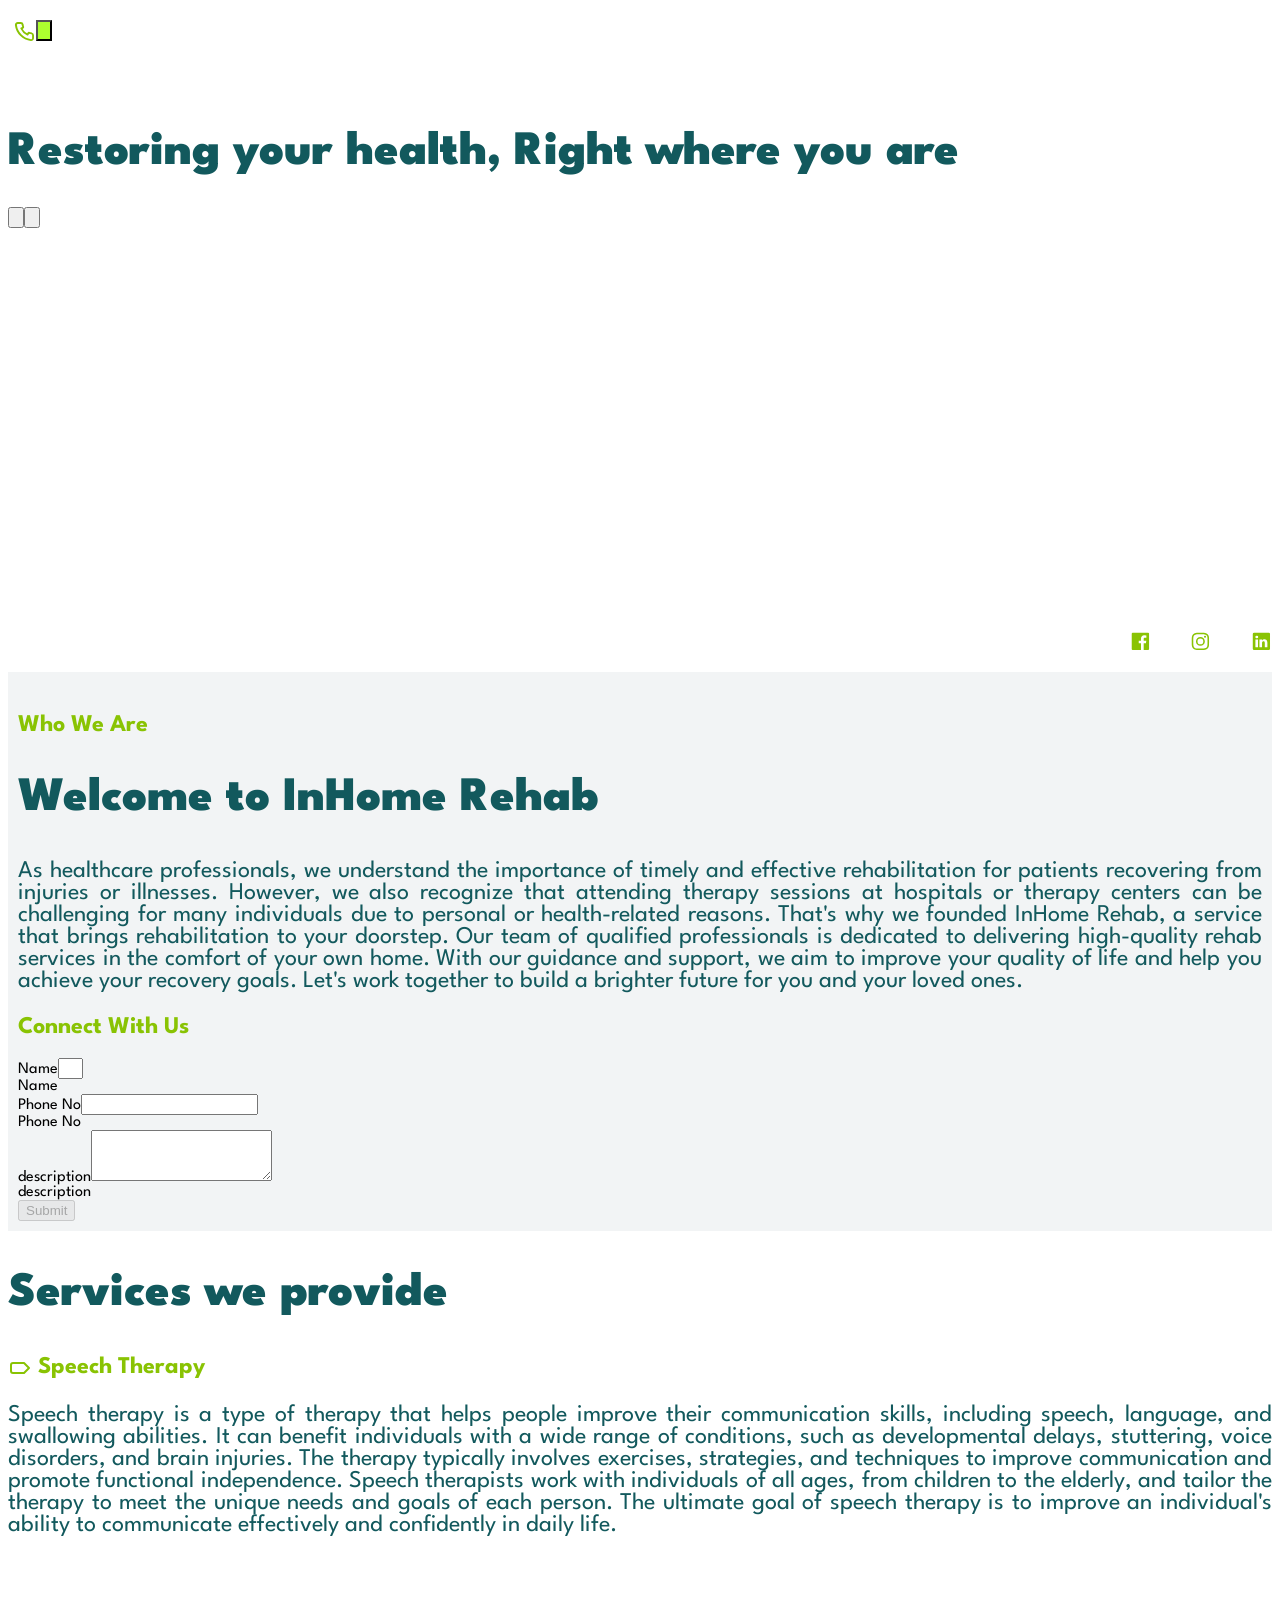
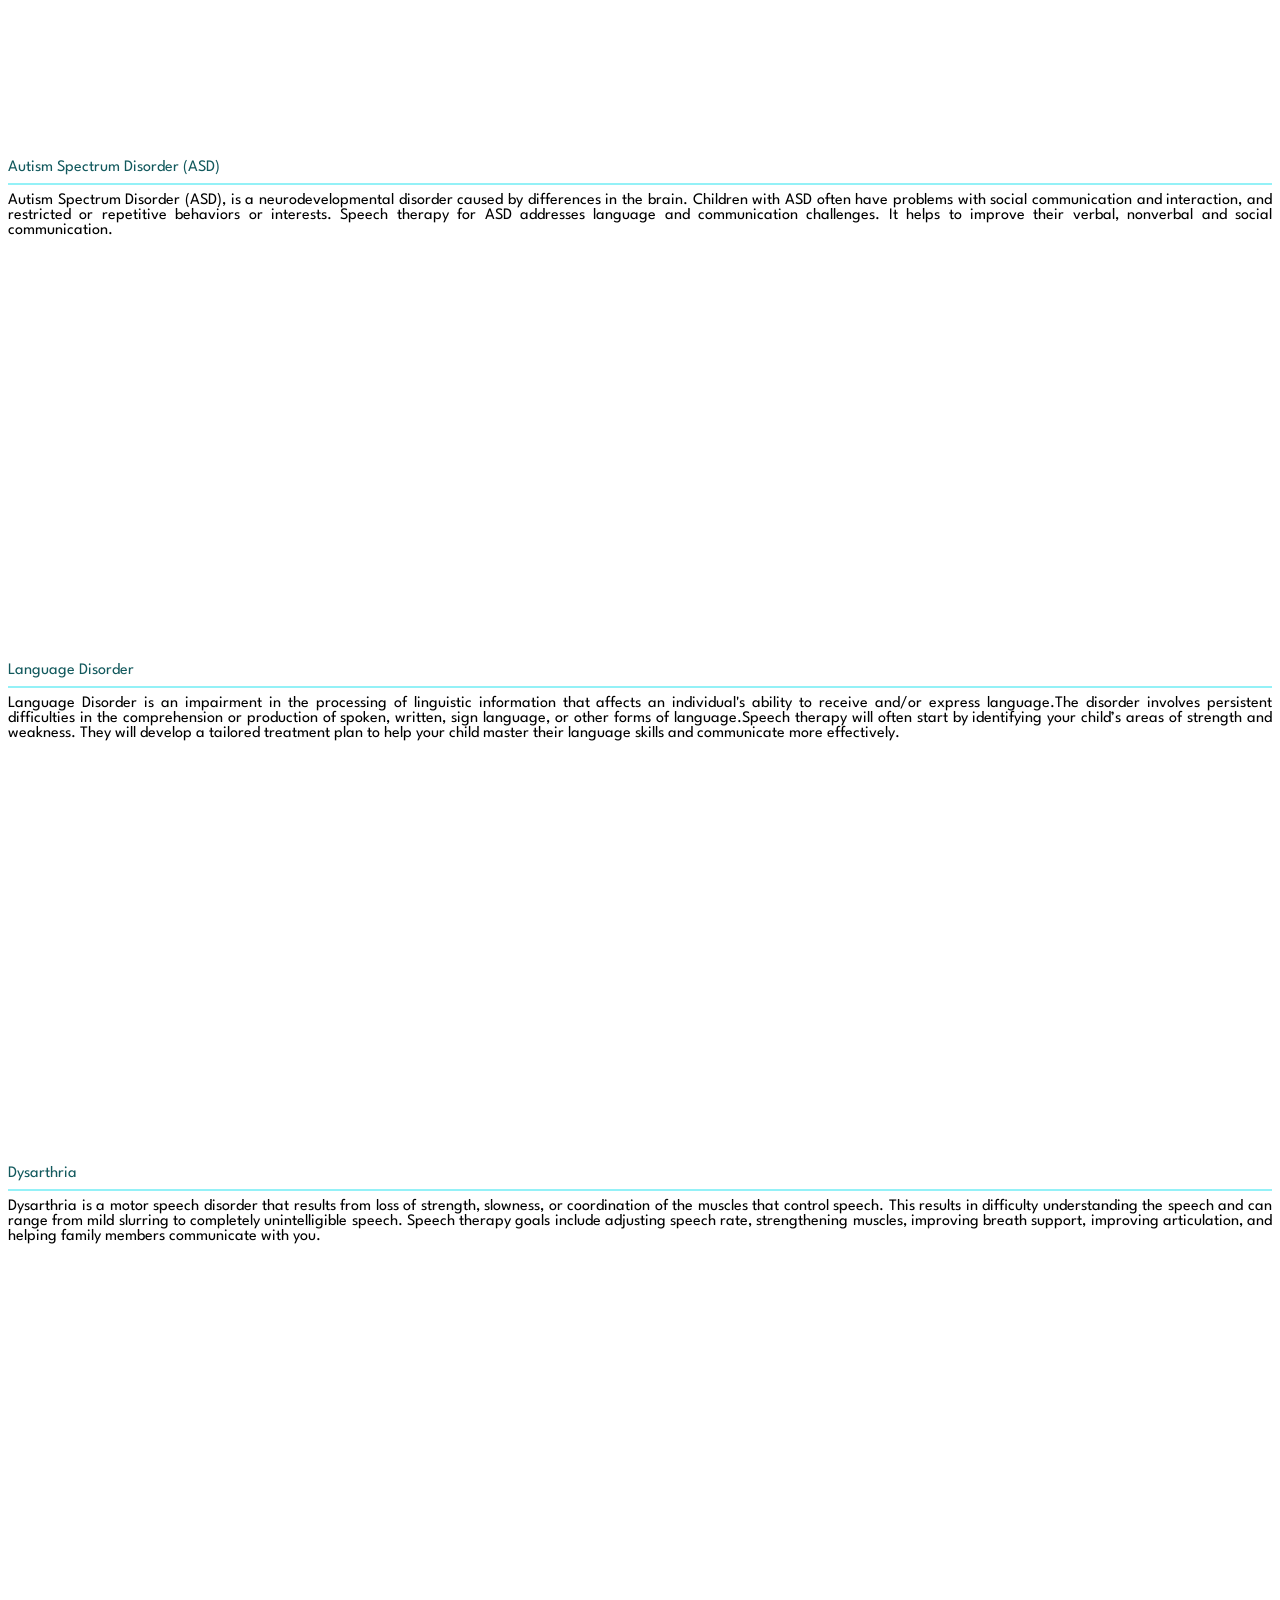
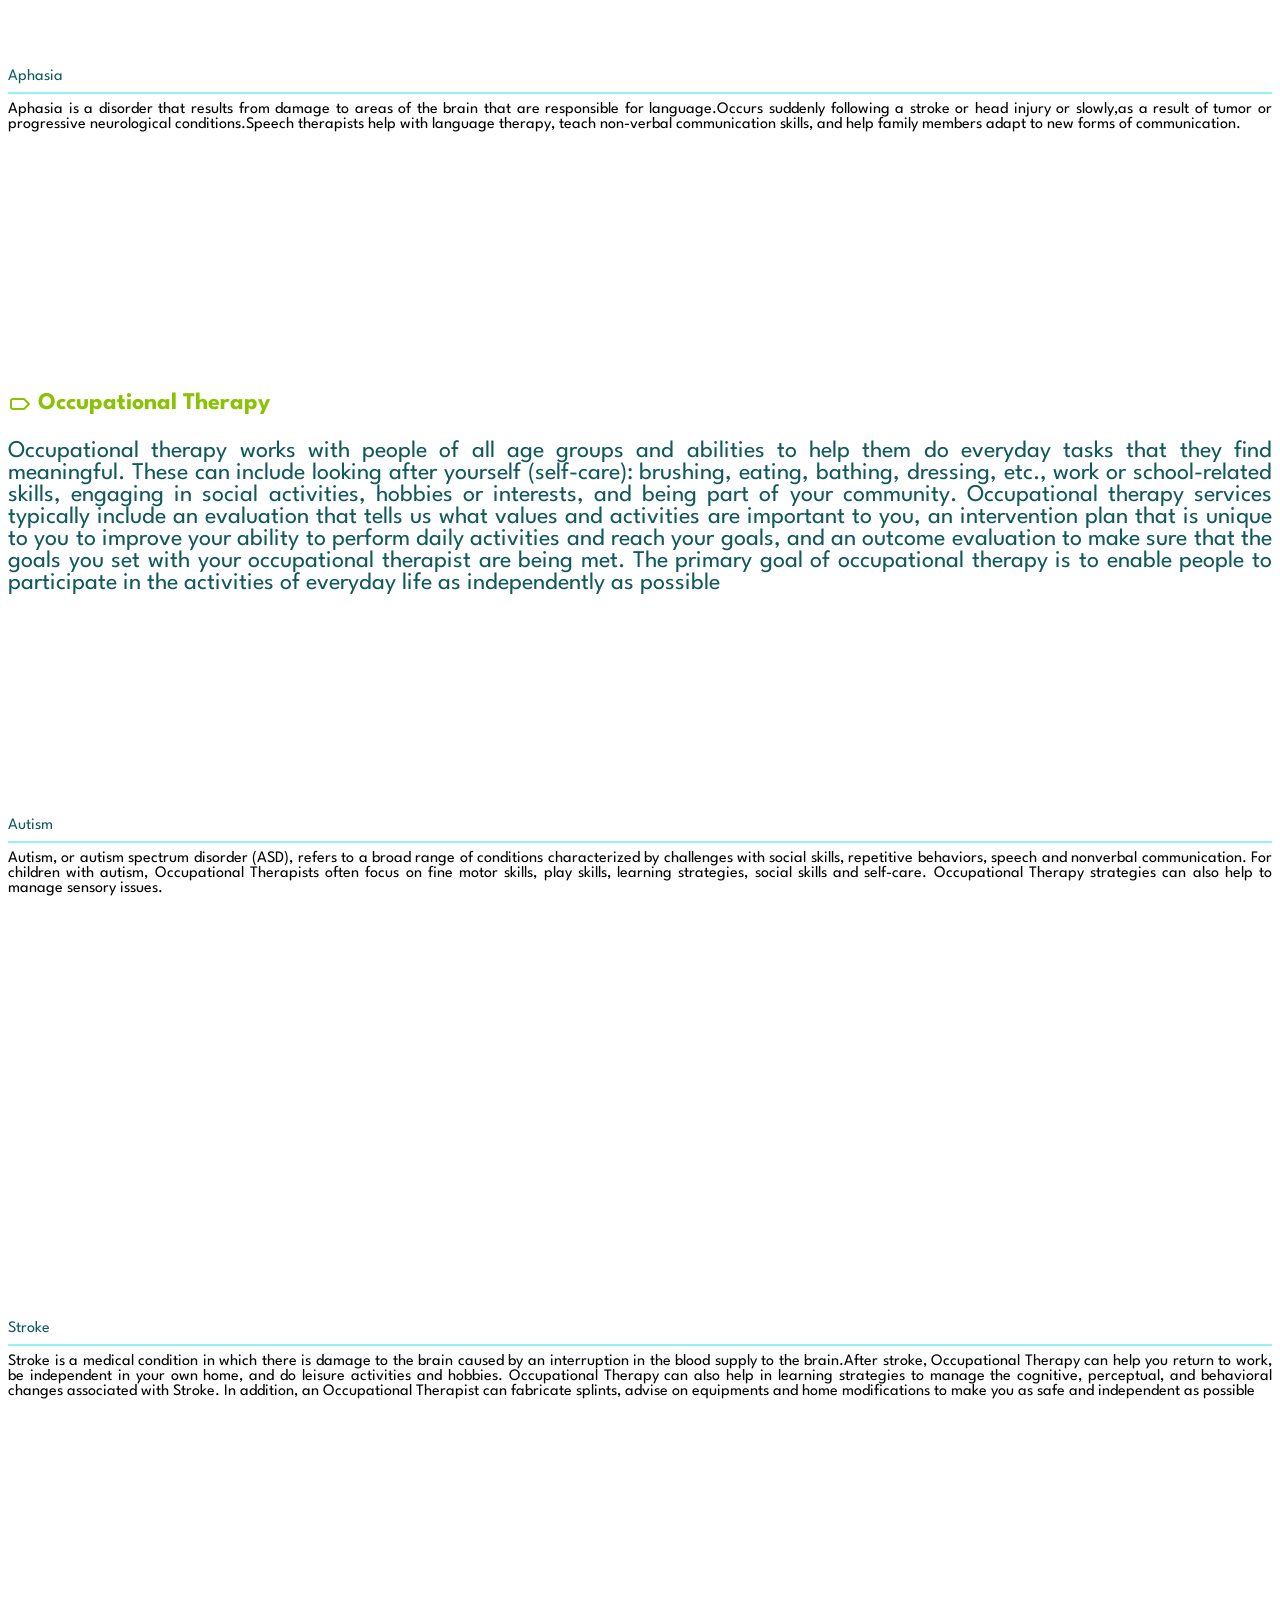
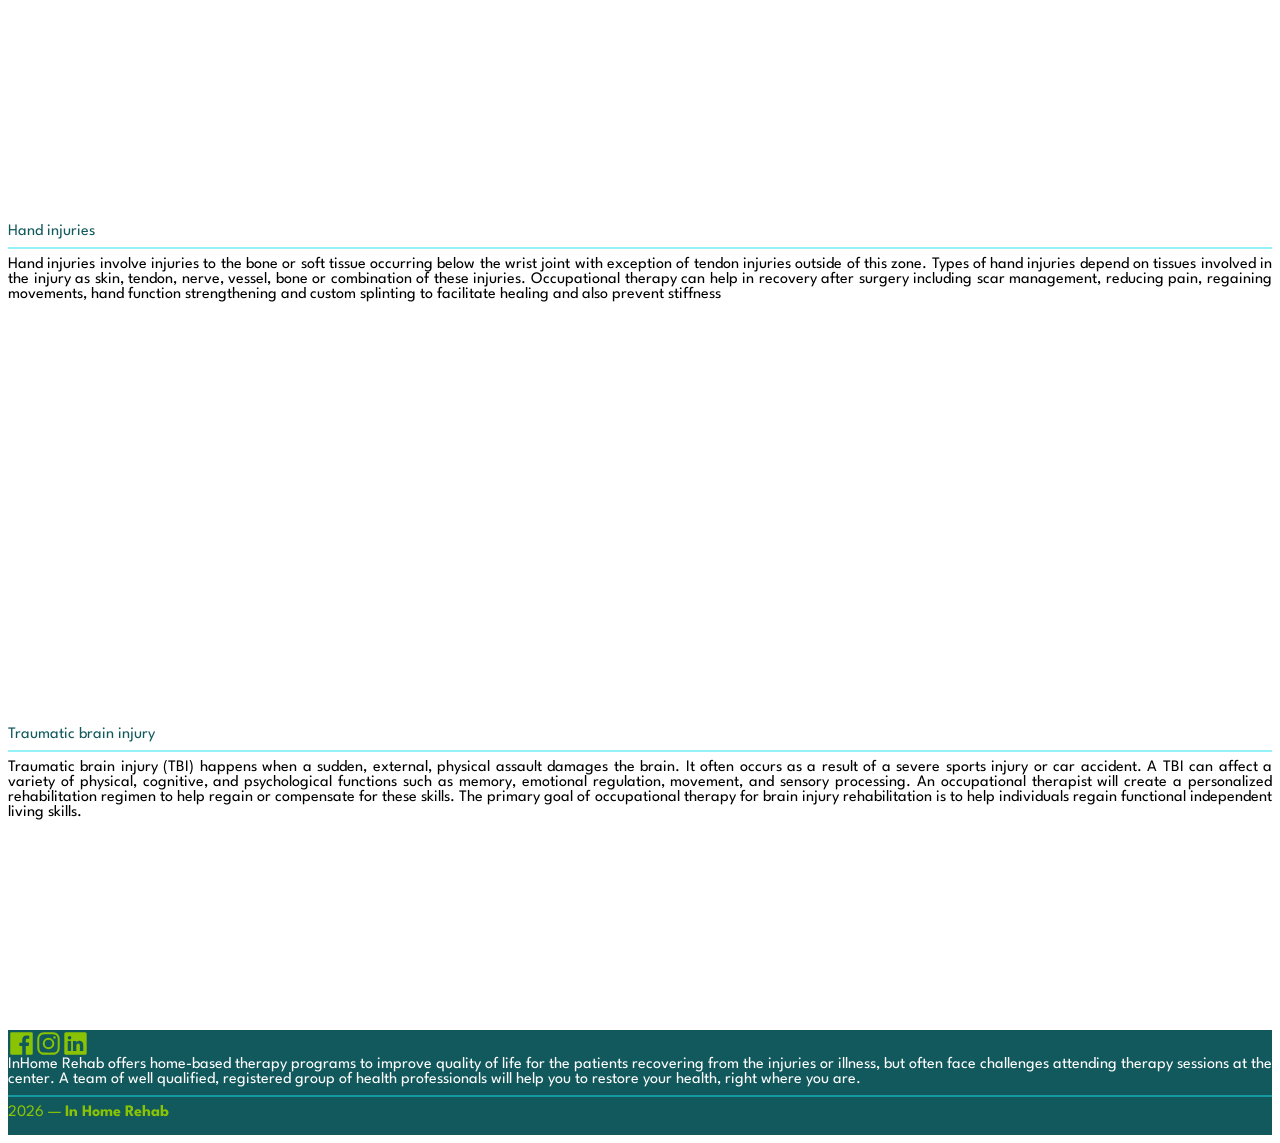
==== index.html @ a9e7e830 "Add files via upload" ====
<!DOCTYPE html>
<html >
<head><meta charset="utf-8">
<title>In Home Rehab</title>
<meta name="viewport" content="width=device-width, initial-scale=1">
<meta name="description" content="">
<link href="https://fonts.googleapis.com/css2?family=League+Spartan:wght@400&display=swap" rel="stylesheet">
<link href="https://fonts.googleapis.com/icon?family=Material+Icons" rel="stylesheet">
<style id="vuetify-theme-stylesheet">:root {
      --v-theme-background: 255,255,255;
      --v-theme-background-overlay-multiplier: 1;
      --v-theme-surface: 255,255,255;
      --v-theme-surface-overlay-multiplier: 1;
      --v-theme-surface-variant: 66,66,66;
      --v-theme-surface-variant-overlay-multiplier: 2;
      --v-theme-on-surface-variant: 238,238,238;
      --v-theme-primary: 137,195,3;
      --v-theme-primary-overlay-multiplier: 1;
      --v-theme-primary-darken-1: 55,0,179;
      --v-theme-primary-darken-1-overlay-multiplier: 2;
      --v-theme-secondary: 18,89,93;
      --v-theme-secondary-overlay-multiplier: 2;
      --v-theme-secondary-darken-1: 1,135,134;
      --v-theme-secondary-darken-1-overlay-multiplier: 1;
      --v-theme-error: 176,0,32;
      --v-theme-error-overlay-multiplier: 2;
      --v-theme-info: 33,150,243;
      --v-theme-info-overlay-multiplier: 1;
      --v-theme-success: 76,175,80;
      --v-theme-success-overlay-multiplier: 1;
      --v-theme-warning: 251,140,0;
      --v-theme-warning-overlay-multiplier: 1;
      --v-theme-primary-background: 242,244,245;
      --v-theme-primary-background-overlay-multiplier: 1;
      --v-theme-on-background: 0,0,0;
      --v-theme-on-surface: 0,0,0;
      --v-theme-on-primary: 0,0,0;
      --v-theme-on-primary-darken-1: 255,255,255;
      --v-theme-on-secondary: 255,255,255;
      --v-theme-on-secondary-darken-1: 255,255,255;
      --v-theme-on-error: 255,255,255;
      --v-theme-on-info: 255,255,255;
      --v-theme-on-success: 255,255,255;
      --v-theme-on-warning: 255,255,255;
      --v-theme-on-primary-background: 0,0,0;
      --v-border-color: 0, 0, 0;
      --v-border-opacity: 0.12;
      --v-high-emphasis-opacity: 0.87;
      --v-medium-emphasis-opacity: 0.6;
      --v-disabled-opacity: 0.38;
      --v-idle-opacity: 0.04;
      --v-hover-opacity: 0.04;
      --v-focus-opacity: 0.12;
      --v-selected-opacity: 0.08;
      --v-activated-opacity: 0.12;
      --v-pressed-opacity: 0.12;
      --v-dragged-opacity: 0.08;
      --v-theme-kbd: 33, 37, 41;
      --v-theme-on-kbd: 255, 255, 255;
      --v-theme-code: 245, 245, 245;
      --v-theme-on-code: 0, 0, 0;
    }
    .v-theme--light {
      color-scheme: normal;
      --v-theme-background: 255,255,255;
      --v-theme-background-overlay-multiplier: 1;
      --v-theme-surface: 255,255,255;
      --v-theme-surface-overlay-multiplier: 1;
      --v-theme-surface-variant: 66,66,66;
      --v-theme-surface-variant-overlay-multiplier: 2;
      --v-theme-on-surface-variant: 238,238,238;
      --v-theme-primary: 98,0,238;
      --v-theme-primary-overlay-multiplier: 2;
      --v-theme-primary-darken-1: 55,0,179;
      --v-theme-primary-darken-1-overlay-multiplier: 2;
      --v-theme-secondary: 3,218,198;
      --v-theme-secondary-overlay-multiplier: 1;
      --v-theme-secondary-darken-1: 1,135,134;
      --v-theme-secondary-darken-1-overlay-multiplier: 1;
      --v-theme-error: 176,0,32;
      --v-theme-error-overlay-multiplier: 2;
      --v-theme-info: 33,150,243;
      --v-theme-info-overlay-multiplier: 1;
      --v-theme-success: 76,175,80;
      --v-theme-success-overlay-multiplier: 1;
      --v-theme-warning: 251,140,0;
      --v-theme-warning-overlay-multiplier: 1;
      --v-theme-on-background: 0,0,0;
      --v-theme-on-surface: 0,0,0;
      --v-theme-on-primary: 255,255,255;
      --v-theme-on-primary-darken-1: 255,255,255;
      --v-theme-on-secondary: 0,0,0;
      --v-theme-on-secondary-darken-1: 255,255,255;
      --v-theme-on-error: 255,255,255;
      --v-theme-on-info: 255,255,255;
      --v-theme-on-success: 255,255,255;
      --v-theme-on-warning: 255,255,255;
      --v-border-color: 0, 0, 0;
      --v-border-opacity: 0.12;
      --v-high-emphasis-opacity: 0.87;
      --v-medium-emphasis-opacity: 0.6;
      --v-disabled-opacity: 0.38;
      --v-idle-opacity: 0.04;
      --v-hover-opacity: 0.04;
      --v-focus-opacity: 0.12;
      --v-selected-opacity: 0.08;
      --v-activated-opacity: 0.12;
      --v-pressed-opacity: 0.12;
      --v-dragged-opacity: 0.08;
      --v-theme-kbd: 33, 37, 41;
      --v-theme-on-kbd: 255, 255, 255;
      --v-theme-code: 245, 245, 245;
      --v-theme-on-code: 0, 0, 0;
    }
    .v-theme--dark {
      color-scheme: dark;
      --v-theme-background: 18,18,18;
      --v-theme-background-overlay-multiplier: 1;
      --v-theme-surface: 33,33,33;
      --v-theme-surface-overlay-multiplier: 1;
      --v-theme-surface-variant: 189,189,189;
      --v-theme-surface-variant-overlay-multiplier: 2;
      --v-theme-on-surface-variant: 66,66,66;
      --v-theme-primary: 187,134,252;
      --v-theme-primary-overlay-multiplier: 2;
      --v-theme-primary-darken-1: 55,0,179;
      --v-theme-primary-darken-1-overlay-multiplier: 1;
      --v-theme-secondary: 3,218,197;
      --v-theme-secondary-overlay-multiplier: 2;
      --v-theme-secondary-darken-1: 3,218,197;
      --v-theme-secondary-darken-1-overlay-multiplier: 2;
      --v-theme-error: 207,102,121;
      --v-theme-error-overlay-multiplier: 2;
      --v-theme-info: 33,150,243;
      --v-theme-info-overlay-multiplier: 2;
      --v-theme-success: 76,175,80;
      --v-theme-success-overlay-multiplier: 2;
      --v-theme-warning: 251,140,0;
      --v-theme-warning-overlay-multiplier: 2;
      --v-theme-on-background: 255,255,255;
      --v-theme-on-surface: 255,255,255;
      --v-theme-on-primary: 255,255,255;
      --v-theme-on-primary-darken-1: 255,255,255;
      --v-theme-on-secondary: 0,0,0;
      --v-theme-on-secondary-darken-1: 0,0,0;
      --v-theme-on-error: 255,255,255;
      --v-theme-on-info: 255,255,255;
      --v-theme-on-success: 255,255,255;
      --v-theme-on-warning: 255,255,255;
      --v-border-color: 255, 255, 255;
      --v-border-opacity: 0.12;
      --v-high-emphasis-opacity: 0.87;
      --v-medium-emphasis-opacity: 0.6;
      --v-disabled-opacity: 0.38;
      --v-idle-opacity: 0.1;
      --v-hover-opacity: 0.04;
      --v-focus-opacity: 0.12;
      --v-selected-opacity: 0.08;
      --v-activated-opacity: 0.12;
      --v-pressed-opacity: 0.16;
      --v-dragged-opacity: 0.08;
      --v-theme-kbd: 33, 37, 41;
      --v-theme-on-kbd: 255, 255, 255;
      --v-theme-code: 52, 52, 52;
      --v-theme-on-code: 204, 204, 204;
    }
    .v-theme--myTheme {
      color-scheme: normal;
      --v-theme-background: 255,255,255;
      --v-theme-background-overlay-multiplier: 1;
      --v-theme-surface: 255,255,255;
      --v-theme-surface-overlay-multiplier: 1;
      --v-theme-surface-variant: 66,66,66;
      --v-theme-surface-variant-overlay-multiplier: 2;
      --v-theme-on-surface-variant: 238,238,238;
      --v-theme-primary: 137,195,3;
      --v-theme-primary-overlay-multiplier: 1;
      --v-theme-primary-darken-1: 55,0,179;
      --v-theme-primary-darken-1-overlay-multiplier: 2;
      --v-theme-secondary: 18,89,93;
      --v-theme-secondary-overlay-multiplier: 2;
      --v-theme-secondary-darken-1: 1,135,134;
      --v-theme-secondary-darken-1-overlay-multiplier: 1;
      --v-theme-error: 176,0,32;
      --v-theme-error-overlay-multiplier: 2;
      --v-theme-info: 33,150,243;
      --v-theme-info-overlay-multiplier: 1;
      --v-theme-success: 76,175,80;
      --v-theme-success-overlay-multiplier: 1;
      --v-theme-warning: 251,140,0;
      --v-theme-warning-overlay-multiplier: 1;
      --v-theme-primary-background: 242,244,245;
      --v-theme-primary-background-overlay-multiplier: 1;
      --v-theme-on-background: 0,0,0;
      --v-theme-on-surface: 0,0,0;
      --v-theme-on-primary: 0,0,0;
      --v-theme-on-primary-darken-1: 255,255,255;
      --v-theme-on-secondary: 255,255,255;
      --v-theme-on-secondary-darken-1: 255,255,255;
      --v-theme-on-error: 255,255,255;
      --v-theme-on-info: 255,255,255;
      --v-theme-on-success: 255,255,255;
      --v-theme-on-warning: 255,255,255;
      --v-theme-on-primary-background: 0,0,0;
      --v-border-color: 0, 0, 0;
      --v-border-opacity: 0.12;
      --v-high-emphasis-opacity: 0.87;
      --v-medium-emphasis-opacity: 0.6;
      --v-disabled-opacity: 0.38;
      --v-idle-opacity: 0.04;
      --v-hover-opacity: 0.04;
      --v-focus-opacity: 0.12;
      --v-selected-opacity: 0.08;
      --v-activated-opacity: 0.12;
      --v-pressed-opacity: 0.12;
      --v-dragged-opacity: 0.08;
      --v-theme-kbd: 33, 37, 41;
      --v-theme-on-kbd: 255, 255, 255;
      --v-theme-code: 245, 245, 245;
      --v-theme-on-code: 0, 0, 0;
    }
    .bg-background {
      --v-theme-overlay-multiplier: var(--v-theme-background-overlay-multiplier);
      background: rgb(var(--v-theme-background)) !important;
      color: rgb(var(--v-theme-on-background)) !important;
    }
    .bg-surface {
      --v-theme-overlay-multiplier: var(--v-theme-surface-overlay-multiplier);
      background: rgb(var(--v-theme-surface)) !important;
      color: rgb(var(--v-theme-on-surface)) !important;
    }
    .bg-surface-variant {
      --v-theme-overlay-multiplier: var(--v-theme-surface-variant-overlay-multiplier);
      background: rgb(var(--v-theme-surface-variant)) !important;
      color: rgb(var(--v-theme-on-surface-variant)) !important;
    }
    .bg-primary {
      --v-theme-overlay-multiplier: var(--v-theme-primary-overlay-multiplier);
      background: rgb(var(--v-theme-primary)) !important;
      color: rgb(var(--v-theme-on-primary)) !important;
    }
    .bg-primary-darken-1 {
      --v-theme-overlay-multiplier: var(--v-theme-primary-darken-1-overlay-multiplier);
      background: rgb(var(--v-theme-primary-darken-1)) !important;
      color: rgb(var(--v-theme-on-primary-darken-1)) !important;
    }
    .bg-secondary {
      --v-theme-overlay-multiplier: var(--v-theme-secondary-overlay-multiplier);
      background: rgb(var(--v-theme-secondary)) !important;
      color: rgb(var(--v-theme-on-secondary)) !important;
    }
    .bg-secondary-darken-1 {
      --v-theme-overlay-multiplier: var(--v-theme-secondary-darken-1-overlay-multiplier);
      background: rgb(var(--v-theme-secondary-darken-1)) !important;
      color: rgb(var(--v-theme-on-secondary-darken-1)) !important;
    }
    .bg-error {
      --v-theme-overlay-multiplier: var(--v-theme-error-overlay-multiplier);
      background: rgb(var(--v-theme-error)) !important;
      color: rgb(var(--v-theme-on-error)) !important;
    }
    .bg-info {
      --v-theme-overlay-multiplier: var(--v-theme-info-overlay-multiplier);
      background: rgb(var(--v-theme-info)) !important;
      color: rgb(var(--v-theme-on-info)) !important;
    }
    .bg-success {
      --v-theme-overlay-multiplier: var(--v-theme-success-overlay-multiplier);
      background: rgb(var(--v-theme-success)) !important;
      color: rgb(var(--v-theme-on-success)) !important;
    }
    .bg-warning {
      --v-theme-overlay-multiplier: var(--v-theme-warning-overlay-multiplier);
      background: rgb(var(--v-theme-warning)) !important;
      color: rgb(var(--v-theme-on-warning)) !important;
    }
    .bg-primary-background {
      --v-theme-overlay-multiplier: var(--v-theme-primary-background-overlay-multiplier);
      background: rgb(var(--v-theme-primary-background)) !important;
      color: rgb(var(--v-theme-on-primary-background)) !important;
    }
    .text-background {
      color: rgb(var(--v-theme-background)) !important;
    }
    .border-background {
      --v-border-color: var(--v-theme-background);
    }
    .text-surface {
      color: rgb(var(--v-theme-surface)) !important;
    }
    .border-surface {
      --v-border-color: var(--v-theme-surface);
    }
    .text-surface-variant {
      color: rgb(var(--v-theme-surface-variant)) !important;
    }
    .border-surface-variant {
      --v-border-color: var(--v-theme-surface-variant);
    }
    .on-surface-variant {
      color: rgb(var(--v-theme-on-surface-variant)) !important;
    }
    .text-primary {
      color: rgb(var(--v-theme-primary)) !important;
    }
    .border-primary {
      --v-border-color: var(--v-theme-primary);
    }
    .text-primary-darken-1 {
      color: rgb(var(--v-theme-primary-darken-1)) !important;
    }
    .border-primary-darken-1 {
      --v-border-color: var(--v-theme-primary-darken-1);
    }
    .text-secondary {
      color: rgb(var(--v-theme-secondary)) !important;
    }
    .border-secondary {
      --v-border-color: var(--v-theme-secondary);
    }
    .text-secondary-darken-1 {
      color: rgb(var(--v-theme-secondary-darken-1)) !important;
    }
    .border-secondary-darken-1 {
      --v-border-color: var(--v-theme-secondary-darken-1);
    }
    .text-error {
      color: rgb(var(--v-theme-error)) !important;
    }
    .border-error {
      --v-border-color: var(--v-theme-error);
    }
    .text-info {
      color: rgb(var(--v-theme-info)) !important;
    }
    .border-info {
      --v-border-color: var(--v-theme-info);
    }
    .text-success {
      color: rgb(var(--v-theme-success)) !important;
    }
    .border-success {
      --v-border-color: var(--v-theme-success);
    }
    .text-warning {
      color: rgb(var(--v-theme-warning)) !important;
    }
    .border-warning {
      --v-border-color: var(--v-theme-warning);
    }
    .on-background {
      color: rgb(var(--v-theme-on-background)) !important;
    }
    .on-surface {
      color: rgb(var(--v-theme-on-surface)) !important;
    }
    .on-primary {
      color: rgb(var(--v-theme-on-primary)) !important;
    }
    .on-primary-darken-1 {
      color: rgb(var(--v-theme-on-primary-darken-1)) !important;
    }
    .on-secondary {
      color: rgb(var(--v-theme-on-secondary)) !important;
    }
    .on-secondary-darken-1 {
      color: rgb(var(--v-theme-on-secondary-darken-1)) !important;
    }
    .on-error {
      color: rgb(var(--v-theme-on-error)) !important;
    }
    .on-info {
      color: rgb(var(--v-theme-on-info)) !important;
    }
    .on-success {
      color: rgb(var(--v-theme-on-success)) !important;
    }
    .on-warning {
      color: rgb(var(--v-theme-on-warning)) !important;
    }
    .text-primary-background {
      color: rgb(var(--v-theme-primary-background)) !important;
    }
    .border-primary-background {
      --v-border-color: var(--v-theme-primary-background);
    }
    .on-primary-background {
      color: rgb(var(--v-theme-on-primary-background)) !important;
    }
</style><link rel="modulepreload" href="/in-home-rehab/_payload.js"><link rel="modulepreload" as="script" crossorigin href="/in-home-rehab/_nuxt/entry.9eba175a.js"><link rel="preload" as="style" href="/in-home-rehab/_nuxt/entry.f0d45263.css"><link rel="modulepreload" as="script" crossorigin href="/in-home-rehab/_nuxt/index.bea83f43.js"><link rel="modulepreload" as="script" crossorigin href="/in-home-rehab/_nuxt/HeaderComponent.049687e4.js"><link rel="modulepreload" as="script" crossorigin href="/in-home-rehab/_nuxt/Icon.5a89dbdd.js"><link rel="modulepreload" as="script" crossorigin href="/in-home-rehab/_nuxt/config.1484998d.js"><link rel="modulepreload" as="script" crossorigin href="/in-home-rehab/_nuxt/CarriersForm.e155253e.js"><link rel="modulepreload" as="script" crossorigin href="/in-home-rehab/_nuxt/Thankyou.4bfee80b.js"><link rel="modulepreload" as="script" crossorigin href="/in-home-rehab/_nuxt/logo.f4a21025.js"><link rel="modulepreload" as="script" crossorigin href="/in-home-rehab/_nuxt/FooterComponent.355ec40e.js"><link rel="modulepreload" as="script" crossorigin href="/in-home-rehab/_nuxt/Carousel.d4780391.js"><link rel="modulepreload" as="script" crossorigin href="/in-home-rehab/_nuxt/WelcomeForm.1b7027cf.js"><link rel="modulepreload" as="script" crossorigin href="/in-home-rehab/_nuxt/Welcome.5285be82.js"><link rel="modulepreload" as="script" crossorigin href="/in-home-rehab/_nuxt/BreadComponent.95cd7e0c.js"><link rel="modulepreload" as="script" crossorigin href="/in-home-rehab/_nuxt/ServiceProvided.877854ac.js"><link rel="modulepreload" as="script" crossorigin href="/in-home-rehab/_nuxt/ServiceCard.6d1c1ba8.js"><link rel="prefetch" as="script" crossorigin href="/in-home-rehab/_nuxt/error-component.c6486b50.js"><link rel="stylesheet" href="/in-home-rehab/_nuxt/entry.f0d45263.css"><style>:root{--primary-text-color:#89c303;--secondary-text-color:#12595d;--primary-background:#f2f4f5}html{font-family:League Spartan,sans-serif;scroll-behavior:smooth}.welcome-test{opacity:0}.heading-text{font-size:clamp(2em,4vw,3em);font-weight:900}.heading-text,.paragraph-text{color:var(--secondary-text-color)}.paragraph-text{font-size:clamp(1em,4vw,1.5em);text-align:justify}.welcome-div{background-color:var(--primary-background);padding:10px}.welcome-component{padding:100px 0}</style><style>.drawer-btn{align-items:center;display:flex;flex-direction:column;justify-content:center;margin-top:50px}.drawer-btn .header-btn{width:140px}.app-bar{height:90px!important;justify-content:center;padding:5px!important}.list-item{cursor:pointer}.bar-icon{background-color:#adff2f}.header-icon{font-size:26px}.header-icon,.header-icon-1{color:var(--primary-text-color)}.header-icon-1{cursor:pointer;font-size:23px}.phone-text{color:var(--secondary-text-color);font-size:17px;text-decoration:none}.mail-text{font-size:18px}.carrier-text{color:var(--primary-text-color);cursor:pointer;font-size:22px;text-decoration:underline}.header-btn{text-transform:capitalize}</style><style>.icon[data-v-cf1ec82f]{display:inline-block;vertical-align:middle}</style><style>.form-user-btn{display:flex}.form-title{background-color:var(--primary-background);color:#fff}.icon-close{cursor:pointer;font-size:30px}</style><style>.social-icon{text-decoration:none}.margin-height{margin-top:130px}.social-media{display:flex;gap:40px;list-style:none}.social-media li{color:var(--primary-text-color);cursor:pointer;font-size:1.3em;font-weight:500;letter-spacing:.1rem;line-height:1.333}.social-media li:hover{color:var(--secondary-text-color)}.social-media-small{justify-content:end}.icon-color{color:var(--primary-text-color)}.main-conntent{display:flex;flex-direction:column;height:100%;justify-content:center}.main-carousel{min-height:95vh}.carousel-item{border-radius:20px}.banner-header{color:var(--primary-text-color);font-size:clamp(3.5em,4vw,4.5em);font-weight:900;line-height:1.333;margin-top:0}.banner-subtitle{color:var(--secondary-text-color);font-size:clamp(.5em,4vw,1.5em);font-weight:500;line-height:1.333;text-align:justify}.banner-btn{background-color:var(--secondary-text-color);color:#fff;font-size:1.2em;padding:25px 30px 45px;text-transform:capitalize}</style><style>.welcome-li-div[data-v-6d1e6ece]{display:flex}.welcome-ul[data-v-6d1e6ece]{list-style:none}.welcome-li-div h4[data-v-6d1e6ece]{font-size:clamp(1em,4vw,1.5em);font-weight:900;line-height:1.333}.welcome-li-div h6[data-v-6d1e6ece]{font-size:clamp(.5em,4vw,1em);font-weight:900;line-height:1.333}.welcome-ul li[data-v-6d1e6ece]{margin-bottom:30px}.icon-welcome[data-v-6d1e6ece]{color:var(--primary-text-color);font-size:60px;font-weight:900}.welcome-img[data-v-6d1e6ece]{border-radius:20px;height:100%}.welcome-who[data-v-6d1e6ece]{color:var(--primary-text-color);font-size:clamp(.8em,4vw,1.5em)}</style><style>.form-user-btn{display:flex}.form-title{background-color:var(--primary-background);color:#fff}</style><style>.icon-thankyou{color:var(--primary-text-color);font-size:100px!important;text-align:center}</style><style>.service-btn{color:var(--primary-text-color)}.service-title{color:var(--secondary-text-color)}.service-text{min-height:270px;text-align:justify}</style><style>.footer-main{background-color:var(--secondary-text-color);color:#fff}.date-footer,.footer-icon{color:var(--primary-text-color)}.footer-icon{cursor:pointer;font-size:27px}.footer-icon :hover{color:#fff}.footer-img{background-blend-mode:lighten}hr{background-color:rgba(26,224,238,.466);border:none;height:2px}</style></head>
<body ><div id="__nuxt"><!--[--><!--[--><!--[--><div><div class="header-content"><div class="v-layout" style="z-index:1000;"><!--[--><!--[--><nav class="v-navigation-drawer v-navigation-drawer--right v-navigation-drawer--temporary v-theme--myTheme" style="right:0;z-index:1004;transform:translateX(110%);position:fixed;transition:none !important;"><!----><!----><div class="v-navigation-drawer__content"><!--[--><div><svg xmlns="http://www.w3.org/2000/svg" xmlns:xlink="http://www.w3.org/1999/xlink" aria-hidden="true" role="img" class="icon icon-close text-primary-text float-right mr-5 mt-5" style="" width="1em" height="1em" viewBox="0 0 24 24" data-v-cf1ec82f><path fill="currentColor" d="M19 6.41L17.59 5L12 10.59L6.41 5L5 6.41L10.59 12L5 17.59L6.41 19L12 13.41L17.59 19L19 17.59L13.41 12z"/></svg></div><h2 class="text-primary ml-5 mt-5">In Home Rehab</h2><div class="mt-5"><!--[--><div class="v-list-item v-theme--myTheme v-list-item--density-default v-list-item--variant-text" style=""><!--[--><!----><span class="v-list-item__underlay"></span><!--]--><!----><div class="v-list-item__content" data-no-activator><!----><!----><!--[--><a href="#in-home-rehab" class="text-primary" style="text-decoration:none;"><div class="v-list-item-title ml-5 list-item"><svg xmlns="http://www.w3.org/2000/svg" xmlns:xlink="http://www.w3.org/1999/xlink" aria-hidden="true" role="img" class="icon mr-2 text-primary" style="" width="1em" height="1em" viewBox="0 0 24 24" data-v-cf1ec82f><path fill="currentColor" d="m5.5 4.14l-1 1.72L15 12L4.5 18.14l1 1.72L19 12z"/></svg>InHome Rehab</div></a><!--]--></div><!----></div><div class="v-list-item v-theme--myTheme v-list-item--density-default v-list-item--variant-text" style=""><!--[--><!----><span class="v-list-item__underlay"></span><!--]--><!----><div class="v-list-item__content" data-no-activator><!----><!----><!--[--><a href="#service-we-provide" class="text-primary" style="text-decoration:none;"><div class="v-list-item-title ml-5 list-item"><svg xmlns="http://www.w3.org/2000/svg" xmlns:xlink="http://www.w3.org/1999/xlink" aria-hidden="true" role="img" class="icon mr-2 text-primary" style="" width="1em" height="1em" viewBox="0 0 24 24" data-v-cf1ec82f><path fill="currentColor" d="m5.5 4.14l-1 1.72L15 12L4.5 18.14l1 1.72L19 12z"/></svg>Service We Provide</div></a><!--]--></div><!----></div><div class="v-list-item v-theme--myTheme v-list-item--density-default v-list-item--variant-text" style=""><!--[--><!----><span class="v-list-item__underlay"></span><!--]--><!----><div class="v-list-item__content" data-no-activator><!----><!----><!--[--><a href="#why-home-therapy" class="text-primary" style="text-decoration:none;"><div class="v-list-item-title ml-5 list-item"><svg xmlns="http://www.w3.org/2000/svg" xmlns:xlink="http://www.w3.org/1999/xlink" aria-hidden="true" role="img" class="icon mr-2 text-primary" style="" width="1em" height="1em" viewBox="0 0 24 24" data-v-cf1ec82f><path fill="currentColor" d="m5.5 4.14l-1 1.72L15 12L4.5 18.14l1 1.72L19 12z"/></svg>Why Home Therapy</div></a><!--]--></div><!----></div><!--]--></div><div class="drawer-btn"><div><a href="#welcom-form-id" style="text-decoration:none;"><button type="button" class="v-btn v-btn--elevated v-theme--myTheme v-btn--density-default v-btn--size-default v-btn--variant-elevated header-btn bg-secondary" style=""><!--[--><span class="v-btn__overlay"></span><span class="v-btn__underlay"></span><!--]--><!----><span class="v-btn__content" data-no-activator><!--[--> Connect with Us<!--]--></span><!----><!----></button></a></div><div class="mt-5"><button type="button" class="v-btn v-btn--elevated v-theme--myTheme v-btn--density-default v-btn--size-default v-btn--variant-elevated header-btn bg-secondary" style=""><!--[--><span class="v-btn__overlay"></span><span class="v-btn__underlay"></span><!--]--><!----><span class="v-btn__content" data-no-activator><!--[--> careers<!--]--></span><!----><!----></button></div></div><!--]--></div><!----></nav><!----><!--]--><header class="v-toolbar v-toolbar--density-default v-theme--myTheme v-app-bar app-bar" style="top:0;z-index:1006;transform:translateY(0%);position:fixed;transition:none !important;" scroll-target="#scrolling-techniques-6"><!----><!--[--><div class="v-toolbar__content" style="height:64px;"><!----><!----><!--[--><div class="v-row px-10 py-5 app-bar-row align-center" style="display:none;"><div class="v-col"><img src="/in-home-rehab/images/logo.png" class="mt-2" width="160px" alt></div><div class="v-col" justify-center><p class="text-center carrier-text"> Careers </p><!--[--><!----><!----><!--]--></div><div class="v-col"><div><div class="text-end"><svg xmlns="http://www.w3.org/2000/svg" xmlns:xlink="http://www.w3.org/1999/xlink" aria-hidden="true" role="img" class="icon header-icon-1" style="" width="1em" height="1em" viewBox="0 0 24 24" data-v-cf1ec82f><path fill="currentColor" d="M19.44 13c-.22 0-.45-.07-.67-.12a9.4 9.4 0 0 1-1.31-.39a2 2 0 0 0-2.48 1l-.22.45a12.2 12.2 0 0 1-2.66-2a12.2 12.2 0 0 1-2-2.66l.42-.28a2 2 0 0 0 1-2.48a10 10 0 0 1-.39-1.31c-.05-.22-.09-.45-.12-.68a3 3 0 0 0-3-2.49h-3a3 3 0 0 0-3 3.41a19 19 0 0 0 16.52 16.46h.38a3 3 0 0 0 2-.76a3 3 0 0 0 1-2.25v-3a3 3 0 0 0-2.47-2.9m.5 6a1 1 0 0 1-.34.75a1.05 1.05 0 0 1-.82.25A17 17 0 0 1 4.07 5.22a1.1 1.1 0 0 1 .25-.82a1 1 0 0 1 .75-.34h3a1 1 0 0 1 1 .79q.06.41.15.81a11 11 0 0 0 .46 1.55l-1.4.65a1 1 0 0 0-.49 1.33a14.5 14.5 0 0 0 7 7a1 1 0 0 0 .76 0a1 1 0 0 0 .57-.52l.62-1.4a14 14 0 0 0 1.58.46q.4.09.81.15a1 1 0 0 1 .79 1Z"/></svg><span class="ml-2 phone-text">8891575227 / 9961132071</span></div><div class="text-end mt-2"><svg xmlns="http://www.w3.org/2000/svg" xmlns:xlink="http://www.w3.org/1999/xlink" aria-hidden="true" role="img" class="icon header-icon" style="" width="1em" height="1em" viewBox="0 0 24 24" data-v-cf1ec82f><path fill="currentColor" d="m20 8l-8 5l-8-5V6l8 5l8-5m0-2H4c-1.11 0-2 .89-2 2v12a2 2 0 0 0 2 2h16a2 2 0 0 0 2-2V6a2 2 0 0 0-2-2"/></svg><a class="ml-2 mail-text" href="mailto: inhomerehab01@gmail.com">inhomerehab01@gmail.com</a></div></div></div></div><div class="v-row px-10 py-5 app-bar-row align-center"><div class="v-col"><img src="/in-home-rehab/images/logo.png" class="mt-n2 ml-n7" width="160px" alt></div><div class="v-col"><div class="float-right mt-n5 mr-n10"><!--[--><!--[--><svg xmlns="http://www.w3.org/2000/svg" xmlns:xlink="http://www.w3.org/1999/xlink" aria-hidden="true" role="img" class="icon header-icon-1" aria-haspopup="menu" aria-expanded="false" aria-owns="v-menu-7" style="" width="1em" height="1em" viewBox="0 0 24 24" data-v-cf1ec82f><path fill="currentColor" d="M19.44 13c-.22 0-.45-.07-.67-.12a9.4 9.4 0 0 1-1.31-.39a2 2 0 0 0-2.48 1l-.22.45a12.2 12.2 0 0 1-2.66-2a12.2 12.2 0 0 1-2-2.66l.42-.28a2 2 0 0 0 1-2.48a10 10 0 0 1-.39-1.31c-.05-.22-.09-.45-.12-.68a3 3 0 0 0-3-2.49h-3a3 3 0 0 0-3 3.41a19 19 0 0 0 16.52 16.46h.38a3 3 0 0 0 2-.76a3 3 0 0 0 1-2.25v-3a3 3 0 0 0-2.47-2.9m.5 6a1 1 0 0 1-.34.75a1.05 1.05 0 0 1-.82.25A17 17 0 0 1 4.07 5.22a1.1 1.1 0 0 1 .25-.82a1 1 0 0 1 .75-.34h3a1 1 0 0 1 1 .79q.06.41.15.81a11 11 0 0 0 .46 1.55l-1.4.65a1 1 0 0 0-.49 1.33a14.5 14.5 0 0 0 7 7a1 1 0 0 0 .76 0a1 1 0 0 0 .57-.52l.62-1.4a14 14 0 0 0 1.58.46q.4.09.81.15a1 1 0 0 1 .79 1Z"/></svg><!--]--><!----><!--]--><button type="button" class="v-btn v-btn--icon v-theme--myTheme v-btn--density-default v-btn--size-default v-btn--variant-text v-app-bar-nav-icon ml-4 bar-icon" style=""><!--[--><span class="v-btn__overlay"></span><span class="v-btn__underlay"></span><!--]--><!----><span class="v-btn__content" data-no-activator><i class="v-icon notranslate v-theme--myTheme v-icon--size-default" style="" aria-hidden="true"><svg class="v-icon__svg" xmlns="http://www.w3.org/2000/svg" viewBox="0 0 24 24" role="img" aria-hidden="true"><path d="M3,6H21V8H3V6M3,11H21V13H3V11M3,16H21V18H3V16Z"></path></svg></i></span><!----><!----></button></div></div></div><!--]--><!----></div><!--]--><!--[--><!----><!--]--></header><!--]--></div></div><div class="mt-n10 mt-md-10 px-5 px-md-10"><div id="why-home-therapy"><div class="v-row margin-height"><div class="v-col-md-6 v-col-12"><div class=""><h1 class="heading-text"> Restoring your health, Right where you are </h1></div></div><div class="v-col-md-6 v-col-12"><div class="v-window v-window--show-arrows-on-hover v-theme--myTheme v-carousel v-carousel--hide-delimiter-background carousel" style="height:45vh;"><div class="v-window__container" style=""><!--[--><!--[--><div class="v-window-item v-carousel-item" style="display:none;"><!----></div><div class="v-window-item v-carousel-item" style="display:none;"><!----></div><div class="v-window-item v-carousel-item" style="display:none;"><!----></div><div class="v-window-item v-carousel-item" style="display:none;"><!----></div><div class="v-window-item v-carousel-item" style="display:none;"><!----></div><!--]--><!--]--><div class="v-window__controls"><!--[--><button type="button" class="v-btn v-btn--elevated v-btn--icon v-theme--myTheme v-btn--density-default v-btn--size-default v-btn--variant-elevated v-window__left" style="" arialabel="Previous visual"><!--[--><span class="v-btn__overlay"></span><span class="v-btn__underlay"></span><!--]--><!----><span class="v-btn__content" data-no-activator><i class="v-icon notranslate v-theme--myTheme v-icon--size-default" style="" aria-hidden="true"><svg class="v-icon__svg" xmlns="http://www.w3.org/2000/svg" viewBox="0 0 24 24" role="img" aria-hidden="true"><path d="M15.41,16.58L10.83,12L15.41,7.41L14,6L8,12L14,18L15.41,16.58Z"></path></svg></i></span><!----><!----></button><button type="button" class="v-btn v-btn--elevated v-btn--icon v-theme--myTheme v-btn--density-default v-btn--size-default v-btn--variant-elevated v-window__right" style="" arialabel="Next visual"><!--[--><span class="v-btn__overlay"></span><span class="v-btn__underlay"></span><!--]--><!----><span class="v-btn__content" data-no-activator><i class="v-icon notranslate v-theme--myTheme v-icon--size-default" style="" aria-hidden="true"><svg class="v-icon__svg" xmlns="http://www.w3.org/2000/svg" viewBox="0 0 24 24" role="img" aria-hidden="true"><path d="M8.59,16.58L13.17,12L8.59,7.41L10,6L16,12L10,18L8.59,16.58Z"></path></svg></i></span><!----><!----></button><!--]--></div></div><!--[--><!--[--><div class="v-carousel__controls" style="left:auto;right:auto;"><!----></div><!----><!--]--><!--]--></div><div><ul class="social-media mt-3 social-media-small"><!--[--><li><a class="social-icon text-primary" href="https://www.facebook.com/profile.php?id=100092701407162"><svg xmlns="http://www.w3.org/2000/svg" xmlns:xlink="http://www.w3.org/1999/xlink" aria-hidden="true" role="img" class="icon" style="" width="1em" height="1em" viewBox="0 0 24 24" data-v-cf1ec82f><path fill="currentColor" d="M20.9 2H3.1A1.1 1.1 0 0 0 2 3.1v17.8A1.1 1.1 0 0 0 3.1 22h9.58v-7.75h-2.6v-3h2.6V9a3.64 3.64 0 0 1 3.88-4a20 20 0 0 1 2.33.12v2.7H17.3c-1.26 0-1.5.6-1.5 1.47v1.93h3l-.39 3H15.8V22h5.1a1.1 1.1 0 0 0 1.1-1.1V3.1A1.1 1.1 0 0 0 20.9 2"/></svg></a></li><li><a class="social-icon text-primary" href="https://www.instagram.com/inhomerehab01/"><svg xmlns="http://www.w3.org/2000/svg" xmlns:xlink="http://www.w3.org/1999/xlink" aria-hidden="true" role="img" class="icon" style="" width="1em" height="1em" viewBox="0 0 24 24" data-v-cf1ec82f><path fill="currentColor" d="M17.34 5.46a1.2 1.2 0 1 0 1.2 1.2a1.2 1.2 0 0 0-1.2-1.2m4.6 2.42a7.6 7.6 0 0 0-.46-2.43a4.9 4.9 0 0 0-1.16-1.77a4.7 4.7 0 0 0-1.77-1.15a7.3 7.3 0 0 0-2.43-.47C15.06 2 14.72 2 12 2s-3.06 0-4.12.06a7.3 7.3 0 0 0-2.43.47a4.8 4.8 0 0 0-1.77 1.15a4.7 4.7 0 0 0-1.15 1.77a7.3 7.3 0 0 0-.47 2.43C2 8.94 2 9.28 2 12s0 3.06.06 4.12a7.3 7.3 0 0 0 .47 2.43a4.7 4.7 0 0 0 1.15 1.77a4.8 4.8 0 0 0 1.77 1.15a7.3 7.3 0 0 0 2.43.47C8.94 22 9.28 22 12 22s3.06 0 4.12-.06a7.3 7.3 0 0 0 2.43-.47a4.7 4.7 0 0 0 1.77-1.15a4.85 4.85 0 0 0 1.16-1.77a7.6 7.6 0 0 0 .46-2.43c0-1.06.06-1.4.06-4.12s0-3.06-.06-4.12M20.14 16a5.6 5.6 0 0 1-.34 1.86a3.06 3.06 0 0 1-.75 1.15a3.2 3.2 0 0 1-1.15.75a5.6 5.6 0 0 1-1.86.34c-1 .05-1.37.06-4 .06s-3 0-4-.06a5.7 5.7 0 0 1-1.94-.3a3.3 3.3 0 0 1-1.1-.75a3 3 0 0 1-.74-1.15a5.5 5.5 0 0 1-.4-1.9c0-1-.06-1.37-.06-4s0-3 .06-4a5.5 5.5 0 0 1 .35-1.9A3 3 0 0 1 5 5a3.1 3.1 0 0 1 1.1-.8A5.7 5.7 0 0 1 8 3.86c1 0 1.37-.06 4-.06s3 0 4 .06a5.6 5.6 0 0 1 1.86.34a3.06 3.06 0 0 1 1.19.8a3.1 3.1 0 0 1 .75 1.1a5.6 5.6 0 0 1 .34 1.9c.05 1 .06 1.37.06 4s-.01 3-.06 4M12 6.87A5.13 5.13 0 1 0 17.14 12A5.12 5.12 0 0 0 12 6.87m0 8.46A3.33 3.33 0 1 1 15.33 12A3.33 3.33 0 0 1 12 15.33"/></svg></a></li><li><a class="social-icon text-primary" href="https://www.linkedin.com/company/inhome-rehab/"><svg xmlns="http://www.w3.org/2000/svg" xmlns:xlink="http://www.w3.org/1999/xlink" aria-hidden="true" role="img" class="icon" style="" width="1em" height="1em" viewBox="0 0 24 24" data-v-cf1ec82f><path fill="currentColor" d="M20.47 2H3.53a1.45 1.45 0 0 0-1.47 1.43v17.14A1.45 1.45 0 0 0 3.53 22h16.94a1.45 1.45 0 0 0 1.47-1.43V3.43A1.45 1.45 0 0 0 20.47 2M8.09 18.74h-3v-9h3ZM6.59 8.48a1.56 1.56 0 1 1 0-3.12a1.57 1.57 0 1 1 0 3.12m12.32 10.26h-3v-4.83c0-1.21-.43-2-1.52-2A1.65 1.65 0 0 0 12.85 13a2 2 0 0 0-.1.73v5h-3v-9h3V11a3 3 0 0 1 2.71-1.5c2 0 3.45 1.29 3.45 4.06Z"/></svg></a></li><!--]--></ul></div></div></div><!----></div></div><div class="mt-5"><div class="welcome-div px-10 pb-15"><div class="mt-10 welcome-main" id="in-home-rehab" data-v-6d1e6ece><div class="v-row align-center" data-v-6d1e6ece><div class="v-col-md-12 v-col-12" data-v-6d1e6ece><div class="v-row align-center" data-v-6d1e6ece><div class="v-col-md-7 v-col-12" data-v-6d1e6ece><div data-v-6d1e6ece><h4 class="welcome-who" data-v-6d1e6ece>Who We Are</h4><h2 class="heading-text" data-v-6d1e6ece>Welcome to InHome Rehab</h2><p class="paragraph-text mt-5" data-v-6d1e6ece> As healthcare professionals, we understand the importance of timely and effective rehabilitation for patients recovering from injuries or illnesses. However, we also recognize that attending therapy sessions at hospitals or therapy centers can be challenging for many individuals due to personal or health-related reasons. That&#39;s why we founded InHome Rehab, a service that brings rehabilitation to your doorstep. Our team of qualified professionals is dedicated to delivering high-quality rehab services in the comfort of your own home. With our guidance and support, we aim to improve your quality of life and <span id="welcom-form-id" data-v-6d1e6ece> help you achieve your recovery goals. Let&#39;s work together to build a brighter future for you and your loved ones. </span></p></div></div><div class="v-col-md-5 v-col-12" data-v-6d1e6ece><div class="v-sheet v-theme--myTheme elevation-2 rounded-xl pa-10 bg-primary-background" style="" data-v-6d1e6ece><h2 class="mb-5 text-center text-primary">Connect With Us</h2><form class="v-form" novalidate><!--[--><div class="v-input v-input--horizontal v-input--density-default v-text-field"><!----><div class="v-input__control"><!--[--><div class="v-field v-field--variant-outlined v-theme--myTheme" style="" role="textbox"><div class="v-field__overlay"></div><div class="v-field__loader"><div class="v-progress-linear v-theme--myTheme" style="top:0;height:0;--v-progress-linear-height:2px;left:50%;transform:translateX(-50%);" role="progressbar" aria-hidden="true" aria-valuemin="0" aria-valuemax="100"><!----><div class="v-progress-linear__background" style="width:100%;"></div><div class="v-progress-linear__indeterminate"><!--[--><div class="v-progress-linear__indeterminate long" style=""></div><div class="v-progress-linear__indeterminate short" style=""></div><!--]--></div><!----></div></div><!----><div class="v-field__field" data-no-activator><!----><label class="v-label v-field-label" for="input-16"><!----><!--[-->Name<!--]--></label><!--[--><!--[--><!----><input value name="entry.1686296719" size="1" type="text" id="input-16" aria-describedby="input-16-messages" class="v-field__input"><!----><!--]--><!--]--></div><!----><!----><div class="v-field__outline"><!--[--><div class="v-field__outline__start"></div><div class="v-field__outline__notch"><label class="v-label v-field-label v-field-label--floating" aria-hidden="true" for="input-16"><!----><!--[-->Name<!--]--></label></div><div class="v-field__outline__end"></div><!--]--><!----></div></div><!--]--></div><!----><div class="v-input__details"><div class="v-messages" style="" role="alert" aria-live="polite" id="input-16-messages"></div><!----></div></div><div class="v-input v-input--horizontal v-input--density-default v-text-field"><!----><div class="v-input__control"><!--[--><div class="v-field v-field--variant-outlined v-theme--myTheme" style="" role="textbox"><div class="v-field__overlay"></div><div class="v-field__loader"><div class="v-progress-linear v-theme--myTheme" style="top:0;height:0;--v-progress-linear-height:2px;left:50%;transform:translateX(-50%);" role="progressbar" aria-hidden="true" aria-valuemin="0" aria-valuemax="100"><!----><div class="v-progress-linear__background" style="width:100%;"></div><div class="v-progress-linear__indeterminate"><!--[--><div class="v-progress-linear__indeterminate long" style=""></div><div class="v-progress-linear__indeterminate short" style=""></div><!--]--></div><!----></div></div><!----><div class="v-field__field" data-no-activator><!----><label class="v-label v-field-label" for="input-18"><!----><!--[-->Phone No<!--]--></label><!--[--><!--[--><!----><input value name="entry.1717555786" size="1" type="number" id="input-18" aria-describedby="input-18-messages" class="v-field__input"><!----><!--]--><!--]--></div><!----><!----><div class="v-field__outline"><!--[--><div class="v-field__outline__start"></div><div class="v-field__outline__notch"><label class="v-label v-field-label v-field-label--floating" aria-hidden="true" for="input-18"><!----><!--[-->Phone No<!--]--></label></div><div class="v-field__outline__end"></div><!--]--><!----></div></div><!--]--></div><!----><div class="v-input__details"><div class="v-messages" style="" role="alert" aria-live="polite" id="input-18-messages"></div><!----></div></div><div class="v-input v-input--horizontal v-input--density-default v-textarea v-text-field"><!----><div class="v-input__control"><!--[--><div class="v-field v-field--variant-outlined v-theme--myTheme" style="--v-textarea-control-height:;" role="textbox"><div class="v-field__overlay"></div><div class="v-field__loader"><div class="v-progress-linear v-theme--myTheme" style="top:0;height:0;--v-progress-linear-height:2px;left:50%;transform:translateX(-50%);" role="progressbar" aria-hidden="true" aria-valuemin="0" aria-valuemax="100"><!----><div class="v-progress-linear__background" style="width:100%;"></div><div class="v-progress-linear__indeterminate"><!--[--><div class="v-progress-linear__indeterminate long" style=""></div><div class="v-progress-linear__indeterminate short" style=""></div><!--]--></div><!----></div></div><!----><div class="v-field__field" data-no-activator><!----><label class="v-label v-field-label" for="input-21"><!----><!--[-->description<!--]--></label><!--[--><!--[--><!----><textarea class="v-field__input" rows="3" name="entry.1347844840" id="input-21" aria-describedby="input-21-messages"></textarea><!----><!----><!--]--><!--]--></div><!----><!----><div class="v-field__outline"><!--[--><div class="v-field__outline__start"></div><div class="v-field__outline__notch"><label class="v-label v-field-label v-field-label--floating" aria-hidden="true" for="input-21"><!----><!--[-->description<!--]--></label></div><div class="v-field__outline__end"></div><!--]--><!----></div></div><!--]--></div><!----><div class="v-input__details"><div class="v-messages" style="" role="alert" aria-live="polite" id="input-20-messages"></div><!----></div></div><div class="form-user-btn mt-5"><button type="submit" class="v-btn v-btn--disabled v-theme--myTheme v-btn--density-default v-btn--size-default v-btn--variant-elevated mx-auto" style="" disabled><!--[--><span class="v-btn__overlay"></span><span class="v-btn__underlay"></span><!--]--><!----><span class="v-btn__content" data-no-activator><!--[-->Submit<!--]--></span><!----><!----></button></div><!--]--></form><!--[--><!----><!----><!--]--></div></div></div></div></div></div></div><div class="px-10" id="service-provided"><div class="my-10" id="service-we-provide"><h2 class="heading-text">Services we provide</h2><!--[--><div><div class="mt-8"><h2 class="service-sub text-primary"><svg xmlns="http://www.w3.org/2000/svg" xmlns:xlink="http://www.w3.org/1999/xlink" aria-hidden="true" role="img" class="icon" style="" width="1em" height="1em" viewBox="0 0 24 24" data-v-cf1ec82f><path fill="currentColor" d="m21.71 11.29l-5-5A1 1 0 0 0 16 6H5a3 3 0 0 0-3 3v6a3 3 0 0 0 3 3h11a1 1 0 0 0 .71-.29l5-5a1 1 0 0 0 0-1.42M15.59 16H5a1 1 0 0 1-1-1V9a1 1 0 0 1 1-1h10.59l4 4Z"/></svg> Speech Therapy</h2><p class="mt-3 paragraph-text">Speech therapy is a type of therapy that helps people improve their communication skills, including speech, language, and swallowing abilities. It can benefit individuals with a wide range of conditions, such as developmental delays, stuttering, voice disorders, and brain injuries. The therapy typically involves exercises, strategies, and techniques to improve communication and promote functional independence. Speech therapists work with individuals of all ages, from children to the elderly, and tailor the therapy to meet the unique needs and goals of each person. The ultimate goal of speech therapy is to improve an individual&#39;s ability to communicate effectively and confidently in daily life.</p><div class="mt-3"><div class="v-row"><!--[--><div class="v-col-md-6 v-col-lg-3 v-col-12"><div class="v-card v-theme--myTheme v-card--density-default v-card--variant-elevated" style=""><!----><div class="v-card__loader"><div class="v-progress-linear v-theme--myTheme" style="top:0;height:0;--v-progress-linear-height:2px;left:50%;transform:translateX(-50%);" role="progressbar" aria-hidden="true" aria-valuemin="0" aria-valuemax="100"><!----><div class="v-progress-linear__background" style="width:100%;"></div><div class="v-progress-linear__indeterminate"><!--[--><div class="v-progress-linear__indeterminate long" style=""></div><div class="v-progress-linear__indeterminate short" style=""></div><!--]--></div><!----></div></div><!----><!----><!--[--><div class="v-responsive v-img v-img--booting" style="height:200px;"><div class="v-responsive__sizer" style=""></div><!--[--><!--[--><!----><!----><!----><!----><!----><!--]--><!--]--><!----></div><div class="v-card-title service-title">Autism Spectrum Disorder (ASD)</div><div><hr class="v-divider v-theme--myTheme" style="" aria-orientation="horizontal" role="separator"><div class="v-card-text service-text">Autism Spectrum Disorder (ASD), is a neurodevelopmental disorder caused by differences in the brain. Children with ASD often have problems with social communication and interaction, and restricted or repetitive behaviors or interests. Speech therapy for ASD  addresses language and communication challenges. It helps to improve their verbal, nonverbal and social communication.</div></div><!--]--><!----><!--[--><!----><span class="v-card__underlay"></span><!--]--></div></div><div class="v-col-md-6 v-col-lg-3 v-col-12"><div class="v-card v-theme--myTheme v-card--density-default v-card--variant-elevated" style=""><!----><div class="v-card__loader"><div class="v-progress-linear v-theme--myTheme" style="top:0;height:0;--v-progress-linear-height:2px;left:50%;transform:translateX(-50%);" role="progressbar" aria-hidden="true" aria-valuemin="0" aria-valuemax="100"><!----><div class="v-progress-linear__background" style="width:100%;"></div><div class="v-progress-linear__indeterminate"><!--[--><div class="v-progress-linear__indeterminate long" style=""></div><div class="v-progress-linear__indeterminate short" style=""></div><!--]--></div><!----></div></div><!----><!----><!--[--><div class="v-responsive v-img v-img--booting" style="height:200px;"><div class="v-responsive__sizer" style=""></div><!--[--><!--[--><!----><!----><!----><!----><!----><!--]--><!--]--><!----></div><div class="v-card-title service-title">Language Disorder</div><div><hr class="v-divider v-theme--myTheme" style="" aria-orientation="horizontal" role="separator"><div class="v-card-text service-text">Language Disorder is an impairment in the processing of linguistic information that affects an individual&#39;s ability to receive and/or express language.The disorder involves persistent difficulties in the comprehension or production of spoken, written, sign language, or other forms of language.Speech therapy will often start by identifying your child’s areas of strength and weakness. They will develop a tailored treatment plan to help your child master their language skills and communicate more effectively.</div></div><!--]--><!----><!--[--><!----><span class="v-card__underlay"></span><!--]--></div></div><div class="v-col-md-6 v-col-lg-3 v-col-12"><div class="v-card v-theme--myTheme v-card--density-default v-card--variant-elevated" style=""><!----><div class="v-card__loader"><div class="v-progress-linear v-theme--myTheme" style="top:0;height:0;--v-progress-linear-height:2px;left:50%;transform:translateX(-50%);" role="progressbar" aria-hidden="true" aria-valuemin="0" aria-valuemax="100"><!----><div class="v-progress-linear__background" style="width:100%;"></div><div class="v-progress-linear__indeterminate"><!--[--><div class="v-progress-linear__indeterminate long" style=""></div><div class="v-progress-linear__indeterminate short" style=""></div><!--]--></div><!----></div></div><!----><!----><!--[--><div class="v-responsive v-img v-img--booting" style="height:200px;"><div class="v-responsive__sizer" style=""></div><!--[--><!--[--><!----><!----><!----><!----><!----><!--]--><!--]--><!----></div><div class="v-card-title service-title">Dysarthria</div><div><hr class="v-divider v-theme--myTheme" style="" aria-orientation="horizontal" role="separator"><div class="v-card-text service-text">Dysarthria is a motor speech disorder that results from loss of strength, slowness, or coordination of the muscles that control speech. This results in difficulty understanding the speech and can range from mild slurring to completely unintelligible speech. Speech therapy goals include adjusting speech rate, strengthening muscles, improving breath support, improving articulation, and helping family members communicate with you.</div></div><!--]--><!----><!--[--><!----><span class="v-card__underlay"></span><!--]--></div></div><div class="v-col-md-6 v-col-lg-3 v-col-12"><div class="v-card v-theme--myTheme v-card--density-default v-card--variant-elevated" style=""><!----><div class="v-card__loader"><div class="v-progress-linear v-theme--myTheme" style="top:0;height:0;--v-progress-linear-height:2px;left:50%;transform:translateX(-50%);" role="progressbar" aria-hidden="true" aria-valuemin="0" aria-valuemax="100"><!----><div class="v-progress-linear__background" style="width:100%;"></div><div class="v-progress-linear__indeterminate"><!--[--><div class="v-progress-linear__indeterminate long" style=""></div><div class="v-progress-linear__indeterminate short" style=""></div><!--]--></div><!----></div></div><!----><!----><!--[--><div class="v-responsive v-img v-img--booting" style="height:200px;"><div class="v-responsive__sizer" style=""></div><!--[--><!--[--><!----><!----><!----><!----><!----><!--]--><!--]--><!----></div><div class="v-card-title service-title">Aphasia</div><div><hr class="v-divider v-theme--myTheme" style="" aria-orientation="horizontal" role="separator"><div class="v-card-text service-text">Aphasia is a disorder that results from damage to areas of the brain that are responsible for language.Occurs suddenly following a stroke or head injury or slowly,as a result of tumor or progressive neurological conditions.Speech therapists help with language therapy, teach non-verbal communication skills, and help family members adapt to new forms of communication.</div></div><!--]--><!----><!--[--><!----><span class="v-card__underlay"></span><!--]--></div></div><!--]--></div></div></div></div><div><div class="mt-8"><h2 class="service-sub text-primary"><svg xmlns="http://www.w3.org/2000/svg" xmlns:xlink="http://www.w3.org/1999/xlink" aria-hidden="true" role="img" class="icon" style="" width="1em" height="1em" viewBox="0 0 24 24" data-v-cf1ec82f><path fill="currentColor" d="m21.71 11.29l-5-5A1 1 0 0 0 16 6H5a3 3 0 0 0-3 3v6a3 3 0 0 0 3 3h11a1 1 0 0 0 .71-.29l5-5a1 1 0 0 0 0-1.42M15.59 16H5a1 1 0 0 1-1-1V9a1 1 0 0 1 1-1h10.59l4 4Z"/></svg> Occupational Therapy</h2><p class="mt-3 paragraph-text">Occupational therapy works with people of all age groups and abilities to help them do everyday tasks that they find meaningful. These can include looking after yourself (self-care): brushing, eating, bathing, dressing, etc., work or school-related skills, engaging in social activities, hobbies or interests, and being part of your community. Occupational therapy services typically include an evaluation that tells us what values and activities are important to you, an intervention plan that is unique to you to improve your ability to perform daily activities and reach your goals, and an outcome evaluation to make sure that the goals you set with your occupational therapist are being met. The primary goal of occupational therapy is to enable people to participate in the activities of everyday life as independently as possible</p><div class="mt-3"><div class="v-row"><!--[--><div class="v-col-md-6 v-col-lg-3 v-col-12"><div class="v-card v-theme--myTheme v-card--density-default v-card--variant-elevated" style=""><!----><div class="v-card__loader"><div class="v-progress-linear v-theme--myTheme" style="top:0;height:0;--v-progress-linear-height:2px;left:50%;transform:translateX(-50%);" role="progressbar" aria-hidden="true" aria-valuemin="0" aria-valuemax="100"><!----><div class="v-progress-linear__background" style="width:100%;"></div><div class="v-progress-linear__indeterminate"><!--[--><div class="v-progress-linear__indeterminate long" style=""></div><div class="v-progress-linear__indeterminate short" style=""></div><!--]--></div><!----></div></div><!----><!----><!--[--><div class="v-responsive v-img v-img--booting" style="height:200px;"><div class="v-responsive__sizer" style=""></div><!--[--><!--[--><!----><!----><!----><!----><!----><!--]--><!--]--><!----></div><div class="v-card-title service-title">Autism</div><div><hr class="v-divider v-theme--myTheme" style="" aria-orientation="horizontal" role="separator"><div class="v-card-text service-text">Autism, or autism spectrum disorder (ASD), refers to a broad range of conditions characterized by challenges with social skills, repetitive behaviors, speech and nonverbal communication. For children with autism, Occupational Therapists often focus on fine motor skills, play skills, learning strategies, social skills and self-care. Occupational Therapy strategies can also help to manage sensory issues.</div></div><!--]--><!----><!--[--><!----><span class="v-card__underlay"></span><!--]--></div></div><div class="v-col-md-6 v-col-lg-3 v-col-12"><div class="v-card v-theme--myTheme v-card--density-default v-card--variant-elevated" style=""><!----><div class="v-card__loader"><div class="v-progress-linear v-theme--myTheme" style="top:0;height:0;--v-progress-linear-height:2px;left:50%;transform:translateX(-50%);" role="progressbar" aria-hidden="true" aria-valuemin="0" aria-valuemax="100"><!----><div class="v-progress-linear__background" style="width:100%;"></div><div class="v-progress-linear__indeterminate"><!--[--><div class="v-progress-linear__indeterminate long" style=""></div><div class="v-progress-linear__indeterminate short" style=""></div><!--]--></div><!----></div></div><!----><!----><!--[--><div class="v-responsive v-img v-img--booting" style="height:200px;"><div class="v-responsive__sizer" style=""></div><!--[--><!--[--><!----><!----><!----><!----><!----><!--]--><!--]--><!----></div><div class="v-card-title service-title">Stroke</div><div><hr class="v-divider v-theme--myTheme" style="" aria-orientation="horizontal" role="separator"><div class="v-card-text service-text">Stroke is a medical condition in which there is damage to the brain caused by an interruption in the blood supply to the brain.After stroke, Occupational Therapy can help you return to work, be independent in your own home, and do leisure activities and hobbies. Occupational Therapy can also help in learning strategies to manage the cognitive, perceptual, and behavioral changes associated with Stroke. In addition, an Occupational Therapist can fabricate splints, advise on  equipments and home modifications to make you as safe and independent as possible</div></div><!--]--><!----><!--[--><!----><span class="v-card__underlay"></span><!--]--></div></div><div class="v-col-md-6 v-col-lg-3 v-col-12"><div class="v-card v-theme--myTheme v-card--density-default v-card--variant-elevated" style=""><!----><div class="v-card__loader"><div class="v-progress-linear v-theme--myTheme" style="top:0;height:0;--v-progress-linear-height:2px;left:50%;transform:translateX(-50%);" role="progressbar" aria-hidden="true" aria-valuemin="0" aria-valuemax="100"><!----><div class="v-progress-linear__background" style="width:100%;"></div><div class="v-progress-linear__indeterminate"><!--[--><div class="v-progress-linear__indeterminate long" style=""></div><div class="v-progress-linear__indeterminate short" style=""></div><!--]--></div><!----></div></div><!----><!----><!--[--><div class="v-responsive v-img v-img--booting" style="height:200px;"><div class="v-responsive__sizer" style=""></div><!--[--><!--[--><!----><!----><!----><!----><!----><!--]--><!--]--><!----></div><div class="v-card-title service-title">Hand injuries</div><div><hr class="v-divider v-theme--myTheme" style="" aria-orientation="horizontal" role="separator"><div class="v-card-text service-text">Hand injuries involve injuries to the bone or soft tissue occurring below the wrist joint with exception of tendon injuries outside of this zone. Types of hand injuries depend on tissues involved in the injury as skin, tendon, nerve, vessel, bone or combination of these injuries. Occupational therapy can help in recovery after surgery including scar management, reducing pain, regaining movements, hand function strengthening and custom splinting to facilitate healing and also prevent stiffness</div></div><!--]--><!----><!--[--><!----><span class="v-card__underlay"></span><!--]--></div></div><div class="v-col-md-6 v-col-lg-3 v-col-12"><div class="v-card v-theme--myTheme v-card--density-default v-card--variant-elevated" style=""><!----><div class="v-card__loader"><div class="v-progress-linear v-theme--myTheme" style="top:0;height:0;--v-progress-linear-height:2px;left:50%;transform:translateX(-50%);" role="progressbar" aria-hidden="true" aria-valuemin="0" aria-valuemax="100"><!----><div class="v-progress-linear__background" style="width:100%;"></div><div class="v-progress-linear__indeterminate"><!--[--><div class="v-progress-linear__indeterminate long" style=""></div><div class="v-progress-linear__indeterminate short" style=""></div><!--]--></div><!----></div></div><!----><!----><!--[--><div class="v-responsive v-img v-img--booting" style="height:200px;"><div class="v-responsive__sizer" style=""></div><!--[--><!--[--><!----><!----><!----><!----><!----><!--]--><!--]--><!----></div><div class="v-card-title service-title">Traumatic brain injury</div><div><hr class="v-divider v-theme--myTheme" style="" aria-orientation="horizontal" role="separator"><div class="v-card-text service-text">Traumatic brain injury (TBI) happens when a sudden, external, physical assault damages the brain. It often occurs as a result of a severe sports injury or car accident. A TBI can affect a variety of physical, cognitive, and psychological functions such as memory, emotional regulation, movement, and sensory processing. An occupational therapist will create a personalized rehabilitation regimen to help regain or compensate for these skills. The primary goal of occupational therapy for brain injury rehabilitation is to help individuals regain functional independent living skills.</div></div><!--]--><!----><!--[--><!----><span class="v-card__underlay"></span><!--]--></div></div><!--]--></div></div></div></div><!--]--></div></div></div><div class="v-layout" style="z-index:1000;"><!--[--><footer class="v-footer v-theme--myTheme footer-main text-center d-flex flex-column" style=""><div class="mt-5"><!--[--><span class="mx-5 footer-icon"><a class="social-icon text-primary" href="https://www.facebook.com/profile.php?id=100092701407162"><svg xmlns="http://www.w3.org/2000/svg" xmlns:xlink="http://www.w3.org/1999/xlink" aria-hidden="true" role="img" class="icon" style="" width="1em" height="1em" viewBox="0 0 24 24" data-v-cf1ec82f><path fill="currentColor" d="M20.9 2H3.1A1.1 1.1 0 0 0 2 3.1v17.8A1.1 1.1 0 0 0 3.1 22h9.58v-7.75h-2.6v-3h2.6V9a3.64 3.64 0 0 1 3.88-4a20 20 0 0 1 2.33.12v2.7H17.3c-1.26 0-1.5.6-1.5 1.47v1.93h3l-.39 3H15.8V22h5.1a1.1 1.1 0 0 0 1.1-1.1V3.1A1.1 1.1 0 0 0 20.9 2"/></svg></a></span><span class="mx-5 footer-icon"><a class="social-icon text-primary" href="https://www.instagram.com/inhomerehab01/"><svg xmlns="http://www.w3.org/2000/svg" xmlns:xlink="http://www.w3.org/1999/xlink" aria-hidden="true" role="img" class="icon" style="" width="1em" height="1em" viewBox="0 0 24 24" data-v-cf1ec82f><path fill="currentColor" d="M17.34 5.46a1.2 1.2 0 1 0 1.2 1.2a1.2 1.2 0 0 0-1.2-1.2m4.6 2.42a7.6 7.6 0 0 0-.46-2.43a4.9 4.9 0 0 0-1.16-1.77a4.7 4.7 0 0 0-1.77-1.15a7.3 7.3 0 0 0-2.43-.47C15.06 2 14.72 2 12 2s-3.06 0-4.12.06a7.3 7.3 0 0 0-2.43.47a4.8 4.8 0 0 0-1.77 1.15a4.7 4.7 0 0 0-1.15 1.77a7.3 7.3 0 0 0-.47 2.43C2 8.94 2 9.28 2 12s0 3.06.06 4.12a7.3 7.3 0 0 0 .47 2.43a4.7 4.7 0 0 0 1.15 1.77a4.8 4.8 0 0 0 1.77 1.15a7.3 7.3 0 0 0 2.43.47C8.94 22 9.28 22 12 22s3.06 0 4.12-.06a7.3 7.3 0 0 0 2.43-.47a4.7 4.7 0 0 0 1.77-1.15a4.85 4.85 0 0 0 1.16-1.77a7.6 7.6 0 0 0 .46-2.43c0-1.06.06-1.4.06-4.12s0-3.06-.06-4.12M20.14 16a5.6 5.6 0 0 1-.34 1.86a3.06 3.06 0 0 1-.75 1.15a3.2 3.2 0 0 1-1.15.75a5.6 5.6 0 0 1-1.86.34c-1 .05-1.37.06-4 .06s-3 0-4-.06a5.7 5.7 0 0 1-1.94-.3a3.3 3.3 0 0 1-1.1-.75a3 3 0 0 1-.74-1.15a5.5 5.5 0 0 1-.4-1.9c0-1-.06-1.37-.06-4s0-3 .06-4a5.5 5.5 0 0 1 .35-1.9A3 3 0 0 1 5 5a3.1 3.1 0 0 1 1.1-.8A5.7 5.7 0 0 1 8 3.86c1 0 1.37-.06 4-.06s3 0 4 .06a5.6 5.6 0 0 1 1.86.34a3.06 3.06 0 0 1 1.19.8a3.1 3.1 0 0 1 .75 1.1a5.6 5.6 0 0 1 .34 1.9c.05 1 .06 1.37.06 4s-.01 3-.06 4M12 6.87A5.13 5.13 0 1 0 17.14 12A5.12 5.12 0 0 0 12 6.87m0 8.46A3.33 3.33 0 1 1 15.33 12A3.33 3.33 0 0 1 12 15.33"/></svg></a></span><span class="mx-5 footer-icon"><a class="social-icon text-primary" href="https://www.linkedin.com/company/inhome-rehab/"><svg xmlns="http://www.w3.org/2000/svg" xmlns:xlink="http://www.w3.org/1999/xlink" aria-hidden="true" role="img" class="icon" style="" width="1em" height="1em" viewBox="0 0 24 24" data-v-cf1ec82f><path fill="currentColor" d="M20.47 2H3.53a1.45 1.45 0 0 0-1.47 1.43v17.14A1.45 1.45 0 0 0 3.53 22h16.94a1.45 1.45 0 0 0 1.47-1.43V3.43A1.45 1.45 0 0 0 20.47 2M8.09 18.74h-3v-9h3ZM6.59 8.48a1.56 1.56 0 1 1 0-3.12a1.57 1.57 0 1 1 0 3.12m12.32 10.26h-3v-4.83c0-1.21-.43-2-1.52-2A1.65 1.65 0 0 0 12.85 13a2 2 0 0 0-.1.73v5h-3v-9h3V11a3 3 0 0 1 2.71-1.5c2 0 3.45 1.29 3.45 4.06Z"/></svg></a></span><!--]--></div><div class="v-row"><div class="v-col v-col-12"><div class="mt-5"> InHome Rehab offers home-based therapy programs to improve quality of life for the patients recovering from the injuries or illness, but often face challenges attending therapy sessions at the center. A team of well qualified, registered group of health professionals will help you to restore your health, right where you are. </div></div><div class="v-col v-col-12"><div></div></div></div><hr class="v-divider v-theme--myTheme" style="" aria-orientation="horizontal" role="separator"><div class="my-2 date-footer">2026 — <strong>In Home Rehab</strong></div><div class="bg-white"><img src="/in-home-rehab/images/logo.png" class="my-2 mt-4 mx-4 footer-img" width="70px" alt></div></footer><!--]--></div></div><!--]--><!--]--><!--]--></div><script type="module">import p from "/in-home-rehab/_payload.js";window.__NUXT__={...p,...((function(a,b,c){return {state:{$sicons:{"uil:phone":{left:a,top:a,width:b,height:b,rotate:a,vFlip:c,hFlip:c,body:"\u003Cpath fill=\"currentColor\" d=\"M19.44 13c-.22 0-.45-.07-.67-.12a9.4 9.4 0 0 1-1.31-.39a2 2 0 0 0-2.48 1l-.22.45a12.2 12.2 0 0 1-2.66-2a12.2 12.2 0 0 1-2-2.66l.42-.28a2 2 0 0 0 1-2.48a10 10 0 0 1-.39-1.31c-.05-.22-.09-.45-.12-.68a3 3 0 0 0-3-2.49h-3a3 3 0 0 0-3 3.41a19 19 0 0 0 16.52 16.46h.38a3 3 0 0 0 2-.76a3 3 0 0 0 1-2.25v-3a3 3 0 0 0-2.47-2.9m.5 6a1 1 0 0 1-.34.75a1.05 1.05 0 0 1-.82.25A17 17 0 0 1 4.07 5.22a1.1 1.1 0 0 1 .25-.82a1 1 0 0 1 .75-.34h3a1 1 0 0 1 1 .79q.06.41.15.81a11 11 0 0 0 .46 1.55l-1.4.65a1 1 0 0 0-.49 1.33a14.5 14.5 0 0 0 7 7a1 1 0 0 0 .76 0a1 1 0 0 0 .57-.52l.62-1.4a14 14 0 0 0 1.58.46q.4.09.81.15a1 1 0 0 1 .79 1Z\"\u002F\u003E"},"uil:facebook":{left:a,top:a,width:b,height:b,rotate:a,vFlip:c,hFlip:c,body:"\u003Cpath fill=\"currentColor\" d=\"M20.9 2H3.1A1.1 1.1 0 0 0 2 3.1v17.8A1.1 1.1 0 0 0 3.1 22h9.58v-7.75h-2.6v-3h2.6V9a3.64 3.64 0 0 1 3.88-4a20 20 0 0 1 2.33.12v2.7H17.3c-1.26 0-1.5.6-1.5 1.47v1.93h3l-.39 3H15.8V22h5.1a1.1 1.1 0 0 0 1.1-1.1V3.1A1.1 1.1 0 0 0 20.9 2\"\u002F\u003E"},"uil:instagram":{left:a,top:a,width:b,height:b,rotate:a,vFlip:c,hFlip:c,body:"\u003Cpath fill=\"currentColor\" d=\"M17.34 5.46a1.2 1.2 0 1 0 1.2 1.2a1.2 1.2 0 0 0-1.2-1.2m4.6 2.42a7.6 7.6 0 0 0-.46-2.43a4.9 4.9 0 0 0-1.16-1.77a4.7 4.7 0 0 0-1.77-1.15a7.3 7.3 0 0 0-2.43-.47C15.06 2 14.72 2 12 2s-3.06 0-4.12.06a7.3 7.3 0 0 0-2.43.47a4.8 4.8 0 0 0-1.77 1.15a4.7 4.7 0 0 0-1.15 1.77a7.3 7.3 0 0 0-.47 2.43C2 8.94 2 9.28 2 12s0 3.06.06 4.12a7.3 7.3 0 0 0 .47 2.43a4.7 4.7 0 0 0 1.15 1.77a4.8 4.8 0 0 0 1.77 1.15a7.3 7.3 0 0 0 2.43.47C8.94 22 9.28 22 12 22s3.06 0 4.12-.06a7.3 7.3 0 0 0 2.43-.47a4.7 4.7 0 0 0 1.77-1.15a4.85 4.85 0 0 0 1.16-1.77a7.6 7.6 0 0 0 .46-2.43c0-1.06.06-1.4.06-4.12s0-3.06-.06-4.12M20.14 16a5.6 5.6 0 0 1-.34 1.86a3.06 3.06 0 0 1-.75 1.15a3.2 3.2 0 0 1-1.15.75a5.6 5.6 0 0 1-1.86.34c-1 .05-1.37.06-4 .06s-3 0-4-.06a5.7 5.7 0 0 1-1.94-.3a3.3 3.3 0 0 1-1.1-.75a3 3 0 0 1-.74-1.15a5.5 5.5 0 0 1-.4-1.9c0-1-.06-1.37-.06-4s0-3 .06-4a5.5 5.5 0 0 1 .35-1.9A3 3 0 0 1 5 5a3.1 3.1 0 0 1 1.1-.8A5.7 5.7 0 0 1 8 3.86c1 0 1.37-.06 4-.06s3 0 4 .06a5.6 5.6 0 0 1 1.86.34a3.06 3.06 0 0 1 1.19.8a3.1 3.1 0 0 1 .75 1.1a5.6 5.6 0 0 1 .34 1.9c.05 1 .06 1.37.06 4s-.01 3-.06 4M12 6.87A5.13 5.13 0 1 0 17.14 12A5.12 5.12 0 0 0 12 6.87m0 8.46A3.33 3.33 0 1 1 15.33 12A3.33 3.33 0 0 1 12 15.33\"\u002F\u003E"},"uil:linkedin":{left:a,top:a,width:b,height:b,rotate:a,vFlip:c,hFlip:c,body:"\u003Cpath fill=\"currentColor\" d=\"M20.47 2H3.53a1.45 1.45 0 0 0-1.47 1.43v17.14A1.45 1.45 0 0 0 3.53 22h16.94a1.45 1.45 0 0 0 1.47-1.43V3.43A1.45 1.45 0 0 0 20.47 2M8.09 18.74h-3v-9h3ZM6.59 8.48a1.56 1.56 0 1 1 0-3.12a1.57 1.57 0 1 1 0 3.12m12.32 10.26h-3v-4.83c0-1.21-.43-2-1.52-2A1.65 1.65 0 0 0 12.85 13a2 2 0 0 0-.1.73v5h-3v-9h3V11a3 3 0 0 1 2.71-1.5c2 0 3.45 1.29 3.45 4.06Z\"\u002F\u003E"},"uil:label":{left:a,top:a,width:b,height:b,rotate:a,vFlip:c,hFlip:c,body:"\u003Cpath fill=\"currentColor\" d=\"m21.71 11.29l-5-5A1 1 0 0 0 16 6H5a3 3 0 0 0-3 3v6a3 3 0 0 0 3 3h11a1 1 0 0 0 .71-.29l5-5a1 1 0 0 0 0-1.42M15.59 16H5a1 1 0 0 1-1-1V9a1 1 0 0 1 1-1h10.59l4 4Z\"\u002F\u003E"},"mdi-close":{left:a,top:a,width:b,height:b,rotate:a,vFlip:c,hFlip:c,body:"\u003Cpath fill=\"currentColor\" d=\"M19 6.41L17.59 5L12 10.59L6.41 5L5 6.41L10.59 12L5 17.59L6.41 19L12 13.41L17.59 19L19 17.59L13.41 12z\"\u002F\u003E"},"mdi-greater-than":{left:a,top:a,width:b,height:b,rotate:a,vFlip:c,hFlip:c,body:"\u003Cpath fill=\"currentColor\" d=\"m5.5 4.14l-1 1.72L15 12L4.5 18.14l1 1.72L19 12z\"\u002F\u003E"},"mdi-email":{left:a,top:a,width:b,height:b,rotate:a,vFlip:c,hFlip:c,body:"\u003Cpath fill=\"currentColor\" d=\"m20 8l-8 5l-8-5V6l8 5l8-5m0-2H4c-1.11 0-2 .89-2 2v12a2 2 0 0 0 2 2h16a2 2 0 0 0 2-2V6a2 2 0 0 0-2-2\"\u002F\u003E"}}},_errors:{},serverRendered:true,prerenderedAt:1783093741466,config:{public:{},app:{baseURL:"\u002Fin-home-rehab\u002F",buildAssetsDir:"\u002F_nuxt\u002F",cdnURL:""}}}}(0,24,false)))}</script><script type="module" src="/in-home-rehab/_nuxt/entry.9eba175a.js" crossorigin></script></body>
</html>
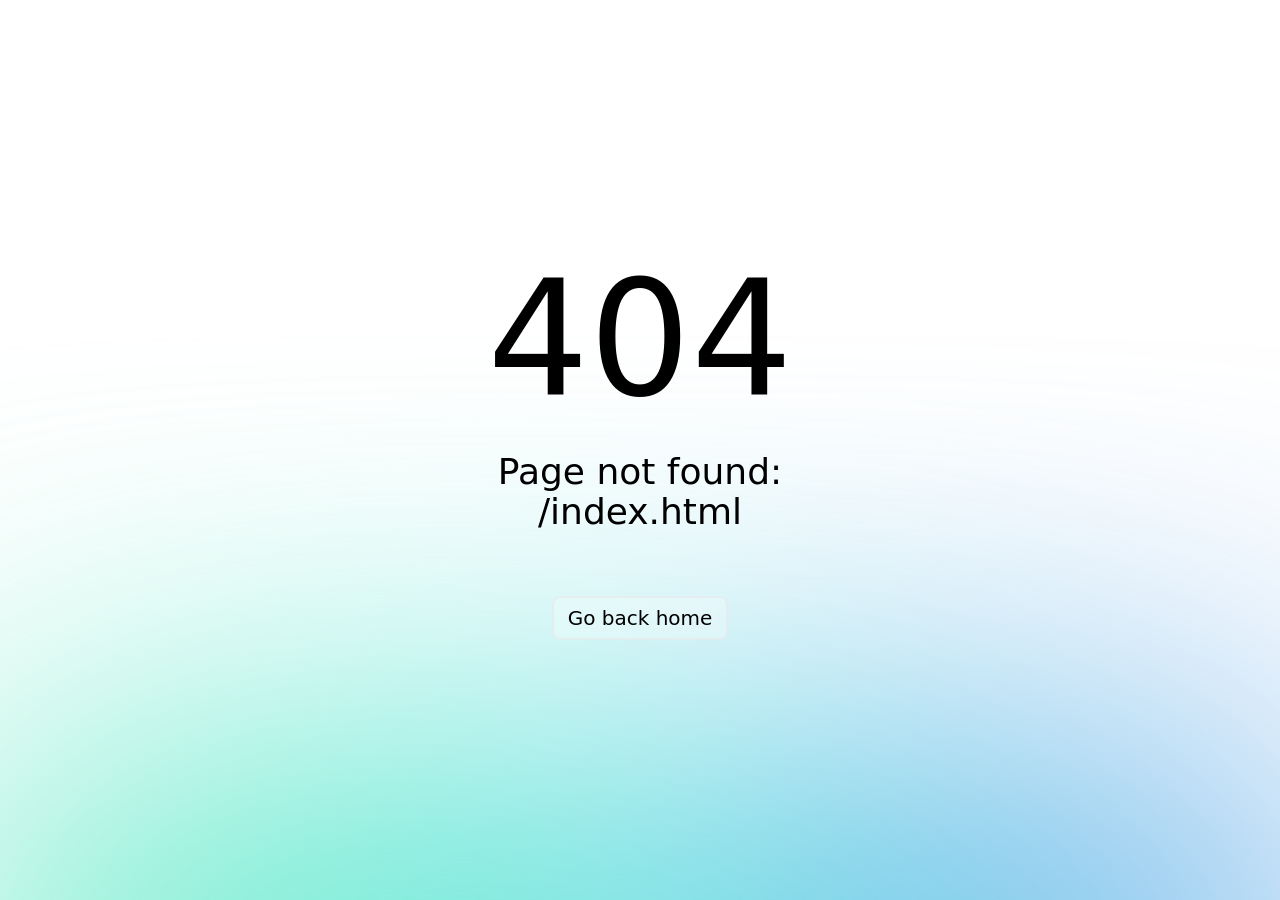
==== commit 17588255: "Add files via upload" ====
--- a/index.html
+++ b/index.html
@@ -387,6 +387,6 @@
     .on-primary-background {
       color: rgb(var(--v-theme-on-primary-background)) !important;
     }
-</style><link rel="modulepreload" href="/in-home-rehab/_payload.js"><link rel="modulepreload" as="script" crossorigin href="/in-home-rehab/_nuxt/entry.9eba175a.js"><link rel="preload" as="style" href="/in-home-rehab/_nuxt/entry.f0d45263.css"><link rel="modulepreload" as="script" crossorigin href="/in-home-rehab/_nuxt/index.bea83f43.js"><link rel="modulepreload" as="script" crossorigin href="/in-home-rehab/_nuxt/HeaderComponent.049687e4.js"><link rel="modulepreload" as="script" crossorigin href="/in-home-rehab/_nuxt/Icon.5a89dbdd.js"><link rel="modulepreload" as="script" crossorigin href="/in-home-rehab/_nuxt/config.1484998d.js"><link rel="modulepreload" as="script" crossorigin href="/in-home-rehab/_nuxt/CarriersForm.e155253e.js"><link rel="modulepreload" as="script" crossorigin href="/in-home-rehab/_nuxt/Thankyou.4bfee80b.js"><link rel="modulepreload" as="script" crossorigin href="/in-home-rehab/_nuxt/logo.f4a21025.js"><link rel="modulepreload" as="script" crossorigin href="/in-home-rehab/_nuxt/FooterComponent.355ec40e.js"><link rel="modulepreload" as="script" crossorigin href="/in-home-rehab/_nuxt/Carousel.d4780391.js"><link rel="modulepreload" as="script" crossorigin href="/in-home-rehab/_nuxt/WelcomeForm.1b7027cf.js"><link rel="modulepreload" as="script" crossorigin href="/in-home-rehab/_nuxt/Welcome.5285be82.js"><link rel="modulepreload" as="script" crossorigin href="/in-home-rehab/_nuxt/BreadComponent.95cd7e0c.js"><link rel="modulepreload" as="script" crossorigin href="/in-home-rehab/_nuxt/ServiceProvided.877854ac.js"><link rel="modulepreload" as="script" crossorigin href="/in-home-rehab/_nuxt/ServiceCard.6d1c1ba8.js"><link rel="prefetch" as="script" crossorigin href="/in-home-rehab/_nuxt/error-component.c6486b50.js"><link rel="stylesheet" href="/in-home-rehab/_nuxt/entry.f0d45263.css"><style>:root{--primary-text-color:#89c303;--secondary-text-color:#12595d;--primary-background:#f2f4f5}html{font-family:League Spartan,sans-serif;scroll-behavior:smooth}.welcome-test{opacity:0}.heading-text{font-size:clamp(2em,4vw,3em);font-weight:900}.heading-text,.paragraph-text{color:var(--secondary-text-color)}.paragraph-text{font-size:clamp(1em,4vw,1.5em);text-align:justify}.welcome-div{background-color:var(--primary-background);padding:10px}.welcome-component{padding:100px 0}</style><style>.drawer-btn{align-items:center;display:flex;flex-direction:column;justify-content:center;margin-top:50px}.drawer-btn .header-btn{width:140px}.app-bar{height:90px!important;justify-content:center;padding:5px!important}.list-item{cursor:pointer}.bar-icon{background-color:#adff2f}.header-icon{font-size:26px}.header-icon,.header-icon-1{color:var(--primary-text-color)}.header-icon-1{cursor:pointer;font-size:23px}.phone-text{color:var(--secondary-text-color);font-size:17px;text-decoration:none}.mail-text{font-size:18px}.carrier-text{color:var(--primary-text-color);cursor:pointer;font-size:22px;text-decoration:underline}.header-btn{text-transform:capitalize}</style><style>.icon[data-v-cf1ec82f]{display:inline-block;vertical-align:middle}</style><style>.form-user-btn{display:flex}.form-title{background-color:var(--primary-background);color:#fff}.icon-close{cursor:pointer;font-size:30px}</style><style>.social-icon{text-decoration:none}.margin-height{margin-top:130px}.social-media{display:flex;gap:40px;list-style:none}.social-media li{color:var(--primary-text-color);cursor:pointer;font-size:1.3em;font-weight:500;letter-spacing:.1rem;line-height:1.333}.social-media li:hover{color:var(--secondary-text-color)}.social-media-small{justify-content:end}.icon-color{color:var(--primary-text-color)}.main-conntent{display:flex;flex-direction:column;height:100%;justify-content:center}.main-carousel{min-height:95vh}.carousel-item{border-radius:20px}.banner-header{color:var(--primary-text-color);font-size:clamp(3.5em,4vw,4.5em);font-weight:900;line-height:1.333;margin-top:0}.banner-subtitle{color:var(--secondary-text-color);font-size:clamp(.5em,4vw,1.5em);font-weight:500;line-height:1.333;text-align:justify}.banner-btn{background-color:var(--secondary-text-color);color:#fff;font-size:1.2em;padding:25px 30px 45px;text-transform:capitalize}</style><style>.welcome-li-div[data-v-6d1e6ece]{display:flex}.welcome-ul[data-v-6d1e6ece]{list-style:none}.welcome-li-div h4[data-v-6d1e6ece]{font-size:clamp(1em,4vw,1.5em);font-weight:900;line-height:1.333}.welcome-li-div h6[data-v-6d1e6ece]{font-size:clamp(.5em,4vw,1em);font-weight:900;line-height:1.333}.welcome-ul li[data-v-6d1e6ece]{margin-bottom:30px}.icon-welcome[data-v-6d1e6ece]{color:var(--primary-text-color);font-size:60px;font-weight:900}.welcome-img[data-v-6d1e6ece]{border-radius:20px;height:100%}.welcome-who[data-v-6d1e6ece]{color:var(--primary-text-color);font-size:clamp(.8em,4vw,1.5em)}</style><style>.form-user-btn{display:flex}.form-title{background-color:var(--primary-background);color:#fff}</style><style>.icon-thankyou{color:var(--primary-text-color);font-size:100px!important;text-align:center}</style><style>.service-btn{color:var(--primary-text-color)}.service-title{color:var(--secondary-text-color)}.service-text{min-height:270px;text-align:justify}</style><style>.footer-main{background-color:var(--secondary-text-color);color:#fff}.date-footer,.footer-icon{color:var(--primary-text-color)}.footer-icon{cursor:pointer;font-size:27px}.footer-icon :hover{color:#fff}.footer-img{background-blend-mode:lighten}hr{background-color:rgba(26,224,238,.466);border:none;height:2px}</style></head>
-<body ><div id="__nuxt"><!--[--><!--[--><!--[--><div><div class="header-content"><div class="v-layout" style="z-index:1000;"><!--[--><!--[--><nav class="v-navigation-drawer v-navigation-drawer--right v-navigation-drawer--temporary v-theme--myTheme" style="right:0;z-index:1004;transform:translateX(110%);position:fixed;transition:none !important;"><!----><!----><div class="v-navigation-drawer__content"><!--[--><div><svg xmlns="http://www.w3.org/2000/svg" xmlns:xlink="http://www.w3.org/1999/xlink" aria-hidden="true" role="img" class="icon icon-close text-primary-text float-right mr-5 mt-5" style="" width="1em" height="1em" viewBox="0 0 24 24" data-v-cf1ec82f><path fill="currentColor" d="M19 6.41L17.59 5L12 10.59L6.41 5L5 6.41L10.59 12L5 17.59L6.41 19L12 13.41L17.59 19L19 17.59L13.41 12z"/></svg></div><h2 class="text-primary ml-5 mt-5">In Home Rehab</h2><div class="mt-5"><!--[--><div class="v-list-item v-theme--myTheme v-list-item--density-default v-list-item--variant-text" style=""><!--[--><!----><span class="v-list-item__underlay"></span><!--]--><!----><div class="v-list-item__content" data-no-activator><!----><!----><!--[--><a href="#in-home-rehab" class="text-primary" style="text-decoration:none;"><div class="v-list-item-title ml-5 list-item"><svg xmlns="http://www.w3.org/2000/svg" xmlns:xlink="http://www.w3.org/1999/xlink" aria-hidden="true" role="img" class="icon mr-2 text-primary" style="" width="1em" height="1em" viewBox="0 0 24 24" data-v-cf1ec82f><path fill="currentColor" d="m5.5 4.14l-1 1.72L15 12L4.5 18.14l1 1.72L19 12z"/></svg>InHome Rehab</div></a><!--]--></div><!----></div><div class="v-list-item v-theme--myTheme v-list-item--density-default v-list-item--variant-text" style=""><!--[--><!----><span class="v-list-item__underlay"></span><!--]--><!----><div class="v-list-item__content" data-no-activator><!----><!----><!--[--><a href="#service-we-provide" class="text-primary" style="text-decoration:none;"><div class="v-list-item-title ml-5 list-item"><svg xmlns="http://www.w3.org/2000/svg" xmlns:xlink="http://www.w3.org/1999/xlink" aria-hidden="true" role="img" class="icon mr-2 text-primary" style="" width="1em" height="1em" viewBox="0 0 24 24" data-v-cf1ec82f><path fill="currentColor" d="m5.5 4.14l-1 1.72L15 12L4.5 18.14l1 1.72L19 12z"/></svg>Service We Provide</div></a><!--]--></div><!----></div><div class="v-list-item v-theme--myTheme v-list-item--density-default v-list-item--variant-text" style=""><!--[--><!----><span class="v-list-item__underlay"></span><!--]--><!----><div class="v-list-item__content" data-no-activator><!----><!----><!--[--><a href="#why-home-therapy" class="text-primary" style="text-decoration:none;"><div class="v-list-item-title ml-5 list-item"><svg xmlns="http://www.w3.org/2000/svg" xmlns:xlink="http://www.w3.org/1999/xlink" aria-hidden="true" role="img" class="icon mr-2 text-primary" style="" width="1em" height="1em" viewBox="0 0 24 24" data-v-cf1ec82f><path fill="currentColor" d="m5.5 4.14l-1 1.72L15 12L4.5 18.14l1 1.72L19 12z"/></svg>Why Home Therapy</div></a><!--]--></div><!----></div><!--]--></div><div class="drawer-btn"><div><a href="#welcom-form-id" style="text-decoration:none;"><button type="button" class="v-btn v-btn--elevated v-theme--myTheme v-btn--density-default v-btn--size-default v-btn--variant-elevated header-btn bg-secondary" style=""><!--[--><span class="v-btn__overlay"></span><span class="v-btn__underlay"></span><!--]--><!----><span class="v-btn__content" data-no-activator><!--[--> Connect with Us<!--]--></span><!----><!----></button></a></div><div class="mt-5"><button type="button" class="v-btn v-btn--elevated v-theme--myTheme v-btn--density-default v-btn--size-default v-btn--variant-elevated header-btn bg-secondary" style=""><!--[--><span class="v-btn__overlay"></span><span class="v-btn__underlay"></span><!--]--><!----><span class="v-btn__content" data-no-activator><!--[--> careers<!--]--></span><!----><!----></button></div></div><!--]--></div><!----></nav><!----><!--]--><header class="v-toolbar v-toolbar--density-default v-theme--myTheme v-app-bar app-bar" style="top:0;z-index:1006;transform:translateY(0%);position:fixed;transition:none !important;" scroll-target="#scrolling-techniques-6"><!----><!--[--><div class="v-toolbar__content" style="height:64px;"><!----><!----><!--[--><div class="v-row px-10 py-5 app-bar-row align-center" style="display:none;"><div class="v-col"><img src="/in-home-rehab/images/logo.png" class="mt-2" width="160px" alt></div><div class="v-col" justify-center><p class="text-center carrier-text"> Careers </p><!--[--><!----><!----><!--]--></div><div class="v-col"><div><div class="text-end"><svg xmlns="http://www.w3.org/2000/svg" xmlns:xlink="http://www.w3.org/1999/xlink" aria-hidden="true" role="img" class="icon header-icon-1" style="" width="1em" height="1em" viewBox="0 0 24 24" data-v-cf1ec82f><path fill="currentColor" d="M19.44 13c-.22 0-.45-.07-.67-.12a9.4 9.4 0 0 1-1.31-.39a2 2 0 0 0-2.48 1l-.22.45a12.2 12.2 0 0 1-2.66-2a12.2 12.2 0 0 1-2-2.66l.42-.28a2 2 0 0 0 1-2.48a10 10 0 0 1-.39-1.31c-.05-.22-.09-.45-.12-.68a3 3 0 0 0-3-2.49h-3a3 3 0 0 0-3 3.41a19 19 0 0 0 16.52 16.46h.38a3 3 0 0 0 2-.76a3 3 0 0 0 1-2.25v-3a3 3 0 0 0-2.47-2.9m.5 6a1 1 0 0 1-.34.75a1.05 1.05 0 0 1-.82.25A17 17 0 0 1 4.07 5.22a1.1 1.1 0 0 1 .25-.82a1 1 0 0 1 .75-.34h3a1 1 0 0 1 1 .79q.06.41.15.81a11 11 0 0 0 .46 1.55l-1.4.65a1 1 0 0 0-.49 1.33a14.5 14.5 0 0 0 7 7a1 1 0 0 0 .76 0a1 1 0 0 0 .57-.52l.62-1.4a14 14 0 0 0 1.58.46q.4.09.81.15a1 1 0 0 1 .79 1Z"/></svg><span class="ml-2 phone-text">8891575227 / 9961132071</span></div><div class="text-end mt-2"><svg xmlns="http://www.w3.org/2000/svg" xmlns:xlink="http://www.w3.org/1999/xlink" aria-hidden="true" role="img" class="icon header-icon" style="" width="1em" height="1em" viewBox="0 0 24 24" data-v-cf1ec82f><path fill="currentColor" d="m20 8l-8 5l-8-5V6l8 5l8-5m0-2H4c-1.11 0-2 .89-2 2v12a2 2 0 0 0 2 2h16a2 2 0 0 0 2-2V6a2 2 0 0 0-2-2"/></svg><a class="ml-2 mail-text" href="mailto: inhomerehab01@gmail.com">inhomerehab01@gmail.com</a></div></div></div></div><div class="v-row px-10 py-5 app-bar-row align-center"><div class="v-col"><img src="/in-home-rehab/images/logo.png" class="mt-n2 ml-n7" width="160px" alt></div><div class="v-col"><div class="float-right mt-n5 mr-n10"><!--[--><!--[--><svg xmlns="http://www.w3.org/2000/svg" xmlns:xlink="http://www.w3.org/1999/xlink" aria-hidden="true" role="img" class="icon header-icon-1" aria-haspopup="menu" aria-expanded="false" aria-owns="v-menu-7" style="" width="1em" height="1em" viewBox="0 0 24 24" data-v-cf1ec82f><path fill="currentColor" d="M19.44 13c-.22 0-.45-.07-.67-.12a9.4 9.4 0 0 1-1.31-.39a2 2 0 0 0-2.48 1l-.22.45a12.2 12.2 0 0 1-2.66-2a12.2 12.2 0 0 1-2-2.66l.42-.28a2 2 0 0 0 1-2.48a10 10 0 0 1-.39-1.31c-.05-.22-.09-.45-.12-.68a3 3 0 0 0-3-2.49h-3a3 3 0 0 0-3 3.41a19 19 0 0 0 16.52 16.46h.38a3 3 0 0 0 2-.76a3 3 0 0 0 1-2.25v-3a3 3 0 0 0-2.47-2.9m.5 6a1 1 0 0 1-.34.75a1.05 1.05 0 0 1-.82.25A17 17 0 0 1 4.07 5.22a1.1 1.1 0 0 1 .25-.82a1 1 0 0 1 .75-.34h3a1 1 0 0 1 1 .79q.06.41.15.81a11 11 0 0 0 .46 1.55l-1.4.65a1 1 0 0 0-.49 1.33a14.5 14.5 0 0 0 7 7a1 1 0 0 0 .76 0a1 1 0 0 0 .57-.52l.62-1.4a14 14 0 0 0 1.58.46q.4.09.81.15a1 1 0 0 1 .79 1Z"/></svg><!--]--><!----><!--]--><button type="button" class="v-btn v-btn--icon v-theme--myTheme v-btn--density-default v-btn--size-default v-btn--variant-text v-app-bar-nav-icon ml-4 bar-icon" style=""><!--[--><span class="v-btn__overlay"></span><span class="v-btn__underlay"></span><!--]--><!----><span class="v-btn__content" data-no-activator><i class="v-icon notranslate v-theme--myTheme v-icon--size-default" style="" aria-hidden="true"><svg class="v-icon__svg" xmlns="http://www.w3.org/2000/svg" viewBox="0 0 24 24" role="img" aria-hidden="true"><path d="M3,6H21V8H3V6M3,11H21V13H3V11M3,16H21V18H3V16Z"></path></svg></i></span><!----><!----></button></div></div></div><!--]--><!----></div><!--]--><!--[--><!----><!--]--></header><!--]--></div></div><div class="mt-n10 mt-md-10 px-5 px-md-10"><div id="why-home-therapy"><div class="v-row margin-height"><div class="v-col-md-6 v-col-12"><div class=""><h1 class="heading-text"> Restoring your health, Right where you are </h1></div></div><div class="v-col-md-6 v-col-12"><div class="v-window v-window--show-arrows-on-hover v-theme--myTheme v-carousel v-carousel--hide-delimiter-background carousel" style="height:45vh;"><div class="v-window__container" style=""><!--[--><!--[--><div class="v-window-item v-carousel-item" style="display:none;"><!----></div><div class="v-window-item v-carousel-item" style="display:none;"><!----></div><div class="v-window-item v-carousel-item" style="display:none;"><!----></div><div class="v-window-item v-carousel-item" style="display:none;"><!----></div><div class="v-window-item v-carousel-item" style="display:none;"><!----></div><!--]--><!--]--><div class="v-window__controls"><!--[--><button type="button" class="v-btn v-btn--elevated v-btn--icon v-theme--myTheme v-btn--density-default v-btn--size-default v-btn--variant-elevated v-window__left" style="" arialabel="Previous visual"><!--[--><span class="v-btn__overlay"></span><span class="v-btn__underlay"></span><!--]--><!----><span class="v-btn__content" data-no-activator><i class="v-icon notranslate v-theme--myTheme v-icon--size-default" style="" aria-hidden="true"><svg class="v-icon__svg" xmlns="http://www.w3.org/2000/svg" viewBox="0 0 24 24" role="img" aria-hidden="true"><path d="M15.41,16.58L10.83,12L15.41,7.41L14,6L8,12L14,18L15.41,16.58Z"></path></svg></i></span><!----><!----></button><button type="button" class="v-btn v-btn--elevated v-btn--icon v-theme--myTheme v-btn--density-default v-btn--size-default v-btn--variant-elevated v-window__right" style="" arialabel="Next visual"><!--[--><span class="v-btn__overlay"></span><span class="v-btn__underlay"></span><!--]--><!----><span class="v-btn__content" data-no-activator><i class="v-icon notranslate v-theme--myTheme v-icon--size-default" style="" aria-hidden="true"><svg class="v-icon__svg" xmlns="http://www.w3.org/2000/svg" viewBox="0 0 24 24" role="img" aria-hidden="true"><path d="M8.59,16.58L13.17,12L8.59,7.41L10,6L16,12L10,18L8.59,16.58Z"></path></svg></i></span><!----><!----></button><!--]--></div></div><!--[--><!--[--><div class="v-carousel__controls" style="left:auto;right:auto;"><!----></div><!----><!--]--><!--]--></div><div><ul class="social-media mt-3 social-media-small"><!--[--><li><a class="social-icon text-primary" href="https://www.facebook.com/profile.php?id=100092701407162"><svg xmlns="http://www.w3.org/2000/svg" xmlns:xlink="http://www.w3.org/1999/xlink" aria-hidden="true" role="img" class="icon" style="" width="1em" height="1em" viewBox="0 0 24 24" data-v-cf1ec82f><path fill="currentColor" d="M20.9 2H3.1A1.1 1.1 0 0 0 2 3.1v17.8A1.1 1.1 0 0 0 3.1 22h9.58v-7.75h-2.6v-3h2.6V9a3.64 3.64 0 0 1 3.88-4a20 20 0 0 1 2.33.12v2.7H17.3c-1.26 0-1.5.6-1.5 1.47v1.93h3l-.39 3H15.8V22h5.1a1.1 1.1 0 0 0 1.1-1.1V3.1A1.1 1.1 0 0 0 20.9 2"/></svg></a></li><li><a class="social-icon text-primary" href="https://www.instagram.com/inhomerehab01/"><svg xmlns="http://www.w3.org/2000/svg" xmlns:xlink="http://www.w3.org/1999/xlink" aria-hidden="true" role="img" class="icon" style="" width="1em" height="1em" viewBox="0 0 24 24" data-v-cf1ec82f><path fill="currentColor" d="M17.34 5.46a1.2 1.2 0 1 0 1.2 1.2a1.2 1.2 0 0 0-1.2-1.2m4.6 2.42a7.6 7.6 0 0 0-.46-2.43a4.9 4.9 0 0 0-1.16-1.77a4.7 4.7 0 0 0-1.77-1.15a7.3 7.3 0 0 0-2.43-.47C15.06 2 14.72 2 12 2s-3.06 0-4.12.06a7.3 7.3 0 0 0-2.43.47a4.8 4.8 0 0 0-1.77 1.15a4.7 4.7 0 0 0-1.15 1.77a7.3 7.3 0 0 0-.47 2.43C2 8.94 2 9.28 2 12s0 3.06.06 4.12a7.3 7.3 0 0 0 .47 2.43a4.7 4.7 0 0 0 1.15 1.77a4.8 4.8 0 0 0 1.77 1.15a7.3 7.3 0 0 0 2.43.47C8.94 22 9.28 22 12 22s3.06 0 4.12-.06a7.3 7.3 0 0 0 2.43-.47a4.7 4.7 0 0 0 1.77-1.15a4.85 4.85 0 0 0 1.16-1.77a7.6 7.6 0 0 0 .46-2.43c0-1.06.06-1.4.06-4.12s0-3.06-.06-4.12M20.14 16a5.6 5.6 0 0 1-.34 1.86a3.06 3.06 0 0 1-.75 1.15a3.2 3.2 0 0 1-1.15.75a5.6 5.6 0 0 1-1.86.34c-1 .05-1.37.06-4 .06s-3 0-4-.06a5.7 5.7 0 0 1-1.94-.3a3.3 3.3 0 0 1-1.1-.75a3 3 0 0 1-.74-1.15a5.5 5.5 0 0 1-.4-1.9c0-1-.06-1.37-.06-4s0-3 .06-4a5.5 5.5 0 0 1 .35-1.9A3 3 0 0 1 5 5a3.1 3.1 0 0 1 1.1-.8A5.7 5.7 0 0 1 8 3.86c1 0 1.37-.06 4-.06s3 0 4 .06a5.6 5.6 0 0 1 1.86.34a3.06 3.06 0 0 1 1.19.8a3.1 3.1 0 0 1 .75 1.1a5.6 5.6 0 0 1 .34 1.9c.05 1 .06 1.37.06 4s-.01 3-.06 4M12 6.87A5.13 5.13 0 1 0 17.14 12A5.12 5.12 0 0 0 12 6.87m0 8.46A3.33 3.33 0 1 1 15.33 12A3.33 3.33 0 0 1 12 15.33"/></svg></a></li><li><a class="social-icon text-primary" href="https://www.linkedin.com/company/inhome-rehab/"><svg xmlns="http://www.w3.org/2000/svg" xmlns:xlink="http://www.w3.org/1999/xlink" aria-hidden="true" role="img" class="icon" style="" width="1em" height="1em" viewBox="0 0 24 24" data-v-cf1ec82f><path fill="currentColor" d="M20.47 2H3.53a1.45 1.45 0 0 0-1.47 1.43v17.14A1.45 1.45 0 0 0 3.53 22h16.94a1.45 1.45 0 0 0 1.47-1.43V3.43A1.45 1.45 0 0 0 20.47 2M8.09 18.74h-3v-9h3ZM6.59 8.48a1.56 1.56 0 1 1 0-3.12a1.57 1.57 0 1 1 0 3.12m12.32 10.26h-3v-4.83c0-1.21-.43-2-1.52-2A1.65 1.65 0 0 0 12.85 13a2 2 0 0 0-.1.73v5h-3v-9h3V11a3 3 0 0 1 2.71-1.5c2 0 3.45 1.29 3.45 4.06Z"/></svg></a></li><!--]--></ul></div></div></div><!----></div></div><div class="mt-5"><div class="welcome-div px-10 pb-15"><div class="mt-10 welcome-main" id="in-home-rehab" data-v-6d1e6ece><div class="v-row align-center" data-v-6d1e6ece><div class="v-col-md-12 v-col-12" data-v-6d1e6ece><div class="v-row align-center" data-v-6d1e6ece><div class="v-col-md-7 v-col-12" data-v-6d1e6ece><div data-v-6d1e6ece><h4 class="welcome-who" data-v-6d1e6ece>Who We Are</h4><h2 class="heading-text" data-v-6d1e6ece>Welcome to InHome Rehab</h2><p class="paragraph-text mt-5" data-v-6d1e6ece> As healthcare professionals, we understand the importance of timely and effective rehabilitation for patients recovering from injuries or illnesses. However, we also recognize that attending therapy sessions at hospitals or therapy centers can be challenging for many individuals due to personal or health-related reasons. That&#39;s why we founded InHome Rehab, a service that brings rehabilitation to your doorstep. Our team of qualified professionals is dedicated to delivering high-quality rehab services in the comfort of your own home. With our guidance and support, we aim to improve your quality of life and <span id="welcom-form-id" data-v-6d1e6ece> help you achieve your recovery goals. Let&#39;s work together to build a brighter future for you and your loved ones. </span></p></div></div><div class="v-col-md-5 v-col-12" data-v-6d1e6ece><div class="v-sheet v-theme--myTheme elevation-2 rounded-xl pa-10 bg-primary-background" style="" data-v-6d1e6ece><h2 class="mb-5 text-center text-primary">Connect With Us</h2><form class="v-form" novalidate><!--[--><div class="v-input v-input--horizontal v-input--density-default v-text-field"><!----><div class="v-input__control"><!--[--><div class="v-field v-field--variant-outlined v-theme--myTheme" style="" role="textbox"><div class="v-field__overlay"></div><div class="v-field__loader"><div class="v-progress-linear v-theme--myTheme" style="top:0;height:0;--v-progress-linear-height:2px;left:50%;transform:translateX(-50%);" role="progressbar" aria-hidden="true" aria-valuemin="0" aria-valuemax="100"><!----><div class="v-progress-linear__background" style="width:100%;"></div><div class="v-progress-linear__indeterminate"><!--[--><div class="v-progress-linear__indeterminate long" style=""></div><div class="v-progress-linear__indeterminate short" style=""></div><!--]--></div><!----></div></div><!----><div class="v-field__field" data-no-activator><!----><label class="v-label v-field-label" for="input-16"><!----><!--[-->Name<!--]--></label><!--[--><!--[--><!----><input value name="entry.1686296719" size="1" type="text" id="input-16" aria-describedby="input-16-messages" class="v-field__input"><!----><!--]--><!--]--></div><!----><!----><div class="v-field__outline"><!--[--><div class="v-field__outline__start"></div><div class="v-field__outline__notch"><label class="v-label v-field-label v-field-label--floating" aria-hidden="true" for="input-16"><!----><!--[-->Name<!--]--></label></div><div class="v-field__outline__end"></div><!--]--><!----></div></div><!--]--></div><!----><div class="v-input__details"><div class="v-messages" style="" role="alert" aria-live="polite" id="input-16-messages"></div><!----></div></div><div class="v-input v-input--horizontal v-input--density-default v-text-field"><!----><div class="v-input__control"><!--[--><div class="v-field v-field--variant-outlined v-theme--myTheme" style="" role="textbox"><div class="v-field__overlay"></div><div class="v-field__loader"><div class="v-progress-linear v-theme--myTheme" style="top:0;height:0;--v-progress-linear-height:2px;left:50%;transform:translateX(-50%);" role="progressbar" aria-hidden="true" aria-valuemin="0" aria-valuemax="100"><!----><div class="v-progress-linear__background" style="width:100%;"></div><div class="v-progress-linear__indeterminate"><!--[--><div class="v-progress-linear__indeterminate long" style=""></div><div class="v-progress-linear__indeterminate short" style=""></div><!--]--></div><!----></div></div><!----><div class="v-field__field" data-no-activator><!----><label class="v-label v-field-label" for="input-18"><!----><!--[-->Phone No<!--]--></label><!--[--><!--[--><!----><input value name="entry.1717555786" size="1" type="number" id="input-18" aria-describedby="input-18-messages" class="v-field__input"><!----><!--]--><!--]--></div><!----><!----><div class="v-field__outline"><!--[--><div class="v-field__outline__start"></div><div class="v-field__outline__notch"><label class="v-label v-field-label v-field-label--floating" aria-hidden="true" for="input-18"><!----><!--[-->Phone No<!--]--></label></div><div class="v-field__outline__end"></div><!--]--><!----></div></div><!--]--></div><!----><div class="v-input__details"><div class="v-messages" style="" role="alert" aria-live="polite" id="input-18-messages"></div><!----></div></div><div class="v-input v-input--horizontal v-input--density-default v-textarea v-text-field"><!----><div class="v-input__control"><!--[--><div class="v-field v-field--variant-outlined v-theme--myTheme" style="--v-textarea-control-height:;" role="textbox"><div class="v-field__overlay"></div><div class="v-field__loader"><div class="v-progress-linear v-theme--myTheme" style="top:0;height:0;--v-progress-linear-height:2px;left:50%;transform:translateX(-50%);" role="progressbar" aria-hidden="true" aria-valuemin="0" aria-valuemax="100"><!----><div class="v-progress-linear__background" style="width:100%;"></div><div class="v-progress-linear__indeterminate"><!--[--><div class="v-progress-linear__indeterminate long" style=""></div><div class="v-progress-linear__indeterminate short" style=""></div><!--]--></div><!----></div></div><!----><div class="v-field__field" data-no-activator><!----><label class="v-label v-field-label" for="input-21"><!----><!--[-->description<!--]--></label><!--[--><!--[--><!----><textarea class="v-field__input" rows="3" name="entry.1347844840" id="input-21" aria-describedby="input-21-messages"></textarea><!----><!----><!--]--><!--]--></div><!----><!----><div class="v-field__outline"><!--[--><div class="v-field__outline__start"></div><div class="v-field__outline__notch"><label class="v-label v-field-label v-field-label--floating" aria-hidden="true" for="input-21"><!----><!--[-->description<!--]--></label></div><div class="v-field__outline__end"></div><!--]--><!----></div></div><!--]--></div><!----><div class="v-input__details"><div class="v-messages" style="" role="alert" aria-live="polite" id="input-20-messages"></div><!----></div></div><div class="form-user-btn mt-5"><button type="submit" class="v-btn v-btn--disabled v-theme--myTheme v-btn--density-default v-btn--size-default v-btn--variant-elevated mx-auto" style="" disabled><!--[--><span class="v-btn__overlay"></span><span class="v-btn__underlay"></span><!--]--><!----><span class="v-btn__content" data-no-activator><!--[-->Submit<!--]--></span><!----><!----></button></div><!--]--></form><!--[--><!----><!----><!--]--></div></div></div></div></div></div></div><div class="px-10" id="service-provided"><div class="my-10" id="service-we-provide"><h2 class="heading-text">Services we provide</h2><!--[--><div><div class="mt-8"><h2 class="service-sub text-primary"><svg xmlns="http://www.w3.org/2000/svg" xmlns:xlink="http://www.w3.org/1999/xlink" aria-hidden="true" role="img" class="icon" style="" width="1em" height="1em" viewBox="0 0 24 24" data-v-cf1ec82f><path fill="currentColor" d="m21.71 11.29l-5-5A1 1 0 0 0 16 6H5a3 3 0 0 0-3 3v6a3 3 0 0 0 3 3h11a1 1 0 0 0 .71-.29l5-5a1 1 0 0 0 0-1.42M15.59 16H5a1 1 0 0 1-1-1V9a1 1 0 0 1 1-1h10.59l4 4Z"/></svg> Speech Therapy</h2><p class="mt-3 paragraph-text">Speech therapy is a type of therapy that helps people improve their communication skills, including speech, language, and swallowing abilities. It can benefit individuals with a wide range of conditions, such as developmental delays, stuttering, voice disorders, and brain injuries. The therapy typically involves exercises, strategies, and techniques to improve communication and promote functional independence. Speech therapists work with individuals of all ages, from children to the elderly, and tailor the therapy to meet the unique needs and goals of each person. The ultimate goal of speech therapy is to improve an individual&#39;s ability to communicate effectively and confidently in daily life.</p><div class="mt-3"><div class="v-row"><!--[--><div class="v-col-md-6 v-col-lg-3 v-col-12"><div class="v-card v-theme--myTheme v-card--density-default v-card--variant-elevated" style=""><!----><div class="v-card__loader"><div class="v-progress-linear v-theme--myTheme" style="top:0;height:0;--v-progress-linear-height:2px;left:50%;transform:translateX(-50%);" role="progressbar" aria-hidden="true" aria-valuemin="0" aria-valuemax="100"><!----><div class="v-progress-linear__background" style="width:100%;"></div><div class="v-progress-linear__indeterminate"><!--[--><div class="v-progress-linear__indeterminate long" style=""></div><div class="v-progress-linear__indeterminate short" style=""></div><!--]--></div><!----></div></div><!----><!----><!--[--><div class="v-responsive v-img v-img--booting" style="height:200px;"><div class="v-responsive__sizer" style=""></div><!--[--><!--[--><!----><!----><!----><!----><!----><!--]--><!--]--><!----></div><div class="v-card-title service-title">Autism Spectrum Disorder (ASD)</div><div><hr class="v-divider v-theme--myTheme" style="" aria-orientation="horizontal" role="separator"><div class="v-card-text service-text">Autism Spectrum Disorder (ASD), is a neurodevelopmental disorder caused by differences in the brain. Children with ASD often have problems with social communication and interaction, and restricted or repetitive behaviors or interests. Speech therapy for ASD  addresses language and communication challenges. It helps to improve their verbal, nonverbal and social communication.</div></div><!--]--><!----><!--[--><!----><span class="v-card__underlay"></span><!--]--></div></div><div class="v-col-md-6 v-col-lg-3 v-col-12"><div class="v-card v-theme--myTheme v-card--density-default v-card--variant-elevated" style=""><!----><div class="v-card__loader"><div class="v-progress-linear v-theme--myTheme" style="top:0;height:0;--v-progress-linear-height:2px;left:50%;transform:translateX(-50%);" role="progressbar" aria-hidden="true" aria-valuemin="0" aria-valuemax="100"><!----><div class="v-progress-linear__background" style="width:100%;"></div><div class="v-progress-linear__indeterminate"><!--[--><div class="v-progress-linear__indeterminate long" style=""></div><div class="v-progress-linear__indeterminate short" style=""></div><!--]--></div><!----></div></div><!----><!----><!--[--><div class="v-responsive v-img v-img--booting" style="height:200px;"><div class="v-responsive__sizer" style=""></div><!--[--><!--[--><!----><!----><!----><!----><!----><!--]--><!--]--><!----></div><div class="v-card-title service-title">Language Disorder</div><div><hr class="v-divider v-theme--myTheme" style="" aria-orientation="horizontal" role="separator"><div class="v-card-text service-text">Language Disorder is an impairment in the processing of linguistic information that affects an individual&#39;s ability to receive and/or express language.The disorder involves persistent difficulties in the comprehension or production of spoken, written, sign language, or other forms of language.Speech therapy will often start by identifying your child’s areas of strength and weakness. They will develop a tailored treatment plan to help your child master their language skills and communicate more effectively.</div></div><!--]--><!----><!--[--><!----><span class="v-card__underlay"></span><!--]--></div></div><div class="v-col-md-6 v-col-lg-3 v-col-12"><div class="v-card v-theme--myTheme v-card--density-default v-card--variant-elevated" style=""><!----><div class="v-card__loader"><div class="v-progress-linear v-theme--myTheme" style="top:0;height:0;--v-progress-linear-height:2px;left:50%;transform:translateX(-50%);" role="progressbar" aria-hidden="true" aria-valuemin="0" aria-valuemax="100"><!----><div class="v-progress-linear__background" style="width:100%;"></div><div class="v-progress-linear__indeterminate"><!--[--><div class="v-progress-linear__indeterminate long" style=""></div><div class="v-progress-linear__indeterminate short" style=""></div><!--]--></div><!----></div></div><!----><!----><!--[--><div class="v-responsive v-img v-img--booting" style="height:200px;"><div class="v-responsive__sizer" style=""></div><!--[--><!--[--><!----><!----><!----><!----><!----><!--]--><!--]--><!----></div><div class="v-card-title service-title">Dysarthria</div><div><hr class="v-divider v-theme--myTheme" style="" aria-orientation="horizontal" role="separator"><div class="v-card-text service-text">Dysarthria is a motor speech disorder that results from loss of strength, slowness, or coordination of the muscles that control speech. This results in difficulty understanding the speech and can range from mild slurring to completely unintelligible speech. Speech therapy goals include adjusting speech rate, strengthening muscles, improving breath support, improving articulation, and helping family members communicate with you.</div></div><!--]--><!----><!--[--><!----><span class="v-card__underlay"></span><!--]--></div></div><div class="v-col-md-6 v-col-lg-3 v-col-12"><div class="v-card v-theme--myTheme v-card--density-default v-card--variant-elevated" style=""><!----><div class="v-card__loader"><div class="v-progress-linear v-theme--myTheme" style="top:0;height:0;--v-progress-linear-height:2px;left:50%;transform:translateX(-50%);" role="progressbar" aria-hidden="true" aria-valuemin="0" aria-valuemax="100"><!----><div class="v-progress-linear__background" style="width:100%;"></div><div class="v-progress-linear__indeterminate"><!--[--><div class="v-progress-linear__indeterminate long" style=""></div><div class="v-progress-linear__indeterminate short" style=""></div><!--]--></div><!----></div></div><!----><!----><!--[--><div class="v-responsive v-img v-img--booting" style="height:200px;"><div class="v-responsive__sizer" style=""></div><!--[--><!--[--><!----><!----><!----><!----><!----><!--]--><!--]--><!----></div><div class="v-card-title service-title">Aphasia</div><div><hr class="v-divider v-theme--myTheme" style="" aria-orientation="horizontal" role="separator"><div class="v-card-text service-text">Aphasia is a disorder that results from damage to areas of the brain that are responsible for language.Occurs suddenly following a stroke or head injury or slowly,as a result of tumor or progressive neurological conditions.Speech therapists help with language therapy, teach non-verbal communication skills, and help family members adapt to new forms of communication.</div></div><!--]--><!----><!--[--><!----><span class="v-card__underlay"></span><!--]--></div></div><!--]--></div></div></div></div><div><div class="mt-8"><h2 class="service-sub text-primary"><svg xmlns="http://www.w3.org/2000/svg" xmlns:xlink="http://www.w3.org/1999/xlink" aria-hidden="true" role="img" class="icon" style="" width="1em" height="1em" viewBox="0 0 24 24" data-v-cf1ec82f><path fill="currentColor" d="m21.71 11.29l-5-5A1 1 0 0 0 16 6H5a3 3 0 0 0-3 3v6a3 3 0 0 0 3 3h11a1 1 0 0 0 .71-.29l5-5a1 1 0 0 0 0-1.42M15.59 16H5a1 1 0 0 1-1-1V9a1 1 0 0 1 1-1h10.59l4 4Z"/></svg> Occupational Therapy</h2><p class="mt-3 paragraph-text">Occupational therapy works with people of all age groups and abilities to help them do everyday tasks that they find meaningful. These can include looking after yourself (self-care): brushing, eating, bathing, dressing, etc., work or school-related skills, engaging in social activities, hobbies or interests, and being part of your community. Occupational therapy services typically include an evaluation that tells us what values and activities are important to you, an intervention plan that is unique to you to improve your ability to perform daily activities and reach your goals, and an outcome evaluation to make sure that the goals you set with your occupational therapist are being met. The primary goal of occupational therapy is to enable people to participate in the activities of everyday life as independently as possible</p><div class="mt-3"><div class="v-row"><!--[--><div class="v-col-md-6 v-col-lg-3 v-col-12"><div class="v-card v-theme--myTheme v-card--density-default v-card--variant-elevated" style=""><!----><div class="v-card__loader"><div class="v-progress-linear v-theme--myTheme" style="top:0;height:0;--v-progress-linear-height:2px;left:50%;transform:translateX(-50%);" role="progressbar" aria-hidden="true" aria-valuemin="0" aria-valuemax="100"><!----><div class="v-progress-linear__background" style="width:100%;"></div><div class="v-progress-linear__indeterminate"><!--[--><div class="v-progress-linear__indeterminate long" style=""></div><div class="v-progress-linear__indeterminate short" style=""></div><!--]--></div><!----></div></div><!----><!----><!--[--><div class="v-responsive v-img v-img--booting" style="height:200px;"><div class="v-responsive__sizer" style=""></div><!--[--><!--[--><!----><!----><!----><!----><!----><!--]--><!--]--><!----></div><div class="v-card-title service-title">Autism</div><div><hr class="v-divider v-theme--myTheme" style="" aria-orientation="horizontal" role="separator"><div class="v-card-text service-text">Autism, or autism spectrum disorder (ASD), refers to a broad range of conditions characterized by challenges with social skills, repetitive behaviors, speech and nonverbal communication. For children with autism, Occupational Therapists often focus on fine motor skills, play skills, learning strategies, social skills and self-care. Occupational Therapy strategies can also help to manage sensory issues.</div></div><!--]--><!----><!--[--><!----><span class="v-card__underlay"></span><!--]--></div></div><div class="v-col-md-6 v-col-lg-3 v-col-12"><div class="v-card v-theme--myTheme v-card--density-default v-card--variant-elevated" style=""><!----><div class="v-card__loader"><div class="v-progress-linear v-theme--myTheme" style="top:0;height:0;--v-progress-linear-height:2px;left:50%;transform:translateX(-50%);" role="progressbar" aria-hidden="true" aria-valuemin="0" aria-valuemax="100"><!----><div class="v-progress-linear__background" style="width:100%;"></div><div class="v-progress-linear__indeterminate"><!--[--><div class="v-progress-linear__indeterminate long" style=""></div><div class="v-progress-linear__indeterminate short" style=""></div><!--]--></div><!----></div></div><!----><!----><!--[--><div class="v-responsive v-img v-img--booting" style="height:200px;"><div class="v-responsive__sizer" style=""></div><!--[--><!--[--><!----><!----><!----><!----><!----><!--]--><!--]--><!----></div><div class="v-card-title service-title">Stroke</div><div><hr class="v-divider v-theme--myTheme" style="" aria-orientation="horizontal" role="separator"><div class="v-card-text service-text">Stroke is a medical condition in which there is damage to the brain caused by an interruption in the blood supply to the brain.After stroke, Occupational Therapy can help you return to work, be independent in your own home, and do leisure activities and hobbies. Occupational Therapy can also help in learning strategies to manage the cognitive, perceptual, and behavioral changes associated with Stroke. In addition, an Occupational Therapist can fabricate splints, advise on  equipments and home modifications to make you as safe and independent as possible</div></div><!--]--><!----><!--[--><!----><span class="v-card__underlay"></span><!--]--></div></div><div class="v-col-md-6 v-col-lg-3 v-col-12"><div class="v-card v-theme--myTheme v-card--density-default v-card--variant-elevated" style=""><!----><div class="v-card__loader"><div class="v-progress-linear v-theme--myTheme" style="top:0;height:0;--v-progress-linear-height:2px;left:50%;transform:translateX(-50%);" role="progressbar" aria-hidden="true" aria-valuemin="0" aria-valuemax="100"><!----><div class="v-progress-linear__background" style="width:100%;"></div><div class="v-progress-linear__indeterminate"><!--[--><div class="v-progress-linear__indeterminate long" style=""></div><div class="v-progress-linear__indeterminate short" style=""></div><!--]--></div><!----></div></div><!----><!----><!--[--><div class="v-responsive v-img v-img--booting" style="height:200px;"><div class="v-responsive__sizer" style=""></div><!--[--><!--[--><!----><!----><!----><!----><!----><!--]--><!--]--><!----></div><div class="v-card-title service-title">Hand injuries</div><div><hr class="v-divider v-theme--myTheme" style="" aria-orientation="horizontal" role="separator"><div class="v-card-text service-text">Hand injuries involve injuries to the bone or soft tissue occurring below the wrist joint with exception of tendon injuries outside of this zone. Types of hand injuries depend on tissues involved in the injury as skin, tendon, nerve, vessel, bone or combination of these injuries. Occupational therapy can help in recovery after surgery including scar management, reducing pain, regaining movements, hand function strengthening and custom splinting to facilitate healing and also prevent stiffness</div></div><!--]--><!----><!--[--><!----><span class="v-card__underlay"></span><!--]--></div></div><div class="v-col-md-6 v-col-lg-3 v-col-12"><div class="v-card v-theme--myTheme v-card--density-default v-card--variant-elevated" style=""><!----><div class="v-card__loader"><div class="v-progress-linear v-theme--myTheme" style="top:0;height:0;--v-progress-linear-height:2px;left:50%;transform:translateX(-50%);" role="progressbar" aria-hidden="true" aria-valuemin="0" aria-valuemax="100"><!----><div class="v-progress-linear__background" style="width:100%;"></div><div class="v-progress-linear__indeterminate"><!--[--><div class="v-progress-linear__indeterminate long" style=""></div><div class="v-progress-linear__indeterminate short" style=""></div><!--]--></div><!----></div></div><!----><!----><!--[--><div class="v-responsive v-img v-img--booting" style="height:200px;"><div class="v-responsive__sizer" style=""></div><!--[--><!--[--><!----><!----><!----><!----><!----><!--]--><!--]--><!----></div><div class="v-card-title service-title">Traumatic brain injury</div><div><hr class="v-divider v-theme--myTheme" style="" aria-orientation="horizontal" role="separator"><div class="v-card-text service-text">Traumatic brain injury (TBI) happens when a sudden, external, physical assault damages the brain. It often occurs as a result of a severe sports injury or car accident. A TBI can affect a variety of physical, cognitive, and psychological functions such as memory, emotional regulation, movement, and sensory processing. An occupational therapist will create a personalized rehabilitation regimen to help regain or compensate for these skills. The primary goal of occupational therapy for brain injury rehabilitation is to help individuals regain functional independent living skills.</div></div><!--]--><!----><!--[--><!----><span class="v-card__underlay"></span><!--]--></div></div><!--]--></div></div></div></div><!--]--></div></div></div><div class="v-layout" style="z-index:1000;"><!--[--><footer class="v-footer v-theme--myTheme footer-main text-center d-flex flex-column" style=""><div class="mt-5"><!--[--><span class="mx-5 footer-icon"><a class="social-icon text-primary" href="https://www.facebook.com/profile.php?id=100092701407162"><svg xmlns="http://www.w3.org/2000/svg" xmlns:xlink="http://www.w3.org/1999/xlink" aria-hidden="true" role="img" class="icon" style="" width="1em" height="1em" viewBox="0 0 24 24" data-v-cf1ec82f><path fill="currentColor" d="M20.9 2H3.1A1.1 1.1 0 0 0 2 3.1v17.8A1.1 1.1 0 0 0 3.1 22h9.58v-7.75h-2.6v-3h2.6V9a3.64 3.64 0 0 1 3.88-4a20 20 0 0 1 2.33.12v2.7H17.3c-1.26 0-1.5.6-1.5 1.47v1.93h3l-.39 3H15.8V22h5.1a1.1 1.1 0 0 0 1.1-1.1V3.1A1.1 1.1 0 0 0 20.9 2"/></svg></a></span><span class="mx-5 footer-icon"><a class="social-icon text-primary" href="https://www.instagram.com/inhomerehab01/"><svg xmlns="http://www.w3.org/2000/svg" xmlns:xlink="http://www.w3.org/1999/xlink" aria-hidden="true" role="img" class="icon" style="" width="1em" height="1em" viewBox="0 0 24 24" data-v-cf1ec82f><path fill="currentColor" d="M17.34 5.46a1.2 1.2 0 1 0 1.2 1.2a1.2 1.2 0 0 0-1.2-1.2m4.6 2.42a7.6 7.6 0 0 0-.46-2.43a4.9 4.9 0 0 0-1.16-1.77a4.7 4.7 0 0 0-1.77-1.15a7.3 7.3 0 0 0-2.43-.47C15.06 2 14.72 2 12 2s-3.06 0-4.12.06a7.3 7.3 0 0 0-2.43.47a4.8 4.8 0 0 0-1.77 1.15a4.7 4.7 0 0 0-1.15 1.77a7.3 7.3 0 0 0-.47 2.43C2 8.94 2 9.28 2 12s0 3.06.06 4.12a7.3 7.3 0 0 0 .47 2.43a4.7 4.7 0 0 0 1.15 1.77a4.8 4.8 0 0 0 1.77 1.15a7.3 7.3 0 0 0 2.43.47C8.94 22 9.28 22 12 22s3.06 0 4.12-.06a7.3 7.3 0 0 0 2.43-.47a4.7 4.7 0 0 0 1.77-1.15a4.85 4.85 0 0 0 1.16-1.77a7.6 7.6 0 0 0 .46-2.43c0-1.06.06-1.4.06-4.12s0-3.06-.06-4.12M20.14 16a5.6 5.6 0 0 1-.34 1.86a3.06 3.06 0 0 1-.75 1.15a3.2 3.2 0 0 1-1.15.75a5.6 5.6 0 0 1-1.86.34c-1 .05-1.37.06-4 .06s-3 0-4-.06a5.7 5.7 0 0 1-1.94-.3a3.3 3.3 0 0 1-1.1-.75a3 3 0 0 1-.74-1.15a5.5 5.5 0 0 1-.4-1.9c0-1-.06-1.37-.06-4s0-3 .06-4a5.5 5.5 0 0 1 .35-1.9A3 3 0 0 1 5 5a3.1 3.1 0 0 1 1.1-.8A5.7 5.7 0 0 1 8 3.86c1 0 1.37-.06 4-.06s3 0 4 .06a5.6 5.6 0 0 1 1.86.34a3.06 3.06 0 0 1 1.19.8a3.1 3.1 0 0 1 .75 1.1a5.6 5.6 0 0 1 .34 1.9c.05 1 .06 1.37.06 4s-.01 3-.06 4M12 6.87A5.13 5.13 0 1 0 17.14 12A5.12 5.12 0 0 0 12 6.87m0 8.46A3.33 3.33 0 1 1 15.33 12A3.33 3.33 0 0 1 12 15.33"/></svg></a></span><span class="mx-5 footer-icon"><a class="social-icon text-primary" href="https://www.linkedin.com/company/inhome-rehab/"><svg xmlns="http://www.w3.org/2000/svg" xmlns:xlink="http://www.w3.org/1999/xlink" aria-hidden="true" role="img" class="icon" style="" width="1em" height="1em" viewBox="0 0 24 24" data-v-cf1ec82f><path fill="currentColor" d="M20.47 2H3.53a1.45 1.45 0 0 0-1.47 1.43v17.14A1.45 1.45 0 0 0 3.53 22h16.94a1.45 1.45 0 0 0 1.47-1.43V3.43A1.45 1.45 0 0 0 20.47 2M8.09 18.74h-3v-9h3ZM6.59 8.48a1.56 1.56 0 1 1 0-3.12a1.57 1.57 0 1 1 0 3.12m12.32 10.26h-3v-4.83c0-1.21-.43-2-1.52-2A1.65 1.65 0 0 0 12.85 13a2 2 0 0 0-.1.73v5h-3v-9h3V11a3 3 0 0 1 2.71-1.5c2 0 3.45 1.29 3.45 4.06Z"/></svg></a></span><!--]--></div><div class="v-row"><div class="v-col v-col-12"><div class="mt-5"> InHome Rehab offers home-based therapy programs to improve quality of life for the patients recovering from the injuries or illness, but often face challenges attending therapy sessions at the center. A team of well qualified, registered group of health professionals will help you to restore your health, right where you are. </div></div><div class="v-col v-col-12"><div></div></div></div><hr class="v-divider v-theme--myTheme" style="" aria-orientation="horizontal" role="separator"><div class="my-2 date-footer">2026 — <strong>In Home Rehab</strong></div><div class="bg-white"><img src="/in-home-rehab/images/logo.png" class="my-2 mt-4 mx-4 footer-img" width="70px" alt></div></footer><!--]--></div></div><!--]--><!--]--><!--]--></div><script type="module">import p from "/in-home-rehab/_payload.js";window.__NUXT__={...p,...((function(a,b,c){return {state:{$sicons:{"uil:phone":{left:a,top:a,width:b,height:b,rotate:a,vFlip:c,hFlip:c,body:"\u003Cpath fill=\"currentColor\" d=\"M19.44 13c-.22 0-.45-.07-.67-.12a9.4 9.4 0 0 1-1.31-.39a2 2 0 0 0-2.48 1l-.22.45a12.2 12.2 0 0 1-2.66-2a12.2 12.2 0 0 1-2-2.66l.42-.28a2 2 0 0 0 1-2.48a10 10 0 0 1-.39-1.31c-.05-.22-.09-.45-.12-.68a3 3 0 0 0-3-2.49h-3a3 3 0 0 0-3 3.41a19 19 0 0 0 16.52 16.46h.38a3 3 0 0 0 2-.76a3 3 0 0 0 1-2.25v-3a3 3 0 0 0-2.47-2.9m.5 6a1 1 0 0 1-.34.75a1.05 1.05 0 0 1-.82.25A17 17 0 0 1 4.07 5.22a1.1 1.1 0 0 1 .25-.82a1 1 0 0 1 .75-.34h3a1 1 0 0 1 1 .79q.06.41.15.81a11 11 0 0 0 .46 1.55l-1.4.65a1 1 0 0 0-.49 1.33a14.5 14.5 0 0 0 7 7a1 1 0 0 0 .76 0a1 1 0 0 0 .57-.52l.62-1.4a14 14 0 0 0 1.58.46q.4.09.81.15a1 1 0 0 1 .79 1Z\"\u002F\u003E"},"uil:facebook":{left:a,top:a,width:b,height:b,rotate:a,vFlip:c,hFlip:c,body:"\u003Cpath fill=\"currentColor\" d=\"M20.9 2H3.1A1.1 1.1 0 0 0 2 3.1v17.8A1.1 1.1 0 0 0 3.1 22h9.58v-7.75h-2.6v-3h2.6V9a3.64 3.64 0 0 1 3.88-4a20 20 0 0 1 2.33.12v2.7H17.3c-1.26 0-1.5.6-1.5 1.47v1.93h3l-.39 3H15.8V22h5.1a1.1 1.1 0 0 0 1.1-1.1V3.1A1.1 1.1 0 0 0 20.9 2\"\u002F\u003E"},"uil:instagram":{left:a,top:a,width:b,height:b,rotate:a,vFlip:c,hFlip:c,body:"\u003Cpath fill=\"currentColor\" d=\"M17.34 5.46a1.2 1.2 0 1 0 1.2 1.2a1.2 1.2 0 0 0-1.2-1.2m4.6 2.42a7.6 7.6 0 0 0-.46-2.43a4.9 4.9 0 0 0-1.16-1.77a4.7 4.7 0 0 0-1.77-1.15a7.3 7.3 0 0 0-2.43-.47C15.06 2 14.72 2 12 2s-3.06 0-4.12.06a7.3 7.3 0 0 0-2.43.47a4.8 4.8 0 0 0-1.77 1.15a4.7 4.7 0 0 0-1.15 1.77a7.3 7.3 0 0 0-.47 2.43C2 8.94 2 9.28 2 12s0 3.06.06 4.12a7.3 7.3 0 0 0 .47 2.43a4.7 4.7 0 0 0 1.15 1.77a4.8 4.8 0 0 0 1.77 1.15a7.3 7.3 0 0 0 2.43.47C8.94 22 9.28 22 12 22s3.06 0 4.12-.06a7.3 7.3 0 0 0 2.43-.47a4.7 4.7 0 0 0 1.77-1.15a4.85 4.85 0 0 0 1.16-1.77a7.6 7.6 0 0 0 .46-2.43c0-1.06.06-1.4.06-4.12s0-3.06-.06-4.12M20.14 16a5.6 5.6 0 0 1-.34 1.86a3.06 3.06 0 0 1-.75 1.15a3.2 3.2 0 0 1-1.15.75a5.6 5.6 0 0 1-1.86.34c-1 .05-1.37.06-4 .06s-3 0-4-.06a5.7 5.7 0 0 1-1.94-.3a3.3 3.3 0 0 1-1.1-.75a3 3 0 0 1-.74-1.15a5.5 5.5 0 0 1-.4-1.9c0-1-.06-1.37-.06-4s0-3 .06-4a5.5 5.5 0 0 1 .35-1.9A3 3 0 0 1 5 5a3.1 3.1 0 0 1 1.1-.8A5.7 5.7 0 0 1 8 3.86c1 0 1.37-.06 4-.06s3 0 4 .06a5.6 5.6 0 0 1 1.86.34a3.06 3.06 0 0 1 1.19.8a3.1 3.1 0 0 1 .75 1.1a5.6 5.6 0 0 1 .34 1.9c.05 1 .06 1.37.06 4s-.01 3-.06 4M12 6.87A5.13 5.13 0 1 0 17.14 12A5.12 5.12 0 0 0 12 6.87m0 8.46A3.33 3.33 0 1 1 15.33 12A3.33 3.33 0 0 1 12 15.33\"\u002F\u003E"},"uil:linkedin":{left:a,top:a,width:b,height:b,rotate:a,vFlip:c,hFlip:c,body:"\u003Cpath fill=\"currentColor\" d=\"M20.47 2H3.53a1.45 1.45 0 0 0-1.47 1.43v17.14A1.45 1.45 0 0 0 3.53 22h16.94a1.45 1.45 0 0 0 1.47-1.43V3.43A1.45 1.45 0 0 0 20.47 2M8.09 18.74h-3v-9h3ZM6.59 8.48a1.56 1.56 0 1 1 0-3.12a1.57 1.57 0 1 1 0 3.12m12.32 10.26h-3v-4.83c0-1.21-.43-2-1.52-2A1.65 1.65 0 0 0 12.85 13a2 2 0 0 0-.1.73v5h-3v-9h3V11a3 3 0 0 1 2.71-1.5c2 0 3.45 1.29 3.45 4.06Z\"\u002F\u003E"},"uil:label":{left:a,top:a,width:b,height:b,rotate:a,vFlip:c,hFlip:c,body:"\u003Cpath fill=\"currentColor\" d=\"m21.71 11.29l-5-5A1 1 0 0 0 16 6H5a3 3 0 0 0-3 3v6a3 3 0 0 0 3 3h11a1 1 0 0 0 .71-.29l5-5a1 1 0 0 0 0-1.42M15.59 16H5a1 1 0 0 1-1-1V9a1 1 0 0 1 1-1h10.59l4 4Z\"\u002F\u003E"},"mdi-close":{left:a,top:a,width:b,height:b,rotate:a,vFlip:c,hFlip:c,body:"\u003Cpath fill=\"currentColor\" d=\"M19 6.41L17.59 5L12 10.59L6.41 5L5 6.41L10.59 12L5 17.59L6.41 19L12 13.41L17.59 19L19 17.59L13.41 12z\"\u002F\u003E"},"mdi-greater-than":{left:a,top:a,width:b,height:b,rotate:a,vFlip:c,hFlip:c,body:"\u003Cpath fill=\"currentColor\" d=\"m5.5 4.14l-1 1.72L15 12L4.5 18.14l1 1.72L19 12z\"\u002F\u003E"},"mdi-email":{left:a,top:a,width:b,height:b,rotate:a,vFlip:c,hFlip:c,body:"\u003Cpath fill=\"currentColor\" d=\"m20 8l-8 5l-8-5V6l8 5l8-5m0-2H4c-1.11 0-2 .89-2 2v12a2 2 0 0 0 2 2h16a2 2 0 0 0 2-2V6a2 2 0 0 0-2-2\"\u002F\u003E"}}},_errors:{},serverRendered:true,prerenderedAt:1783093741466,config:{public:{},app:{baseURL:"\u002Fin-home-rehab\u002F",buildAssetsDir:"\u002F_nuxt\u002F",cdnURL:""}}}}(0,24,false)))}</script><script type="module" src="/in-home-rehab/_nuxt/entry.9eba175a.js" crossorigin></script></body>
+</style><link rel="modulepreload" href="/_payload.js"><link rel="modulepreload" as="script" crossorigin href="/_nuxt/entry.9eba175a.js"><link rel="preload" as="style" href="/_nuxt/entry.f0d45263.css"><link rel="modulepreload" as="script" crossorigin href="/_nuxt/index.bea83f43.js"><link rel="modulepreload" as="script" crossorigin href="/_nuxt/HeaderComponent.049687e4.js"><link rel="modulepreload" as="script" crossorigin href="/_nuxt/Icon.5a89dbdd.js"><link rel="modulepreload" as="script" crossorigin href="/_nuxt/config.1484998d.js"><link rel="modulepreload" as="script" crossorigin href="/_nuxt/CarriersForm.e155253e.js"><link rel="modulepreload" as="script" crossorigin href="/_nuxt/Thankyou.4bfee80b.js"><link rel="modulepreload" as="script" crossorigin href="/_nuxt/logo.f4a21025.js"><link rel="modulepreload" as="script" crossorigin href="/_nuxt/FooterComponent.355ec40e.js"><link rel="modulepreload" as="script" crossorigin href="/_nuxt/Carousel.d4780391.js"><link rel="modulepreload" as="script" crossorigin href="/_nuxt/WelcomeForm.1b7027cf.js"><link rel="modulepreload" as="script" crossorigin href="/_nuxt/Welcome.5285be82.js"><link rel="modulepreload" as="script" crossorigin href="/_nuxt/BreadComponent.95cd7e0c.js"><link rel="modulepreload" as="script" crossorigin href="/_nuxt/ServiceProvided.877854ac.js"><link rel="modulepreload" as="script" crossorigin href="/_nuxt/ServiceCard.6d1c1ba8.js"><link rel="prefetch" as="script" crossorigin href="/_nuxt/error-component.c6486b50.js"><link rel="stylesheet" href="/_nuxt/entry.f0d45263.css"><style>:root{--primary-text-color:#89c303;--secondary-text-color:#12595d;--primary-background:#f2f4f5}html{font-family:League Spartan,sans-serif;scroll-behavior:smooth}.welcome-test{opacity:0}.heading-text{font-size:clamp(2em,4vw,3em);font-weight:900}.heading-text,.paragraph-text{color:var(--secondary-text-color)}.paragraph-text{font-size:clamp(1em,4vw,1.5em);text-align:justify}.welcome-div{background-color:var(--primary-background);padding:10px}.welcome-component{padding:100px 0}</style><style>.drawer-btn{align-items:center;display:flex;flex-direction:column;justify-content:center;margin-top:50px}.drawer-btn .header-btn{width:140px}.app-bar{height:90px!important;justify-content:center;padding:5px!important}.list-item{cursor:pointer}.bar-icon{background-color:#adff2f}.header-icon{font-size:26px}.header-icon,.header-icon-1{color:var(--primary-text-color)}.header-icon-1{cursor:pointer;font-size:23px}.phone-text{color:var(--secondary-text-color);font-size:17px;text-decoration:none}.mail-text{font-size:18px}.carrier-text{color:var(--primary-text-color);cursor:pointer;font-size:22px;text-decoration:underline}.header-btn{text-transform:capitalize}</style><style>.icon[data-v-cf1ec82f]{display:inline-block;vertical-align:middle}</style><style>.form-user-btn{display:flex}.form-title{background-color:var(--primary-background);color:#fff}.icon-close{cursor:pointer;font-size:30px}</style><style>.social-icon{text-decoration:none}.margin-height{margin-top:130px}.social-media{display:flex;gap:40px;list-style:none}.social-media li{color:var(--primary-text-color);cursor:pointer;font-size:1.3em;font-weight:500;letter-spacing:.1rem;line-height:1.333}.social-media li:hover{color:var(--secondary-text-color)}.social-media-small{justify-content:end}.icon-color{color:var(--primary-text-color)}.main-conntent{display:flex;flex-direction:column;height:100%;justify-content:center}.main-carousel{min-height:95vh}.carousel-item{border-radius:20px}.banner-header{color:var(--primary-text-color);font-size:clamp(3.5em,4vw,4.5em);font-weight:900;line-height:1.333;margin-top:0}.banner-subtitle{color:var(--secondary-text-color);font-size:clamp(.5em,4vw,1.5em);font-weight:500;line-height:1.333;text-align:justify}.banner-btn{background-color:var(--secondary-text-color);color:#fff;font-size:1.2em;padding:25px 30px 45px;text-transform:capitalize}</style><style>.welcome-li-div[data-v-6d1e6ece]{display:flex}.welcome-ul[data-v-6d1e6ece]{list-style:none}.welcome-li-div h4[data-v-6d1e6ece]{font-size:clamp(1em,4vw,1.5em);font-weight:900;line-height:1.333}.welcome-li-div h6[data-v-6d1e6ece]{font-size:clamp(.5em,4vw,1em);font-weight:900;line-height:1.333}.welcome-ul li[data-v-6d1e6ece]{margin-bottom:30px}.icon-welcome[data-v-6d1e6ece]{color:var(--primary-text-color);font-size:60px;font-weight:900}.welcome-img[data-v-6d1e6ece]{border-radius:20px;height:100%}.welcome-who[data-v-6d1e6ece]{color:var(--primary-text-color);font-size:clamp(.8em,4vw,1.5em)}</style><style>.form-user-btn{display:flex}.form-title{background-color:var(--primary-background);color:#fff}</style><style>.icon-thankyou{color:var(--primary-text-color);font-size:100px!important;text-align:center}</style><style>.service-btn{color:var(--primary-text-color)}.service-title{color:var(--secondary-text-color)}.service-text{min-height:270px;text-align:justify}</style><style>.footer-main{background-color:var(--secondary-text-color);color:#fff}.date-footer,.footer-icon{color:var(--primary-text-color)}.footer-icon{cursor:pointer;font-size:27px}.footer-icon :hover{color:#fff}.footer-img{background-blend-mode:lighten}hr{background-color:rgba(26,224,238,.466);border:none;height:2px}</style></head>
+<body ><div id="__nuxt"><!--[--><!--[--><!--[--><div><div class="header-content"><div class="v-layout" style="z-index:1000;"><!--[--><!--[--><nav class="v-navigation-drawer v-navigation-drawer--right v-navigation-drawer--temporary v-theme--myTheme" style="right:0;z-index:1004;transform:translateX(110%);position:fixed;transition:none !important;"><!----><!----><div class="v-navigation-drawer__content"><!--[--><div><svg xmlns="http://www.w3.org/2000/svg" xmlns:xlink="http://www.w3.org/1999/xlink" aria-hidden="true" role="img" class="icon icon-close text-primary-text float-right mr-5 mt-5" style="" width="1em" height="1em" viewBox="0 0 24 24" data-v-cf1ec82f><path fill="currentColor" d="M19 6.41L17.59 5L12 10.59L6.41 5L5 6.41L10.59 12L5 17.59L6.41 19L12 13.41L17.59 19L19 17.59L13.41 12z"/></svg></div><h2 class="text-primary ml-5 mt-5">In Home Rehab</h2><div class="mt-5"><!--[--><div class="v-list-item v-theme--myTheme v-list-item--density-default v-list-item--variant-text" style=""><!--[--><!----><span class="v-list-item__underlay"></span><!--]--><!----><div class="v-list-item__content" data-no-activator><!----><!----><!--[--><a href="#in-home-rehab" class="text-primary" style="text-decoration:none;"><div class="v-list-item-title ml-5 list-item"><svg xmlns="http://www.w3.org/2000/svg" xmlns:xlink="http://www.w3.org/1999/xlink" aria-hidden="true" role="img" class="icon mr-2 text-primary" style="" width="1em" height="1em" viewBox="0 0 24 24" data-v-cf1ec82f><path fill="currentColor" d="m5.5 4.14l-1 1.72L15 12L4.5 18.14l1 1.72L19 12z"/></svg>InHome Rehab</div></a><!--]--></div><!----></div><div class="v-list-item v-theme--myTheme v-list-item--density-default v-list-item--variant-text" style=""><!--[--><!----><span class="v-list-item__underlay"></span><!--]--><!----><div class="v-list-item__content" data-no-activator><!----><!----><!--[--><a href="#service-we-provide" class="text-primary" style="text-decoration:none;"><div class="v-list-item-title ml-5 list-item"><svg xmlns="http://www.w3.org/2000/svg" xmlns:xlink="http://www.w3.org/1999/xlink" aria-hidden="true" role="img" class="icon mr-2 text-primary" style="" width="1em" height="1em" viewBox="0 0 24 24" data-v-cf1ec82f><path fill="currentColor" d="m5.5 4.14l-1 1.72L15 12L4.5 18.14l1 1.72L19 12z"/></svg>Service We Provide</div></a><!--]--></div><!----></div><div class="v-list-item v-theme--myTheme v-list-item--density-default v-list-item--variant-text" style=""><!--[--><!----><span class="v-list-item__underlay"></span><!--]--><!----><div class="v-list-item__content" data-no-activator><!----><!----><!--[--><a href="#why-home-therapy" class="text-primary" style="text-decoration:none;"><div class="v-list-item-title ml-5 list-item"><svg xmlns="http://www.w3.org/2000/svg" xmlns:xlink="http://www.w3.org/1999/xlink" aria-hidden="true" role="img" class="icon mr-2 text-primary" style="" width="1em" height="1em" viewBox="0 0 24 24" data-v-cf1ec82f><path fill="currentColor" d="m5.5 4.14l-1 1.72L15 12L4.5 18.14l1 1.72L19 12z"/></svg>Why Home Therapy</div></a><!--]--></div><!----></div><!--]--></div><div class="drawer-btn"><div><a href="#welcom-form-id" style="text-decoration:none;"><button type="button" class="v-btn v-btn--elevated v-theme--myTheme v-btn--density-default v-btn--size-default v-btn--variant-elevated header-btn bg-secondary" style=""><!--[--><span class="v-btn__overlay"></span><span class="v-btn__underlay"></span><!--]--><!----><span class="v-btn__content" data-no-activator><!--[--> Connect with Us<!--]--></span><!----><!----></button></a></div><div class="mt-5"><button type="button" class="v-btn v-btn--elevated v-theme--myTheme v-btn--density-default v-btn--size-default v-btn--variant-elevated header-btn bg-secondary" style=""><!--[--><span class="v-btn__overlay"></span><span class="v-btn__underlay"></span><!--]--><!----><span class="v-btn__content" data-no-activator><!--[--> careers<!--]--></span><!----><!----></button></div></div><!--]--></div><!----></nav><!----><!--]--><header class="v-toolbar v-toolbar--density-default v-theme--myTheme v-app-bar app-bar" style="top:0;z-index:1006;transform:translateY(0%);position:fixed;transition:none !important;" scroll-target="#scrolling-techniques-6"><!----><!--[--><div class="v-toolbar__content" style="height:64px;"><!----><!----><!--[--><div class="v-row px-10 py-5 app-bar-row align-center" style="display:none;"><div class="v-col"><img src="/images/logo.png" class="mt-2" width="160px" alt></div><div class="v-col" justify-center><p class="text-center carrier-text"> Careers </p><!--[--><!----><!----><!--]--></div><div class="v-col"><div><div class="text-end"><svg xmlns="http://www.w3.org/2000/svg" xmlns:xlink="http://www.w3.org/1999/xlink" aria-hidden="true" role="img" class="icon header-icon-1" style="" width="1em" height="1em" viewBox="0 0 24 24" data-v-cf1ec82f><path fill="currentColor" d="M19.44 13c-.22 0-.45-.07-.67-.12a9.4 9.4 0 0 1-1.31-.39a2 2 0 0 0-2.48 1l-.22.45a12.2 12.2 0 0 1-2.66-2a12.2 12.2 0 0 1-2-2.66l.42-.28a2 2 0 0 0 1-2.48a10 10 0 0 1-.39-1.31c-.05-.22-.09-.45-.12-.68a3 3 0 0 0-3-2.49h-3a3 3 0 0 0-3 3.41a19 19 0 0 0 16.52 16.46h.38a3 3 0 0 0 2-.76a3 3 0 0 0 1-2.25v-3a3 3 0 0 0-2.47-2.9m.5 6a1 1 0 0 1-.34.75a1.05 1.05 0 0 1-.82.25A17 17 0 0 1 4.07 5.22a1.1 1.1 0 0 1 .25-.82a1 1 0 0 1 .75-.34h3a1 1 0 0 1 1 .79q.06.41.15.81a11 11 0 0 0 .46 1.55l-1.4.65a1 1 0 0 0-.49 1.33a14.5 14.5 0 0 0 7 7a1 1 0 0 0 .76 0a1 1 0 0 0 .57-.52l.62-1.4a14 14 0 0 0 1.58.46q.4.09.81.15a1 1 0 0 1 .79 1Z"/></svg><span class="ml-2 phone-text">8891575227 / 9961132071</span></div><div class="text-end mt-2"><svg xmlns="http://www.w3.org/2000/svg" xmlns:xlink="http://www.w3.org/1999/xlink" aria-hidden="true" role="img" class="icon header-icon" style="" width="1em" height="1em" viewBox="0 0 24 24" data-v-cf1ec82f><path fill="currentColor" d="m20 8l-8 5l-8-5V6l8 5l8-5m0-2H4c-1.11 0-2 .89-2 2v12a2 2 0 0 0 2 2h16a2 2 0 0 0 2-2V6a2 2 0 0 0-2-2"/></svg><a class="ml-2 mail-text" href="mailto: inhomerehab01@gmail.com">inhomerehab01@gmail.com</a></div></div></div></div><div class="v-row px-10 py-5 app-bar-row align-center"><div class="v-col"><img src="/images/logo.png" class="mt-n2 ml-n7" width="160px" alt></div><div class="v-col"><div class="float-right mt-n5 mr-n10"><!--[--><!--[--><svg xmlns="http://www.w3.org/2000/svg" xmlns:xlink="http://www.w3.org/1999/xlink" aria-hidden="true" role="img" class="icon header-icon-1" aria-haspopup="menu" aria-expanded="false" aria-owns="v-menu-7" style="" width="1em" height="1em" viewBox="0 0 24 24" data-v-cf1ec82f><path fill="currentColor" d="M19.44 13c-.22 0-.45-.07-.67-.12a9.4 9.4 0 0 1-1.31-.39a2 2 0 0 0-2.48 1l-.22.45a12.2 12.2 0 0 1-2.66-2a12.2 12.2 0 0 1-2-2.66l.42-.28a2 2 0 0 0 1-2.48a10 10 0 0 1-.39-1.31c-.05-.22-.09-.45-.12-.68a3 3 0 0 0-3-2.49h-3a3 3 0 0 0-3 3.41a19 19 0 0 0 16.52 16.46h.38a3 3 0 0 0 2-.76a3 3 0 0 0 1-2.25v-3a3 3 0 0 0-2.47-2.9m.5 6a1 1 0 0 1-.34.75a1.05 1.05 0 0 1-.82.25A17 17 0 0 1 4.07 5.22a1.1 1.1 0 0 1 .25-.82a1 1 0 0 1 .75-.34h3a1 1 0 0 1 1 .79q.06.41.15.81a11 11 0 0 0 .46 1.55l-1.4.65a1 1 0 0 0-.49 1.33a14.5 14.5 0 0 0 7 7a1 1 0 0 0 .76 0a1 1 0 0 0 .57-.52l.62-1.4a14 14 0 0 0 1.58.46q.4.09.81.15a1 1 0 0 1 .79 1Z"/></svg><!--]--><!----><!--]--><button type="button" class="v-btn v-btn--icon v-theme--myTheme v-btn--density-default v-btn--size-default v-btn--variant-text v-app-bar-nav-icon ml-4 bar-icon" style=""><!--[--><span class="v-btn__overlay"></span><span class="v-btn__underlay"></span><!--]--><!----><span class="v-btn__content" data-no-activator><i class="v-icon notranslate v-theme--myTheme v-icon--size-default" style="" aria-hidden="true"><svg class="v-icon__svg" xmlns="http://www.w3.org/2000/svg" viewBox="0 0 24 24" role="img" aria-hidden="true"><path d="M3,6H21V8H3V6M3,11H21V13H3V11M3,16H21V18H3V16Z"></path></svg></i></span><!----><!----></button></div></div></div><!--]--><!----></div><!--]--><!--[--><!----><!--]--></header><!--]--></div></div><div class="mt-n10 mt-md-10 px-5 px-md-10"><div id="why-home-therapy"><div class="v-row margin-height"><div class="v-col-md-6 v-col-12"><div class=""><h1 class="heading-text"> Restoring your health, Right where you are </h1></div></div><div class="v-col-md-6 v-col-12"><div class="v-window v-window--show-arrows-on-hover v-theme--myTheme v-carousel v-carousel--hide-delimiter-background carousel" style="height:45vh;"><div class="v-window__container" style=""><!--[--><!--[--><div class="v-window-item v-carousel-item" style="display:none;"><!----></div><div class="v-window-item v-carousel-item" style="display:none;"><!----></div><div class="v-window-item v-carousel-item" style="display:none;"><!----></div><div class="v-window-item v-carousel-item" style="display:none;"><!----></div><div class="v-window-item v-carousel-item" style="display:none;"><!----></div><!--]--><!--]--><div class="v-window__controls"><!--[--><button type="button" class="v-btn v-btn--elevated v-btn--icon v-theme--myTheme v-btn--density-default v-btn--size-default v-btn--variant-elevated v-window__left" style="" arialabel="Previous visual"><!--[--><span class="v-btn__overlay"></span><span class="v-btn__underlay"></span><!--]--><!----><span class="v-btn__content" data-no-activator><i class="v-icon notranslate v-theme--myTheme v-icon--size-default" style="" aria-hidden="true"><svg class="v-icon__svg" xmlns="http://www.w3.org/2000/svg" viewBox="0 0 24 24" role="img" aria-hidden="true"><path d="M15.41,16.58L10.83,12L15.41,7.41L14,6L8,12L14,18L15.41,16.58Z"></path></svg></i></span><!----><!----></button><button type="button" class="v-btn v-btn--elevated v-btn--icon v-theme--myTheme v-btn--density-default v-btn--size-default v-btn--variant-elevated v-window__right" style="" arialabel="Next visual"><!--[--><span class="v-btn__overlay"></span><span class="v-btn__underlay"></span><!--]--><!----><span class="v-btn__content" data-no-activator><i class="v-icon notranslate v-theme--myTheme v-icon--size-default" style="" aria-hidden="true"><svg class="v-icon__svg" xmlns="http://www.w3.org/2000/svg" viewBox="0 0 24 24" role="img" aria-hidden="true"><path d="M8.59,16.58L13.17,12L8.59,7.41L10,6L16,12L10,18L8.59,16.58Z"></path></svg></i></span><!----><!----></button><!--]--></div></div><!--[--><!--[--><div class="v-carousel__controls" style="left:auto;right:auto;"><!----></div><!----><!--]--><!--]--></div><div><ul class="social-media mt-3 social-media-small"><!--[--><li><a class="social-icon text-primary" href="https://www.facebook.com/profile.php?id=100092701407162"><svg xmlns="http://www.w3.org/2000/svg" xmlns:xlink="http://www.w3.org/1999/xlink" aria-hidden="true" role="img" class="icon" style="" width="1em" height="1em" viewBox="0 0 24 24" data-v-cf1ec82f><path fill="currentColor" d="M20.9 2H3.1A1.1 1.1 0 0 0 2 3.1v17.8A1.1 1.1 0 0 0 3.1 22h9.58v-7.75h-2.6v-3h2.6V9a3.64 3.64 0 0 1 3.88-4a20 20 0 0 1 2.33.12v2.7H17.3c-1.26 0-1.5.6-1.5 1.47v1.93h3l-.39 3H15.8V22h5.1a1.1 1.1 0 0 0 1.1-1.1V3.1A1.1 1.1 0 0 0 20.9 2"/></svg></a></li><li><a class="social-icon text-primary" href="https://www.instagram.com/inhomerehab01/"><svg xmlns="http://www.w3.org/2000/svg" xmlns:xlink="http://www.w3.org/1999/xlink" aria-hidden="true" role="img" class="icon" style="" width="1em" height="1em" viewBox="0 0 24 24" data-v-cf1ec82f><path fill="currentColor" d="M17.34 5.46a1.2 1.2 0 1 0 1.2 1.2a1.2 1.2 0 0 0-1.2-1.2m4.6 2.42a7.6 7.6 0 0 0-.46-2.43a4.9 4.9 0 0 0-1.16-1.77a4.7 4.7 0 0 0-1.77-1.15a7.3 7.3 0 0 0-2.43-.47C15.06 2 14.72 2 12 2s-3.06 0-4.12.06a7.3 7.3 0 0 0-2.43.47a4.8 4.8 0 0 0-1.77 1.15a4.7 4.7 0 0 0-1.15 1.77a7.3 7.3 0 0 0-.47 2.43C2 8.94 2 9.28 2 12s0 3.06.06 4.12a7.3 7.3 0 0 0 .47 2.43a4.7 4.7 0 0 0 1.15 1.77a4.8 4.8 0 0 0 1.77 1.15a7.3 7.3 0 0 0 2.43.47C8.94 22 9.28 22 12 22s3.06 0 4.12-.06a7.3 7.3 0 0 0 2.43-.47a4.7 4.7 0 0 0 1.77-1.15a4.85 4.85 0 0 0 1.16-1.77a7.6 7.6 0 0 0 .46-2.43c0-1.06.06-1.4.06-4.12s0-3.06-.06-4.12M20.14 16a5.6 5.6 0 0 1-.34 1.86a3.06 3.06 0 0 1-.75 1.15a3.2 3.2 0 0 1-1.15.75a5.6 5.6 0 0 1-1.86.34c-1 .05-1.37.06-4 .06s-3 0-4-.06a5.7 5.7 0 0 1-1.94-.3a3.3 3.3 0 0 1-1.1-.75a3 3 0 0 1-.74-1.15a5.5 5.5 0 0 1-.4-1.9c0-1-.06-1.37-.06-4s0-3 .06-4a5.5 5.5 0 0 1 .35-1.9A3 3 0 0 1 5 5a3.1 3.1 0 0 1 1.1-.8A5.7 5.7 0 0 1 8 3.86c1 0 1.37-.06 4-.06s3 0 4 .06a5.6 5.6 0 0 1 1.86.34a3.06 3.06 0 0 1 1.19.8a3.1 3.1 0 0 1 .75 1.1a5.6 5.6 0 0 1 .34 1.9c.05 1 .06 1.37.06 4s-.01 3-.06 4M12 6.87A5.13 5.13 0 1 0 17.14 12A5.12 5.12 0 0 0 12 6.87m0 8.46A3.33 3.33 0 1 1 15.33 12A3.33 3.33 0 0 1 12 15.33"/></svg></a></li><li><a class="social-icon text-primary" href="https://www.linkedin.com/company/inhome-rehab/"><svg xmlns="http://www.w3.org/2000/svg" xmlns:xlink="http://www.w3.org/1999/xlink" aria-hidden="true" role="img" class="icon" style="" width="1em" height="1em" viewBox="0 0 24 24" data-v-cf1ec82f><path fill="currentColor" d="M20.47 2H3.53a1.45 1.45 0 0 0-1.47 1.43v17.14A1.45 1.45 0 0 0 3.53 22h16.94a1.45 1.45 0 0 0 1.47-1.43V3.43A1.45 1.45 0 0 0 20.47 2M8.09 18.74h-3v-9h3ZM6.59 8.48a1.56 1.56 0 1 1 0-3.12a1.57 1.57 0 1 1 0 3.12m12.32 10.26h-3v-4.83c0-1.21-.43-2-1.52-2A1.65 1.65 0 0 0 12.85 13a2 2 0 0 0-.1.73v5h-3v-9h3V11a3 3 0 0 1 2.71-1.5c2 0 3.45 1.29 3.45 4.06Z"/></svg></a></li><!--]--></ul></div></div></div><!----></div></div><div class="mt-5"><div class="welcome-div px-10 pb-15"><div class="mt-10 welcome-main" id="in-home-rehab" data-v-6d1e6ece><div class="v-row align-center" data-v-6d1e6ece><div class="v-col-md-12 v-col-12" data-v-6d1e6ece><div class="v-row align-center" data-v-6d1e6ece><div class="v-col-md-7 v-col-12" data-v-6d1e6ece><div data-v-6d1e6ece><h4 class="welcome-who" data-v-6d1e6ece>Who We Are</h4><h2 class="heading-text" data-v-6d1e6ece>Welcome to InHome Rehab</h2><p class="paragraph-text mt-5" data-v-6d1e6ece> As healthcare professionals, we understand the importance of timely and effective rehabilitation for patients recovering from injuries or illnesses. However, we also recognize that attending therapy sessions at hospitals or therapy centers can be challenging for many individuals due to personal or health-related reasons. That&#39;s why we founded InHome Rehab, a service that brings rehabilitation to your doorstep. Our team of qualified professionals is dedicated to delivering high-quality rehab services in the comfort of your own home. With our guidance and support, we aim to improve your quality of life and <span id="welcom-form-id" data-v-6d1e6ece> help you achieve your recovery goals. Let&#39;s work together to build a brighter future for you and your loved ones. </span></p></div></div><div class="v-col-md-5 v-col-12" data-v-6d1e6ece><div class="v-sheet v-theme--myTheme elevation-2 rounded-xl pa-10 bg-primary-background" style="" data-v-6d1e6ece><h2 class="mb-5 text-center text-primary">Connect With Us</h2><form class="v-form" novalidate><!--[--><div class="v-input v-input--horizontal v-input--density-default v-text-field"><!----><div class="v-input__control"><!--[--><div class="v-field v-field--variant-outlined v-theme--myTheme" style="" role="textbox"><div class="v-field__overlay"></div><div class="v-field__loader"><div class="v-progress-linear v-theme--myTheme" style="top:0;height:0;--v-progress-linear-height:2px;left:50%;transform:translateX(-50%);" role="progressbar" aria-hidden="true" aria-valuemin="0" aria-valuemax="100"><!----><div class="v-progress-linear__background" style="width:100%;"></div><div class="v-progress-linear__indeterminate"><!--[--><div class="v-progress-linear__indeterminate long" style=""></div><div class="v-progress-linear__indeterminate short" style=""></div><!--]--></div><!----></div></div><!----><div class="v-field__field" data-no-activator><!----><label class="v-label v-field-label" for="input-16"><!----><!--[-->Name<!--]--></label><!--[--><!--[--><!----><input value name="entry.1686296719" size="1" type="text" id="input-16" aria-describedby="input-16-messages" class="v-field__input"><!----><!--]--><!--]--></div><!----><!----><div class="v-field__outline"><!--[--><div class="v-field__outline__start"></div><div class="v-field__outline__notch"><label class="v-label v-field-label v-field-label--floating" aria-hidden="true" for="input-16"><!----><!--[-->Name<!--]--></label></div><div class="v-field__outline__end"></div><!--]--><!----></div></div><!--]--></div><!----><div class="v-input__details"><div class="v-messages" style="" role="alert" aria-live="polite" id="input-16-messages"></div><!----></div></div><div class="v-input v-input--horizontal v-input--density-default v-text-field"><!----><div class="v-input__control"><!--[--><div class="v-field v-field--variant-outlined v-theme--myTheme" style="" role="textbox"><div class="v-field__overlay"></div><div class="v-field__loader"><div class="v-progress-linear v-theme--myTheme" style="top:0;height:0;--v-progress-linear-height:2px;left:50%;transform:translateX(-50%);" role="progressbar" aria-hidden="true" aria-valuemin="0" aria-valuemax="100"><!----><div class="v-progress-linear__background" style="width:100%;"></div><div class="v-progress-linear__indeterminate"><!--[--><div class="v-progress-linear__indeterminate long" style=""></div><div class="v-progress-linear__indeterminate short" style=""></div><!--]--></div><!----></div></div><!----><div class="v-field__field" data-no-activator><!----><label class="v-label v-field-label" for="input-18"><!----><!--[-->Phone No<!--]--></label><!--[--><!--[--><!----><input value name="entry.1717555786" size="1" type="number" id="input-18" aria-describedby="input-18-messages" class="v-field__input"><!----><!--]--><!--]--></div><!----><!----><div class="v-field__outline"><!--[--><div class="v-field__outline__start"></div><div class="v-field__outline__notch"><label class="v-label v-field-label v-field-label--floating" aria-hidden="true" for="input-18"><!----><!--[-->Phone No<!--]--></label></div><div class="v-field__outline__end"></div><!--]--><!----></div></div><!--]--></div><!----><div class="v-input__details"><div class="v-messages" style="" role="alert" aria-live="polite" id="input-18-messages"></div><!----></div></div><div class="v-input v-input--horizontal v-input--density-default v-textarea v-text-field"><!----><div class="v-input__control"><!--[--><div class="v-field v-field--variant-outlined v-theme--myTheme" style="--v-textarea-control-height:;" role="textbox"><div class="v-field__overlay"></div><div class="v-field__loader"><div class="v-progress-linear v-theme--myTheme" style="top:0;height:0;--v-progress-linear-height:2px;left:50%;transform:translateX(-50%);" role="progressbar" aria-hidden="true" aria-valuemin="0" aria-valuemax="100"><!----><div class="v-progress-linear__background" style="width:100%;"></div><div class="v-progress-linear__indeterminate"><!--[--><div class="v-progress-linear__indeterminate long" style=""></div><div class="v-progress-linear__indeterminate short" style=""></div><!--]--></div><!----></div></div><!----><div class="v-field__field" data-no-activator><!----><label class="v-label v-field-label" for="input-21"><!----><!--[-->description<!--]--></label><!--[--><!--[--><!----><textarea class="v-field__input" rows="3" name="entry.1347844840" id="input-21" aria-describedby="input-21-messages"></textarea><!----><!----><!--]--><!--]--></div><!----><!----><div class="v-field__outline"><!--[--><div class="v-field__outline__start"></div><div class="v-field__outline__notch"><label class="v-label v-field-label v-field-label--floating" aria-hidden="true" for="input-21"><!----><!--[-->description<!--]--></label></div><div class="v-field__outline__end"></div><!--]--><!----></div></div><!--]--></div><!----><div class="v-input__details"><div class="v-messages" style="" role="alert" aria-live="polite" id="input-20-messages"></div><!----></div></div><div class="form-user-btn mt-5"><button type="submit" class="v-btn v-btn--disabled v-theme--myTheme v-btn--density-default v-btn--size-default v-btn--variant-elevated mx-auto" style="" disabled><!--[--><span class="v-btn__overlay"></span><span class="v-btn__underlay"></span><!--]--><!----><span class="v-btn__content" data-no-activator><!--[-->Submit<!--]--></span><!----><!----></button></div><!--]--></form><!--[--><!----><!----><!--]--></div></div></div></div></div></div></div><div class="px-10" id="service-provided"><div class="my-10" id="service-we-provide"><h2 class="heading-text">Services we provide</h2><!--[--><div><div class="mt-8"><h2 class="service-sub text-primary"><svg xmlns="http://www.w3.org/2000/svg" xmlns:xlink="http://www.w3.org/1999/xlink" aria-hidden="true" role="img" class="icon" style="" width="1em" height="1em" viewBox="0 0 24 24" data-v-cf1ec82f><path fill="currentColor" d="m21.71 11.29l-5-5A1 1 0 0 0 16 6H5a3 3 0 0 0-3 3v6a3 3 0 0 0 3 3h11a1 1 0 0 0 .71-.29l5-5a1 1 0 0 0 0-1.42M15.59 16H5a1 1 0 0 1-1-1V9a1 1 0 0 1 1-1h10.59l4 4Z"/></svg> Speech Therapy</h2><p class="mt-3 paragraph-text">Speech therapy is a type of therapy that helps people improve their communication skills, including speech, language, and swallowing abilities. It can benefit individuals with a wide range of conditions, such as developmental delays, stuttering, voice disorders, and brain injuries. The therapy typically involves exercises, strategies, and techniques to improve communication and promote functional independence. Speech therapists work with individuals of all ages, from children to the elderly, and tailor the therapy to meet the unique needs and goals of each person. The ultimate goal of speech therapy is to improve an individual&#39;s ability to communicate effectively and confidently in daily life.</p><div class="mt-3"><div class="v-row"><!--[--><div class="v-col-md-6 v-col-lg-3 v-col-12"><div class="v-card v-theme--myTheme v-card--density-default v-card--variant-elevated" style=""><!----><div class="v-card__loader"><div class="v-progress-linear v-theme--myTheme" style="top:0;height:0;--v-progress-linear-height:2px;left:50%;transform:translateX(-50%);" role="progressbar" aria-hidden="true" aria-valuemin="0" aria-valuemax="100"><!----><div class="v-progress-linear__background" style="width:100%;"></div><div class="v-progress-linear__indeterminate"><!--[--><div class="v-progress-linear__indeterminate long" style=""></div><div class="v-progress-linear__indeterminate short" style=""></div><!--]--></div><!----></div></div><!----><!----><!--[--><div class="v-responsive v-img v-img--booting" style="height:200px;"><div class="v-responsive__sizer" style=""></div><!--[--><!--[--><!----><!----><!----><!----><!----><!--]--><!--]--><!----></div><div class="v-card-title service-title">Autism Spectrum Disorder (ASD)</div><div><hr class="v-divider v-theme--myTheme" style="" aria-orientation="horizontal" role="separator"><div class="v-card-text service-text">Autism Spectrum Disorder (ASD), is a neurodevelopmental disorder caused by differences in the brain. Children with ASD often have problems with social communication and interaction, and restricted or repetitive behaviors or interests. Speech therapy for ASD  addresses language and communication challenges. It helps to improve their verbal, nonverbal and social communication.</div></div><!--]--><!----><!--[--><!----><span class="v-card__underlay"></span><!--]--></div></div><div class="v-col-md-6 v-col-lg-3 v-col-12"><div class="v-card v-theme--myTheme v-card--density-default v-card--variant-elevated" style=""><!----><div class="v-card__loader"><div class="v-progress-linear v-theme--myTheme" style="top:0;height:0;--v-progress-linear-height:2px;left:50%;transform:translateX(-50%);" role="progressbar" aria-hidden="true" aria-valuemin="0" aria-valuemax="100"><!----><div class="v-progress-linear__background" style="width:100%;"></div><div class="v-progress-linear__indeterminate"><!--[--><div class="v-progress-linear__indeterminate long" style=""></div><div class="v-progress-linear__indeterminate short" style=""></div><!--]--></div><!----></div></div><!----><!----><!--[--><div class="v-responsive v-img v-img--booting" style="height:200px;"><div class="v-responsive__sizer" style=""></div><!--[--><!--[--><!----><!----><!----><!----><!----><!--]--><!--]--><!----></div><div class="v-card-title service-title">Language Disorder</div><div><hr class="v-divider v-theme--myTheme" style="" aria-orientation="horizontal" role="separator"><div class="v-card-text service-text">Language Disorder is an impairment in the processing of linguistic information that affects an individual&#39;s ability to receive and/or express language.The disorder involves persistent difficulties in the comprehension or production of spoken, written, sign language, or other forms of language.Speech therapy will often start by identifying your child’s areas of strength and weakness. They will develop a tailored treatment plan to help your child master their language skills and communicate more effectively.</div></div><!--]--><!----><!--[--><!----><span class="v-card__underlay"></span><!--]--></div></div><div class="v-col-md-6 v-col-lg-3 v-col-12"><div class="v-card v-theme--myTheme v-card--density-default v-card--variant-elevated" style=""><!----><div class="v-card__loader"><div class="v-progress-linear v-theme--myTheme" style="top:0;height:0;--v-progress-linear-height:2px;left:50%;transform:translateX(-50%);" role="progressbar" aria-hidden="true" aria-valuemin="0" aria-valuemax="100"><!----><div class="v-progress-linear__background" style="width:100%;"></div><div class="v-progress-linear__indeterminate"><!--[--><div class="v-progress-linear__indeterminate long" style=""></div><div class="v-progress-linear__indeterminate short" style=""></div><!--]--></div><!----></div></div><!----><!----><!--[--><div class="v-responsive v-img v-img--booting" style="height:200px;"><div class="v-responsive__sizer" style=""></div><!--[--><!--[--><!----><!----><!----><!----><!----><!--]--><!--]--><!----></div><div class="v-card-title service-title">Dysarthria</div><div><hr class="v-divider v-theme--myTheme" style="" aria-orientation="horizontal" role="separator"><div class="v-card-text service-text">Dysarthria is a motor speech disorder that results from loss of strength, slowness, or coordination of the muscles that control speech. This results in difficulty understanding the speech and can range from mild slurring to completely unintelligible speech. Speech therapy goals include adjusting speech rate, strengthening muscles, improving breath support, improving articulation, and helping family members communicate with you.</div></div><!--]--><!----><!--[--><!----><span class="v-card__underlay"></span><!--]--></div></div><div class="v-col-md-6 v-col-lg-3 v-col-12"><div class="v-card v-theme--myTheme v-card--density-default v-card--variant-elevated" style=""><!----><div class="v-card__loader"><div class="v-progress-linear v-theme--myTheme" style="top:0;height:0;--v-progress-linear-height:2px;left:50%;transform:translateX(-50%);" role="progressbar" aria-hidden="true" aria-valuemin="0" aria-valuemax="100"><!----><div class="v-progress-linear__background" style="width:100%;"></div><div class="v-progress-linear__indeterminate"><!--[--><div class="v-progress-linear__indeterminate long" style=""></div><div class="v-progress-linear__indeterminate short" style=""></div><!--]--></div><!----></div></div><!----><!----><!--[--><div class="v-responsive v-img v-img--booting" style="height:200px;"><div class="v-responsive__sizer" style=""></div><!--[--><!--[--><!----><!----><!----><!----><!----><!--]--><!--]--><!----></div><div class="v-card-title service-title">Aphasia</div><div><hr class="v-divider v-theme--myTheme" style="" aria-orientation="horizontal" role="separator"><div class="v-card-text service-text">Aphasia is a disorder that results from damage to areas of the brain that are responsible for language.Occurs suddenly following a stroke or head injury or slowly,as a result of tumor or progressive neurological conditions.Speech therapists help with language therapy, teach non-verbal communication skills, and help family members adapt to new forms of communication.</div></div><!--]--><!----><!--[--><!----><span class="v-card__underlay"></span><!--]--></div></div><!--]--></div></div></div></div><div><div class="mt-8"><h2 class="service-sub text-primary"><svg xmlns="http://www.w3.org/2000/svg" xmlns:xlink="http://www.w3.org/1999/xlink" aria-hidden="true" role="img" class="icon" style="" width="1em" height="1em" viewBox="0 0 24 24" data-v-cf1ec82f><path fill="currentColor" d="m21.71 11.29l-5-5A1 1 0 0 0 16 6H5a3 3 0 0 0-3 3v6a3 3 0 0 0 3 3h11a1 1 0 0 0 .71-.29l5-5a1 1 0 0 0 0-1.42M15.59 16H5a1 1 0 0 1-1-1V9a1 1 0 0 1 1-1h10.59l4 4Z"/></svg> Occupational Therapy</h2><p class="mt-3 paragraph-text">Occupational therapy works with people of all age groups and abilities to help them do everyday tasks that they find meaningful. These can include looking after yourself (self-care): brushing, eating, bathing, dressing, etc., work or school-related skills, engaging in social activities, hobbies or interests, and being part of your community. Occupational therapy services typically include an evaluation that tells us what values and activities are important to you, an intervention plan that is unique to you to improve your ability to perform daily activities and reach your goals, and an outcome evaluation to make sure that the goals you set with your occupational therapist are being met. The primary goal of occupational therapy is to enable people to participate in the activities of everyday life as independently as possible</p><div class="mt-3"><div class="v-row"><!--[--><div class="v-col-md-6 v-col-lg-3 v-col-12"><div class="v-card v-theme--myTheme v-card--density-default v-card--variant-elevated" style=""><!----><div class="v-card__loader"><div class="v-progress-linear v-theme--myTheme" style="top:0;height:0;--v-progress-linear-height:2px;left:50%;transform:translateX(-50%);" role="progressbar" aria-hidden="true" aria-valuemin="0" aria-valuemax="100"><!----><div class="v-progress-linear__background" style="width:100%;"></div><div class="v-progress-linear__indeterminate"><!--[--><div class="v-progress-linear__indeterminate long" style=""></div><div class="v-progress-linear__indeterminate short" style=""></div><!--]--></div><!----></div></div><!----><!----><!--[--><div class="v-responsive v-img v-img--booting" style="height:200px;"><div class="v-responsive__sizer" style=""></div><!--[--><!--[--><!----><!----><!----><!----><!----><!--]--><!--]--><!----></div><div class="v-card-title service-title">Autism</div><div><hr class="v-divider v-theme--myTheme" style="" aria-orientation="horizontal" role="separator"><div class="v-card-text service-text">Autism, or autism spectrum disorder (ASD), refers to a broad range of conditions characterized by challenges with social skills, repetitive behaviors, speech and nonverbal communication. For children with autism, Occupational Therapists often focus on fine motor skills, play skills, learning strategies, social skills and self-care. Occupational Therapy strategies can also help to manage sensory issues.</div></div><!--]--><!----><!--[--><!----><span class="v-card__underlay"></span><!--]--></div></div><div class="v-col-md-6 v-col-lg-3 v-col-12"><div class="v-card v-theme--myTheme v-card--density-default v-card--variant-elevated" style=""><!----><div class="v-card__loader"><div class="v-progress-linear v-theme--myTheme" style="top:0;height:0;--v-progress-linear-height:2px;left:50%;transform:translateX(-50%);" role="progressbar" aria-hidden="true" aria-valuemin="0" aria-valuemax="100"><!----><div class="v-progress-linear__background" style="width:100%;"></div><div class="v-progress-linear__indeterminate"><!--[--><div class="v-progress-linear__indeterminate long" style=""></div><div class="v-progress-linear__indeterminate short" style=""></div><!--]--></div><!----></div></div><!----><!----><!--[--><div class="v-responsive v-img v-img--booting" style="height:200px;"><div class="v-responsive__sizer" style=""></div><!--[--><!--[--><!----><!----><!----><!----><!----><!--]--><!--]--><!----></div><div class="v-card-title service-title">Stroke</div><div><hr class="v-divider v-theme--myTheme" style="" aria-orientation="horizontal" role="separator"><div class="v-card-text service-text">Stroke is a medical condition in which there is damage to the brain caused by an interruption in the blood supply to the brain.After stroke, Occupational Therapy can help you return to work, be independent in your own home, and do leisure activities and hobbies. Occupational Therapy can also help in learning strategies to manage the cognitive, perceptual, and behavioral changes associated with Stroke. In addition, an Occupational Therapist can fabricate splints, advise on  equipments and home modifications to make you as safe and independent as possible</div></div><!--]--><!----><!--[--><!----><span class="v-card__underlay"></span><!--]--></div></div><div class="v-col-md-6 v-col-lg-3 v-col-12"><div class="v-card v-theme--myTheme v-card--density-default v-card--variant-elevated" style=""><!----><div class="v-card__loader"><div class="v-progress-linear v-theme--myTheme" style="top:0;height:0;--v-progress-linear-height:2px;left:50%;transform:translateX(-50%);" role="progressbar" aria-hidden="true" aria-valuemin="0" aria-valuemax="100"><!----><div class="v-progress-linear__background" style="width:100%;"></div><div class="v-progress-linear__indeterminate"><!--[--><div class="v-progress-linear__indeterminate long" style=""></div><div class="v-progress-linear__indeterminate short" style=""></div><!--]--></div><!----></div></div><!----><!----><!--[--><div class="v-responsive v-img v-img--booting" style="height:200px;"><div class="v-responsive__sizer" style=""></div><!--[--><!--[--><!----><!----><!----><!----><!----><!--]--><!--]--><!----></div><div class="v-card-title service-title">Hand injuries</div><div><hr class="v-divider v-theme--myTheme" style="" aria-orientation="horizontal" role="separator"><div class="v-card-text service-text">Hand injuries involve injuries to the bone or soft tissue occurring below the wrist joint with exception of tendon injuries outside of this zone. Types of hand injuries depend on tissues involved in the injury as skin, tendon, nerve, vessel, bone or combination of these injuries. Occupational therapy can help in recovery after surgery including scar management, reducing pain, regaining movements, hand function strengthening and custom splinting to facilitate healing and also prevent stiffness</div></div><!--]--><!----><!--[--><!----><span class="v-card__underlay"></span><!--]--></div></div><div class="v-col-md-6 v-col-lg-3 v-col-12"><div class="v-card v-theme--myTheme v-card--density-default v-card--variant-elevated" style=""><!----><div class="v-card__loader"><div class="v-progress-linear v-theme--myTheme" style="top:0;height:0;--v-progress-linear-height:2px;left:50%;transform:translateX(-50%);" role="progressbar" aria-hidden="true" aria-valuemin="0" aria-valuemax="100"><!----><div class="v-progress-linear__background" style="width:100%;"></div><div class="v-progress-linear__indeterminate"><!--[--><div class="v-progress-linear__indeterminate long" style=""></div><div class="v-progress-linear__indeterminate short" style=""></div><!--]--></div><!----></div></div><!----><!----><!--[--><div class="v-responsive v-img v-img--booting" style="height:200px;"><div class="v-responsive__sizer" style=""></div><!--[--><!--[--><!----><!----><!----><!----><!----><!--]--><!--]--><!----></div><div class="v-card-title service-title">Traumatic brain injury</div><div><hr class="v-divider v-theme--myTheme" style="" aria-orientation="horizontal" role="separator"><div class="v-card-text service-text">Traumatic brain injury (TBI) happens when a sudden, external, physical assault damages the brain. It often occurs as a result of a severe sports injury or car accident. A TBI can affect a variety of physical, cognitive, and psychological functions such as memory, emotional regulation, movement, and sensory processing. An occupational therapist will create a personalized rehabilitation regimen to help regain or compensate for these skills. The primary goal of occupational therapy for brain injury rehabilitation is to help individuals regain functional independent living skills.</div></div><!--]--><!----><!--[--><!----><span class="v-card__underlay"></span><!--]--></div></div><!--]--></div></div></div></div><!--]--></div></div></div><div class="v-layout" style="z-index:1000;"><!--[--><footer class="v-footer v-theme--myTheme footer-main text-center d-flex flex-column" style=""><div class="mt-5"><!--[--><span class="mx-5 footer-icon"><a class="social-icon text-primary" href="https://www.facebook.com/profile.php?id=100092701407162"><svg xmlns="http://www.w3.org/2000/svg" xmlns:xlink="http://www.w3.org/1999/xlink" aria-hidden="true" role="img" class="icon" style="" width="1em" height="1em" viewBox="0 0 24 24" data-v-cf1ec82f><path fill="currentColor" d="M20.9 2H3.1A1.1 1.1 0 0 0 2 3.1v17.8A1.1 1.1 0 0 0 3.1 22h9.58v-7.75h-2.6v-3h2.6V9a3.64 3.64 0 0 1 3.88-4a20 20 0 0 1 2.33.12v2.7H17.3c-1.26 0-1.5.6-1.5 1.47v1.93h3l-.39 3H15.8V22h5.1a1.1 1.1 0 0 0 1.1-1.1V3.1A1.1 1.1 0 0 0 20.9 2"/></svg></a></span><span class="mx-5 footer-icon"><a class="social-icon text-primary" href="https://www.instagram.com/inhomerehab01/"><svg xmlns="http://www.w3.org/2000/svg" xmlns:xlink="http://www.w3.org/1999/xlink" aria-hidden="true" role="img" class="icon" style="" width="1em" height="1em" viewBox="0 0 24 24" data-v-cf1ec82f><path fill="currentColor" d="M17.34 5.46a1.2 1.2 0 1 0 1.2 1.2a1.2 1.2 0 0 0-1.2-1.2m4.6 2.42a7.6 7.6 0 0 0-.46-2.43a4.9 4.9 0 0 0-1.16-1.77a4.7 4.7 0 0 0-1.77-1.15a7.3 7.3 0 0 0-2.43-.47C15.06 2 14.72 2 12 2s-3.06 0-4.12.06a7.3 7.3 0 0 0-2.43.47a4.8 4.8 0 0 0-1.77 1.15a4.7 4.7 0 0 0-1.15 1.77a7.3 7.3 0 0 0-.47 2.43C2 8.94 2 9.28 2 12s0 3.06.06 4.12a7.3 7.3 0 0 0 .47 2.43a4.7 4.7 0 0 0 1.15 1.77a4.8 4.8 0 0 0 1.77 1.15a7.3 7.3 0 0 0 2.43.47C8.94 22 9.28 22 12 22s3.06 0 4.12-.06a7.3 7.3 0 0 0 2.43-.47a4.7 4.7 0 0 0 1.77-1.15a4.85 4.85 0 0 0 1.16-1.77a7.6 7.6 0 0 0 .46-2.43c0-1.06.06-1.4.06-4.12s0-3.06-.06-4.12M20.14 16a5.6 5.6 0 0 1-.34 1.86a3.06 3.06 0 0 1-.75 1.15a3.2 3.2 0 0 1-1.15.75a5.6 5.6 0 0 1-1.86.34c-1 .05-1.37.06-4 .06s-3 0-4-.06a5.7 5.7 0 0 1-1.94-.3a3.3 3.3 0 0 1-1.1-.75a3 3 0 0 1-.74-1.15a5.5 5.5 0 0 1-.4-1.9c0-1-.06-1.37-.06-4s0-3 .06-4a5.5 5.5 0 0 1 .35-1.9A3 3 0 0 1 5 5a3.1 3.1 0 0 1 1.1-.8A5.7 5.7 0 0 1 8 3.86c1 0 1.37-.06 4-.06s3 0 4 .06a5.6 5.6 0 0 1 1.86.34a3.06 3.06 0 0 1 1.19.8a3.1 3.1 0 0 1 .75 1.1a5.6 5.6 0 0 1 .34 1.9c.05 1 .06 1.37.06 4s-.01 3-.06 4M12 6.87A5.13 5.13 0 1 0 17.14 12A5.12 5.12 0 0 0 12 6.87m0 8.46A3.33 3.33 0 1 1 15.33 12A3.33 3.33 0 0 1 12 15.33"/></svg></a></span><span class="mx-5 footer-icon"><a class="social-icon text-primary" href="https://www.linkedin.com/company/inhome-rehab/"><svg xmlns="http://www.w3.org/2000/svg" xmlns:xlink="http://www.w3.org/1999/xlink" aria-hidden="true" role="img" class="icon" style="" width="1em" height="1em" viewBox="0 0 24 24" data-v-cf1ec82f><path fill="currentColor" d="M20.47 2H3.53a1.45 1.45 0 0 0-1.47 1.43v17.14A1.45 1.45 0 0 0 3.53 22h16.94a1.45 1.45 0 0 0 1.47-1.43V3.43A1.45 1.45 0 0 0 20.47 2M8.09 18.74h-3v-9h3ZM6.59 8.48a1.56 1.56 0 1 1 0-3.12a1.57 1.57 0 1 1 0 3.12m12.32 10.26h-3v-4.83c0-1.21-.43-2-1.52-2A1.65 1.65 0 0 0 12.85 13a2 2 0 0 0-.1.73v5h-3v-9h3V11a3 3 0 0 1 2.71-1.5c2 0 3.45 1.29 3.45 4.06Z"/></svg></a></span><!--]--></div><div class="v-row"><div class="v-col v-col-12"><div class="mt-5"> InHome Rehab offers home-based therapy programs to improve quality of life for the patients recovering from the injuries or illness, but often face challenges attending therapy sessions at the center. A team of well qualified, registered group of health professionals will help you to restore your health, right where you are. </div></div><div class="v-col v-col-12"><div></div></div></div><hr class="v-divider v-theme--myTheme" style="" aria-orientation="horizontal" role="separator"><div class="my-2 date-footer">2026 — <strong>In Home Rehab</strong></div><div class="bg-white"><img src="/images/logo.png" class="my-2 mt-4 mx-4 footer-img" width="70px" alt></div></footer><!--]--></div></div><!--]--><!--]--><!--]--></div><script type="module">import p from "/_payload.js";window.__NUXT__={...p,...((function(a,b,c){return {state:{$sicons:{"uil:phone":{left:a,top:a,width:b,height:b,rotate:a,vFlip:c,hFlip:c,body:"\u003Cpath fill=\"currentColor\" d=\"M19.44 13c-.22 0-.45-.07-.67-.12a9.4 9.4 0 0 1-1.31-.39a2 2 0 0 0-2.48 1l-.22.45a12.2 12.2 0 0 1-2.66-2a12.2 12.2 0 0 1-2-2.66l.42-.28a2 2 0 0 0 1-2.48a10 10 0 0 1-.39-1.31c-.05-.22-.09-.45-.12-.68a3 3 0 0 0-3-2.49h-3a3 3 0 0 0-3 3.41a19 19 0 0 0 16.52 16.46h.38a3 3 0 0 0 2-.76a3 3 0 0 0 1-2.25v-3a3 3 0 0 0-2.47-2.9m.5 6a1 1 0 0 1-.34.75a1.05 1.05 0 0 1-.82.25A17 17 0 0 1 4.07 5.22a1.1 1.1 0 0 1 .25-.82a1 1 0 0 1 .75-.34h3a1 1 0 0 1 1 .79q.06.41.15.81a11 11 0 0 0 .46 1.55l-1.4.65a1 1 0 0 0-.49 1.33a14.5 14.5 0 0 0 7 7a1 1 0 0 0 .76 0a1 1 0 0 0 .57-.52l.62-1.4a14 14 0 0 0 1.58.46q.4.09.81.15a1 1 0 0 1 .79 1Z\"\u002F\u003E"},"uil:facebook":{left:a,top:a,width:b,height:b,rotate:a,vFlip:c,hFlip:c,body:"\u003Cpath fill=\"currentColor\" d=\"M20.9 2H3.1A1.1 1.1 0 0 0 2 3.1v17.8A1.1 1.1 0 0 0 3.1 22h9.58v-7.75h-2.6v-3h2.6V9a3.64 3.64 0 0 1 3.88-4a20 20 0 0 1 2.33.12v2.7H17.3c-1.26 0-1.5.6-1.5 1.47v1.93h3l-.39 3H15.8V22h5.1a1.1 1.1 0 0 0 1.1-1.1V3.1A1.1 1.1 0 0 0 20.9 2\"\u002F\u003E"},"uil:instagram":{left:a,top:a,width:b,height:b,rotate:a,vFlip:c,hFlip:c,body:"\u003Cpath fill=\"currentColor\" d=\"M17.34 5.46a1.2 1.2 0 1 0 1.2 1.2a1.2 1.2 0 0 0-1.2-1.2m4.6 2.42a7.6 7.6 0 0 0-.46-2.43a4.9 4.9 0 0 0-1.16-1.77a4.7 4.7 0 0 0-1.77-1.15a7.3 7.3 0 0 0-2.43-.47C15.06 2 14.72 2 12 2s-3.06 0-4.12.06a7.3 7.3 0 0 0-2.43.47a4.8 4.8 0 0 0-1.77 1.15a4.7 4.7 0 0 0-1.15 1.77a7.3 7.3 0 0 0-.47 2.43C2 8.94 2 9.28 2 12s0 3.06.06 4.12a7.3 7.3 0 0 0 .47 2.43a4.7 4.7 0 0 0 1.15 1.77a4.8 4.8 0 0 0 1.77 1.15a7.3 7.3 0 0 0 2.43.47C8.94 22 9.28 22 12 22s3.06 0 4.12-.06a7.3 7.3 0 0 0 2.43-.47a4.7 4.7 0 0 0 1.77-1.15a4.85 4.85 0 0 0 1.16-1.77a7.6 7.6 0 0 0 .46-2.43c0-1.06.06-1.4.06-4.12s0-3.06-.06-4.12M20.14 16a5.6 5.6 0 0 1-.34 1.86a3.06 3.06 0 0 1-.75 1.15a3.2 3.2 0 0 1-1.15.75a5.6 5.6 0 0 1-1.86.34c-1 .05-1.37.06-4 .06s-3 0-4-.06a5.7 5.7 0 0 1-1.94-.3a3.3 3.3 0 0 1-1.1-.75a3 3 0 0 1-.74-1.15a5.5 5.5 0 0 1-.4-1.9c0-1-.06-1.37-.06-4s0-3 .06-4a5.5 5.5 0 0 1 .35-1.9A3 3 0 0 1 5 5a3.1 3.1 0 0 1 1.1-.8A5.7 5.7 0 0 1 8 3.86c1 0 1.37-.06 4-.06s3 0 4 .06a5.6 5.6 0 0 1 1.86.34a3.06 3.06 0 0 1 1.19.8a3.1 3.1 0 0 1 .75 1.1a5.6 5.6 0 0 1 .34 1.9c.05 1 .06 1.37.06 4s-.01 3-.06 4M12 6.87A5.13 5.13 0 1 0 17.14 12A5.12 5.12 0 0 0 12 6.87m0 8.46A3.33 3.33 0 1 1 15.33 12A3.33 3.33 0 0 1 12 15.33\"\u002F\u003E"},"uil:linkedin":{left:a,top:a,width:b,height:b,rotate:a,vFlip:c,hFlip:c,body:"\u003Cpath fill=\"currentColor\" d=\"M20.47 2H3.53a1.45 1.45 0 0 0-1.47 1.43v17.14A1.45 1.45 0 0 0 3.53 22h16.94a1.45 1.45 0 0 0 1.47-1.43V3.43A1.45 1.45 0 0 0 20.47 2M8.09 18.74h-3v-9h3ZM6.59 8.48a1.56 1.56 0 1 1 0-3.12a1.57 1.57 0 1 1 0 3.12m12.32 10.26h-3v-4.83c0-1.21-.43-2-1.52-2A1.65 1.65 0 0 0 12.85 13a2 2 0 0 0-.1.73v5h-3v-9h3V11a3 3 0 0 1 2.71-1.5c2 0 3.45 1.29 3.45 4.06Z\"\u002F\u003E"},"uil:label":{left:a,top:a,width:b,height:b,rotate:a,vFlip:c,hFlip:c,body:"\u003Cpath fill=\"currentColor\" d=\"m21.71 11.29l-5-5A1 1 0 0 0 16 6H5a3 3 0 0 0-3 3v6a3 3 0 0 0 3 3h11a1 1 0 0 0 .71-.29l5-5a1 1 0 0 0 0-1.42M15.59 16H5a1 1 0 0 1-1-1V9a1 1 0 0 1 1-1h10.59l4 4Z\"\u002F\u003E"},"mdi-close":{left:a,top:a,width:b,height:b,rotate:a,vFlip:c,hFlip:c,body:"\u003Cpath fill=\"currentColor\" d=\"M19 6.41L17.59 5L12 10.59L6.41 5L5 6.41L10.59 12L5 17.59L6.41 19L12 13.41L17.59 19L19 17.59L13.41 12z\"\u002F\u003E"},"mdi-greater-than":{left:a,top:a,width:b,height:b,rotate:a,vFlip:c,hFlip:c,body:"\u003Cpath fill=\"currentColor\" d=\"m5.5 4.14l-1 1.72L15 12L4.5 18.14l1 1.72L19 12z\"\u002F\u003E"},"mdi-email":{left:a,top:a,width:b,height:b,rotate:a,vFlip:c,hFlip:c,body:"\u003Cpath fill=\"currentColor\" d=\"m20 8l-8 5l-8-5V6l8 5l8-5m0-2H4c-1.11 0-2 .89-2 2v12a2 2 0 0 0 2 2h16a2 2 0 0 0 2-2V6a2 2 0 0 0-2-2\"\u002F\u003E"}}},_errors:{},serverRendered:true,prerenderedAt:1783093741466,config:{public:{},app:{baseURL:"\u002F",buildAssetsDir:"\u002F_nuxt\u002F",cdnURL:""}}}}(0,24,false)))}</script><script type="module" src="/_nuxt/entry.9eba175a.js" crossorigin></script></body>
 </html>
--- a/_nuxt/entry.f0d45263.css
+++ b/_nuxt/entry.f0d45263.css
@@ -0,0 +1,6 @@
+@charset "UTF-8";@keyframes v-shake{59%{margin-left:0}60%,80%{margin-left:2px}70%,90%{margin-left:-2px}}.bg-black{background-color:#000!important;color:#fff!important}.bg-white{background-color:#fff!important;color:#000!important}.bg-transparent{background-color:transparent!important;color:currentColor!important}.bg-red{background-color:#f44336!important;color:#fff!important}.bg-red-lighten-5{background-color:#ffebee!important;color:#000!important}.bg-red-lighten-4{background-color:#ffcdd2!important;color:#000!important}.bg-red-lighten-3{background-color:#ef9a9a!important;color:#000!important}.bg-red-lighten-2{background-color:#e57373!important;color:#fff!important}.bg-red-lighten-1{background-color:#ef5350!important;color:#fff!important}.bg-red-darken-1{background-color:#e53935!important;color:#fff!important}.bg-red-darken-2{background-color:#d32f2f!important;color:#fff!important}.bg-red-darken-3{background-color:#c62828!important;color:#fff!important}.bg-red-darken-4{background-color:#b71c1c!important;color:#fff!important}.bg-red-accent-1{background-color:#ff8a80!important;color:#000!important}.bg-red-accent-2{background-color:#ff5252!important;color:#fff!important}.bg-red-accent-3{background-color:#ff1744!important;color:#fff!important}.bg-red-accent-4{background-color:#d50000!important;color:#fff!important}.bg-pink{background-color:#e91e63!important;color:#fff!important}.bg-pink-lighten-5{background-color:#fce4ec!important;color:#000!important}.bg-pink-lighten-4{background-color:#f8bbd0!important;color:#000!important}.bg-pink-lighten-3{background-color:#f48fb1!important;color:#000!important}.bg-pink-lighten-2{background-color:#f06292!important;color:#fff!important}.bg-pink-lighten-1{background-color:#ec407a!important;color:#fff!important}.bg-pink-darken-1{background-color:#d81b60!important;color:#fff!important}.bg-pink-darken-2{background-color:#c2185b!important;color:#fff!important}.bg-pink-darken-3{background-color:#ad1457!important;color:#fff!important}.bg-pink-darken-4{background-color:#880e4f!important;color:#fff!important}.bg-pink-accent-1{background-color:#ff80ab!important;color:#fff!important}.bg-pink-accent-2{background-color:#ff4081!important;color:#fff!important}.bg-pink-accent-3{background-color:#f50057!important;color:#fff!important}.bg-pink-accent-4{background-color:#c51162!important;color:#fff!important}.bg-purple{background-color:#9c27b0!important;color:#fff!important}.bg-purple-lighten-5{background-color:#f3e5f5!important;color:#000!important}.bg-purple-lighten-4{background-color:#e1bee7!important;color:#000!important}.bg-purple-lighten-3{background-color:#ce93d8!important;color:#fff!important}.bg-purple-lighten-2{background-color:#ba68c8!important;color:#fff!important}.bg-purple-lighten-1{background-color:#ab47bc!important;color:#fff!important}.bg-purple-darken-1{background-color:#8e24aa!important;color:#fff!important}.bg-purple-darken-2{background-color:#7b1fa2!important;color:#fff!important}.bg-purple-darken-3{background-color:#6a1b9a!important;color:#fff!important}.bg-purple-darken-4{background-color:#4a148c!important;color:#fff!important}.bg-purple-accent-1{background-color:#ea80fc!important;color:#fff!important}.bg-purple-accent-2{background-color:#e040fb!important;color:#fff!important}.bg-purple-accent-3{background-color:#d500f9!important;color:#fff!important}.bg-purple-accent-4{background-color:#a0f!important;color:#fff!important}.bg-deep-purple{background-color:#673ab7!important;color:#fff!important}.bg-deep-purple-lighten-5{background-color:#ede7f6!important;color:#000!important}.bg-deep-purple-lighten-4{background-color:#d1c4e9!important;color:#000!important}.bg-deep-purple-lighten-3{background-color:#b39ddb!important;color:#fff!important}.bg-deep-purple-lighten-2{background-color:#9575cd!important;color:#fff!important}.bg-deep-purple-lighten-1{background-color:#7e57c2!important;color:#fff!important}.bg-deep-purple-darken-1{background-color:#5e35b1!important;color:#fff!important}.bg-deep-purple-darken-2{background-color:#512da8!important;color:#fff!important}.bg-deep-purple-darken-3{background-color:#4527a0!important;color:#fff!important}.bg-deep-purple-darken-4{background-color:#311b92!important;color:#fff!important}.bg-deep-purple-accent-1{background-color:#b388ff!important;color:#fff!important}.bg-deep-purple-accent-2{background-color:#7c4dff!important;color:#fff!important}.bg-deep-purple-accent-3{background-color:#651fff!important;color:#fff!important}.bg-deep-purple-accent-4{background-color:#6200ea!important;color:#fff!important}.bg-indigo{background-color:#3f51b5!important;color:#fff!important}.bg-indigo-lighten-5{background-color:#e8eaf6!important;color:#000!important}.bg-indigo-lighten-4{background-color:#c5cae9!important;color:#000!important}.bg-indigo-lighten-3{background-color:#9fa8da!important;color:#fff!important}.bg-indigo-lighten-2{background-color:#7986cb!important;color:#fff!important}.bg-indigo-lighten-1{background-color:#5c6bc0!important;color:#fff!important}.bg-indigo-darken-1{background-color:#3949ab!important;color:#fff!important}.bg-indigo-darken-2{background-color:#303f9f!important;color:#fff!important}.bg-indigo-darken-3{background-color:#283593!important;color:#fff!important}.bg-indigo-darken-4{background-color:#1a237e!important;color:#fff!important}.bg-indigo-accent-1{background-color:#8c9eff!important;color:#fff!important}.bg-indigo-accent-2{background-color:#536dfe!important;color:#fff!important}.bg-indigo-accent-3{background-color:#3d5afe!important;color:#fff!important}.bg-indigo-accent-4{background-color:#304ffe!important;color:#fff!important}.bg-blue{background-color:#2196f3!important;color:#fff!important}.bg-blue-lighten-5{background-color:#e3f2fd!important;color:#000!important}.bg-blue-lighten-4{background-color:#bbdefb!important;color:#000!important}.bg-blue-lighten-3{background-color:#90caf9!important;color:#000!important}.bg-blue-lighten-2{background-color:#64b5f6!important;color:#000!important}.bg-blue-lighten-1{background-color:#42a5f5!important;color:#fff!important}.bg-blue-darken-1{background-color:#1e88e5!important;color:#fff!important}.bg-blue-darken-2{background-color:#1976d2!important;color:#fff!important}.bg-blue-darken-3{background-color:#1565c0!important;color:#fff!important}.bg-blue-darken-4{background-color:#0d47a1!important;color:#fff!important}.bg-blue-accent-1{background-color:#82b1ff!important;color:#000!important}.bg-blue-accent-2{background-color:#448aff!important;color:#fff!important}.bg-blue-accent-3{background-color:#2979ff!important;color:#fff!important}.bg-blue-accent-4{background-color:#2962ff!important;color:#fff!important}.bg-light-blue{background-color:#03a9f4!important;color:#fff!important}.bg-light-blue-lighten-5{background-color:#e1f5fe!important;color:#000!important}.bg-light-blue-lighten-4{background-color:#b3e5fc!important;color:#000!important}.bg-light-blue-lighten-3{background-color:#81d4fa!important;color:#000!important}.bg-light-blue-lighten-2{background-color:#4fc3f7!important;color:#000!important}.bg-light-blue-lighten-1{background-color:#29b6f6!important;color:#000!important}.bg-light-blue-darken-1{background-color:#039be5!important;color:#fff!important}.bg-light-blue-darken-2{background-color:#0288d1!important;color:#fff!important}.bg-light-blue-darken-3{background-color:#0277bd!important;color:#fff!important}.bg-light-blue-darken-4{background-color:#01579b!important;color:#fff!important}.bg-light-blue-accent-1{background-color:#80d8ff!important;color:#000!important}.bg-light-blue-accent-2{background-color:#40c4ff!important;color:#000!important}.bg-light-blue-accent-3{background-color:#00b0ff!important;color:#fff!important}.bg-light-blue-accent-4{background-color:#0091ea!important;color:#fff!important}.bg-cyan{background-color:#00bcd4!important;color:#000!important}.bg-cyan-lighten-5{background-color:#e0f7fa!important;color:#000!important}.bg-cyan-lighten-4{background-color:#b2ebf2!important;color:#000!important}.bg-cyan-lighten-3{background-color:#80deea!important;color:#000!important}.bg-cyan-lighten-2{background-color:#4dd0e1!important;color:#000!important}.bg-cyan-lighten-1{background-color:#26c6da!important;color:#000!important}.bg-cyan-darken-1{background-color:#00acc1!important;color:#fff!important}.bg-cyan-darken-2{background-color:#0097a7!important;color:#fff!important}.bg-cyan-darken-3{background-color:#00838f!important;color:#fff!important}.bg-cyan-darken-4{background-color:#006064!important;color:#fff!important}.bg-cyan-accent-1{background-color:#84ffff!important;color:#000!important}.bg-cyan-accent-2{background-color:#18ffff!important;color:#000!important}.bg-cyan-accent-3{background-color:#00e5ff!important;color:#000!important}.bg-cyan-accent-4{background-color:#00b8d4!important;color:#fff!important}.bg-teal{background-color:#009688!important;color:#fff!important}.bg-teal-lighten-5{background-color:#e0f2f1!important;color:#000!important}.bg-teal-lighten-4{background-color:#b2dfdb!important;color:#000!important}.bg-teal-lighten-3{background-color:#80cbc4!important;color:#000!important}.bg-teal-lighten-2{background-color:#4db6ac!important;color:#fff!important}.bg-teal-lighten-1{background-color:#26a69a!important;color:#fff!important}.bg-teal-darken-1{background-color:#00897b!important;color:#fff!important}.bg-teal-darken-2{background-color:#00796b!important;color:#fff!important}.bg-teal-darken-3{background-color:#00695c!important;color:#fff!important}.bg-teal-darken-4{background-color:#004d40!important;color:#fff!important}.bg-teal-accent-1{background-color:#a7ffeb!important;color:#000!important}.bg-teal-accent-2{background-color:#64ffda!important;color:#000!important}.bg-teal-accent-3{background-color:#1de9b6!important;color:#000!important}.bg-teal-accent-4{background-color:#00bfa5!important;color:#fff!important}.bg-green{background-color:#4caf50!important;color:#fff!important}.bg-green-lighten-5{background-color:#e8f5e9!important;color:#000!important}.bg-green-lighten-4{background-color:#c8e6c9!important;color:#000!important}.bg-green-lighten-3{background-color:#a5d6a7!important;color:#000!important}.bg-green-lighten-2{background-color:#81c784!important;color:#000!important}.bg-green-lighten-1{background-color:#66bb6a!important;color:#fff!important}.bg-green-darken-1{background-color:#43a047!important;color:#fff!important}.bg-green-darken-2{background-color:#388e3c!important;color:#fff!important}.bg-green-darken-3{background-color:#2e7d32!important;color:#fff!important}.bg-green-darken-4{background-color:#1b5e20!important;color:#fff!important}.bg-green-accent-1{background-color:#b9f6ca!important;color:#000!important}.bg-green-accent-2{background-color:#69f0ae!important;color:#000!important}.bg-green-accent-3{background-color:#00e676!important;color:#000!important}.bg-green-accent-4{background-color:#00c853!important;color:#000!important}.bg-light-green{background-color:#8bc34a!important;color:#000!important}.bg-light-green-lighten-5{background-color:#f1f8e9!important;color:#000!important}.bg-light-green-lighten-4{background-color:#dcedc8!important;color:#000!important}.bg-light-green-lighten-3{background-color:#c5e1a5!important;color:#000!important}.bg-light-green-lighten-2{background-color:#aed581!important;color:#000!important}.bg-light-green-lighten-1{background-color:#9ccc65!important;color:#000!important}.bg-light-green-darken-1{background-color:#7cb342!important;color:#fff!important}.bg-light-green-darken-2{background-color:#689f38!important;color:#fff!important}.bg-light-green-darken-3{background-color:#558b2f!important;color:#fff!important}.bg-light-green-darken-4{background-color:#33691e!important;color:#fff!important}.bg-light-green-accent-1{background-color:#ccff90!important;color:#000!important}.bg-light-green-accent-2{background-color:#b2ff59!important;color:#000!important}.bg-light-green-accent-3{background-color:#76ff03!important;color:#000!important}.bg-light-green-accent-4{background-color:#64dd17!important;color:#000!important}.bg-lime{background-color:#cddc39!important;color:#000!important}.bg-lime-lighten-5{background-color:#f9fbe7!important;color:#000!important}.bg-lime-lighten-4{background-color:#f0f4c3!important;color:#000!important}.bg-lime-lighten-3{background-color:#e6ee9c!important;color:#000!important}.bg-lime-lighten-2{background-color:#dce775!important;color:#000!important}.bg-lime-lighten-1{background-color:#d4e157!important;color:#000!important}.bg-lime-darken-1{background-color:#c0ca33!important;color:#000!important}.bg-lime-darken-2{background-color:#afb42b!important;color:#000!important}.bg-lime-darken-3{background-color:#9e9d24!important;color:#fff!important}.bg-lime-darken-4{background-color:#827717!important;color:#fff!important}.bg-lime-accent-1{background-color:#f4ff81!important;color:#000!important}.bg-lime-accent-2{background-color:#eeff41!important;color:#000!important}.bg-lime-accent-3{background-color:#c6ff00!important;color:#000!important}.bg-lime-accent-4{background-color:#aeea00!important;color:#000!important}.bg-yellow{background-color:#ffeb3b!important;color:#000!important}.bg-yellow-lighten-5{background-color:#fffde7!important;color:#000!important}.bg-yellow-lighten-4{background-color:#fff9c4!important;color:#000!important}.bg-yellow-lighten-3{background-color:#fff59d!important;color:#000!important}.bg-yellow-lighten-2{background-color:#fff176!important;color:#000!important}.bg-yellow-lighten-1{background-color:#ffee58!important;color:#000!important}.bg-yellow-darken-1{background-color:#fdd835!important;color:#000!important}.bg-yellow-darken-2{background-color:#fbc02d!important;color:#000!important}.bg-yellow-darken-3{background-color:#f9a825!important;color:#000!important}.bg-yellow-darken-4{background-color:#f57f17!important;color:#fff!important}.bg-yellow-accent-1{background-color:#ffff8d!important;color:#000!important}.bg-yellow-accent-2{background-color:#ff0!important;color:#000!important}.bg-yellow-accent-3{background-color:#ffea00!important;color:#000!important}.bg-yellow-accent-4{background-color:#ffd600!important;color:#000!important}.bg-amber{background-color:#ffc107!important;color:#000!important}.bg-amber-lighten-5{background-color:#fff8e1!important;color:#000!important}.bg-amber-lighten-4{background-color:#ffecb3!important;color:#000!important}.bg-amber-lighten-3{background-color:#ffe082!important;color:#000!important}.bg-amber-lighten-2{background-color:#ffd54f!important;color:#000!important}.bg-amber-lighten-1{background-color:#ffca28!important;color:#000!important}.bg-amber-darken-1{background-color:#ffb300!important;color:#000!important}.bg-amber-darken-2{background-color:#ffa000!important;color:#000!important}.bg-amber-darken-3{background-color:#ff8f00!important;color:#000!important}.bg-amber-darken-4{background-color:#ff6f00!important;color:#fff!important}.bg-amber-accent-1{background-color:#ffe57f!important;color:#000!important}.bg-amber-accent-2{background-color:#ffd740!important;color:#000!important}.bg-amber-accent-3{background-color:#ffc400!important;color:#000!important}.bg-amber-accent-4{background-color:#ffab00!important;color:#000!important}.bg-orange{background-color:#ff9800!important;color:#000!important}.bg-orange-lighten-5{background-color:#fff3e0!important;color:#000!important}.bg-orange-lighten-4{background-color:#ffe0b2!important;color:#000!important}.bg-orange-lighten-3{background-color:#ffcc80!important;color:#000!important}.bg-orange-lighten-2{background-color:#ffb74d!important;color:#000!important}.bg-orange-lighten-1{background-color:#ffa726!important;color:#000!important}.bg-orange-darken-1{background-color:#fb8c00!important;color:#fff!important}.bg-orange-darken-2{background-color:#f57c00!important;color:#fff!important}.bg-orange-darken-3{background-color:#ef6c00!important;color:#fff!important}.bg-orange-darken-4{background-color:#e65100!important;color:#fff!important}.bg-orange-accent-1{background-color:#ffd180!important;color:#000!important}.bg-orange-accent-2{background-color:#ffab40!important;color:#000!important}.bg-orange-accent-3{background-color:#ff9100!important;color:#000!important}.bg-orange-accent-4{background-color:#ff6d00!important;color:#fff!important}.bg-deep-orange{background-color:#ff5722!important;color:#fff!important}.bg-deep-orange-lighten-5{background-color:#fbe9e7!important;color:#000!important}.bg-deep-orange-lighten-4{background-color:#ffccbc!important;color:#000!important}.bg-deep-orange-lighten-3{background-color:#ffab91!important;color:#000!important}.bg-deep-orange-lighten-2{background-color:#ff8a65!important;color:#000!important}.bg-deep-orange-lighten-1{background-color:#ff7043!important;color:#fff!important}.bg-deep-orange-darken-1{background-color:#f4511e!important;color:#fff!important}.bg-deep-orange-darken-2{background-color:#e64a19!important;color:#fff!important}.bg-deep-orange-darken-3{background-color:#d84315!important;color:#fff!important}.bg-deep-orange-darken-4{background-color:#bf360c!important;color:#fff!important}.bg-deep-orange-accent-1{background-color:#ff9e80!important;color:#000!important}.bg-deep-orange-accent-2{background-color:#ff6e40!important;color:#fff!important}.bg-deep-orange-accent-3{background-color:#ff3d00!important;color:#fff!important}.bg-deep-orange-accent-4{background-color:#dd2c00!important;color:#fff!important}.bg-brown{background-color:#795548!important;color:#fff!important}.bg-brown-lighten-5{background-color:#efebe9!important;color:#000!important}.bg-brown-lighten-4{background-color:#d7ccc8!important;color:#000!important}.bg-brown-lighten-3{background-color:#bcaaa4!important;color:#000!important}.bg-brown-lighten-2{background-color:#a1887f!important;color:#fff!important}.bg-brown-lighten-1{background-color:#8d6e63!important;color:#fff!important}.bg-brown-darken-1{background-color:#6d4c41!important;color:#fff!important}.bg-brown-darken-2{background-color:#5d4037!important;color:#fff!important}.bg-brown-darken-3{background-color:#4e342e!important;color:#fff!important}.bg-brown-darken-4{background-color:#3e2723!important;color:#fff!important}.bg-blue-grey{background-color:#607d8b!important;color:#fff!important}.bg-blue-grey-lighten-5{background-color:#eceff1!important;color:#000!important}.bg-blue-grey-lighten-4{background-color:#cfd8dc!important;color:#000!important}.bg-blue-grey-lighten-3{background-color:#b0bec5!important;color:#000!important}.bg-blue-grey-lighten-2{background-color:#90a4ae!important;color:#fff!important}.bg-blue-grey-lighten-1{background-color:#78909c!important;color:#fff!important}.bg-blue-grey-darken-1{background-color:#546e7a!important;color:#fff!important}.bg-blue-grey-darken-2{background-color:#455a64!important;color:#fff!important}.bg-blue-grey-darken-3{background-color:#37474f!important;color:#fff!important}.bg-blue-grey-darken-4{background-color:#263238!important;color:#fff!important}.bg-grey{background-color:#9e9e9e!important;color:#fff!important}.bg-grey-lighten-5{background-color:#fafafa!important;color:#000!important}.bg-grey-lighten-4{background-color:#f5f5f5!important;color:#000!important}.bg-grey-lighten-3{background-color:#eee!important;color:#000!important}.bg-grey-lighten-2{background-color:#e0e0e0!important;color:#000!important}.bg-grey-lighten-1{background-color:#bdbdbd!important;color:#000!important}.bg-grey-darken-1{background-color:#757575!important;color:#fff!important}.bg-grey-darken-2{background-color:#616161!important;color:#fff!important}.bg-grey-darken-3{background-color:#424242!important;color:#fff!important}.bg-grey-darken-4{background-color:#212121!important;color:#fff!important}.bg-shades-black{background-color:#000!important;color:#fff!important}.bg-shades-white{background-color:#fff!important;color:#000!important}.bg-shades-transparent{background-color:transparent!important;color:currentColor!important}.text-black{color:#000!important}.text-white{color:#fff!important}.text-transparent{color:transparent!important}.text-red{color:#f44336!important}.text-red-lighten-5{color:#ffebee!important}.text-red-lighten-4{color:#ffcdd2!important}.text-red-lighten-3{color:#ef9a9a!important}.text-red-lighten-2{color:#e57373!important}.text-red-lighten-1{color:#ef5350!important}.text-red-darken-1{color:#e53935!important}.text-red-darken-2{color:#d32f2f!important}.text-red-darken-3{color:#c62828!important}.text-red-darken-4{color:#b71c1c!important}.text-red-accent-1{color:#ff8a80!important}.text-red-accent-2{color:#ff5252!important}.text-red-accent-3{color:#ff1744!important}.text-red-accent-4{color:#d50000!important}.text-pink{color:#e91e63!important}.text-pink-lighten-5{color:#fce4ec!important}.text-pink-lighten-4{color:#f8bbd0!important}.text-pink-lighten-3{color:#f48fb1!important}.text-pink-lighten-2{color:#f06292!important}.text-pink-lighten-1{color:#ec407a!important}.text-pink-darken-1{color:#d81b60!important}.text-pink-darken-2{color:#c2185b!important}.text-pink-darken-3{color:#ad1457!important}.text-pink-darken-4{color:#880e4f!important}.text-pink-accent-1{color:#ff80ab!important}.text-pink-accent-2{color:#ff4081!important}.text-pink-accent-3{color:#f50057!important}.text-pink-accent-4{color:#c51162!important}.text-purple{color:#9c27b0!important}.text-purple-lighten-5{color:#f3e5f5!important}.text-purple-lighten-4{color:#e1bee7!important}.text-purple-lighten-3{color:#ce93d8!important}.text-purple-lighten-2{color:#ba68c8!important}.text-purple-lighten-1{color:#ab47bc!important}.text-purple-darken-1{color:#8e24aa!important}.text-purple-darken-2{color:#7b1fa2!important}.text-purple-darken-3{color:#6a1b9a!important}.text-purple-darken-4{color:#4a148c!important}.text-purple-accent-1{color:#ea80fc!important}.text-purple-accent-2{color:#e040fb!important}.text-purple-accent-3{color:#d500f9!important}.text-purple-accent-4{color:#a0f!important}.text-deep-purple{color:#673ab7!important}.text-deep-purple-lighten-5{color:#ede7f6!important}.text-deep-purple-lighten-4{color:#d1c4e9!important}.text-deep-purple-lighten-3{color:#b39ddb!important}.text-deep-purple-lighten-2{color:#9575cd!important}.text-deep-purple-lighten-1{color:#7e57c2!important}.text-deep-purple-darken-1{color:#5e35b1!important}.text-deep-purple-darken-2{color:#512da8!important}.text-deep-purple-darken-3{color:#4527a0!important}.text-deep-purple-darken-4{color:#311b92!important}.text-deep-purple-accent-1{color:#b388ff!important}.text-deep-purple-accent-2{color:#7c4dff!important}.text-deep-purple-accent-3{color:#651fff!important}.text-deep-purple-accent-4{color:#6200ea!important}.text-indigo{color:#3f51b5!important}.text-indigo-lighten-5{color:#e8eaf6!important}.text-indigo-lighten-4{color:#c5cae9!important}.text-indigo-lighten-3{color:#9fa8da!important}.text-indigo-lighten-2{color:#7986cb!important}.text-indigo-lighten-1{color:#5c6bc0!important}.text-indigo-darken-1{color:#3949ab!important}.text-indigo-darken-2{color:#303f9f!important}.text-indigo-darken-3{color:#283593!important}.text-indigo-darken-4{color:#1a237e!important}.text-indigo-accent-1{color:#8c9eff!important}.text-indigo-accent-2{color:#536dfe!important}.text-indigo-accent-3{color:#3d5afe!important}.text-indigo-accent-4{color:#304ffe!important}.text-blue{color:#2196f3!important}.text-blue-lighten-5{color:#e3f2fd!important}.text-blue-lighten-4{color:#bbdefb!important}.text-blue-lighten-3{color:#90caf9!important}.text-blue-lighten-2{color:#64b5f6!important}.text-blue-lighten-1{color:#42a5f5!important}.text-blue-darken-1{color:#1e88e5!important}.text-blue-darken-2{color:#1976d2!important}.text-blue-darken-3{color:#1565c0!important}.text-blue-darken-4{color:#0d47a1!important}.text-blue-accent-1{color:#82b1ff!important}.text-blue-accent-2{color:#448aff!important}.text-blue-accent-3{color:#2979ff!important}.text-blue-accent-4{color:#2962ff!important}.text-light-blue{color:#03a9f4!important}.text-light-blue-lighten-5{color:#e1f5fe!important}.text-light-blue-lighten-4{color:#b3e5fc!important}.text-light-blue-lighten-3{color:#81d4fa!important}.text-light-blue-lighten-2{color:#4fc3f7!important}.text-light-blue-lighten-1{color:#29b6f6!important}.text-light-blue-darken-1{color:#039be5!important}.text-light-blue-darken-2{color:#0288d1!important}.text-light-blue-darken-3{color:#0277bd!important}.text-light-blue-darken-4{color:#01579b!important}.text-light-blue-accent-1{color:#80d8ff!important}.text-light-blue-accent-2{color:#40c4ff!important}.text-light-blue-accent-3{color:#00b0ff!important}.text-light-blue-accent-4{color:#0091ea!important}.text-cyan{color:#00bcd4!important}.text-cyan-lighten-5{color:#e0f7fa!important}.text-cyan-lighten-4{color:#b2ebf2!important}.text-cyan-lighten-3{color:#80deea!important}.text-cyan-lighten-2{color:#4dd0e1!important}.text-cyan-lighten-1{color:#26c6da!important}.text-cyan-darken-1{color:#00acc1!important}.text-cyan-darken-2{color:#0097a7!important}.text-cyan-darken-3{color:#00838f!important}.text-cyan-darken-4{color:#006064!important}.text-cyan-accent-1{color:#84ffff!important}.text-cyan-accent-2{color:#18ffff!important}.text-cyan-accent-3{color:#00e5ff!important}.text-cyan-accent-4{color:#00b8d4!important}.text-teal{color:#009688!important}.text-teal-lighten-5{color:#e0f2f1!important}.text-teal-lighten-4{color:#b2dfdb!important}.text-teal-lighten-3{color:#80cbc4!important}.text-teal-lighten-2{color:#4db6ac!important}.text-teal-lighten-1{color:#26a69a!important}.text-teal-darken-1{color:#00897b!important}.text-teal-darken-2{color:#00796b!important}.text-teal-darken-3{color:#00695c!important}.text-teal-darken-4{color:#004d40!important}.text-teal-accent-1{color:#a7ffeb!important}.text-teal-accent-2{color:#64ffda!important}.text-teal-accent-3{color:#1de9b6!important}.text-teal-accent-4{color:#00bfa5!important}.text-green{color:#4caf50!important}.text-green-lighten-5{color:#e8f5e9!important}.text-green-lighten-4{color:#c8e6c9!important}.text-green-lighten-3{color:#a5d6a7!important}.text-green-lighten-2{color:#81c784!important}.text-green-lighten-1{color:#66bb6a!important}.text-green-darken-1{color:#43a047!important}.text-green-darken-2{color:#388e3c!important}.text-green-darken-3{color:#2e7d32!important}.text-green-darken-4{color:#1b5e20!important}.text-green-accent-1{color:#b9f6ca!important}.text-green-accent-2{color:#69f0ae!important}.text-green-accent-3{color:#00e676!important}.text-green-accent-4{color:#00c853!important}.text-light-green{color:#8bc34a!important}.text-light-green-lighten-5{color:#f1f8e9!important}.text-light-green-lighten-4{color:#dcedc8!important}.text-light-green-lighten-3{color:#c5e1a5!important}.text-light-green-lighten-2{color:#aed581!important}.text-light-green-lighten-1{color:#9ccc65!important}.text-light-green-darken-1{color:#7cb342!important}.text-light-green-darken-2{color:#689f38!important}.text-light-green-darken-3{color:#558b2f!important}.text-light-green-darken-4{color:#33691e!important}.text-light-green-accent-1{color:#ccff90!important}.text-light-green-accent-2{color:#b2ff59!important}.text-light-green-accent-3{color:#76ff03!important}.text-light-green-accent-4{color:#64dd17!important}.text-lime{color:#cddc39!important}.text-lime-lighten-5{color:#f9fbe7!important}.text-lime-lighten-4{color:#f0f4c3!important}.text-lime-lighten-3{color:#e6ee9c!important}.text-lime-lighten-2{color:#dce775!important}.text-lime-lighten-1{color:#d4e157!important}.text-lime-darken-1{color:#c0ca33!important}.text-lime-darken-2{color:#afb42b!important}.text-lime-darken-3{color:#9e9d24!important}.text-lime-darken-4{color:#827717!important}.text-lime-accent-1{color:#f4ff81!important}.text-lime-accent-2{color:#eeff41!important}.text-lime-accent-3{color:#c6ff00!important}.text-lime-accent-4{color:#aeea00!important}.text-yellow{color:#ffeb3b!important}.text-yellow-lighten-5{color:#fffde7!important}.text-yellow-lighten-4{color:#fff9c4!important}.text-yellow-lighten-3{color:#fff59d!important}.text-yellow-lighten-2{color:#fff176!important}.text-yellow-lighten-1{color:#ffee58!important}.text-yellow-darken-1{color:#fdd835!important}.text-yellow-darken-2{color:#fbc02d!important}.text-yellow-darken-3{color:#f9a825!important}.text-yellow-darken-4{color:#f57f17!important}.text-yellow-accent-1{color:#ffff8d!important}.text-yellow-accent-2{color:#ff0!important}.text-yellow-accent-3{color:#ffea00!important}.text-yellow-accent-4{color:#ffd600!important}.text-amber{color:#ffc107!important}.text-amber-lighten-5{color:#fff8e1!important}.text-amber-lighten-4{color:#ffecb3!important}.text-amber-lighten-3{color:#ffe082!important}.text-amber-lighten-2{color:#ffd54f!important}.text-amber-lighten-1{color:#ffca28!important}.text-amber-darken-1{color:#ffb300!important}.text-amber-darken-2{color:#ffa000!important}.text-amber-darken-3{color:#ff8f00!important}.text-amber-darken-4{color:#ff6f00!important}.text-amber-accent-1{color:#ffe57f!important}.text-amber-accent-2{color:#ffd740!important}.text-amber-accent-3{color:#ffc400!important}.text-amber-accent-4{color:#ffab00!important}.text-orange{color:#ff9800!important}.text-orange-lighten-5{color:#fff3e0!important}.text-orange-lighten-4{color:#ffe0b2!important}.text-orange-lighten-3{color:#ffcc80!important}.text-orange-lighten-2{color:#ffb74d!important}.text-orange-lighten-1{color:#ffa726!important}.text-orange-darken-1{color:#fb8c00!important}.text-orange-darken-2{color:#f57c00!important}.text-orange-darken-3{color:#ef6c00!important}.text-orange-darken-4{color:#e65100!important}.text-orange-accent-1{color:#ffd180!important}.text-orange-accent-2{color:#ffab40!important}.text-orange-accent-3{color:#ff9100!important}.text-orange-accent-4{color:#ff6d00!important}.text-deep-orange{color:#ff5722!important}.text-deep-orange-lighten-5{color:#fbe9e7!important}.text-deep-orange-lighten-4{color:#ffccbc!important}.text-deep-orange-lighten-3{color:#ffab91!important}.text-deep-orange-lighten-2{color:#ff8a65!important}.text-deep-orange-lighten-1{color:#ff7043!important}.text-deep-orange-darken-1{color:#f4511e!important}.text-deep-orange-darken-2{color:#e64a19!important}.text-deep-orange-darken-3{color:#d84315!important}.text-deep-orange-darken-4{color:#bf360c!important}.text-deep-orange-accent-1{color:#ff9e80!important}.text-deep-orange-accent-2{color:#ff6e40!important}.text-deep-orange-accent-3{color:#ff3d00!important}.text-deep-orange-accent-4{color:#dd2c00!important}.text-brown{color:#795548!important}.text-brown-lighten-5{color:#efebe9!important}.text-brown-lighten-4{color:#d7ccc8!important}.text-brown-lighten-3{color:#bcaaa4!important}.text-brown-lighten-2{color:#a1887f!important}.text-brown-lighten-1{color:#8d6e63!important}.text-brown-darken-1{color:#6d4c41!important}.text-brown-darken-2{color:#5d4037!important}.text-brown-darken-3{color:#4e342e!important}.text-brown-darken-4{color:#3e2723!important}.text-blue-grey{color:#607d8b!important}.text-blue-grey-lighten-5{color:#eceff1!important}.text-blue-grey-lighten-4{color:#cfd8dc!important}.text-blue-grey-lighten-3{color:#b0bec5!important}.text-blue-grey-lighten-2{color:#90a4ae!important}.text-blue-grey-lighten-1{color:#78909c!important}.text-blue-grey-darken-1{color:#546e7a!important}.text-blue-grey-darken-2{color:#455a64!important}.text-blue-grey-darken-3{color:#37474f!important}.text-blue-grey-darken-4{color:#263238!important}.text-grey{color:#9e9e9e!important}.text-grey-lighten-5{color:#fafafa!important}.text-grey-lighten-4{color:#f5f5f5!important}.text-grey-lighten-3{color:#eee!important}.text-grey-lighten-2{color:#e0e0e0!important}.text-grey-lighten-1{color:#bdbdbd!important}.text-grey-darken-1{color:#757575!important}.text-grey-darken-2{color:#616161!important}.text-grey-darken-3{color:#424242!important}.text-grey-darken-4{color:#212121!important}.text-shades-black{color:#000!important}.text-shades-white{color:#fff!important}.text-shades-transparent{color:transparent!important}
+/*!
+ * ress.css • v2.0.4
+ * MIT License
+ * github.com/filipelinhares/ress
+ */html{-webkit-text-size-adjust:100%;box-sizing:border-box;overflow-y:scroll;-moz-tab-size:4;-o-tab-size:4;tab-size:4;word-break:normal}*,:after,:before{background-repeat:no-repeat;box-sizing:inherit}:after,:before{text-decoration:inherit;vertical-align:inherit}*{margin:0;padding:0}hr{height:0;overflow:visible}details,main{display:block}summary{display:list-item}small{font-size:80%}[hidden]{display:none}abbr[title]{border-bottom:none;text-decoration:underline;-webkit-text-decoration:underline dotted;text-decoration:underline dotted}a{background-color:transparent}a:active,a:hover{outline-width:0}code,kbd,pre,samp{font-family:monospace,monospace}pre{font-size:1em}b,strong{font-weight:bolder}sub,sup{font-size:75%;line-height:0;position:relative;vertical-align:baseline}sub{bottom:-.25em}sup{top:-.5em}input{border-radius:0}[disabled]{cursor:default}[type=number]::-webkit-inner-spin-button,[type=number]::-webkit-outer-spin-button{height:auto}[type=search]{-webkit-appearance:textfield;outline-offset:-2px}[type=search]::-webkit-search-cancel-button,[type=search]::-webkit-search-decoration{-webkit-appearance:none}textarea{overflow:auto;resize:vertical}button,input,optgroup,select,textarea{font:inherit}optgroup{font-weight:700}button{overflow:visible}button,select{text-transform:none}[role=button],[type=button],[type=reset],[type=submit],button{color:inherit;cursor:pointer}[type=button]::-moz-focus-inner,[type=reset]::-moz-focus-inner,[type=submit]::-moz-focus-inner,button::-moz-focus-inner{border-style:none;padding:0}[type=button]::-moz-focus-inner,[type=reset]::-moz-focus-inner,[type=submit]::-moz-focus-inner,button:-moz-focusring{outline:1px dotted ButtonText}[type=reset],[type=submit],button,html [type=button]{-webkit-appearance:button}button,input,select,textarea{background-color:transparent;border-style:none}select{-moz-appearance:none;-webkit-appearance:none}select::-ms-expand{display:none}select::-ms-value{color:currentColor}legend{border:0;color:inherit;display:table;max-width:100%;white-space:normal}::-webkit-file-upload-button{-webkit-appearance:button;color:inherit;font:inherit}::-ms-clear,::-ms-reveal{display:none}img{border-style:none}progress{vertical-align:baseline}@media screen{[hidden~=screen]{display:inherit}[hidden~=screen]:not(:active):not(:focus):not(:target){clip:rect(0 0 0 0)!important;position:absolute!important}}[aria-busy=true]{cursor:progress}[aria-controls]{cursor:pointer}[aria-disabled=true]{cursor:default}.dialog-bottom-transition-enter-active,.dialog-top-transition-enter-active,.dialog-transition-enter-active{transition-duration:225ms!important;transition-timing-function:cubic-bezier(0,0,.2,1)!important}.dialog-bottom-transition-leave-active,.dialog-top-transition-leave-active,.dialog-transition-leave-active{transition-duration:125ms!important;transition-timing-function:cubic-bezier(.4,0,1,1)!important}.dialog-bottom-transition-enter-active,.dialog-bottom-transition-leave-active,.dialog-top-transition-enter-active,.dialog-top-transition-leave-active,.dialog-transition-enter-active,.dialog-transition-leave-active{pointer-events:none;transition-property:transform,opacity!important}.dialog-transition-enter-from,.dialog-transition-leave-to{opacity:0;transform:scale(.9)}.dialog-transition-enter-to,.dialog-transition-leave-from{opacity:1}.dialog-bottom-transition-enter-from,.dialog-bottom-transition-leave-to{transform:translateY(calc(50vh + 50%))}.dialog-top-transition-enter-from,.dialog-top-transition-leave-to{transform:translateY(calc(-50vh - 50%))}.picker-reverse-transition-enter-active,.picker-reverse-transition-leave-active,.picker-transition-enter-active,.picker-transition-leave-active{transition-duration:.3s!important;transition-timing-function:cubic-bezier(.4,0,.2,1)!important}.picker-reverse-transition-move,.picker-transition-move{transition-duration:.5s!important;transition-property:transform!important;transition-timing-function:cubic-bezier(.4,0,.2,1)!important}.picker-reverse-transition-enter-from,.picker-reverse-transition-leave-to,.picker-transition-enter-from,.picker-transition-leave-to{opacity:0}.picker-reverse-transition-leave-active,.picker-reverse-transition-leave-from,.picker-reverse-transition-leave-to,.picker-transition-leave-active,.picker-transition-leave-from,.picker-transition-leave-to{position:absolute!important}.picker-reverse-transition-enter-active,.picker-reverse-transition-leave-active,.picker-transition-enter-active,.picker-transition-leave-active{transition-property:transform,opacity!important}.picker-transition-enter-active,.picker-transition-leave-active{transition-duration:.3s!important;transition-timing-function:cubic-bezier(.4,0,.2,1)!important}.picker-transition-move{transition-duration:.5s!important;transition-property:transform!important;transition-timing-function:cubic-bezier(.4,0,.2,1)!important}.picker-transition-enter-from{transform:translateY(100%)}.picker-transition-leave-to{transform:translateY(-100%)}.picker-reverse-transition-enter-active,.picker-reverse-transition-leave-active{transition-duration:.3s!important;transition-timing-function:cubic-bezier(.4,0,.2,1)!important}.picker-reverse-transition-move{transition-duration:.5s!important;transition-property:transform!important;transition-timing-function:cubic-bezier(.4,0,.2,1)!important}.picker-reverse-transition-enter-from{transform:translateY(-100%)}.picker-reverse-transition-leave-to{transform:translateY(100%)}.expand-transition-enter-active,.expand-transition-leave-active{transition-duration:.3s!important;transition-timing-function:cubic-bezier(.4,0,.2,1)!important}.expand-transition-move{transition-duration:.5s!important;transition-property:transform!important;transition-timing-function:cubic-bezier(.4,0,.2,1)!important}.expand-transition-enter-active,.expand-transition-leave-active{transition-property:height!important}.expand-x-transition-enter-active,.expand-x-transition-leave-active{transition-duration:.3s!important;transition-timing-function:cubic-bezier(.4,0,.2,1)!important}.expand-x-transition-move{transition-duration:.5s!important;transition-property:transform!important;transition-timing-function:cubic-bezier(.4,0,.2,1)!important}.expand-x-transition-enter-active,.expand-x-transition-leave-active{transition-property:width!important}.scale-transition-enter-active,.scale-transition-leave-active{transition-duration:.3s!important;transition-timing-function:cubic-bezier(.4,0,.2,1)!important}.scale-transition-move{transition-duration:.5s!important;transition-property:transform!important;transition-timing-function:cubic-bezier(.4,0,.2,1)!important}.scale-transition-leave-to{opacity:0}.scale-transition-leave-active{transition-duration:.1s!important}.scale-transition-enter-from{opacity:0;transform:scale(0)}.scale-transition-enter-active,.scale-transition-leave-active{transition-property:transform,opacity!important}.scale-rotate-transition-enter-active,.scale-rotate-transition-leave-active{transition-duration:.3s!important;transition-timing-function:cubic-bezier(.4,0,.2,1)!important}.scale-rotate-transition-move{transition-duration:.5s!important;transition-property:transform!important;transition-timing-function:cubic-bezier(.4,0,.2,1)!important}.scale-rotate-transition-leave-to{opacity:0}.scale-rotate-transition-leave-active{transition-duration:.1s!important}.scale-rotate-transition-enter-from{opacity:0;transform:scale(0) rotate(-45deg)}.scale-rotate-transition-enter-active,.scale-rotate-transition-leave-active{transition-property:transform,opacity!important}.scale-rotate-reverse-transition-enter-active,.scale-rotate-reverse-transition-leave-active{transition-duration:.3s!important;transition-timing-function:cubic-bezier(.4,0,.2,1)!important}.scale-rotate-reverse-transition-move{transition-duration:.5s!important;transition-property:transform!important;transition-timing-function:cubic-bezier(.4,0,.2,1)!important}.scale-rotate-reverse-transition-leave-to{opacity:0}.scale-rotate-reverse-transition-leave-active{transition-duration:.1s!important}.scale-rotate-reverse-transition-enter-from{opacity:0;transform:scale(0) rotate(45deg)}.scale-rotate-reverse-transition-enter-active,.scale-rotate-reverse-transition-leave-active{transition-property:transform,opacity!important}.message-transition-enter-active,.message-transition-leave-active{transition-duration:.3s!important;transition-timing-function:cubic-bezier(.4,0,.2,1)!important}.message-transition-move{transition-duration:.5s!important;transition-property:transform!important;transition-timing-function:cubic-bezier(.4,0,.2,1)!important}.message-transition-enter-from,.message-transition-leave-to{opacity:0;transform:translateY(-15px)}.message-transition-leave-active,.message-transition-leave-from{position:absolute}.message-transition-enter-active,.message-transition-leave-active{transition-property:transform,opacity!important}.slide-y-transition-enter-active,.slide-y-transition-leave-active{transition-duration:.3s!important;transition-timing-function:cubic-bezier(.4,0,.2,1)!important}.slide-y-transition-move{transition-duration:.5s!important;transition-property:transform!important;transition-timing-function:cubic-bezier(.4,0,.2,1)!important}.slide-y-transition-enter-from,.slide-y-transition-leave-to{opacity:0;transform:translateY(-15px)}.slide-y-transition-enter-active,.slide-y-transition-leave-active{transition-property:transform,opacity!important}.slide-y-reverse-transition-enter-active,.slide-y-reverse-transition-leave-active{transition-duration:.3s!important;transition-timing-function:cubic-bezier(.4,0,.2,1)!important}.slide-y-reverse-transition-move{transition-duration:.5s!important;transition-property:transform!important;transition-timing-function:cubic-bezier(.4,0,.2,1)!important}.slide-y-reverse-transition-enter-from,.slide-y-reverse-transition-leave-to{opacity:0;transform:translateY(15px)}.slide-y-reverse-transition-enter-active,.slide-y-reverse-transition-leave-active{transition-property:transform,opacity!important}.scroll-y-transition-enter-active,.scroll-y-transition-leave-active{transition-duration:.3s!important;transition-timing-function:cubic-bezier(.4,0,.2,1)!important}.scroll-y-transition-move{transition-duration:.5s!important;transition-property:transform!important;transition-timing-function:cubic-bezier(.4,0,.2,1)!important}.scroll-y-transition-enter-from,.scroll-y-transition-leave-to{opacity:0}.scroll-y-transition-enter-from{transform:translateY(-15px)}.scroll-y-transition-leave-to{transform:translateY(15px)}.scroll-y-transition-enter-active,.scroll-y-transition-leave-active{transition-property:transform,opacity!important}.scroll-y-reverse-transition-enter-active,.scroll-y-reverse-transition-leave-active{transition-duration:.3s!important;transition-timing-function:cubic-bezier(.4,0,.2,1)!important}.scroll-y-reverse-transition-move{transition-duration:.5s!important;transition-property:transform!important;transition-timing-function:cubic-bezier(.4,0,.2,1)!important}.scroll-y-reverse-transition-enter-from,.scroll-y-reverse-transition-leave-to{opacity:0}.scroll-y-reverse-transition-enter-from{transform:translateY(15px)}.scroll-y-reverse-transition-leave-to{transform:translateY(-15px)}.scroll-y-reverse-transition-enter-active,.scroll-y-reverse-transition-leave-active{transition-property:transform,opacity!important}.scroll-x-transition-enter-active,.scroll-x-transition-leave-active{transition-duration:.3s!important;transition-timing-function:cubic-bezier(.4,0,.2,1)!important}.scroll-x-transition-move{transition-duration:.5s!important;transition-property:transform!important;transition-timing-function:cubic-bezier(.4,0,.2,1)!important}.scroll-x-transition-enter-from,.scroll-x-transition-leave-to{opacity:0}.scroll-x-transition-enter-from{transform:translateX(-15px)}.scroll-x-transition-leave-to{transform:translateX(15px)}.scroll-x-transition-enter-active,.scroll-x-transition-leave-active{transition-property:transform,opacity!important}.scroll-x-reverse-transition-enter-active,.scroll-x-reverse-transition-leave-active{transition-duration:.3s!important;transition-timing-function:cubic-bezier(.4,0,.2,1)!important}.scroll-x-reverse-transition-move{transition-duration:.5s!important;transition-property:transform!important;transition-timing-function:cubic-bezier(.4,0,.2,1)!important}.scroll-x-reverse-transition-enter-from,.scroll-x-reverse-transition-leave-to{opacity:0}.scroll-x-reverse-transition-enter-from{transform:translateX(15px)}.scroll-x-reverse-transition-leave-to{transform:translateX(-15px)}.scroll-x-reverse-transition-enter-active,.scroll-x-reverse-transition-leave-active{transition-property:transform,opacity!important}.slide-x-transition-enter-active,.slide-x-transition-leave-active{transition-duration:.3s!important;transition-timing-function:cubic-bezier(.4,0,.2,1)!important}.slide-x-transition-move{transition-duration:.5s!important;transition-property:transform!important;transition-timing-function:cubic-bezier(.4,0,.2,1)!important}.slide-x-transition-enter-from,.slide-x-transition-leave-to{opacity:0;transform:translateX(-15px)}.slide-x-transition-enter-active,.slide-x-transition-leave-active{transition-property:transform,opacity!important}.slide-x-reverse-transition-enter-active,.slide-x-reverse-transition-leave-active{transition-duration:.3s!important;transition-timing-function:cubic-bezier(.4,0,.2,1)!important}.slide-x-reverse-transition-move{transition-duration:.5s!important;transition-property:transform!important;transition-timing-function:cubic-bezier(.4,0,.2,1)!important}.slide-x-reverse-transition-enter-from,.slide-x-reverse-transition-leave-to{opacity:0;transform:translateX(15px)}.slide-x-reverse-transition-enter-active,.slide-x-reverse-transition-leave-active{transition-property:transform,opacity!important}.fade-transition-enter-active,.fade-transition-leave-active{transition-duration:.3s!important;transition-timing-function:cubic-bezier(.4,0,.2,1)!important}.fade-transition-move{transition-duration:.5s!important;transition-property:transform!important;transition-timing-function:cubic-bezier(.4,0,.2,1)!important}.fade-transition-enter-from,.fade-transition-leave-to{opacity:0!important}.fade-transition-enter-active,.fade-transition-leave-active{transition-property:opacity!important}.fab-transition-enter-active,.fab-transition-leave-active{transition-duration:.3s!important;transition-timing-function:cubic-bezier(.4,0,.2,1)!important}.fab-transition-move{transition-duration:.5s!important;transition-property:transform!important;transition-timing-function:cubic-bezier(.4,0,.2,1)!important}.fab-transition-enter-from,.fab-transition-leave-to{transform:scale(0) rotate(-45deg)}.fab-transition-enter-active,.fab-transition-leave-active{transition-property:transform!important}.v-locale--is-rtl{direction:rtl}.v-locale--is-ltr{direction:ltr}.blockquote{font-size:18px;font-weight:300;padding:16px 0 16px 24px}html{-webkit-font-smoothing:antialiased;-moz-osx-font-smoothing:grayscale;-webkit-tap-highlight-color:rgba(0,0,0,0);font-family:Roboto,sans-serif;font-size:1rem;line-height:1.5;overflow-x:hidden;text-rendering:optimizeLegibility}html.overflow-y-hidden{overflow-y:hidden!important}:root{--v-theme-overlay-multiplier:1;--v-scrollbar-offset:0px}@supports (-webkit-touch-callout:none){body{cursor:pointer}}@media only print{.hidden-print-only{display:none!important}}@media only screen{.hidden-screen-only{display:none!important}}@media (max-width:599.98px){.hidden-xs{display:none!important}}@media (min-width:600px) and (max-width:959.98px){.hidden-sm{display:none!important}}@media (min-width:960px) and (max-width:1279.98px){.hidden-md{display:none!important}}@media (min-width:1280px) and (max-width:1919.98px){.hidden-lg{display:none!important}}@media (min-width:1920px) and (max-width:2559.98px){.hidden-xl{display:none!important}}@media (min-width:2560px){.hidden-xxl{display:none!important}}@media (min-width:600px){.hidden-sm-and-up{display:none!important}}@media (min-width:960px){.hidden-md-and-up{display:none!important}}@media (min-width:1280px){.hidden-lg-and-up{display:none!important}}@media (min-width:1920px){.hidden-xl-and-up{display:none!important}}@media (max-width:959.98px){.hidden-sm-and-down{display:none!important}}@media (max-width:1279.98px){.hidden-md-and-down{display:none!important}}@media (max-width:1919.98px){.hidden-lg-and-down{display:none!important}}@media (max-width:2559.98px){.hidden-xl-and-down{display:none!important}}.elevation-24{box-shadow:0 11px 15px -7px var(--v-shadow-key-umbra-opacity,rgba(0,0,0,.2)),0 24px 38px 3px var(--v-shadow-key-penumbra-opacity,rgba(0,0,0,.14)),0 9px 46px 8px var(--v-shadow-key-penumbra-opacity,rgba(0,0,0,.12))!important}.elevation-23{box-shadow:0 11px 14px -7px var(--v-shadow-key-umbra-opacity,rgba(0,0,0,.2)),0 23px 36px 3px var(--v-shadow-key-penumbra-opacity,rgba(0,0,0,.14)),0 9px 44px 8px var(--v-shadow-key-penumbra-opacity,rgba(0,0,0,.12))!important}.elevation-22{box-shadow:0 10px 14px -6px var(--v-shadow-key-umbra-opacity,rgba(0,0,0,.2)),0 22px 35px 3px var(--v-shadow-key-penumbra-opacity,rgba(0,0,0,.14)),0 8px 42px 7px var(--v-shadow-key-penumbra-opacity,rgba(0,0,0,.12))!important}.elevation-21{box-shadow:0 10px 13px -6px var(--v-shadow-key-umbra-opacity,rgba(0,0,0,.2)),0 21px 33px 3px var(--v-shadow-key-penumbra-opacity,rgba(0,0,0,.14)),0 8px 40px 7px var(--v-shadow-key-penumbra-opacity,rgba(0,0,0,.12))!important}.elevation-20{box-shadow:0 10px 13px -6px var(--v-shadow-key-umbra-opacity,rgba(0,0,0,.2)),0 20px 31px 3px var(--v-shadow-key-penumbra-opacity,rgba(0,0,0,.14)),0 8px 38px 7px var(--v-shadow-key-penumbra-opacity,rgba(0,0,0,.12))!important}.elevation-19{box-shadow:0 9px 12px -6px var(--v-shadow-key-umbra-opacity,rgba(0,0,0,.2)),0 19px 29px 2px var(--v-shadow-key-penumbra-opacity,rgba(0,0,0,.14)),0 7px 36px 6px var(--v-shadow-key-penumbra-opacity,rgba(0,0,0,.12))!important}.elevation-18{box-shadow:0 9px 11px -5px var(--v-shadow-key-umbra-opacity,rgba(0,0,0,.2)),0 18px 28px 2px var(--v-shadow-key-penumbra-opacity,rgba(0,0,0,.14)),0 7px 34px 6px var(--v-shadow-key-penumbra-opacity,rgba(0,0,0,.12))!important}.elevation-17{box-shadow:0 8px 11px -5px var(--v-shadow-key-umbra-opacity,rgba(0,0,0,.2)),0 17px 26px 2px var(--v-shadow-key-penumbra-opacity,rgba(0,0,0,.14)),0 6px 32px 5px var(--v-shadow-key-penumbra-opacity,rgba(0,0,0,.12))!important}.elevation-16{box-shadow:0 8px 10px -5px var(--v-shadow-key-umbra-opacity,rgba(0,0,0,.2)),0 16px 24px 2px var(--v-shadow-key-penumbra-opacity,rgba(0,0,0,.14)),0 6px 30px 5px var(--v-shadow-key-penumbra-opacity,rgba(0,0,0,.12))!important}.elevation-15{box-shadow:0 8px 9px -5px var(--v-shadow-key-umbra-opacity,rgba(0,0,0,.2)),0 15px 22px 2px var(--v-shadow-key-penumbra-opacity,rgba(0,0,0,.14)),0 6px 28px 5px var(--v-shadow-key-penumbra-opacity,rgba(0,0,0,.12))!important}.elevation-14{box-shadow:0 7px 9px -4px var(--v-shadow-key-umbra-opacity,rgba(0,0,0,.2)),0 14px 21px 2px var(--v-shadow-key-penumbra-opacity,rgba(0,0,0,.14)),0 5px 26px 4px var(--v-shadow-key-penumbra-opacity,rgba(0,0,0,.12))!important}.elevation-13{box-shadow:0 7px 8px -4px var(--v-shadow-key-umbra-opacity,rgba(0,0,0,.2)),0 13px 19px 2px var(--v-shadow-key-penumbra-opacity,rgba(0,0,0,.14)),0 5px 24px 4px var(--v-shadow-key-penumbra-opacity,rgba(0,0,0,.12))!important}.elevation-12{box-shadow:0 7px 8px -4px var(--v-shadow-key-umbra-opacity,rgba(0,0,0,.2)),0 12px 17px 2px var(--v-shadow-key-penumbra-opacity,rgba(0,0,0,.14)),0 5px 22px 4px var(--v-shadow-key-penumbra-opacity,rgba(0,0,0,.12))!important}.elevation-11{box-shadow:0 6px 7px -4px var(--v-shadow-key-umbra-opacity,rgba(0,0,0,.2)),0 11px 15px 1px var(--v-shadow-key-penumbra-opacity,rgba(0,0,0,.14)),0 4px 20px 3px var(--v-shadow-key-penumbra-opacity,rgba(0,0,0,.12))!important}.elevation-10{box-shadow:0 6px 6px -3px var(--v-shadow-key-umbra-opacity,rgba(0,0,0,.2)),0 10px 14px 1px var(--v-shadow-key-penumbra-opacity,rgba(0,0,0,.14)),0 4px 18px 3px var(--v-shadow-key-penumbra-opacity,rgba(0,0,0,.12))!important}.elevation-9{box-shadow:0 5px 6px -3px var(--v-shadow-key-umbra-opacity,rgba(0,0,0,.2)),0 9px 12px 1px var(--v-shadow-key-penumbra-opacity,rgba(0,0,0,.14)),0 3px 16px 2px var(--v-shadow-key-penumbra-opacity,rgba(0,0,0,.12))!important}.elevation-8{box-shadow:0 5px 5px -3px var(--v-shadow-key-umbra-opacity,rgba(0,0,0,.2)),0 8px 10px 1px var(--v-shadow-key-penumbra-opacity,rgba(0,0,0,.14)),0 3px 14px 2px var(--v-shadow-key-penumbra-opacity,rgba(0,0,0,.12))!important}.elevation-7{box-shadow:0 4px 5px -2px var(--v-shadow-key-umbra-opacity,rgba(0,0,0,.2)),0 7px 10px 1px var(--v-shadow-key-penumbra-opacity,rgba(0,0,0,.14)),0 2px 16px 1px var(--v-shadow-key-penumbra-opacity,rgba(0,0,0,.12))!important}.elevation-6{box-shadow:0 3px 5px -1px var(--v-shadow-key-umbra-opacity,rgba(0,0,0,.2)),0 6px 10px 0 var(--v-shadow-key-penumbra-opacity,rgba(0,0,0,.14)),0 1px 18px 0 var(--v-shadow-key-penumbra-opacity,rgba(0,0,0,.12))!important}.elevation-5{box-shadow:0 3px 5px -1px var(--v-shadow-key-umbra-opacity,rgba(0,0,0,.2)),0 5px 8px 0 var(--v-shadow-key-penumbra-opacity,rgba(0,0,0,.14)),0 1px 14px 0 var(--v-shadow-key-penumbra-opacity,rgba(0,0,0,.12))!important}.elevation-4{box-shadow:0 2px 4px -1px var(--v-shadow-key-umbra-opacity,rgba(0,0,0,.2)),0 4px 5px 0 var(--v-shadow-key-penumbra-opacity,rgba(0,0,0,.14)),0 1px 10px 0 var(--v-shadow-key-penumbra-opacity,rgba(0,0,0,.12))!important}.elevation-3{box-shadow:0 3px 3px -2px var(--v-shadow-key-umbra-opacity,rgba(0,0,0,.2)),0 3px 4px 0 var(--v-shadow-key-penumbra-opacity,rgba(0,0,0,.14)),0 1px 8px 0 var(--v-shadow-key-penumbra-opacity,rgba(0,0,0,.12))!important}.elevation-2{box-shadow:0 3px 1px -2px var(--v-shadow-key-umbra-opacity,rgba(0,0,0,.2)),0 2px 2px 0 var(--v-shadow-key-penumbra-opacity,rgba(0,0,0,.14)),0 1px 5px 0 var(--v-shadow-key-penumbra-opacity,rgba(0,0,0,.12))!important}.elevation-1{box-shadow:0 2px 1px -1px var(--v-shadow-key-umbra-opacity,rgba(0,0,0,.2)),0 1px 1px 0 var(--v-shadow-key-penumbra-opacity,rgba(0,0,0,.14)),0 1px 3px 0 var(--v-shadow-key-penumbra-opacity,rgba(0,0,0,.12))!important}.elevation-0{box-shadow:0 0 0 0 var(--v-shadow-key-umbra-opacity,rgba(0,0,0,.2)),0 0 0 0 var(--v-shadow-key-penumbra-opacity,rgba(0,0,0,.14)),0 0 0 0 var(--v-shadow-key-penumbra-opacity,rgba(0,0,0,.12))!important}.d-sr-only,.d-sr-only-focusable:not(:focus){clip:rect(0,0,0,0)!important;border:0!important;height:1px!important;margin:-1px!important;overflow:hidden!important;padding:0!important;position:absolute!important;white-space:nowrap!important;width:1px!important}.overflow-auto{overflow:auto!important}.overflow-hidden{overflow:hidden!important}.overflow-visible{overflow:visible!important}.overflow-x-auto{overflow-x:auto!important}.overflow-x-hidden{overflow-x:hidden!important}.overflow-y-auto{overflow-y:auto!important}.overflow-y-hidden{overflow-y:hidden!important}.d-none{display:none!important}.d-inline{display:inline!important}.d-inline-block{display:inline-block!important}.d-block{display:block!important}.d-table{display:table!important}.d-table-row{display:table-row!important}.d-table-cell{display:table-cell!important}.d-flex{display:flex!important}.d-inline-flex{display:inline-flex!important}.float-none{float:none!important}.float-left{float:left!important}.float-right{float:right!important}.v-locale--is-rtl .float-end{float:left!important}.v-locale--is-ltr .float-end,.v-locale--is-rtl .float-start{float:right!important}.v-locale--is-ltr .float-start{float:left!important}.flex-fill{flex:1 1 auto!important}.flex-row{flex-direction:row!important}.flex-column{flex-direction:column!important}.flex-row-reverse{flex-direction:row-reverse!important}.flex-column-reverse{flex-direction:column-reverse!important}.flex-grow-0{flex-grow:0!important}.flex-grow-1{flex-grow:1!important}.flex-shrink-0{flex-shrink:0!important}.flex-shrink-1{flex-shrink:1!important}.flex-wrap{flex-wrap:wrap!important}.flex-nowrap{flex-wrap:nowrap!important}.flex-wrap-reverse{flex-wrap:wrap-reverse!important}.justify-start{justify-content:flex-start!important}.justify-end{justify-content:flex-end!important}.justify-center{justify-content:center!important}.justify-space-between{justify-content:space-between!important}.justify-space-around{justify-content:space-around!important}.justify-space-evenly{justify-content:space-evenly!important}.align-start{align-items:flex-start!important}.align-end{align-items:flex-end!important}.align-center{align-items:center!important}.align-baseline{align-items:baseline!important}.align-stretch{align-items:stretch!important}.align-content-start{align-content:flex-start!important}.align-content-end{align-content:flex-end!important}.align-content-center{align-content:center!important}.align-content-space-between{align-content:space-between!important}.align-content-space-around{align-content:space-around!important}.align-content-space-evenly{align-content:space-evenly!important}.align-content-stretch{align-content:stretch!important}.align-self-auto{align-self:auto!important}.align-self-start{align-self:flex-start!important}.align-self-end{align-self:flex-end!important}.align-self-center{align-self:center!important}.align-self-baseline{align-self:baseline!important}.align-self-stretch{align-self:stretch!important}.order-first{order:-1!important}.order-0{order:0!important}.order-1{order:1!important}.order-2{order:2!important}.order-3{order:3!important}.order-4{order:4!important}.order-5{order:5!important}.order-6{order:6!important}.order-7{order:7!important}.order-8{order:8!important}.order-9{order:9!important}.order-10{order:10!important}.order-11{order:11!important}.order-12{order:12!important}.order-last{order:13!important}.ma-0{margin:0!important}.ma-1{margin:4px!important}.ma-2{margin:8px!important}.ma-3{margin:12px!important}.ma-4{margin:16px!important}.ma-5{margin:20px!important}.ma-6{margin:24px!important}.ma-7{margin:28px!important}.ma-8{margin:32px!important}.ma-9{margin:36px!important}.ma-10{margin:40px!important}.ma-11{margin:44px!important}.ma-12{margin:48px!important}.ma-13{margin:52px!important}.ma-14{margin:56px!important}.ma-15{margin:60px!important}.ma-16{margin:64px!important}.ma-auto{margin:auto!important}.mx-0{margin-left:0!important;margin-right:0!important}.mx-1{margin-left:4px!important;margin-right:4px!important}.mx-2{margin-left:8px!important;margin-right:8px!important}.mx-3{margin-left:12px!important;margin-right:12px!important}.mx-4{margin-left:16px!important;margin-right:16px!important}.mx-5{margin-left:20px!important;margin-right:20px!important}.mx-6{margin-left:24px!important;margin-right:24px!important}.mx-7{margin-left:28px!important;margin-right:28px!important}.mx-8{margin-left:32px!important;margin-right:32px!important}.mx-9{margin-left:36px!important;margin-right:36px!important}.mx-10{margin-left:40px!important;margin-right:40px!important}.mx-11{margin-left:44px!important;margin-right:44px!important}.mx-12{margin-left:48px!important;margin-right:48px!important}.mx-13{margin-left:52px!important;margin-right:52px!important}.mx-14{margin-left:56px!important;margin-right:56px!important}.mx-15{margin-left:60px!important;margin-right:60px!important}.mx-16{margin-left:64px!important;margin-right:64px!important}.mx-auto{margin-left:auto!important;margin-right:auto!important}.my-0{margin-bottom:0!important;margin-top:0!important}.my-1{margin-bottom:4px!important;margin-top:4px!important}.my-2{margin-bottom:8px!important;margin-top:8px!important}.my-3{margin-bottom:12px!important;margin-top:12px!important}.my-4{margin-bottom:16px!important;margin-top:16px!important}.my-5{margin-bottom:20px!important;margin-top:20px!important}.my-6{margin-bottom:24px!important;margin-top:24px!important}.my-7{margin-bottom:28px!important;margin-top:28px!important}.my-8{margin-bottom:32px!important;margin-top:32px!important}.my-9{margin-bottom:36px!important;margin-top:36px!important}.my-10{margin-bottom:40px!important;margin-top:40px!important}.my-11{margin-bottom:44px!important;margin-top:44px!important}.my-12{margin-bottom:48px!important;margin-top:48px!important}.my-13{margin-bottom:52px!important;margin-top:52px!important}.my-14{margin-bottom:56px!important;margin-top:56px!important}.my-15{margin-bottom:60px!important;margin-top:60px!important}.my-16{margin-bottom:64px!important;margin-top:64px!important}.my-auto{margin-bottom:auto!important;margin-top:auto!important}.mt-0{margin-top:0!important}.mt-1{margin-top:4px!important}.mt-2{margin-top:8px!important}.mt-3{margin-top:12px!important}.mt-4{margin-top:16px!important}.mt-5{margin-top:20px!important}.mt-6{margin-top:24px!important}.mt-7{margin-top:28px!important}.mt-8{margin-top:32px!important}.mt-9{margin-top:36px!important}.mt-10{margin-top:40px!important}.mt-11{margin-top:44px!important}.mt-12{margin-top:48px!important}.mt-13{margin-top:52px!important}.mt-14{margin-top:56px!important}.mt-15{margin-top:60px!important}.mt-16{margin-top:64px!important}.mt-auto{margin-top:auto!important}.mr-0{margin-right:0!important}.mr-1{margin-right:4px!important}.mr-2{margin-right:8px!important}.mr-3{margin-right:12px!important}.mr-4{margin-right:16px!important}.mr-5{margin-right:20px!important}.mr-6{margin-right:24px!important}.mr-7{margin-right:28px!important}.mr-8{margin-right:32px!important}.mr-9{margin-right:36px!important}.mr-10{margin-right:40px!important}.mr-11{margin-right:44px!important}.mr-12{margin-right:48px!important}.mr-13{margin-right:52px!important}.mr-14{margin-right:56px!important}.mr-15{margin-right:60px!important}.mr-16{margin-right:64px!important}.mr-auto{margin-right:auto!important}.mb-0{margin-bottom:0!important}.mb-1{margin-bottom:4px!important}.mb-2{margin-bottom:8px!important}.mb-3{margin-bottom:12px!important}.mb-4{margin-bottom:16px!important}.mb-5{margin-bottom:20px!important}.mb-6{margin-bottom:24px!important}.mb-7{margin-bottom:28px!important}.mb-8{margin-bottom:32px!important}.mb-9{margin-bottom:36px!important}.mb-10{margin-bottom:40px!important}.mb-11{margin-bottom:44px!important}.mb-12{margin-bottom:48px!important}.mb-13{margin-bottom:52px!important}.mb-14{margin-bottom:56px!important}.mb-15{margin-bottom:60px!important}.mb-16{margin-bottom:64px!important}.mb-auto{margin-bottom:auto!important}.ml-0{margin-left:0!important}.ml-1{margin-left:4px!important}.ml-2{margin-left:8px!important}.ml-3{margin-left:12px!important}.ml-4{margin-left:16px!important}.ml-5{margin-left:20px!important}.ml-6{margin-left:24px!important}.ml-7{margin-left:28px!important}.ml-8{margin-left:32px!important}.ml-9{margin-left:36px!important}.ml-10{margin-left:40px!important}.ml-11{margin-left:44px!important}.ml-12{margin-left:48px!important}.ml-13{margin-left:52px!important}.ml-14{margin-left:56px!important}.ml-15{margin-left:60px!important}.ml-16{margin-left:64px!important}.ml-auto{margin-left:auto!important}.ms-0{-webkit-margin-start:0!important;margin-inline-start:0!important}.ms-1{-webkit-margin-start:4px!important;margin-inline-start:4px!important}.ms-2{-webkit-margin-start:8px!important;margin-inline-start:8px!important}.ms-3{-webkit-margin-start:12px!important;margin-inline-start:12px!important}.ms-4{-webkit-margin-start:16px!important;margin-inline-start:16px!important}.ms-5{-webkit-margin-start:20px!important;margin-inline-start:20px!important}.ms-6{-webkit-margin-start:24px!important;margin-inline-start:24px!important}.ms-7{-webkit-margin-start:28px!important;margin-inline-start:28px!important}.ms-8{-webkit-margin-start:32px!important;margin-inline-start:32px!important}.ms-9{-webkit-margin-start:36px!important;margin-inline-start:36px!important}.ms-10{-webkit-margin-start:40px!important;margin-inline-start:40px!important}.ms-11{-webkit-margin-start:44px!important;margin-inline-start:44px!important}.ms-12{-webkit-margin-start:48px!important;margin-inline-start:48px!important}.ms-13{-webkit-margin-start:52px!important;margin-inline-start:52px!important}.ms-14{-webkit-margin-start:56px!important;margin-inline-start:56px!important}.ms-15{-webkit-margin-start:60px!important;margin-inline-start:60px!important}.ms-16{-webkit-margin-start:64px!important;margin-inline-start:64px!important}.ms-auto{-webkit-margin-start:auto!important;margin-inline-start:auto!important}.me-0{-webkit-margin-end:0!important;margin-inline-end:0!important}.me-1{-webkit-margin-end:4px!important;margin-inline-end:4px!important}.me-2{-webkit-margin-end:8px!important;margin-inline-end:8px!important}.me-3{-webkit-margin-end:12px!important;margin-inline-end:12px!important}.me-4{-webkit-margin-end:16px!important;margin-inline-end:16px!important}.me-5{-webkit-margin-end:20px!important;margin-inline-end:20px!important}.me-6{-webkit-margin-end:24px!important;margin-inline-end:24px!important}.me-7{-webkit-margin-end:28px!important;margin-inline-end:28px!important}.me-8{-webkit-margin-end:32px!important;margin-inline-end:32px!important}.me-9{-webkit-margin-end:36px!important;margin-inline-end:36px!important}.me-10{-webkit-margin-end:40px!important;margin-inline-end:40px!important}.me-11{-webkit-margin-end:44px!important;margin-inline-end:44px!important}.me-12{-webkit-margin-end:48px!important;margin-inline-end:48px!important}.me-13{-webkit-margin-end:52px!important;margin-inline-end:52px!important}.me-14{-webkit-margin-end:56px!important;margin-inline-end:56px!important}.me-15{-webkit-margin-end:60px!important;margin-inline-end:60px!important}.me-16{-webkit-margin-end:64px!important;margin-inline-end:64px!important}.me-auto{-webkit-margin-end:auto!important;margin-inline-end:auto!important}.ma-n1{margin:-4px!important}.ma-n2{margin:-8px!important}.ma-n3{margin:-12px!important}.ma-n4{margin:-16px!important}.ma-n5{margin:-20px!important}.ma-n6{margin:-24px!important}.ma-n7{margin:-28px!important}.ma-n8{margin:-32px!important}.ma-n9{margin:-36px!important}.ma-n10{margin:-40px!important}.ma-n11{margin:-44px!important}.ma-n12{margin:-48px!important}.ma-n13{margin:-52px!important}.ma-n14{margin:-56px!important}.ma-n15{margin:-60px!important}.ma-n16{margin:-64px!important}.mx-n1{margin-left:-4px!important;margin-right:-4px!important}.mx-n2{margin-left:-8px!important;margin-right:-8px!important}.mx-n3{margin-left:-12px!important;margin-right:-12px!important}.mx-n4{margin-left:-16px!important;margin-right:-16px!important}.mx-n5{margin-left:-20px!important;margin-right:-20px!important}.mx-n6{margin-left:-24px!important;margin-right:-24px!important}.mx-n7{margin-left:-28px!important;margin-right:-28px!important}.mx-n8{margin-left:-32px!important;margin-right:-32px!important}.mx-n9{margin-left:-36px!important;margin-right:-36px!important}.mx-n10{margin-left:-40px!important;margin-right:-40px!important}.mx-n11{margin-left:-44px!important;margin-right:-44px!important}.mx-n12{margin-left:-48px!important;margin-right:-48px!important}.mx-n13{margin-left:-52px!important;margin-right:-52px!important}.mx-n14{margin-left:-56px!important;margin-right:-56px!important}.mx-n15{margin-left:-60px!important;margin-right:-60px!important}.mx-n16{margin-left:-64px!important;margin-right:-64px!important}.my-n1{margin-bottom:-4px!important;margin-top:-4px!important}.my-n2{margin-bottom:-8px!important;margin-top:-8px!important}.my-n3{margin-bottom:-12px!important;margin-top:-12px!important}.my-n4{margin-bottom:-16px!important;margin-top:-16px!important}.my-n5{margin-bottom:-20px!important;margin-top:-20px!important}.my-n6{margin-bottom:-24px!important;margin-top:-24px!important}.my-n7{margin-bottom:-28px!important;margin-top:-28px!important}.my-n8{margin-bottom:-32px!important;margin-top:-32px!important}.my-n9{margin-bottom:-36px!important;margin-top:-36px!important}.my-n10{margin-bottom:-40px!important;margin-top:-40px!important}.my-n11{margin-bottom:-44px!important;margin-top:-44px!important}.my-n12{margin-bottom:-48px!important;margin-top:-48px!important}.my-n13{margin-bottom:-52px!important;margin-top:-52px!important}.my-n14{margin-bottom:-56px!important;margin-top:-56px!important}.my-n15{margin-bottom:-60px!important;margin-top:-60px!important}.my-n16{margin-bottom:-64px!important;margin-top:-64px!important}.mt-n1{margin-top:-4px!important}.mt-n2{margin-top:-8px!important}.mt-n3{margin-top:-12px!important}.mt-n4{margin-top:-16px!important}.mt-n5{margin-top:-20px!important}.mt-n6{margin-top:-24px!important}.mt-n7{margin-top:-28px!important}.mt-n8{margin-top:-32px!important}.mt-n9{margin-top:-36px!important}.mt-n10{margin-top:-40px!important}.mt-n11{margin-top:-44px!important}.mt-n12{margin-top:-48px!important}.mt-n13{margin-top:-52px!important}.mt-n14{margin-top:-56px!important}.mt-n15{margin-top:-60px!important}.mt-n16{margin-top:-64px!important}.mr-n1{margin-right:-4px!important}.mr-n2{margin-right:-8px!important}.mr-n3{margin-right:-12px!important}.mr-n4{margin-right:-16px!important}.mr-n5{margin-right:-20px!important}.mr-n6{margin-right:-24px!important}.mr-n7{margin-right:-28px!important}.mr-n8{margin-right:-32px!important}.mr-n9{margin-right:-36px!important}.mr-n10{margin-right:-40px!important}.mr-n11{margin-right:-44px!important}.mr-n12{margin-right:-48px!important}.mr-n13{margin-right:-52px!important}.mr-n14{margin-right:-56px!important}.mr-n15{margin-right:-60px!important}.mr-n16{margin-right:-64px!important}.mb-n1{margin-bottom:-4px!important}.mb-n2{margin-bottom:-8px!important}.mb-n3{margin-bottom:-12px!important}.mb-n4{margin-bottom:-16px!important}.mb-n5{margin-bottom:-20px!important}.mb-n6{margin-bottom:-24px!important}.mb-n7{margin-bottom:-28px!important}.mb-n8{margin-bottom:-32px!important}.mb-n9{margin-bottom:-36px!important}.mb-n10{margin-bottom:-40px!important}.mb-n11{margin-bottom:-44px!important}.mb-n12{margin-bottom:-48px!important}.mb-n13{margin-bottom:-52px!important}.mb-n14{margin-bottom:-56px!important}.mb-n15{margin-bottom:-60px!important}.mb-n16{margin-bottom:-64px!important}.ml-n1{margin-left:-4px!important}.ml-n2{margin-left:-8px!important}.ml-n3{margin-left:-12px!important}.ml-n4{margin-left:-16px!important}.ml-n5{margin-left:-20px!important}.ml-n6{margin-left:-24px!important}.ml-n7{margin-left:-28px!important}.ml-n8{margin-left:-32px!important}.ml-n9{margin-left:-36px!important}.ml-n10{margin-left:-40px!important}.ml-n11{margin-left:-44px!important}.ml-n12{margin-left:-48px!important}.ml-n13{margin-left:-52px!important}.ml-n14{margin-left:-56px!important}.ml-n15{margin-left:-60px!important}.ml-n16{margin-left:-64px!important}.ms-n1{-webkit-margin-start:-4px!important;margin-inline-start:-4px!important}.ms-n2{-webkit-margin-start:-8px!important;margin-inline-start:-8px!important}.ms-n3{-webkit-margin-start:-12px!important;margin-inline-start:-12px!important}.ms-n4{-webkit-margin-start:-16px!important;margin-inline-start:-16px!important}.ms-n5{-webkit-margin-start:-20px!important;margin-inline-start:-20px!important}.ms-n6{-webkit-margin-start:-24px!important;margin-inline-start:-24px!important}.ms-n7{-webkit-margin-start:-28px!important;margin-inline-start:-28px!important}.ms-n8{-webkit-margin-start:-32px!important;margin-inline-start:-32px!important}.ms-n9{-webkit-margin-start:-36px!important;margin-inline-start:-36px!important}.ms-n10{-webkit-margin-start:-40px!important;margin-inline-start:-40px!important}.ms-n11{-webkit-margin-start:-44px!important;margin-inline-start:-44px!important}.ms-n12{-webkit-margin-start:-48px!important;margin-inline-start:-48px!important}.ms-n13{-webkit-margin-start:-52px!important;margin-inline-start:-52px!important}.ms-n14{-webkit-margin-start:-56px!important;margin-inline-start:-56px!important}.ms-n15{-webkit-margin-start:-60px!important;margin-inline-start:-60px!important}.ms-n16{-webkit-margin-start:-64px!important;margin-inline-start:-64px!important}.me-n1{-webkit-margin-end:-4px!important;margin-inline-end:-4px!important}.me-n2{-webkit-margin-end:-8px!important;margin-inline-end:-8px!important}.me-n3{-webkit-margin-end:-12px!important;margin-inline-end:-12px!important}.me-n4{-webkit-margin-end:-16px!important;margin-inline-end:-16px!important}.me-n5{-webkit-margin-end:-20px!important;margin-inline-end:-20px!important}.me-n6{-webkit-margin-end:-24px!important;margin-inline-end:-24px!important}.me-n7{-webkit-margin-end:-28px!important;margin-inline-end:-28px!important}.me-n8{-webkit-margin-end:-32px!important;margin-inline-end:-32px!important}.me-n9{-webkit-margin-end:-36px!important;margin-inline-end:-36px!important}.me-n10{-webkit-margin-end:-40px!important;margin-inline-end:-40px!important}.me-n11{-webkit-margin-end:-44px!important;margin-inline-end:-44px!important}.me-n12{-webkit-margin-end:-48px!important;margin-inline-end:-48px!important}.me-n13{-webkit-margin-end:-52px!important;margin-inline-end:-52px!important}.me-n14{-webkit-margin-end:-56px!important;margin-inline-end:-56px!important}.me-n15{-webkit-margin-end:-60px!important;margin-inline-end:-60px!important}.me-n16{-webkit-margin-end:-64px!important;margin-inline-end:-64px!important}.pa-0{padding:0!important}.pa-1{padding:4px!important}.pa-2{padding:8px!important}.pa-3{padding:12px!important}.pa-4{padding:16px!important}.pa-5{padding:20px!important}.pa-6{padding:24px!important}.pa-7{padding:28px!important}.pa-8{padding:32px!important}.pa-9{padding:36px!important}.pa-10{padding:40px!important}.pa-11{padding:44px!important}.pa-12{padding:48px!important}.pa-13{padding:52px!important}.pa-14{padding:56px!important}.pa-15{padding:60px!important}.pa-16{padding:64px!important}.px-0{padding-left:0!important;padding-right:0!important}.px-1{padding-left:4px!important;padding-right:4px!important}.px-2{padding-left:8px!important;padding-right:8px!important}.px-3{padding-left:12px!important;padding-right:12px!important}.px-4{padding-left:16px!important;padding-right:16px!important}.px-5{padding-left:20px!important;padding-right:20px!important}.px-6{padding-left:24px!important;padding-right:24px!important}.px-7{padding-left:28px!important;padding-right:28px!important}.px-8{padding-left:32px!important;padding-right:32px!important}.px-9{padding-left:36px!important;padding-right:36px!important}.px-10{padding-left:40px!important;padding-right:40px!important}.px-11{padding-left:44px!important;padding-right:44px!important}.px-12{padding-left:48px!important;padding-right:48px!important}.px-13{padding-left:52px!important;padding-right:52px!important}.px-14{padding-left:56px!important;padding-right:56px!important}.px-15{padding-left:60px!important;padding-right:60px!important}.px-16{padding-left:64px!important;padding-right:64px!important}.py-0{padding-bottom:0!important;padding-top:0!important}.py-1{padding-bottom:4px!important;padding-top:4px!important}.py-2{padding-bottom:8px!important;padding-top:8px!important}.py-3{padding-bottom:12px!important;padding-top:12px!important}.py-4{padding-bottom:16px!important;padding-top:16px!important}.py-5{padding-bottom:20px!important;padding-top:20px!important}.py-6{padding-bottom:24px!important;padding-top:24px!important}.py-7{padding-bottom:28px!important;padding-top:28px!important}.py-8{padding-bottom:32px!important;padding-top:32px!important}.py-9{padding-bottom:36px!important;padding-top:36px!important}.py-10{padding-bottom:40px!important;padding-top:40px!important}.py-11{padding-bottom:44px!important;padding-top:44px!important}.py-12{padding-bottom:48px!important;padding-top:48px!important}.py-13{padding-bottom:52px!important;padding-top:52px!important}.py-14{padding-bottom:56px!important;padding-top:56px!important}.py-15{padding-bottom:60px!important;padding-top:60px!important}.py-16{padding-bottom:64px!important;padding-top:64px!important}.pt-0{padding-top:0!important}.pt-1{padding-top:4px!important}.pt-2{padding-top:8px!important}.pt-3{padding-top:12px!important}.pt-4{padding-top:16px!important}.pt-5{padding-top:20px!important}.pt-6{padding-top:24px!important}.pt-7{padding-top:28px!important}.pt-8{padding-top:32px!important}.pt-9{padding-top:36px!important}.pt-10{padding-top:40px!important}.pt-11{padding-top:44px!important}.pt-12{padding-top:48px!important}.pt-13{padding-top:52px!important}.pt-14{padding-top:56px!important}.pt-15{padding-top:60px!important}.pt-16{padding-top:64px!important}.pr-0{padding-right:0!important}.pr-1{padding-right:4px!important}.pr-2{padding-right:8px!important}.pr-3{padding-right:12px!important}.pr-4{padding-right:16px!important}.pr-5{padding-right:20px!important}.pr-6{padding-right:24px!important}.pr-7{padding-right:28px!important}.pr-8{padding-right:32px!important}.pr-9{padding-right:36px!important}.pr-10{padding-right:40px!important}.pr-11{padding-right:44px!important}.pr-12{padding-right:48px!important}.pr-13{padding-right:52px!important}.pr-14{padding-right:56px!important}.pr-15{padding-right:60px!important}.pr-16{padding-right:64px!important}.pb-0{padding-bottom:0!important}.pb-1{padding-bottom:4px!important}.pb-2{padding-bottom:8px!important}.pb-3{padding-bottom:12px!important}.pb-4{padding-bottom:16px!important}.pb-5{padding-bottom:20px!important}.pb-6{padding-bottom:24px!important}.pb-7{padding-bottom:28px!important}.pb-8{padding-bottom:32px!important}.pb-9{padding-bottom:36px!important}.pb-10{padding-bottom:40px!important}.pb-11{padding-bottom:44px!important}.pb-12{padding-bottom:48px!important}.pb-13{padding-bottom:52px!important}.pb-14{padding-bottom:56px!important}.pb-15{padding-bottom:60px!important}.pb-16{padding-bottom:64px!important}.pl-0{padding-left:0!important}.pl-1{padding-left:4px!important}.pl-2{padding-left:8px!important}.pl-3{padding-left:12px!important}.pl-4{padding-left:16px!important}.pl-5{padding-left:20px!important}.pl-6{padding-left:24px!important}.pl-7{padding-left:28px!important}.pl-8{padding-left:32px!important}.pl-9{padding-left:36px!important}.pl-10{padding-left:40px!important}.pl-11{padding-left:44px!important}.pl-12{padding-left:48px!important}.pl-13{padding-left:52px!important}.pl-14{padding-left:56px!important}.pl-15{padding-left:60px!important}.pl-16{padding-left:64px!important}.ps-0{-webkit-padding-start:0!important;padding-inline-start:0!important}.ps-1{-webkit-padding-start:4px!important;padding-inline-start:4px!important}.ps-2{-webkit-padding-start:8px!important;padding-inline-start:8px!important}.ps-3{-webkit-padding-start:12px!important;padding-inline-start:12px!important}.ps-4{-webkit-padding-start:16px!important;padding-inline-start:16px!important}.ps-5{-webkit-padding-start:20px!important;padding-inline-start:20px!important}.ps-6{-webkit-padding-start:24px!important;padding-inline-start:24px!important}.ps-7{-webkit-padding-start:28px!important;padding-inline-start:28px!important}.ps-8{-webkit-padding-start:32px!important;padding-inline-start:32px!important}.ps-9{-webkit-padding-start:36px!important;padding-inline-start:36px!important}.ps-10{-webkit-padding-start:40px!important;padding-inline-start:40px!important}.ps-11{-webkit-padding-start:44px!important;padding-inline-start:44px!important}.ps-12{-webkit-padding-start:48px!important;padding-inline-start:48px!important}.ps-13{-webkit-padding-start:52px!important;padding-inline-start:52px!important}.ps-14{-webkit-padding-start:56px!important;padding-inline-start:56px!important}.ps-15{-webkit-padding-start:60px!important;padding-inline-start:60px!important}.ps-16{-webkit-padding-start:64px!important;padding-inline-start:64px!important}.pe-0{-webkit-padding-end:0!important;padding-inline-end:0!important}.pe-1{-webkit-padding-end:4px!important;padding-inline-end:4px!important}.pe-2{-webkit-padding-end:8px!important;padding-inline-end:8px!important}.pe-3{-webkit-padding-end:12px!important;padding-inline-end:12px!important}.pe-4{-webkit-padding-end:16px!important;padding-inline-end:16px!important}.pe-5{-webkit-padding-end:20px!important;padding-inline-end:20px!important}.pe-6{-webkit-padding-end:24px!important;padding-inline-end:24px!important}.pe-7{-webkit-padding-end:28px!important;padding-inline-end:28px!important}.pe-8{-webkit-padding-end:32px!important;padding-inline-end:32px!important}.pe-9{-webkit-padding-end:36px!important;padding-inline-end:36px!important}.pe-10{-webkit-padding-end:40px!important;padding-inline-end:40px!important}.pe-11{-webkit-padding-end:44px!important;padding-inline-end:44px!important}.pe-12{-webkit-padding-end:48px!important;padding-inline-end:48px!important}.pe-13{-webkit-padding-end:52px!important;padding-inline-end:52px!important}.pe-14{-webkit-padding-end:56px!important;padding-inline-end:56px!important}.pe-15{-webkit-padding-end:60px!important;padding-inline-end:60px!important}.pe-16{-webkit-padding-end:64px!important;padding-inline-end:64px!important}.rounded-0{border-radius:0!important}.rounded-sm{border-radius:2px!important}.rounded{border-radius:4px!important}.rounded-lg{border-radius:8px!important}.rounded-xl{border-radius:24px!important}.rounded-pill{border-radius:9999px!important}.rounded-circle{border-radius:50%!important}.rounded-shaped{border-radius:24px 0!important}.rounded-t-0{border-top-left-radius:0!important;border-top-right-radius:0!important}.rounded-t-sm{border-top-left-radius:2px!important;border-top-right-radius:2px!important}.rounded-t{border-top-left-radius:4px!important;border-top-right-radius:4px!important}.rounded-t-lg{border-top-left-radius:8px!important;border-top-right-radius:8px!important}.rounded-t-xl{border-top-left-radius:24px!important;border-top-right-radius:24px!important}.rounded-t-pill{border-top-left-radius:9999px!important;border-top-right-radius:9999px!important}.rounded-t-circle{border-top-left-radius:50%!important;border-top-right-radius:50%!important}.rounded-t-shaped{border-top-left-radius:24px!important;border-top-right-radius:0!important}.v-locale--is-ltr .rounded-e-0{border-bottom-right-radius:0!important;border-top-right-radius:0!important}.v-locale--is-rtl .rounded-e-0{border-bottom-left-radius:0!important;border-top-left-radius:0!important}.v-locale--is-ltr .rounded-e-sm{border-bottom-right-radius:2px!important;border-top-right-radius:2px!important}.v-locale--is-rtl .rounded-e-sm{border-bottom-left-radius:2px!important;border-top-left-radius:2px!important}.v-locale--is-ltr .rounded-e{border-bottom-right-radius:4px!important;border-top-right-radius:4px!important}.v-locale--is-rtl .rounded-e{border-bottom-left-radius:4px!important;border-top-left-radius:4px!important}.v-locale--is-ltr .rounded-e-lg{border-bottom-right-radius:8px!important;border-top-right-radius:8px!important}.v-locale--is-rtl .rounded-e-lg{border-bottom-left-radius:8px!important;border-top-left-radius:8px!important}.v-locale--is-ltr .rounded-e-xl{border-bottom-right-radius:24px!important;border-top-right-radius:24px!important}.v-locale--is-rtl .rounded-e-xl{border-bottom-left-radius:24px!important;border-top-left-radius:24px!important}.v-locale--is-ltr .rounded-e-pill{border-bottom-right-radius:9999px!important;border-top-right-radius:9999px!important}.v-locale--is-rtl .rounded-e-pill{border-bottom-left-radius:9999px!important;border-top-left-radius:9999px!important}.v-locale--is-ltr .rounded-e-circle{border-bottom-right-radius:50%!important;border-top-right-radius:50%!important}.v-locale--is-rtl .rounded-e-circle{border-bottom-left-radius:50%!important;border-top-left-radius:50%!important}.v-locale--is-ltr .rounded-e-shaped{border-bottom-right-radius:0!important;border-top-right-radius:24px!important}.v-locale--is-rtl .rounded-e-shaped{border-bottom-left-radius:0!important;border-top-left-radius:24px!important}.rounded-b-0{border-bottom-left-radius:0!important;border-bottom-right-radius:0!important}.rounded-b-sm{border-bottom-left-radius:2px!important;border-bottom-right-radius:2px!important}.rounded-b{border-bottom-left-radius:4px!important;border-bottom-right-radius:4px!important}.rounded-b-lg{border-bottom-left-radius:8px!important;border-bottom-right-radius:8px!important}.rounded-b-xl{border-bottom-left-radius:24px!important;border-bottom-right-radius:24px!important}.rounded-b-pill{border-bottom-left-radius:9999px!important;border-bottom-right-radius:9999px!important}.rounded-b-circle{border-bottom-left-radius:50%!important;border-bottom-right-radius:50%!important}.rounded-b-shaped{border-bottom-left-radius:24px!important;border-bottom-right-radius:0!important}.v-locale--is-ltr .rounded-s-0{border-bottom-left-radius:0!important;border-top-left-radius:0!important}.v-locale--is-rtl .rounded-s-0{border-bottom-right-radius:0!important;border-top-right-radius:0!important}.v-locale--is-ltr .rounded-s-sm{border-bottom-left-radius:2px!important;border-top-left-radius:2px!important}.v-locale--is-rtl .rounded-s-sm{border-bottom-right-radius:2px!important;border-top-right-radius:2px!important}.v-locale--is-ltr .rounded-s{border-bottom-left-radius:4px!important;border-top-left-radius:4px!important}.v-locale--is-rtl .rounded-s{border-bottom-right-radius:4px!important;border-top-right-radius:4px!important}.v-locale--is-ltr .rounded-s-lg{border-bottom-left-radius:8px!important;border-top-left-radius:8px!important}.v-locale--is-rtl .rounded-s-lg{border-bottom-right-radius:8px!important;border-top-right-radius:8px!important}.v-locale--is-ltr .rounded-s-xl{border-bottom-left-radius:24px!important;border-top-left-radius:24px!important}.v-locale--is-rtl .rounded-s-xl{border-bottom-right-radius:24px!important;border-top-right-radius:24px!important}.v-locale--is-ltr .rounded-s-pill{border-bottom-left-radius:9999px!important;border-top-left-radius:9999px!important}.v-locale--is-rtl .rounded-s-pill{border-bottom-right-radius:9999px!important;border-top-right-radius:9999px!important}.v-locale--is-ltr .rounded-s-circle{border-bottom-left-radius:50%!important;border-top-left-radius:50%!important}.v-locale--is-rtl .rounded-s-circle{border-bottom-right-radius:50%!important;border-top-right-radius:50%!important}.v-locale--is-ltr .rounded-s-shaped{border-bottom-left-radius:0!important;border-top-left-radius:24px!important}.v-locale--is-rtl .rounded-s-shaped{border-bottom-right-radius:0!important;border-top-right-radius:24px!important}.v-locale--is-ltr .rounded-ts-0{border-top-left-radius:0!important}.v-locale--is-rtl .rounded-ts-0{border-top-right-radius:0!important}.v-locale--is-ltr .rounded-ts-sm{border-top-left-radius:2px!important}.v-locale--is-rtl .rounded-ts-sm{border-top-right-radius:2px!important}.v-locale--is-ltr .rounded-ts{border-top-left-radius:4px!important}.v-locale--is-rtl .rounded-ts{border-top-right-radius:4px!important}.v-locale--is-ltr .rounded-ts-lg{border-top-left-radius:8px!important}.v-locale--is-rtl .rounded-ts-lg{border-top-right-radius:8px!important}.v-locale--is-ltr .rounded-ts-xl{border-top-left-radius:24px!important}.v-locale--is-rtl .rounded-ts-xl{border-top-right-radius:24px!important}.v-locale--is-ltr .rounded-ts-pill{border-top-left-radius:9999px!important}.v-locale--is-rtl .rounded-ts-pill{border-top-right-radius:9999px!important}.v-locale--is-ltr .rounded-ts-circle{border-top-left-radius:50%!important}.v-locale--is-rtl .rounded-ts-circle{border-top-right-radius:50%!important}.v-locale--is-ltr .rounded-ts-shaped{border-top-left-radius:24px 0!important}.v-locale--is-rtl .rounded-ts-shaped{border-top-right-radius:24px 0!important}.v-locale--is-ltr .rounded-te-0{border-top-right-radius:0!important}.v-locale--is-rtl .rounded-te-0{border-top-left-radius:0!important}.v-locale--is-ltr .rounded-te-sm{border-top-right-radius:2px!important}.v-locale--is-rtl .rounded-te-sm{border-top-left-radius:2px!important}.v-locale--is-ltr .rounded-te{border-top-right-radius:4px!important}.v-locale--is-rtl .rounded-te{border-top-left-radius:4px!important}.v-locale--is-ltr .rounded-te-lg{border-top-right-radius:8px!important}.v-locale--is-rtl .rounded-te-lg{border-top-left-radius:8px!important}.v-locale--is-ltr .rounded-te-xl{border-top-right-radius:24px!important}.v-locale--is-rtl .rounded-te-xl{border-top-left-radius:24px!important}.v-locale--is-ltr .rounded-te-pill{border-top-right-radius:9999px!important}.v-locale--is-rtl .rounded-te-pill{border-top-left-radius:9999px!important}.v-locale--is-ltr .rounded-te-circle{border-top-right-radius:50%!important}.v-locale--is-rtl .rounded-te-circle{border-top-left-radius:50%!important}.v-locale--is-ltr .rounded-te-shaped{border-top-right-radius:24px 0!important}.v-locale--is-rtl .rounded-te-shaped{border-top-left-radius:24px 0!important}.v-locale--is-ltr .rounded-be-0{border-bottom-right-radius:0!important}.v-locale--is-rtl .rounded-be-0{border-bottom-left-radius:0!important}.v-locale--is-ltr .rounded-be-sm{border-bottom-right-radius:2px!important}.v-locale--is-rtl .rounded-be-sm{border-bottom-left-radius:2px!important}.v-locale--is-ltr .rounded-be{border-bottom-right-radius:4px!important}.v-locale--is-rtl .rounded-be{border-bottom-left-radius:4px!important}.v-locale--is-ltr .rounded-be-lg{border-bottom-right-radius:8px!important}.v-locale--is-rtl .rounded-be-lg{border-bottom-left-radius:8px!important}.v-locale--is-ltr .rounded-be-xl{border-bottom-right-radius:24px!important}.v-locale--is-rtl .rounded-be-xl{border-bottom-left-radius:24px!important}.v-locale--is-ltr .rounded-be-pill{border-bottom-right-radius:9999px!important}.v-locale--is-rtl .rounded-be-pill{border-bottom-left-radius:9999px!important}.v-locale--is-ltr .rounded-be-circle{border-bottom-right-radius:50%!important}.v-locale--is-rtl .rounded-be-circle{border-bottom-left-radius:50%!important}.v-locale--is-ltr .rounded-be-shaped{border-bottom-right-radius:24px 0!important}.v-locale--is-rtl .rounded-be-shaped{border-bottom-left-radius:24px 0!important}.v-locale--is-ltr .rounded-bs-0{border-bottom-left-radius:0!important}.v-locale--is-rtl .rounded-bs-0{border-bottom-right-radius:0!important}.v-locale--is-ltr .rounded-bs-sm{border-bottom-left-radius:2px!important}.v-locale--is-rtl .rounded-bs-sm{border-bottom-right-radius:2px!important}.v-locale--is-ltr .rounded-bs{border-bottom-left-radius:4px!important}.v-locale--is-rtl .rounded-bs{border-bottom-right-radius:4px!important}.v-locale--is-ltr .rounded-bs-lg{border-bottom-left-radius:8px!important}.v-locale--is-rtl .rounded-bs-lg{border-bottom-right-radius:8px!important}.v-locale--is-ltr .rounded-bs-xl{border-bottom-left-radius:24px!important}.v-locale--is-rtl .rounded-bs-xl{border-bottom-right-radius:24px!important}.v-locale--is-ltr .rounded-bs-pill{border-bottom-left-radius:9999px!important}.v-locale--is-rtl .rounded-bs-pill{border-bottom-right-radius:9999px!important}.v-locale--is-ltr .rounded-bs-circle{border-bottom-left-radius:50%!important}.v-locale--is-rtl .rounded-bs-circle{border-bottom-right-radius:50%!important}.v-locale--is-ltr .rounded-bs-shaped{border-bottom-left-radius:24px 0!important}.v-locale--is-rtl .rounded-bs-shaped{border-bottom-right-radius:24px 0!important}.border-0{border-color:rgba(var(--v-border-color),var(--v-border-opacity))!important;border-style:solid!important;border-width:0!important}.border{border-color:rgba(var(--v-border-color),var(--v-border-opacity))!important;border-style:solid!important;border-width:thin!important}.border-sm{border-color:rgba(var(--v-border-color),var(--v-border-opacity))!important;border-style:solid!important;border-width:1px!important}.border-md{border-color:rgba(var(--v-border-color),var(--v-border-opacity))!important;border-style:solid!important;border-width:2px!important}.border-lg{border-color:rgba(var(--v-border-color),var(--v-border-opacity))!important;border-style:solid!important;border-width:4px!important}.border-xl{border-color:rgba(var(--v-border-color),var(--v-border-opacity))!important;border-style:solid!important;border-width:8px!important}.border-opacity-0{--v-border-opacity:0!important}.border-opacity{--v-border-opacity:0.12!important}.border-opacity-25{--v-border-opacity:0.25!important}.border-opacity-50{--v-border-opacity:0.5!important}.border-opacity-75{--v-border-opacity:0.75!important}.border-opacity-100{--v-border-opacity:1!important}.border-t-0{border-block-start-color:rgba(var(--v-border-color),var(--v-border-opacity))!important;border-block-start-style:solid!important;border-block-start-width:0!important}.border-t{border-block-start-color:rgba(var(--v-border-color),var(--v-border-opacity))!important;border-block-start-style:solid!important;border-block-start-width:thin!important}.border-t-sm{border-block-start-color:rgba(var(--v-border-color),var(--v-border-opacity))!important;border-block-start-style:solid!important;border-block-start-width:1px!important}.border-t-md{border-block-start-color:rgba(var(--v-border-color),var(--v-border-opacity))!important;border-block-start-style:solid!important;border-block-start-width:2px!important}.border-t-lg{border-block-start-color:rgba(var(--v-border-color),var(--v-border-opacity))!important;border-block-start-style:solid!important;border-block-start-width:4px!important}.border-t-xl{border-block-start-color:rgba(var(--v-border-color),var(--v-border-opacity))!important;border-block-start-style:solid!important;border-block-start-width:8px!important}.border-e-0{border-inline-end-color:rgba(var(--v-border-color),var(--v-border-opacity))!important;border-inline-end-style:solid!important;border-inline-end-width:0!important}.border-e{border-inline-end-color:rgba(var(--v-border-color),var(--v-border-opacity))!important;border-inline-end-style:solid!important;border-inline-end-width:thin!important}.border-e-sm{border-inline-end-color:rgba(var(--v-border-color),var(--v-border-opacity))!important;border-inline-end-style:solid!important;border-inline-end-width:1px!important}.border-e-md{border-inline-end-color:rgba(var(--v-border-color),var(--v-border-opacity))!important;border-inline-end-style:solid!important;border-inline-end-width:2px!important}.border-e-lg{border-inline-end-color:rgba(var(--v-border-color),var(--v-border-opacity))!important;border-inline-end-style:solid!important;border-inline-end-width:4px!important}.border-e-xl{border-inline-end-color:rgba(var(--v-border-color),var(--v-border-opacity))!important;border-inline-end-style:solid!important;border-inline-end-width:8px!important}.border-b-0{border-block-end-color:rgba(var(--v-border-color),var(--v-border-opacity))!important;border-block-end-style:solid!important;border-block-end-width:0!important}.border-b{border-block-end-color:rgba(var(--v-border-color),var(--v-border-opacity))!important;border-block-end-style:solid!important;border-block-end-width:thin!important}.border-b-sm{border-block-end-color:rgba(var(--v-border-color),var(--v-border-opacity))!important;border-block-end-style:solid!important;border-block-end-width:1px!important}.border-b-md{border-block-end-color:rgba(var(--v-border-color),var(--v-border-opacity))!important;border-block-end-style:solid!important;border-block-end-width:2px!important}.border-b-lg{border-block-end-color:rgba(var(--v-border-color),var(--v-border-opacity))!important;border-block-end-style:solid!important;border-block-end-width:4px!important}.border-b-xl{border-block-end-color:rgba(var(--v-border-color),var(--v-border-opacity))!important;border-block-end-style:solid!important;border-block-end-width:8px!important}.border-s-0{border-inline-start-color:rgba(var(--v-border-color),var(--v-border-opacity))!important;border-inline-start-style:solid!important;border-inline-start-width:0!important}.border-s{border-inline-start-color:rgba(var(--v-border-color),var(--v-border-opacity))!important;border-inline-start-style:solid!important;border-inline-start-width:thin!important}.border-s-sm{border-inline-start-color:rgba(var(--v-border-color),var(--v-border-opacity))!important;border-inline-start-style:solid!important;border-inline-start-width:1px!important}.border-s-md{border-inline-start-color:rgba(var(--v-border-color),var(--v-border-opacity))!important;border-inline-start-style:solid!important;border-inline-start-width:2px!important}.border-s-lg{border-inline-start-color:rgba(var(--v-border-color),var(--v-border-opacity))!important;border-inline-start-style:solid!important;border-inline-start-width:4px!important}.border-s-xl{border-inline-start-color:rgba(var(--v-border-color),var(--v-border-opacity))!important;border-inline-start-style:solid!important;border-inline-start-width:8px!important}.border-solid{border-style:solid!important}.border-dashed{border-style:dashed!important}.border-dotted{border-style:dotted!important}.border-double{border-style:double!important}.border-none{border-style:none!important}.text-left{text-align:left!important}.text-right{text-align:right!important}.text-center{text-align:center!important}.text-justify{text-align:justify!important}.text-start{text-align:start!important}.text-end{text-align:end!important}.text-decoration-line-through{text-decoration:line-through!important}.text-decoration-none{text-decoration:none!important}.text-decoration-overline{text-decoration:overline!important}.text-decoration-underline{text-decoration:underline!important}.text-wrap{white-space:normal!important}.text-no-wrap{white-space:nowrap!important}.text-pre{white-space:pre!important}.text-pre-line{white-space:pre-line!important}.text-pre-wrap{white-space:pre-wrap!important}.text-break{overflow-wrap:break-word!important;word-break:break-word!important}.text-high-emphasis{color:rgba(var(--v-theme-on-background),var(--v-high-emphasis-opacity))!important}.text-medium-emphasis{color:rgba(var(--v-theme-on-background),var(--v-medium-emphasis-opacity))!important}.text-disabled{color:rgba(var(--v-theme-on-background),var(--v-disabled-opacity))!important}.text-truncate{overflow:hidden!important;text-overflow:ellipsis!important;white-space:nowrap!important}.text-h1{font-size:6rem!important;letter-spacing:-.015625em!important;line-height:6rem}.text-h1,.text-h2{font-family:Roboto,sans-serif!important;font-weight:300;text-transform:none!important}.text-h2{font-size:3.75rem!important;letter-spacing:-.0083333333em!important;line-height:3.75rem}.text-h3{font-size:3rem!important;letter-spacing:normal!important;line-height:3.125rem}.text-h3,.text-h4{font-family:Roboto,sans-serif!important;font-weight:400;text-transform:none!important}.text-h4{font-size:2.125rem!important;letter-spacing:.0073529412em!important;line-height:2.5rem}.text-h5{font-size:1.5rem!important;font-weight:400;letter-spacing:normal!important}.text-h5,.text-h6{font-family:Roboto,sans-serif!important;line-height:2rem;text-transform:none!important}.text-h6{font-size:1.25rem!important;font-weight:500;letter-spacing:.0125em!important}.text-subtitle-1{font-size:1rem!important;font-weight:400;letter-spacing:.009375em!important;line-height:1.75rem}.text-subtitle-1,.text-subtitle-2{font-family:Roboto,sans-serif!important;text-transform:none!important}.text-subtitle-2{font-size:.875rem!important;font-weight:500;letter-spacing:.0071428571em!important;line-height:1.375rem}.text-body-1{font-size:1rem!important;letter-spacing:.03125em!important;line-height:1.5rem}.text-body-1,.text-body-2{font-family:Roboto,sans-serif!important;font-weight:400;text-transform:none!important}.text-body-2{letter-spacing:.0178571429em!important;line-height:1.25rem}.text-body-2,.text-button{font-size:.875rem!important}.text-button{font-family:Roboto,sans-serif!important;font-weight:500;letter-spacing:.0892857143em!important;line-height:2.25rem;text-transform:uppercase!important}.text-caption{font-weight:400;letter-spacing:.0333333333em!important;line-height:1.25rem;text-transform:none!important}.text-caption,.text-overline{font-family:Roboto,sans-serif!important;font-size:.75rem!important}.text-overline{font-weight:500;letter-spacing:.1666666667em!important;line-height:2rem;text-transform:uppercase!important}.text-none{text-transform:none!important}.text-capitalize{text-transform:capitalize!important}.text-lowercase{text-transform:lowercase!important}.text-uppercase{text-transform:uppercase!important}.font-weight-thin{font-weight:100!important}.font-weight-light{font-weight:300!important}.font-weight-regular{font-weight:400!important}.font-weight-medium{font-weight:500!important}.font-weight-bold{font-weight:700!important}.font-weight-black{font-weight:900!important}.font-italic{font-style:italic!important}.text-mono{font-family:monospace!important}.position-static{position:static!important}.position-relative{position:relative!important}.position-fixed{position:fixed!important}.position-absolute{position:absolute!important}.position-sticky{position:sticky!important}.fill-height{height:100%!important}.h-auto{height:auto!important}.h-screen{height:100vh!important}.h-0{height:0!important}.h-25{height:25%!important}.h-50{height:50%!important}.h-75{height:75%!important}.h-100{height:100%!important}.h-screen{height:100dvh!important}.w-auto{width:auto!important}.w-0{width:0!important}.w-25{width:25%!important}.w-33{width:33%!important}.w-50{width:50%!important}.w-66{width:66%!important}.w-75{width:75%!important}.w-100{width:100%!important}@media (min-width:600px){.d-sm-none{display:none!important}.d-sm-inline{display:inline!important}.d-sm-inline-block{display:inline-block!important}.d-sm-block{display:block!important}.d-sm-table{display:table!important}.d-sm-table-row{display:table-row!important}.d-sm-table-cell{display:table-cell!important}.d-sm-flex{display:flex!important}.d-sm-inline-flex{display:inline-flex!important}.float-sm-none{float:none!important}.float-sm-left{float:left!important}.float-sm-right{float:right!important}.v-locale--is-rtl .float-sm-end{float:left!important}.v-locale--is-ltr .float-sm-end,.v-locale--is-rtl .float-sm-start{float:right!important}.v-locale--is-ltr .float-sm-start{float:left!important}.flex-sm-fill{flex:1 1 auto!important}.flex-sm-row{flex-direction:row!important}.flex-sm-column{flex-direction:column!important}.flex-sm-row-reverse{flex-direction:row-reverse!important}.flex-sm-column-reverse{flex-direction:column-reverse!important}.flex-sm-grow-0{flex-grow:0!important}.flex-sm-grow-1{flex-grow:1!important}.flex-sm-shrink-0{flex-shrink:0!important}.flex-sm-shrink-1{flex-shrink:1!important}.flex-sm-wrap{flex-wrap:wrap!important}.flex-sm-nowrap{flex-wrap:nowrap!important}.flex-sm-wrap-reverse{flex-wrap:wrap-reverse!important}.justify-sm-start{justify-content:flex-start!important}.justify-sm-end{justify-content:flex-end!important}.justify-sm-center{justify-content:center!important}.justify-sm-space-between{justify-content:space-between!important}.justify-sm-space-around{justify-content:space-around!important}.justify-sm-space-evenly{justify-content:space-evenly!important}.align-sm-start{align-items:flex-start!important}.align-sm-end{align-items:flex-end!important}.align-sm-center{align-items:center!important}.align-sm-baseline{align-items:baseline!important}.align-sm-stretch{align-items:stretch!important}.align-content-sm-start{align-content:flex-start!important}.align-content-sm-end{align-content:flex-end!important}.align-content-sm-center{align-content:center!important}.align-content-sm-space-between{align-content:space-between!important}.align-content-sm-space-around{align-content:space-around!important}.align-content-sm-space-evenly{align-content:space-evenly!important}.align-content-sm-stretch{align-content:stretch!important}.align-self-sm-auto{align-self:auto!important}.align-self-sm-start{align-self:flex-start!important}.align-self-sm-end{align-self:flex-end!important}.align-self-sm-center{align-self:center!important}.align-self-sm-baseline{align-self:baseline!important}.align-self-sm-stretch{align-self:stretch!important}.order-sm-first{order:-1!important}.order-sm-0{order:0!important}.order-sm-1{order:1!important}.order-sm-2{order:2!important}.order-sm-3{order:3!important}.order-sm-4{order:4!important}.order-sm-5{order:5!important}.order-sm-6{order:6!important}.order-sm-7{order:7!important}.order-sm-8{order:8!important}.order-sm-9{order:9!important}.order-sm-10{order:10!important}.order-sm-11{order:11!important}.order-sm-12{order:12!important}.order-sm-last{order:13!important}.ma-sm-0{margin:0!important}.ma-sm-1{margin:4px!important}.ma-sm-2{margin:8px!important}.ma-sm-3{margin:12px!important}.ma-sm-4{margin:16px!important}.ma-sm-5{margin:20px!important}.ma-sm-6{margin:24px!important}.ma-sm-7{margin:28px!important}.ma-sm-8{margin:32px!important}.ma-sm-9{margin:36px!important}.ma-sm-10{margin:40px!important}.ma-sm-11{margin:44px!important}.ma-sm-12{margin:48px!important}.ma-sm-13{margin:52px!important}.ma-sm-14{margin:56px!important}.ma-sm-15{margin:60px!important}.ma-sm-16{margin:64px!important}.ma-sm-auto{margin:auto!important}.mx-sm-0{margin-left:0!important;margin-right:0!important}.mx-sm-1{margin-left:4px!important;margin-right:4px!important}.mx-sm-2{margin-left:8px!important;margin-right:8px!important}.mx-sm-3{margin-left:12px!important;margin-right:12px!important}.mx-sm-4{margin-left:16px!important;margin-right:16px!important}.mx-sm-5{margin-left:20px!important;margin-right:20px!important}.mx-sm-6{margin-left:24px!important;margin-right:24px!important}.mx-sm-7{margin-left:28px!important;margin-right:28px!important}.mx-sm-8{margin-left:32px!important;margin-right:32px!important}.mx-sm-9{margin-left:36px!important;margin-right:36px!important}.mx-sm-10{margin-left:40px!important;margin-right:40px!important}.mx-sm-11{margin-left:44px!important;margin-right:44px!important}.mx-sm-12{margin-left:48px!important;margin-right:48px!important}.mx-sm-13{margin-left:52px!important;margin-right:52px!important}.mx-sm-14{margin-left:56px!important;margin-right:56px!important}.mx-sm-15{margin-left:60px!important;margin-right:60px!important}.mx-sm-16{margin-left:64px!important;margin-right:64px!important}.mx-sm-auto{margin-left:auto!important;margin-right:auto!important}.my-sm-0{margin-bottom:0!important;margin-top:0!important}.my-sm-1{margin-bottom:4px!important;margin-top:4px!important}.my-sm-2{margin-bottom:8px!important;margin-top:8px!important}.my-sm-3{margin-bottom:12px!important;margin-top:12px!important}.my-sm-4{margin-bottom:16px!important;margin-top:16px!important}.my-sm-5{margin-bottom:20px!important;margin-top:20px!important}.my-sm-6{margin-bottom:24px!important;margin-top:24px!important}.my-sm-7{margin-bottom:28px!important;margin-top:28px!important}.my-sm-8{margin-bottom:32px!important;margin-top:32px!important}.my-sm-9{margin-bottom:36px!important;margin-top:36px!important}.my-sm-10{margin-bottom:40px!important;margin-top:40px!important}.my-sm-11{margin-bottom:44px!important;margin-top:44px!important}.my-sm-12{margin-bottom:48px!important;margin-top:48px!important}.my-sm-13{margin-bottom:52px!important;margin-top:52px!important}.my-sm-14{margin-bottom:56px!important;margin-top:56px!important}.my-sm-15{margin-bottom:60px!important;margin-top:60px!important}.my-sm-16{margin-bottom:64px!important;margin-top:64px!important}.my-sm-auto{margin-bottom:auto!important;margin-top:auto!important}.mt-sm-0{margin-top:0!important}.mt-sm-1{margin-top:4px!important}.mt-sm-2{margin-top:8px!important}.mt-sm-3{margin-top:12px!important}.mt-sm-4{margin-top:16px!important}.mt-sm-5{margin-top:20px!important}.mt-sm-6{margin-top:24px!important}.mt-sm-7{margin-top:28px!important}.mt-sm-8{margin-top:32px!important}.mt-sm-9{margin-top:36px!important}.mt-sm-10{margin-top:40px!important}.mt-sm-11{margin-top:44px!important}.mt-sm-12{margin-top:48px!important}.mt-sm-13{margin-top:52px!important}.mt-sm-14{margin-top:56px!important}.mt-sm-15{margin-top:60px!important}.mt-sm-16{margin-top:64px!important}.mt-sm-auto{margin-top:auto!important}.mr-sm-0{margin-right:0!important}.mr-sm-1{margin-right:4px!important}.mr-sm-2{margin-right:8px!important}.mr-sm-3{margin-right:12px!important}.mr-sm-4{margin-right:16px!important}.mr-sm-5{margin-right:20px!important}.mr-sm-6{margin-right:24px!important}.mr-sm-7{margin-right:28px!important}.mr-sm-8{margin-right:32px!important}.mr-sm-9{margin-right:36px!important}.mr-sm-10{margin-right:40px!important}.mr-sm-11{margin-right:44px!important}.mr-sm-12{margin-right:48px!important}.mr-sm-13{margin-right:52px!important}.mr-sm-14{margin-right:56px!important}.mr-sm-15{margin-right:60px!important}.mr-sm-16{margin-right:64px!important}.mr-sm-auto{margin-right:auto!important}.mb-sm-0{margin-bottom:0!important}.mb-sm-1{margin-bottom:4px!important}.mb-sm-2{margin-bottom:8px!important}.mb-sm-3{margin-bottom:12px!important}.mb-sm-4{margin-bottom:16px!important}.mb-sm-5{margin-bottom:20px!important}.mb-sm-6{margin-bottom:24px!important}.mb-sm-7{margin-bottom:28px!important}.mb-sm-8{margin-bottom:32px!important}.mb-sm-9{margin-bottom:36px!important}.mb-sm-10{margin-bottom:40px!important}.mb-sm-11{margin-bottom:44px!important}.mb-sm-12{margin-bottom:48px!important}.mb-sm-13{margin-bottom:52px!important}.mb-sm-14{margin-bottom:56px!important}.mb-sm-15{margin-bottom:60px!important}.mb-sm-16{margin-bottom:64px!important}.mb-sm-auto{margin-bottom:auto!important}.ml-sm-0{margin-left:0!important}.ml-sm-1{margin-left:4px!important}.ml-sm-2{margin-left:8px!important}.ml-sm-3{margin-left:12px!important}.ml-sm-4{margin-left:16px!important}.ml-sm-5{margin-left:20px!important}.ml-sm-6{margin-left:24px!important}.ml-sm-7{margin-left:28px!important}.ml-sm-8{margin-left:32px!important}.ml-sm-9{margin-left:36px!important}.ml-sm-10{margin-left:40px!important}.ml-sm-11{margin-left:44px!important}.ml-sm-12{margin-left:48px!important}.ml-sm-13{margin-left:52px!important}.ml-sm-14{margin-left:56px!important}.ml-sm-15{margin-left:60px!important}.ml-sm-16{margin-left:64px!important}.ml-sm-auto{margin-left:auto!important}.ms-sm-0{-webkit-margin-start:0!important;margin-inline-start:0!important}.ms-sm-1{-webkit-margin-start:4px!important;margin-inline-start:4px!important}.ms-sm-2{-webkit-margin-start:8px!important;margin-inline-start:8px!important}.ms-sm-3{-webkit-margin-start:12px!important;margin-inline-start:12px!important}.ms-sm-4{-webkit-margin-start:16px!important;margin-inline-start:16px!important}.ms-sm-5{-webkit-margin-start:20px!important;margin-inline-start:20px!important}.ms-sm-6{-webkit-margin-start:24px!important;margin-inline-start:24px!important}.ms-sm-7{-webkit-margin-start:28px!important;margin-inline-start:28px!important}.ms-sm-8{-webkit-margin-start:32px!important;margin-inline-start:32px!important}.ms-sm-9{-webkit-margin-start:36px!important;margin-inline-start:36px!important}.ms-sm-10{-webkit-margin-start:40px!important;margin-inline-start:40px!important}.ms-sm-11{-webkit-margin-start:44px!important;margin-inline-start:44px!important}.ms-sm-12{-webkit-margin-start:48px!important;margin-inline-start:48px!important}.ms-sm-13{-webkit-margin-start:52px!important;margin-inline-start:52px!important}.ms-sm-14{-webkit-margin-start:56px!important;margin-inline-start:56px!important}.ms-sm-15{-webkit-margin-start:60px!important;margin-inline-start:60px!important}.ms-sm-16{-webkit-margin-start:64px!important;margin-inline-start:64px!important}.ms-sm-auto{-webkit-margin-start:auto!important;margin-inline-start:auto!important}.me-sm-0{-webkit-margin-end:0!important;margin-inline-end:0!important}.me-sm-1{-webkit-margin-end:4px!important;margin-inline-end:4px!important}.me-sm-2{-webkit-margin-end:8px!important;margin-inline-end:8px!important}.me-sm-3{-webkit-margin-end:12px!important;margin-inline-end:12px!important}.me-sm-4{-webkit-margin-end:16px!important;margin-inline-end:16px!important}.me-sm-5{-webkit-margin-end:20px!important;margin-inline-end:20px!important}.me-sm-6{-webkit-margin-end:24px!important;margin-inline-end:24px!important}.me-sm-7{-webkit-margin-end:28px!important;margin-inline-end:28px!important}.me-sm-8{-webkit-margin-end:32px!important;margin-inline-end:32px!important}.me-sm-9{-webkit-margin-end:36px!important;margin-inline-end:36px!important}.me-sm-10{-webkit-margin-end:40px!important;margin-inline-end:40px!important}.me-sm-11{-webkit-margin-end:44px!important;margin-inline-end:44px!important}.me-sm-12{-webkit-margin-end:48px!important;margin-inline-end:48px!important}.me-sm-13{-webkit-margin-end:52px!important;margin-inline-end:52px!important}.me-sm-14{-webkit-margin-end:56px!important;margin-inline-end:56px!important}.me-sm-15{-webkit-margin-end:60px!important;margin-inline-end:60px!important}.me-sm-16{-webkit-margin-end:64px!important;margin-inline-end:64px!important}.me-sm-auto{-webkit-margin-end:auto!important;margin-inline-end:auto!important}.ma-sm-n1{margin:-4px!important}.ma-sm-n2{margin:-8px!important}.ma-sm-n3{margin:-12px!important}.ma-sm-n4{margin:-16px!important}.ma-sm-n5{margin:-20px!important}.ma-sm-n6{margin:-24px!important}.ma-sm-n7{margin:-28px!important}.ma-sm-n8{margin:-32px!important}.ma-sm-n9{margin:-36px!important}.ma-sm-n10{margin:-40px!important}.ma-sm-n11{margin:-44px!important}.ma-sm-n12{margin:-48px!important}.ma-sm-n13{margin:-52px!important}.ma-sm-n14{margin:-56px!important}.ma-sm-n15{margin:-60px!important}.ma-sm-n16{margin:-64px!important}.mx-sm-n1{margin-left:-4px!important;margin-right:-4px!important}.mx-sm-n2{margin-left:-8px!important;margin-right:-8px!important}.mx-sm-n3{margin-left:-12px!important;margin-right:-12px!important}.mx-sm-n4{margin-left:-16px!important;margin-right:-16px!important}.mx-sm-n5{margin-left:-20px!important;margin-right:-20px!important}.mx-sm-n6{margin-left:-24px!important;margin-right:-24px!important}.mx-sm-n7{margin-left:-28px!important;margin-right:-28px!important}.mx-sm-n8{margin-left:-32px!important;margin-right:-32px!important}.mx-sm-n9{margin-left:-36px!important;margin-right:-36px!important}.mx-sm-n10{margin-left:-40px!important;margin-right:-40px!important}.mx-sm-n11{margin-left:-44px!important;margin-right:-44px!important}.mx-sm-n12{margin-left:-48px!important;margin-right:-48px!important}.mx-sm-n13{margin-left:-52px!important;margin-right:-52px!important}.mx-sm-n14{margin-left:-56px!important;margin-right:-56px!important}.mx-sm-n15{margin-left:-60px!important;margin-right:-60px!important}.mx-sm-n16{margin-left:-64px!important;margin-right:-64px!important}.my-sm-n1{margin-bottom:-4px!important;margin-top:-4px!important}.my-sm-n2{margin-bottom:-8px!important;margin-top:-8px!important}.my-sm-n3{margin-bottom:-12px!important;margin-top:-12px!important}.my-sm-n4{margin-bottom:-16px!important;margin-top:-16px!important}.my-sm-n5{margin-bottom:-20px!important;margin-top:-20px!important}.my-sm-n6{margin-bottom:-24px!important;margin-top:-24px!important}.my-sm-n7{margin-bottom:-28px!important;margin-top:-28px!important}.my-sm-n8{margin-bottom:-32px!important;margin-top:-32px!important}.my-sm-n9{margin-bottom:-36px!important;margin-top:-36px!important}.my-sm-n10{margin-bottom:-40px!important;margin-top:-40px!important}.my-sm-n11{margin-bottom:-44px!important;margin-top:-44px!important}.my-sm-n12{margin-bottom:-48px!important;margin-top:-48px!important}.my-sm-n13{margin-bottom:-52px!important;margin-top:-52px!important}.my-sm-n14{margin-bottom:-56px!important;margin-top:-56px!important}.my-sm-n15{margin-bottom:-60px!important;margin-top:-60px!important}.my-sm-n16{margin-bottom:-64px!important;margin-top:-64px!important}.mt-sm-n1{margin-top:-4px!important}.mt-sm-n2{margin-top:-8px!important}.mt-sm-n3{margin-top:-12px!important}.mt-sm-n4{margin-top:-16px!important}.mt-sm-n5{margin-top:-20px!important}.mt-sm-n6{margin-top:-24px!important}.mt-sm-n7{margin-top:-28px!important}.mt-sm-n8{margin-top:-32px!important}.mt-sm-n9{margin-top:-36px!important}.mt-sm-n10{margin-top:-40px!important}.mt-sm-n11{margin-top:-44px!important}.mt-sm-n12{margin-top:-48px!important}.mt-sm-n13{margin-top:-52px!important}.mt-sm-n14{margin-top:-56px!important}.mt-sm-n15{margin-top:-60px!important}.mt-sm-n16{margin-top:-64px!important}.mr-sm-n1{margin-right:-4px!important}.mr-sm-n2{margin-right:-8px!important}.mr-sm-n3{margin-right:-12px!important}.mr-sm-n4{margin-right:-16px!important}.mr-sm-n5{margin-right:-20px!important}.mr-sm-n6{margin-right:-24px!important}.mr-sm-n7{margin-right:-28px!important}.mr-sm-n8{margin-right:-32px!important}.mr-sm-n9{margin-right:-36px!important}.mr-sm-n10{margin-right:-40px!important}.mr-sm-n11{margin-right:-44px!important}.mr-sm-n12{margin-right:-48px!important}.mr-sm-n13{margin-right:-52px!important}.mr-sm-n14{margin-right:-56px!important}.mr-sm-n15{margin-right:-60px!important}.mr-sm-n16{margin-right:-64px!important}.mb-sm-n1{margin-bottom:-4px!important}.mb-sm-n2{margin-bottom:-8px!important}.mb-sm-n3{margin-bottom:-12px!important}.mb-sm-n4{margin-bottom:-16px!important}.mb-sm-n5{margin-bottom:-20px!important}.mb-sm-n6{margin-bottom:-24px!important}.mb-sm-n7{margin-bottom:-28px!important}.mb-sm-n8{margin-bottom:-32px!important}.mb-sm-n9{margin-bottom:-36px!important}.mb-sm-n10{margin-bottom:-40px!important}.mb-sm-n11{margin-bottom:-44px!important}.mb-sm-n12{margin-bottom:-48px!important}.mb-sm-n13{margin-bottom:-52px!important}.mb-sm-n14{margin-bottom:-56px!important}.mb-sm-n15{margin-bottom:-60px!important}.mb-sm-n16{margin-bottom:-64px!important}.ml-sm-n1{margin-left:-4px!important}.ml-sm-n2{margin-left:-8px!important}.ml-sm-n3{margin-left:-12px!important}.ml-sm-n4{margin-left:-16px!important}.ml-sm-n5{margin-left:-20px!important}.ml-sm-n6{margin-left:-24px!important}.ml-sm-n7{margin-left:-28px!important}.ml-sm-n8{margin-left:-32px!important}.ml-sm-n9{margin-left:-36px!important}.ml-sm-n10{margin-left:-40px!important}.ml-sm-n11{margin-left:-44px!important}.ml-sm-n12{margin-left:-48px!important}.ml-sm-n13{margin-left:-52px!important}.ml-sm-n14{margin-left:-56px!important}.ml-sm-n15{margin-left:-60px!important}.ml-sm-n16{margin-left:-64px!important}.ms-sm-n1{-webkit-margin-start:-4px!important;margin-inline-start:-4px!important}.ms-sm-n2{-webkit-margin-start:-8px!important;margin-inline-start:-8px!important}.ms-sm-n3{-webkit-margin-start:-12px!important;margin-inline-start:-12px!important}.ms-sm-n4{-webkit-margin-start:-16px!important;margin-inline-start:-16px!important}.ms-sm-n5{-webkit-margin-start:-20px!important;margin-inline-start:-20px!important}.ms-sm-n6{-webkit-margin-start:-24px!important;margin-inline-start:-24px!important}.ms-sm-n7{-webkit-margin-start:-28px!important;margin-inline-start:-28px!important}.ms-sm-n8{-webkit-margin-start:-32px!important;margin-inline-start:-32px!important}.ms-sm-n9{-webkit-margin-start:-36px!important;margin-inline-start:-36px!important}.ms-sm-n10{-webkit-margin-start:-40px!important;margin-inline-start:-40px!important}.ms-sm-n11{-webkit-margin-start:-44px!important;margin-inline-start:-44px!important}.ms-sm-n12{-webkit-margin-start:-48px!important;margin-inline-start:-48px!important}.ms-sm-n13{-webkit-margin-start:-52px!important;margin-inline-start:-52px!important}.ms-sm-n14{-webkit-margin-start:-56px!important;margin-inline-start:-56px!important}.ms-sm-n15{-webkit-margin-start:-60px!important;margin-inline-start:-60px!important}.ms-sm-n16{-webkit-margin-start:-64px!important;margin-inline-start:-64px!important}.me-sm-n1{-webkit-margin-end:-4px!important;margin-inline-end:-4px!important}.me-sm-n2{-webkit-margin-end:-8px!important;margin-inline-end:-8px!important}.me-sm-n3{-webkit-margin-end:-12px!important;margin-inline-end:-12px!important}.me-sm-n4{-webkit-margin-end:-16px!important;margin-inline-end:-16px!important}.me-sm-n5{-webkit-margin-end:-20px!important;margin-inline-end:-20px!important}.me-sm-n6{-webkit-margin-end:-24px!important;margin-inline-end:-24px!important}.me-sm-n7{-webkit-margin-end:-28px!important;margin-inline-end:-28px!important}.me-sm-n8{-webkit-margin-end:-32px!important;margin-inline-end:-32px!important}.me-sm-n9{-webkit-margin-end:-36px!important;margin-inline-end:-36px!important}.me-sm-n10{-webkit-margin-end:-40px!important;margin-inline-end:-40px!important}.me-sm-n11{-webkit-margin-end:-44px!important;margin-inline-end:-44px!important}.me-sm-n12{-webkit-margin-end:-48px!important;margin-inline-end:-48px!important}.me-sm-n13{-webkit-margin-end:-52px!important;margin-inline-end:-52px!important}.me-sm-n14{-webkit-margin-end:-56px!important;margin-inline-end:-56px!important}.me-sm-n15{-webkit-margin-end:-60px!important;margin-inline-end:-60px!important}.me-sm-n16{-webkit-margin-end:-64px!important;margin-inline-end:-64px!important}.pa-sm-0{padding:0!important}.pa-sm-1{padding:4px!important}.pa-sm-2{padding:8px!important}.pa-sm-3{padding:12px!important}.pa-sm-4{padding:16px!important}.pa-sm-5{padding:20px!important}.pa-sm-6{padding:24px!important}.pa-sm-7{padding:28px!important}.pa-sm-8{padding:32px!important}.pa-sm-9{padding:36px!important}.pa-sm-10{padding:40px!important}.pa-sm-11{padding:44px!important}.pa-sm-12{padding:48px!important}.pa-sm-13{padding:52px!important}.pa-sm-14{padding:56px!important}.pa-sm-15{padding:60px!important}.pa-sm-16{padding:64px!important}.px-sm-0{padding-left:0!important;padding-right:0!important}.px-sm-1{padding-left:4px!important;padding-right:4px!important}.px-sm-2{padding-left:8px!important;padding-right:8px!important}.px-sm-3{padding-left:12px!important;padding-right:12px!important}.px-sm-4{padding-left:16px!important;padding-right:16px!important}.px-sm-5{padding-left:20px!important;padding-right:20px!important}.px-sm-6{padding-left:24px!important;padding-right:24px!important}.px-sm-7{padding-left:28px!important;padding-right:28px!important}.px-sm-8{padding-left:32px!important;padding-right:32px!important}.px-sm-9{padding-left:36px!important;padding-right:36px!important}.px-sm-10{padding-left:40px!important;padding-right:40px!important}.px-sm-11{padding-left:44px!important;padding-right:44px!important}.px-sm-12{padding-left:48px!important;padding-right:48px!important}.px-sm-13{padding-left:52px!important;padding-right:52px!important}.px-sm-14{padding-left:56px!important;padding-right:56px!important}.px-sm-15{padding-left:60px!important;padding-right:60px!important}.px-sm-16{padding-left:64px!important;padding-right:64px!important}.py-sm-0{padding-bottom:0!important;padding-top:0!important}.py-sm-1{padding-bottom:4px!important;padding-top:4px!important}.py-sm-2{padding-bottom:8px!important;padding-top:8px!important}.py-sm-3{padding-bottom:12px!important;padding-top:12px!important}.py-sm-4{padding-bottom:16px!important;padding-top:16px!important}.py-sm-5{padding-bottom:20px!important;padding-top:20px!important}.py-sm-6{padding-bottom:24px!important;padding-top:24px!important}.py-sm-7{padding-bottom:28px!important;padding-top:28px!important}.py-sm-8{padding-bottom:32px!important;padding-top:32px!important}.py-sm-9{padding-bottom:36px!important;padding-top:36px!important}.py-sm-10{padding-bottom:40px!important;padding-top:40px!important}.py-sm-11{padding-bottom:44px!important;padding-top:44px!important}.py-sm-12{padding-bottom:48px!important;padding-top:48px!important}.py-sm-13{padding-bottom:52px!important;padding-top:52px!important}.py-sm-14{padding-bottom:56px!important;padding-top:56px!important}.py-sm-15{padding-bottom:60px!important;padding-top:60px!important}.py-sm-16{padding-bottom:64px!important;padding-top:64px!important}.pt-sm-0{padding-top:0!important}.pt-sm-1{padding-top:4px!important}.pt-sm-2{padding-top:8px!important}.pt-sm-3{padding-top:12px!important}.pt-sm-4{padding-top:16px!important}.pt-sm-5{padding-top:20px!important}.pt-sm-6{padding-top:24px!important}.pt-sm-7{padding-top:28px!important}.pt-sm-8{padding-top:32px!important}.pt-sm-9{padding-top:36px!important}.pt-sm-10{padding-top:40px!important}.pt-sm-11{padding-top:44px!important}.pt-sm-12{padding-top:48px!important}.pt-sm-13{padding-top:52px!important}.pt-sm-14{padding-top:56px!important}.pt-sm-15{padding-top:60px!important}.pt-sm-16{padding-top:64px!important}.pr-sm-0{padding-right:0!important}.pr-sm-1{padding-right:4px!important}.pr-sm-2{padding-right:8px!important}.pr-sm-3{padding-right:12px!important}.pr-sm-4{padding-right:16px!important}.pr-sm-5{padding-right:20px!important}.pr-sm-6{padding-right:24px!important}.pr-sm-7{padding-right:28px!important}.pr-sm-8{padding-right:32px!important}.pr-sm-9{padding-right:36px!important}.pr-sm-10{padding-right:40px!important}.pr-sm-11{padding-right:44px!important}.pr-sm-12{padding-right:48px!important}.pr-sm-13{padding-right:52px!important}.pr-sm-14{padding-right:56px!important}.pr-sm-15{padding-right:60px!important}.pr-sm-16{padding-right:64px!important}.pb-sm-0{padding-bottom:0!important}.pb-sm-1{padding-bottom:4px!important}.pb-sm-2{padding-bottom:8px!important}.pb-sm-3{padding-bottom:12px!important}.pb-sm-4{padding-bottom:16px!important}.pb-sm-5{padding-bottom:20px!important}.pb-sm-6{padding-bottom:24px!important}.pb-sm-7{padding-bottom:28px!important}.pb-sm-8{padding-bottom:32px!important}.pb-sm-9{padding-bottom:36px!important}.pb-sm-10{padding-bottom:40px!important}.pb-sm-11{padding-bottom:44px!important}.pb-sm-12{padding-bottom:48px!important}.pb-sm-13{padding-bottom:52px!important}.pb-sm-14{padding-bottom:56px!important}.pb-sm-15{padding-bottom:60px!important}.pb-sm-16{padding-bottom:64px!important}.pl-sm-0{padding-left:0!important}.pl-sm-1{padding-left:4px!important}.pl-sm-2{padding-left:8px!important}.pl-sm-3{padding-left:12px!important}.pl-sm-4{padding-left:16px!important}.pl-sm-5{padding-left:20px!important}.pl-sm-6{padding-left:24px!important}.pl-sm-7{padding-left:28px!important}.pl-sm-8{padding-left:32px!important}.pl-sm-9{padding-left:36px!important}.pl-sm-10{padding-left:40px!important}.pl-sm-11{padding-left:44px!important}.pl-sm-12{padding-left:48px!important}.pl-sm-13{padding-left:52px!important}.pl-sm-14{padding-left:56px!important}.pl-sm-15{padding-left:60px!important}.pl-sm-16{padding-left:64px!important}.ps-sm-0{-webkit-padding-start:0!important;padding-inline-start:0!important}.ps-sm-1{-webkit-padding-start:4px!important;padding-inline-start:4px!important}.ps-sm-2{-webkit-padding-start:8px!important;padding-inline-start:8px!important}.ps-sm-3{-webkit-padding-start:12px!important;padding-inline-start:12px!important}.ps-sm-4{-webkit-padding-start:16px!important;padding-inline-start:16px!important}.ps-sm-5{-webkit-padding-start:20px!important;padding-inline-start:20px!important}.ps-sm-6{-webkit-padding-start:24px!important;padding-inline-start:24px!important}.ps-sm-7{-webkit-padding-start:28px!important;padding-inline-start:28px!important}.ps-sm-8{-webkit-padding-start:32px!important;padding-inline-start:32px!important}.ps-sm-9{-webkit-padding-start:36px!important;padding-inline-start:36px!important}.ps-sm-10{-webkit-padding-start:40px!important;padding-inline-start:40px!important}.ps-sm-11{-webkit-padding-start:44px!important;padding-inline-start:44px!important}.ps-sm-12{-webkit-padding-start:48px!important;padding-inline-start:48px!important}.ps-sm-13{-webkit-padding-start:52px!important;padding-inline-start:52px!important}.ps-sm-14{-webkit-padding-start:56px!important;padding-inline-start:56px!important}.ps-sm-15{-webkit-padding-start:60px!important;padding-inline-start:60px!important}.ps-sm-16{-webkit-padding-start:64px!important;padding-inline-start:64px!important}.pe-sm-0{-webkit-padding-end:0!important;padding-inline-end:0!important}.pe-sm-1{-webkit-padding-end:4px!important;padding-inline-end:4px!important}.pe-sm-2{-webkit-padding-end:8px!important;padding-inline-end:8px!important}.pe-sm-3{-webkit-padding-end:12px!important;padding-inline-end:12px!important}.pe-sm-4{-webkit-padding-end:16px!important;padding-inline-end:16px!important}.pe-sm-5{-webkit-padding-end:20px!important;padding-inline-end:20px!important}.pe-sm-6{-webkit-padding-end:24px!important;padding-inline-end:24px!important}.pe-sm-7{-webkit-padding-end:28px!important;padding-inline-end:28px!important}.pe-sm-8{-webkit-padding-end:32px!important;padding-inline-end:32px!important}.pe-sm-9{-webkit-padding-end:36px!important;padding-inline-end:36px!important}.pe-sm-10{-webkit-padding-end:40px!important;padding-inline-end:40px!important}.pe-sm-11{-webkit-padding-end:44px!important;padding-inline-end:44px!important}.pe-sm-12{-webkit-padding-end:48px!important;padding-inline-end:48px!important}.pe-sm-13{-webkit-padding-end:52px!important;padding-inline-end:52px!important}.pe-sm-14{-webkit-padding-end:56px!important;padding-inline-end:56px!important}.pe-sm-15{-webkit-padding-end:60px!important;padding-inline-end:60px!important}.pe-sm-16{-webkit-padding-end:64px!important;padding-inline-end:64px!important}.text-sm-left{text-align:left!important}.text-sm-right{text-align:right!important}.text-sm-center{text-align:center!important}.text-sm-justify{text-align:justify!important}.text-sm-start{text-align:start!important}.text-sm-end{text-align:end!important}.text-sm-h1{font-size:6rem!important;letter-spacing:-.015625em!important;line-height:6rem}.text-sm-h1,.text-sm-h2{font-family:Roboto,sans-serif!important;font-weight:300;text-transform:none!important}.text-sm-h2{font-size:3.75rem!important;letter-spacing:-.0083333333em!important;line-height:3.75rem}.text-sm-h3{font-size:3rem!important;letter-spacing:normal!important;line-height:3.125rem}.text-sm-h3,.text-sm-h4{font-family:Roboto,sans-serif!important;font-weight:400;text-transform:none!important}.text-sm-h4{font-size:2.125rem!important;letter-spacing:.0073529412em!important;line-height:2.5rem}.text-sm-h5{font-size:1.5rem!important;font-weight:400;letter-spacing:normal!important}.text-sm-h5,.text-sm-h6{font-family:Roboto,sans-serif!important;line-height:2rem;text-transform:none!important}.text-sm-h6{font-size:1.25rem!important;font-weight:500;letter-spacing:.0125em!important}.text-sm-subtitle-1{font-size:1rem!important;font-weight:400;letter-spacing:.009375em!important;line-height:1.75rem}.text-sm-subtitle-1,.text-sm-subtitle-2{font-family:Roboto,sans-serif!important;text-transform:none!important}.text-sm-subtitle-2{font-size:.875rem!important;font-weight:500;letter-spacing:.0071428571em!important;line-height:1.375rem}.text-sm-body-1{font-size:1rem!important;letter-spacing:.03125em!important;line-height:1.5rem}.text-sm-body-1,.text-sm-body-2{font-family:Roboto,sans-serif!important;font-weight:400;text-transform:none!important}.text-sm-body-2{font-size:.875rem!important;letter-spacing:.0178571429em!important;line-height:1.25rem}.text-sm-button{font-family:Roboto,sans-serif!important;font-size:.875rem!important;font-weight:500;letter-spacing:.0892857143em!important;line-height:2.25rem;text-transform:uppercase!important}.text-sm-caption{font-weight:400;letter-spacing:.0333333333em!important;line-height:1.25rem;text-transform:none!important}.text-sm-caption,.text-sm-overline{font-family:Roboto,sans-serif!important;font-size:.75rem!important}.text-sm-overline{font-weight:500;letter-spacing:.1666666667em!important;line-height:2rem;text-transform:uppercase!important}}@media (min-width:960px){.d-md-none{display:none!important}.d-md-inline{display:inline!important}.d-md-inline-block{display:inline-block!important}.d-md-block{display:block!important}.d-md-table{display:table!important}.d-md-table-row{display:table-row!important}.d-md-table-cell{display:table-cell!important}.d-md-flex{display:flex!important}.d-md-inline-flex{display:inline-flex!important}.float-md-none{float:none!important}.float-md-left{float:left!important}.float-md-right{float:right!important}.v-locale--is-rtl .float-md-end{float:left!important}.v-locale--is-ltr .float-md-end,.v-locale--is-rtl .float-md-start{float:right!important}.v-locale--is-ltr .float-md-start{float:left!important}.flex-md-fill{flex:1 1 auto!important}.flex-md-row{flex-direction:row!important}.flex-md-column{flex-direction:column!important}.flex-md-row-reverse{flex-direction:row-reverse!important}.flex-md-column-reverse{flex-direction:column-reverse!important}.flex-md-grow-0{flex-grow:0!important}.flex-md-grow-1{flex-grow:1!important}.flex-md-shrink-0{flex-shrink:0!important}.flex-md-shrink-1{flex-shrink:1!important}.flex-md-wrap{flex-wrap:wrap!important}.flex-md-nowrap{flex-wrap:nowrap!important}.flex-md-wrap-reverse{flex-wrap:wrap-reverse!important}.justify-md-start{justify-content:flex-start!important}.justify-md-end{justify-content:flex-end!important}.justify-md-center{justify-content:center!important}.justify-md-space-between{justify-content:space-between!important}.justify-md-space-around{justify-content:space-around!important}.justify-md-space-evenly{justify-content:space-evenly!important}.align-md-start{align-items:flex-start!important}.align-md-end{align-items:flex-end!important}.align-md-center{align-items:center!important}.align-md-baseline{align-items:baseline!important}.align-md-stretch{align-items:stretch!important}.align-content-md-start{align-content:flex-start!important}.align-content-md-end{align-content:flex-end!important}.align-content-md-center{align-content:center!important}.align-content-md-space-between{align-content:space-between!important}.align-content-md-space-around{align-content:space-around!important}.align-content-md-space-evenly{align-content:space-evenly!important}.align-content-md-stretch{align-content:stretch!important}.align-self-md-auto{align-self:auto!important}.align-self-md-start{align-self:flex-start!important}.align-self-md-end{align-self:flex-end!important}.align-self-md-center{align-self:center!important}.align-self-md-baseline{align-self:baseline!important}.align-self-md-stretch{align-self:stretch!important}.order-md-first{order:-1!important}.order-md-0{order:0!important}.order-md-1{order:1!important}.order-md-2{order:2!important}.order-md-3{order:3!important}.order-md-4{order:4!important}.order-md-5{order:5!important}.order-md-6{order:6!important}.order-md-7{order:7!important}.order-md-8{order:8!important}.order-md-9{order:9!important}.order-md-10{order:10!important}.order-md-11{order:11!important}.order-md-12{order:12!important}.order-md-last{order:13!important}.ma-md-0{margin:0!important}.ma-md-1{margin:4px!important}.ma-md-2{margin:8px!important}.ma-md-3{margin:12px!important}.ma-md-4{margin:16px!important}.ma-md-5{margin:20px!important}.ma-md-6{margin:24px!important}.ma-md-7{margin:28px!important}.ma-md-8{margin:32px!important}.ma-md-9{margin:36px!important}.ma-md-10{margin:40px!important}.ma-md-11{margin:44px!important}.ma-md-12{margin:48px!important}.ma-md-13{margin:52px!important}.ma-md-14{margin:56px!important}.ma-md-15{margin:60px!important}.ma-md-16{margin:64px!important}.ma-md-auto{margin:auto!important}.mx-md-0{margin-left:0!important;margin-right:0!important}.mx-md-1{margin-left:4px!important;margin-right:4px!important}.mx-md-2{margin-left:8px!important;margin-right:8px!important}.mx-md-3{margin-left:12px!important;margin-right:12px!important}.mx-md-4{margin-left:16px!important;margin-right:16px!important}.mx-md-5{margin-left:20px!important;margin-right:20px!important}.mx-md-6{margin-left:24px!important;margin-right:24px!important}.mx-md-7{margin-left:28px!important;margin-right:28px!important}.mx-md-8{margin-left:32px!important;margin-right:32px!important}.mx-md-9{margin-left:36px!important;margin-right:36px!important}.mx-md-10{margin-left:40px!important;margin-right:40px!important}.mx-md-11{margin-left:44px!important;margin-right:44px!important}.mx-md-12{margin-left:48px!important;margin-right:48px!important}.mx-md-13{margin-left:52px!important;margin-right:52px!important}.mx-md-14{margin-left:56px!important;margin-right:56px!important}.mx-md-15{margin-left:60px!important;margin-right:60px!important}.mx-md-16{margin-left:64px!important;margin-right:64px!important}.mx-md-auto{margin-left:auto!important;margin-right:auto!important}.my-md-0{margin-bottom:0!important;margin-top:0!important}.my-md-1{margin-bottom:4px!important;margin-top:4px!important}.my-md-2{margin-bottom:8px!important;margin-top:8px!important}.my-md-3{margin-bottom:12px!important;margin-top:12px!important}.my-md-4{margin-bottom:16px!important;margin-top:16px!important}.my-md-5{margin-bottom:20px!important;margin-top:20px!important}.my-md-6{margin-bottom:24px!important;margin-top:24px!important}.my-md-7{margin-bottom:28px!important;margin-top:28px!important}.my-md-8{margin-bottom:32px!important;margin-top:32px!important}.my-md-9{margin-bottom:36px!important;margin-top:36px!important}.my-md-10{margin-bottom:40px!important;margin-top:40px!important}.my-md-11{margin-bottom:44px!important;margin-top:44px!important}.my-md-12{margin-bottom:48px!important;margin-top:48px!important}.my-md-13{margin-bottom:52px!important;margin-top:52px!important}.my-md-14{margin-bottom:56px!important;margin-top:56px!important}.my-md-15{margin-bottom:60px!important;margin-top:60px!important}.my-md-16{margin-bottom:64px!important;margin-top:64px!important}.my-md-auto{margin-bottom:auto!important;margin-top:auto!important}.mt-md-0{margin-top:0!important}.mt-md-1{margin-top:4px!important}.mt-md-2{margin-top:8px!important}.mt-md-3{margin-top:12px!important}.mt-md-4{margin-top:16px!important}.mt-md-5{margin-top:20px!important}.mt-md-6{margin-top:24px!important}.mt-md-7{margin-top:28px!important}.mt-md-8{margin-top:32px!important}.mt-md-9{margin-top:36px!important}.mt-md-10{margin-top:40px!important}.mt-md-11{margin-top:44px!important}.mt-md-12{margin-top:48px!important}.mt-md-13{margin-top:52px!important}.mt-md-14{margin-top:56px!important}.mt-md-15{margin-top:60px!important}.mt-md-16{margin-top:64px!important}.mt-md-auto{margin-top:auto!important}.mr-md-0{margin-right:0!important}.mr-md-1{margin-right:4px!important}.mr-md-2{margin-right:8px!important}.mr-md-3{margin-right:12px!important}.mr-md-4{margin-right:16px!important}.mr-md-5{margin-right:20px!important}.mr-md-6{margin-right:24px!important}.mr-md-7{margin-right:28px!important}.mr-md-8{margin-right:32px!important}.mr-md-9{margin-right:36px!important}.mr-md-10{margin-right:40px!important}.mr-md-11{margin-right:44px!important}.mr-md-12{margin-right:48px!important}.mr-md-13{margin-right:52px!important}.mr-md-14{margin-right:56px!important}.mr-md-15{margin-right:60px!important}.mr-md-16{margin-right:64px!important}.mr-md-auto{margin-right:auto!important}.mb-md-0{margin-bottom:0!important}.mb-md-1{margin-bottom:4px!important}.mb-md-2{margin-bottom:8px!important}.mb-md-3{margin-bottom:12px!important}.mb-md-4{margin-bottom:16px!important}.mb-md-5{margin-bottom:20px!important}.mb-md-6{margin-bottom:24px!important}.mb-md-7{margin-bottom:28px!important}.mb-md-8{margin-bottom:32px!important}.mb-md-9{margin-bottom:36px!important}.mb-md-10{margin-bottom:40px!important}.mb-md-11{margin-bottom:44px!important}.mb-md-12{margin-bottom:48px!important}.mb-md-13{margin-bottom:52px!important}.mb-md-14{margin-bottom:56px!important}.mb-md-15{margin-bottom:60px!important}.mb-md-16{margin-bottom:64px!important}.mb-md-auto{margin-bottom:auto!important}.ml-md-0{margin-left:0!important}.ml-md-1{margin-left:4px!important}.ml-md-2{margin-left:8px!important}.ml-md-3{margin-left:12px!important}.ml-md-4{margin-left:16px!important}.ml-md-5{margin-left:20px!important}.ml-md-6{margin-left:24px!important}.ml-md-7{margin-left:28px!important}.ml-md-8{margin-left:32px!important}.ml-md-9{margin-left:36px!important}.ml-md-10{margin-left:40px!important}.ml-md-11{margin-left:44px!important}.ml-md-12{margin-left:48px!important}.ml-md-13{margin-left:52px!important}.ml-md-14{margin-left:56px!important}.ml-md-15{margin-left:60px!important}.ml-md-16{margin-left:64px!important}.ml-md-auto{margin-left:auto!important}.ms-md-0{-webkit-margin-start:0!important;margin-inline-start:0!important}.ms-md-1{-webkit-margin-start:4px!important;margin-inline-start:4px!important}.ms-md-2{-webkit-margin-start:8px!important;margin-inline-start:8px!important}.ms-md-3{-webkit-margin-start:12px!important;margin-inline-start:12px!important}.ms-md-4{-webkit-margin-start:16px!important;margin-inline-start:16px!important}.ms-md-5{-webkit-margin-start:20px!important;margin-inline-start:20px!important}.ms-md-6{-webkit-margin-start:24px!important;margin-inline-start:24px!important}.ms-md-7{-webkit-margin-start:28px!important;margin-inline-start:28px!important}.ms-md-8{-webkit-margin-start:32px!important;margin-inline-start:32px!important}.ms-md-9{-webkit-margin-start:36px!important;margin-inline-start:36px!important}.ms-md-10{-webkit-margin-start:40px!important;margin-inline-start:40px!important}.ms-md-11{-webkit-margin-start:44px!important;margin-inline-start:44px!important}.ms-md-12{-webkit-margin-start:48px!important;margin-inline-start:48px!important}.ms-md-13{-webkit-margin-start:52px!important;margin-inline-start:52px!important}.ms-md-14{-webkit-margin-start:56px!important;margin-inline-start:56px!important}.ms-md-15{-webkit-margin-start:60px!important;margin-inline-start:60px!important}.ms-md-16{-webkit-margin-start:64px!important;margin-inline-start:64px!important}.ms-md-auto{-webkit-margin-start:auto!important;margin-inline-start:auto!important}.me-md-0{-webkit-margin-end:0!important;margin-inline-end:0!important}.me-md-1{-webkit-margin-end:4px!important;margin-inline-end:4px!important}.me-md-2{-webkit-margin-end:8px!important;margin-inline-end:8px!important}.me-md-3{-webkit-margin-end:12px!important;margin-inline-end:12px!important}.me-md-4{-webkit-margin-end:16px!important;margin-inline-end:16px!important}.me-md-5{-webkit-margin-end:20px!important;margin-inline-end:20px!important}.me-md-6{-webkit-margin-end:24px!important;margin-inline-end:24px!important}.me-md-7{-webkit-margin-end:28px!important;margin-inline-end:28px!important}.me-md-8{-webkit-margin-end:32px!important;margin-inline-end:32px!important}.me-md-9{-webkit-margin-end:36px!important;margin-inline-end:36px!important}.me-md-10{-webkit-margin-end:40px!important;margin-inline-end:40px!important}.me-md-11{-webkit-margin-end:44px!important;margin-inline-end:44px!important}.me-md-12{-webkit-margin-end:48px!important;margin-inline-end:48px!important}.me-md-13{-webkit-margin-end:52px!important;margin-inline-end:52px!important}.me-md-14{-webkit-margin-end:56px!important;margin-inline-end:56px!important}.me-md-15{-webkit-margin-end:60px!important;margin-inline-end:60px!important}.me-md-16{-webkit-margin-end:64px!important;margin-inline-end:64px!important}.me-md-auto{-webkit-margin-end:auto!important;margin-inline-end:auto!important}.ma-md-n1{margin:-4px!important}.ma-md-n2{margin:-8px!important}.ma-md-n3{margin:-12px!important}.ma-md-n4{margin:-16px!important}.ma-md-n5{margin:-20px!important}.ma-md-n6{margin:-24px!important}.ma-md-n7{margin:-28px!important}.ma-md-n8{margin:-32px!important}.ma-md-n9{margin:-36px!important}.ma-md-n10{margin:-40px!important}.ma-md-n11{margin:-44px!important}.ma-md-n12{margin:-48px!important}.ma-md-n13{margin:-52px!important}.ma-md-n14{margin:-56px!important}.ma-md-n15{margin:-60px!important}.ma-md-n16{margin:-64px!important}.mx-md-n1{margin-left:-4px!important;margin-right:-4px!important}.mx-md-n2{margin-left:-8px!important;margin-right:-8px!important}.mx-md-n3{margin-left:-12px!important;margin-right:-12px!important}.mx-md-n4{margin-left:-16px!important;margin-right:-16px!important}.mx-md-n5{margin-left:-20px!important;margin-right:-20px!important}.mx-md-n6{margin-left:-24px!important;margin-right:-24px!important}.mx-md-n7{margin-left:-28px!important;margin-right:-28px!important}.mx-md-n8{margin-left:-32px!important;margin-right:-32px!important}.mx-md-n9{margin-left:-36px!important;margin-right:-36px!important}.mx-md-n10{margin-left:-40px!important;margin-right:-40px!important}.mx-md-n11{margin-left:-44px!important;margin-right:-44px!important}.mx-md-n12{margin-left:-48px!important;margin-right:-48px!important}.mx-md-n13{margin-left:-52px!important;margin-right:-52px!important}.mx-md-n14{margin-left:-56px!important;margin-right:-56px!important}.mx-md-n15{margin-left:-60px!important;margin-right:-60px!important}.mx-md-n16{margin-left:-64px!important;margin-right:-64px!important}.my-md-n1{margin-bottom:-4px!important;margin-top:-4px!important}.my-md-n2{margin-bottom:-8px!important;margin-top:-8px!important}.my-md-n3{margin-bottom:-12px!important;margin-top:-12px!important}.my-md-n4{margin-bottom:-16px!important;margin-top:-16px!important}.my-md-n5{margin-bottom:-20px!important;margin-top:-20px!important}.my-md-n6{margin-bottom:-24px!important;margin-top:-24px!important}.my-md-n7{margin-bottom:-28px!important;margin-top:-28px!important}.my-md-n8{margin-bottom:-32px!important;margin-top:-32px!important}.my-md-n9{margin-bottom:-36px!important;margin-top:-36px!important}.my-md-n10{margin-bottom:-40px!important;margin-top:-40px!important}.my-md-n11{margin-bottom:-44px!important;margin-top:-44px!important}.my-md-n12{margin-bottom:-48px!important;margin-top:-48px!important}.my-md-n13{margin-bottom:-52px!important;margin-top:-52px!important}.my-md-n14{margin-bottom:-56px!important;margin-top:-56px!important}.my-md-n15{margin-bottom:-60px!important;margin-top:-60px!important}.my-md-n16{margin-bottom:-64px!important;margin-top:-64px!important}.mt-md-n1{margin-top:-4px!important}.mt-md-n2{margin-top:-8px!important}.mt-md-n3{margin-top:-12px!important}.mt-md-n4{margin-top:-16px!important}.mt-md-n5{margin-top:-20px!important}.mt-md-n6{margin-top:-24px!important}.mt-md-n7{margin-top:-28px!important}.mt-md-n8{margin-top:-32px!important}.mt-md-n9{margin-top:-36px!important}.mt-md-n10{margin-top:-40px!important}.mt-md-n11{margin-top:-44px!important}.mt-md-n12{margin-top:-48px!important}.mt-md-n13{margin-top:-52px!important}.mt-md-n14{margin-top:-56px!important}.mt-md-n15{margin-top:-60px!important}.mt-md-n16{margin-top:-64px!important}.mr-md-n1{margin-right:-4px!important}.mr-md-n2{margin-right:-8px!important}.mr-md-n3{margin-right:-12px!important}.mr-md-n4{margin-right:-16px!important}.mr-md-n5{margin-right:-20px!important}.mr-md-n6{margin-right:-24px!important}.mr-md-n7{margin-right:-28px!important}.mr-md-n8{margin-right:-32px!important}.mr-md-n9{margin-right:-36px!important}.mr-md-n10{margin-right:-40px!important}.mr-md-n11{margin-right:-44px!important}.mr-md-n12{margin-right:-48px!important}.mr-md-n13{margin-right:-52px!important}.mr-md-n14{margin-right:-56px!important}.mr-md-n15{margin-right:-60px!important}.mr-md-n16{margin-right:-64px!important}.mb-md-n1{margin-bottom:-4px!important}.mb-md-n2{margin-bottom:-8px!important}.mb-md-n3{margin-bottom:-12px!important}.mb-md-n4{margin-bottom:-16px!important}.mb-md-n5{margin-bottom:-20px!important}.mb-md-n6{margin-bottom:-24px!important}.mb-md-n7{margin-bottom:-28px!important}.mb-md-n8{margin-bottom:-32px!important}.mb-md-n9{margin-bottom:-36px!important}.mb-md-n10{margin-bottom:-40px!important}.mb-md-n11{margin-bottom:-44px!important}.mb-md-n12{margin-bottom:-48px!important}.mb-md-n13{margin-bottom:-52px!important}.mb-md-n14{margin-bottom:-56px!important}.mb-md-n15{margin-bottom:-60px!important}.mb-md-n16{margin-bottom:-64px!important}.ml-md-n1{margin-left:-4px!important}.ml-md-n2{margin-left:-8px!important}.ml-md-n3{margin-left:-12px!important}.ml-md-n4{margin-left:-16px!important}.ml-md-n5{margin-left:-20px!important}.ml-md-n6{margin-left:-24px!important}.ml-md-n7{margin-left:-28px!important}.ml-md-n8{margin-left:-32px!important}.ml-md-n9{margin-left:-36px!important}.ml-md-n10{margin-left:-40px!important}.ml-md-n11{margin-left:-44px!important}.ml-md-n12{margin-left:-48px!important}.ml-md-n13{margin-left:-52px!important}.ml-md-n14{margin-left:-56px!important}.ml-md-n15{margin-left:-60px!important}.ml-md-n16{margin-left:-64px!important}.ms-md-n1{-webkit-margin-start:-4px!important;margin-inline-start:-4px!important}.ms-md-n2{-webkit-margin-start:-8px!important;margin-inline-start:-8px!important}.ms-md-n3{-webkit-margin-start:-12px!important;margin-inline-start:-12px!important}.ms-md-n4{-webkit-margin-start:-16px!important;margin-inline-start:-16px!important}.ms-md-n5{-webkit-margin-start:-20px!important;margin-inline-start:-20px!important}.ms-md-n6{-webkit-margin-start:-24px!important;margin-inline-start:-24px!important}.ms-md-n7{-webkit-margin-start:-28px!important;margin-inline-start:-28px!important}.ms-md-n8{-webkit-margin-start:-32px!important;margin-inline-start:-32px!important}.ms-md-n9{-webkit-margin-start:-36px!important;margin-inline-start:-36px!important}.ms-md-n10{-webkit-margin-start:-40px!important;margin-inline-start:-40px!important}.ms-md-n11{-webkit-margin-start:-44px!important;margin-inline-start:-44px!important}.ms-md-n12{-webkit-margin-start:-48px!important;margin-inline-start:-48px!important}.ms-md-n13{-webkit-margin-start:-52px!important;margin-inline-start:-52px!important}.ms-md-n14{-webkit-margin-start:-56px!important;margin-inline-start:-56px!important}.ms-md-n15{-webkit-margin-start:-60px!important;margin-inline-start:-60px!important}.ms-md-n16{-webkit-margin-start:-64px!important;margin-inline-start:-64px!important}.me-md-n1{-webkit-margin-end:-4px!important;margin-inline-end:-4px!important}.me-md-n2{-webkit-margin-end:-8px!important;margin-inline-end:-8px!important}.me-md-n3{-webkit-margin-end:-12px!important;margin-inline-end:-12px!important}.me-md-n4{-webkit-margin-end:-16px!important;margin-inline-end:-16px!important}.me-md-n5{-webkit-margin-end:-20px!important;margin-inline-end:-20px!important}.me-md-n6{-webkit-margin-end:-24px!important;margin-inline-end:-24px!important}.me-md-n7{-webkit-margin-end:-28px!important;margin-inline-end:-28px!important}.me-md-n8{-webkit-margin-end:-32px!important;margin-inline-end:-32px!important}.me-md-n9{-webkit-margin-end:-36px!important;margin-inline-end:-36px!important}.me-md-n10{-webkit-margin-end:-40px!important;margin-inline-end:-40px!important}.me-md-n11{-webkit-margin-end:-44px!important;margin-inline-end:-44px!important}.me-md-n12{-webkit-margin-end:-48px!important;margin-inline-end:-48px!important}.me-md-n13{-webkit-margin-end:-52px!important;margin-inline-end:-52px!important}.me-md-n14{-webkit-margin-end:-56px!important;margin-inline-end:-56px!important}.me-md-n15{-webkit-margin-end:-60px!important;margin-inline-end:-60px!important}.me-md-n16{-webkit-margin-end:-64px!important;margin-inline-end:-64px!important}.pa-md-0{padding:0!important}.pa-md-1{padding:4px!important}.pa-md-2{padding:8px!important}.pa-md-3{padding:12px!important}.pa-md-4{padding:16px!important}.pa-md-5{padding:20px!important}.pa-md-6{padding:24px!important}.pa-md-7{padding:28px!important}.pa-md-8{padding:32px!important}.pa-md-9{padding:36px!important}.pa-md-10{padding:40px!important}.pa-md-11{padding:44px!important}.pa-md-12{padding:48px!important}.pa-md-13{padding:52px!important}.pa-md-14{padding:56px!important}.pa-md-15{padding:60px!important}.pa-md-16{padding:64px!important}.px-md-0{padding-left:0!important;padding-right:0!important}.px-md-1{padding-left:4px!important;padding-right:4px!important}.px-md-2{padding-left:8px!important;padding-right:8px!important}.px-md-3{padding-left:12px!important;padding-right:12px!important}.px-md-4{padding-left:16px!important;padding-right:16px!important}.px-md-5{padding-left:20px!important;padding-right:20px!important}.px-md-6{padding-left:24px!important;padding-right:24px!important}.px-md-7{padding-left:28px!important;padding-right:28px!important}.px-md-8{padding-left:32px!important;padding-right:32px!important}.px-md-9{padding-left:36px!important;padding-right:36px!important}.px-md-10{padding-left:40px!important;padding-right:40px!important}.px-md-11{padding-left:44px!important;padding-right:44px!important}.px-md-12{padding-left:48px!important;padding-right:48px!important}.px-md-13{padding-left:52px!important;padding-right:52px!important}.px-md-14{padding-left:56px!important;padding-right:56px!important}.px-md-15{padding-left:60px!important;padding-right:60px!important}.px-md-16{padding-left:64px!important;padding-right:64px!important}.py-md-0{padding-bottom:0!important;padding-top:0!important}.py-md-1{padding-bottom:4px!important;padding-top:4px!important}.py-md-2{padding-bottom:8px!important;padding-top:8px!important}.py-md-3{padding-bottom:12px!important;padding-top:12px!important}.py-md-4{padding-bottom:16px!important;padding-top:16px!important}.py-md-5{padding-bottom:20px!important;padding-top:20px!important}.py-md-6{padding-bottom:24px!important;padding-top:24px!important}.py-md-7{padding-bottom:28px!important;padding-top:28px!important}.py-md-8{padding-bottom:32px!important;padding-top:32px!important}.py-md-9{padding-bottom:36px!important;padding-top:36px!important}.py-md-10{padding-bottom:40px!important;padding-top:40px!important}.py-md-11{padding-bottom:44px!important;padding-top:44px!important}.py-md-12{padding-bottom:48px!important;padding-top:48px!important}.py-md-13{padding-bottom:52px!important;padding-top:52px!important}.py-md-14{padding-bottom:56px!important;padding-top:56px!important}.py-md-15{padding-bottom:60px!important;padding-top:60px!important}.py-md-16{padding-bottom:64px!important;padding-top:64px!important}.pt-md-0{padding-top:0!important}.pt-md-1{padding-top:4px!important}.pt-md-2{padding-top:8px!important}.pt-md-3{padding-top:12px!important}.pt-md-4{padding-top:16px!important}.pt-md-5{padding-top:20px!important}.pt-md-6{padding-top:24px!important}.pt-md-7{padding-top:28px!important}.pt-md-8{padding-top:32px!important}.pt-md-9{padding-top:36px!important}.pt-md-10{padding-top:40px!important}.pt-md-11{padding-top:44px!important}.pt-md-12{padding-top:48px!important}.pt-md-13{padding-top:52px!important}.pt-md-14{padding-top:56px!important}.pt-md-15{padding-top:60px!important}.pt-md-16{padding-top:64px!important}.pr-md-0{padding-right:0!important}.pr-md-1{padding-right:4px!important}.pr-md-2{padding-right:8px!important}.pr-md-3{padding-right:12px!important}.pr-md-4{padding-right:16px!important}.pr-md-5{padding-right:20px!important}.pr-md-6{padding-right:24px!important}.pr-md-7{padding-right:28px!important}.pr-md-8{padding-right:32px!important}.pr-md-9{padding-right:36px!important}.pr-md-10{padding-right:40px!important}.pr-md-11{padding-right:44px!important}.pr-md-12{padding-right:48px!important}.pr-md-13{padding-right:52px!important}.pr-md-14{padding-right:56px!important}.pr-md-15{padding-right:60px!important}.pr-md-16{padding-right:64px!important}.pb-md-0{padding-bottom:0!important}.pb-md-1{padding-bottom:4px!important}.pb-md-2{padding-bottom:8px!important}.pb-md-3{padding-bottom:12px!important}.pb-md-4{padding-bottom:16px!important}.pb-md-5{padding-bottom:20px!important}.pb-md-6{padding-bottom:24px!important}.pb-md-7{padding-bottom:28px!important}.pb-md-8{padding-bottom:32px!important}.pb-md-9{padding-bottom:36px!important}.pb-md-10{padding-bottom:40px!important}.pb-md-11{padding-bottom:44px!important}.pb-md-12{padding-bottom:48px!important}.pb-md-13{padding-bottom:52px!important}.pb-md-14{padding-bottom:56px!important}.pb-md-15{padding-bottom:60px!important}.pb-md-16{padding-bottom:64px!important}.pl-md-0{padding-left:0!important}.pl-md-1{padding-left:4px!important}.pl-md-2{padding-left:8px!important}.pl-md-3{padding-left:12px!important}.pl-md-4{padding-left:16px!important}.pl-md-5{padding-left:20px!important}.pl-md-6{padding-left:24px!important}.pl-md-7{padding-left:28px!important}.pl-md-8{padding-left:32px!important}.pl-md-9{padding-left:36px!important}.pl-md-10{padding-left:40px!important}.pl-md-11{padding-left:44px!important}.pl-md-12{padding-left:48px!important}.pl-md-13{padding-left:52px!important}.pl-md-14{padding-left:56px!important}.pl-md-15{padding-left:60px!important}.pl-md-16{padding-left:64px!important}.ps-md-0{-webkit-padding-start:0!important;padding-inline-start:0!important}.ps-md-1{-webkit-padding-start:4px!important;padding-inline-start:4px!important}.ps-md-2{-webkit-padding-start:8px!important;padding-inline-start:8px!important}.ps-md-3{-webkit-padding-start:12px!important;padding-inline-start:12px!important}.ps-md-4{-webkit-padding-start:16px!important;padding-inline-start:16px!important}.ps-md-5{-webkit-padding-start:20px!important;padding-inline-start:20px!important}.ps-md-6{-webkit-padding-start:24px!important;padding-inline-start:24px!important}.ps-md-7{-webkit-padding-start:28px!important;padding-inline-start:28px!important}.ps-md-8{-webkit-padding-start:32px!important;padding-inline-start:32px!important}.ps-md-9{-webkit-padding-start:36px!important;padding-inline-start:36px!important}.ps-md-10{-webkit-padding-start:40px!important;padding-inline-start:40px!important}.ps-md-11{-webkit-padding-start:44px!important;padding-inline-start:44px!important}.ps-md-12{-webkit-padding-start:48px!important;padding-inline-start:48px!important}.ps-md-13{-webkit-padding-start:52px!important;padding-inline-start:52px!important}.ps-md-14{-webkit-padding-start:56px!important;padding-inline-start:56px!important}.ps-md-15{-webkit-padding-start:60px!important;padding-inline-start:60px!important}.ps-md-16{-webkit-padding-start:64px!important;padding-inline-start:64px!important}.pe-md-0{-webkit-padding-end:0!important;padding-inline-end:0!important}.pe-md-1{-webkit-padding-end:4px!important;padding-inline-end:4px!important}.pe-md-2{-webkit-padding-end:8px!important;padding-inline-end:8px!important}.pe-md-3{-webkit-padding-end:12px!important;padding-inline-end:12px!important}.pe-md-4{-webkit-padding-end:16px!important;padding-inline-end:16px!important}.pe-md-5{-webkit-padding-end:20px!important;padding-inline-end:20px!important}.pe-md-6{-webkit-padding-end:24px!important;padding-inline-end:24px!important}.pe-md-7{-webkit-padding-end:28px!important;padding-inline-end:28px!important}.pe-md-8{-webkit-padding-end:32px!important;padding-inline-end:32px!important}.pe-md-9{-webkit-padding-end:36px!important;padding-inline-end:36px!important}.pe-md-10{-webkit-padding-end:40px!important;padding-inline-end:40px!important}.pe-md-11{-webkit-padding-end:44px!important;padding-inline-end:44px!important}.pe-md-12{-webkit-padding-end:48px!important;padding-inline-end:48px!important}.pe-md-13{-webkit-padding-end:52px!important;padding-inline-end:52px!important}.pe-md-14{-webkit-padding-end:56px!important;padding-inline-end:56px!important}.pe-md-15{-webkit-padding-end:60px!important;padding-inline-end:60px!important}.pe-md-16{-webkit-padding-end:64px!important;padding-inline-end:64px!important}.text-md-left{text-align:left!important}.text-md-right{text-align:right!important}.text-md-center{text-align:center!important}.text-md-justify{text-align:justify!important}.text-md-start{text-align:start!important}.text-md-end{text-align:end!important}.text-md-h1{font-size:6rem!important;letter-spacing:-.015625em!important;line-height:6rem}.text-md-h1,.text-md-h2{font-family:Roboto,sans-serif!important;font-weight:300;text-transform:none!important}.text-md-h2{font-size:3.75rem!important;letter-spacing:-.0083333333em!important;line-height:3.75rem}.text-md-h3{font-size:3rem!important;letter-spacing:normal!important;line-height:3.125rem}.text-md-h3,.text-md-h4{font-family:Roboto,sans-serif!important;font-weight:400;text-transform:none!important}.text-md-h4{font-size:2.125rem!important;letter-spacing:.0073529412em!important;line-height:2.5rem}.text-md-h5{font-size:1.5rem!important;font-weight:400;letter-spacing:normal!important}.text-md-h5,.text-md-h6{font-family:Roboto,sans-serif!important;line-height:2rem;text-transform:none!important}.text-md-h6{font-size:1.25rem!important;font-weight:500;letter-spacing:.0125em!important}.text-md-subtitle-1{font-size:1rem!important;font-weight:400;letter-spacing:.009375em!important;line-height:1.75rem}.text-md-subtitle-1,.text-md-subtitle-2{font-family:Roboto,sans-serif!important;text-transform:none!important}.text-md-subtitle-2{font-size:.875rem!important;font-weight:500;letter-spacing:.0071428571em!important;line-height:1.375rem}.text-md-body-1{font-size:1rem!important;letter-spacing:.03125em!important;line-height:1.5rem}.text-md-body-1,.text-md-body-2{font-family:Roboto,sans-serif!important;font-weight:400;text-transform:none!important}.text-md-body-2{font-size:.875rem!important;letter-spacing:.0178571429em!important;line-height:1.25rem}.text-md-button{font-family:Roboto,sans-serif!important;font-size:.875rem!important;font-weight:500;letter-spacing:.0892857143em!important;line-height:2.25rem;text-transform:uppercase!important}.text-md-caption{font-weight:400;letter-spacing:.0333333333em!important;line-height:1.25rem;text-transform:none!important}.text-md-caption,.text-md-overline{font-family:Roboto,sans-serif!important;font-size:.75rem!important}.text-md-overline{font-weight:500;letter-spacing:.1666666667em!important;line-height:2rem;text-transform:uppercase!important}}@media (min-width:1280px){.d-lg-none{display:none!important}.d-lg-inline{display:inline!important}.d-lg-inline-block{display:inline-block!important}.d-lg-block{display:block!important}.d-lg-table{display:table!important}.d-lg-table-row{display:table-row!important}.d-lg-table-cell{display:table-cell!important}.d-lg-flex{display:flex!important}.d-lg-inline-flex{display:inline-flex!important}.float-lg-none{float:none!important}.float-lg-left{float:left!important}.float-lg-right{float:right!important}.v-locale--is-rtl .float-lg-end{float:left!important}.v-locale--is-ltr .float-lg-end,.v-locale--is-rtl .float-lg-start{float:right!important}.v-locale--is-ltr .float-lg-start{float:left!important}.flex-lg-fill{flex:1 1 auto!important}.flex-lg-row{flex-direction:row!important}.flex-lg-column{flex-direction:column!important}.flex-lg-row-reverse{flex-direction:row-reverse!important}.flex-lg-column-reverse{flex-direction:column-reverse!important}.flex-lg-grow-0{flex-grow:0!important}.flex-lg-grow-1{flex-grow:1!important}.flex-lg-shrink-0{flex-shrink:0!important}.flex-lg-shrink-1{flex-shrink:1!important}.flex-lg-wrap{flex-wrap:wrap!important}.flex-lg-nowrap{flex-wrap:nowrap!important}.flex-lg-wrap-reverse{flex-wrap:wrap-reverse!important}.justify-lg-start{justify-content:flex-start!important}.justify-lg-end{justify-content:flex-end!important}.justify-lg-center{justify-content:center!important}.justify-lg-space-between{justify-content:space-between!important}.justify-lg-space-around{justify-content:space-around!important}.justify-lg-space-evenly{justify-content:space-evenly!important}.align-lg-start{align-items:flex-start!important}.align-lg-end{align-items:flex-end!important}.align-lg-center{align-items:center!important}.align-lg-baseline{align-items:baseline!important}.align-lg-stretch{align-items:stretch!important}.align-content-lg-start{align-content:flex-start!important}.align-content-lg-end{align-content:flex-end!important}.align-content-lg-center{align-content:center!important}.align-content-lg-space-between{align-content:space-between!important}.align-content-lg-space-around{align-content:space-around!important}.align-content-lg-space-evenly{align-content:space-evenly!important}.align-content-lg-stretch{align-content:stretch!important}.align-self-lg-auto{align-self:auto!important}.align-self-lg-start{align-self:flex-start!important}.align-self-lg-end{align-self:flex-end!important}.align-self-lg-center{align-self:center!important}.align-self-lg-baseline{align-self:baseline!important}.align-self-lg-stretch{align-self:stretch!important}.order-lg-first{order:-1!important}.order-lg-0{order:0!important}.order-lg-1{order:1!important}.order-lg-2{order:2!important}.order-lg-3{order:3!important}.order-lg-4{order:4!important}.order-lg-5{order:5!important}.order-lg-6{order:6!important}.order-lg-7{order:7!important}.order-lg-8{order:8!important}.order-lg-9{order:9!important}.order-lg-10{order:10!important}.order-lg-11{order:11!important}.order-lg-12{order:12!important}.order-lg-last{order:13!important}.ma-lg-0{margin:0!important}.ma-lg-1{margin:4px!important}.ma-lg-2{margin:8px!important}.ma-lg-3{margin:12px!important}.ma-lg-4{margin:16px!important}.ma-lg-5{margin:20px!important}.ma-lg-6{margin:24px!important}.ma-lg-7{margin:28px!important}.ma-lg-8{margin:32px!important}.ma-lg-9{margin:36px!important}.ma-lg-10{margin:40px!important}.ma-lg-11{margin:44px!important}.ma-lg-12{margin:48px!important}.ma-lg-13{margin:52px!important}.ma-lg-14{margin:56px!important}.ma-lg-15{margin:60px!important}.ma-lg-16{margin:64px!important}.ma-lg-auto{margin:auto!important}.mx-lg-0{margin-left:0!important;margin-right:0!important}.mx-lg-1{margin-left:4px!important;margin-right:4px!important}.mx-lg-2{margin-left:8px!important;margin-right:8px!important}.mx-lg-3{margin-left:12px!important;margin-right:12px!important}.mx-lg-4{margin-left:16px!important;margin-right:16px!important}.mx-lg-5{margin-left:20px!important;margin-right:20px!important}.mx-lg-6{margin-left:24px!important;margin-right:24px!important}.mx-lg-7{margin-left:28px!important;margin-right:28px!important}.mx-lg-8{margin-left:32px!important;margin-right:32px!important}.mx-lg-9{margin-left:36px!important;margin-right:36px!important}.mx-lg-10{margin-left:40px!important;margin-right:40px!important}.mx-lg-11{margin-left:44px!important;margin-right:44px!important}.mx-lg-12{margin-left:48px!important;margin-right:48px!important}.mx-lg-13{margin-left:52px!important;margin-right:52px!important}.mx-lg-14{margin-left:56px!important;margin-right:56px!important}.mx-lg-15{margin-left:60px!important;margin-right:60px!important}.mx-lg-16{margin-left:64px!important;margin-right:64px!important}.mx-lg-auto{margin-left:auto!important;margin-right:auto!important}.my-lg-0{margin-bottom:0!important;margin-top:0!important}.my-lg-1{margin-bottom:4px!important;margin-top:4px!important}.my-lg-2{margin-bottom:8px!important;margin-top:8px!important}.my-lg-3{margin-bottom:12px!important;margin-top:12px!important}.my-lg-4{margin-bottom:16px!important;margin-top:16px!important}.my-lg-5{margin-bottom:20px!important;margin-top:20px!important}.my-lg-6{margin-bottom:24px!important;margin-top:24px!important}.my-lg-7{margin-bottom:28px!important;margin-top:28px!important}.my-lg-8{margin-bottom:32px!important;margin-top:32px!important}.my-lg-9{margin-bottom:36px!important;margin-top:36px!important}.my-lg-10{margin-bottom:40px!important;margin-top:40px!important}.my-lg-11{margin-bottom:44px!important;margin-top:44px!important}.my-lg-12{margin-bottom:48px!important;margin-top:48px!important}.my-lg-13{margin-bottom:52px!important;margin-top:52px!important}.my-lg-14{margin-bottom:56px!important;margin-top:56px!important}.my-lg-15{margin-bottom:60px!important;margin-top:60px!important}.my-lg-16{margin-bottom:64px!important;margin-top:64px!important}.my-lg-auto{margin-bottom:auto!important;margin-top:auto!important}.mt-lg-0{margin-top:0!important}.mt-lg-1{margin-top:4px!important}.mt-lg-2{margin-top:8px!important}.mt-lg-3{margin-top:12px!important}.mt-lg-4{margin-top:16px!important}.mt-lg-5{margin-top:20px!important}.mt-lg-6{margin-top:24px!important}.mt-lg-7{margin-top:28px!important}.mt-lg-8{margin-top:32px!important}.mt-lg-9{margin-top:36px!important}.mt-lg-10{margin-top:40px!important}.mt-lg-11{margin-top:44px!important}.mt-lg-12{margin-top:48px!important}.mt-lg-13{margin-top:52px!important}.mt-lg-14{margin-top:56px!important}.mt-lg-15{margin-top:60px!important}.mt-lg-16{margin-top:64px!important}.mt-lg-auto{margin-top:auto!important}.mr-lg-0{margin-right:0!important}.mr-lg-1{margin-right:4px!important}.mr-lg-2{margin-right:8px!important}.mr-lg-3{margin-right:12px!important}.mr-lg-4{margin-right:16px!important}.mr-lg-5{margin-right:20px!important}.mr-lg-6{margin-right:24px!important}.mr-lg-7{margin-right:28px!important}.mr-lg-8{margin-right:32px!important}.mr-lg-9{margin-right:36px!important}.mr-lg-10{margin-right:40px!important}.mr-lg-11{margin-right:44px!important}.mr-lg-12{margin-right:48px!important}.mr-lg-13{margin-right:52px!important}.mr-lg-14{margin-right:56px!important}.mr-lg-15{margin-right:60px!important}.mr-lg-16{margin-right:64px!important}.mr-lg-auto{margin-right:auto!important}.mb-lg-0{margin-bottom:0!important}.mb-lg-1{margin-bottom:4px!important}.mb-lg-2{margin-bottom:8px!important}.mb-lg-3{margin-bottom:12px!important}.mb-lg-4{margin-bottom:16px!important}.mb-lg-5{margin-bottom:20px!important}.mb-lg-6{margin-bottom:24px!important}.mb-lg-7{margin-bottom:28px!important}.mb-lg-8{margin-bottom:32px!important}.mb-lg-9{margin-bottom:36px!important}.mb-lg-10{margin-bottom:40px!important}.mb-lg-11{margin-bottom:44px!important}.mb-lg-12{margin-bottom:48px!important}.mb-lg-13{margin-bottom:52px!important}.mb-lg-14{margin-bottom:56px!important}.mb-lg-15{margin-bottom:60px!important}.mb-lg-16{margin-bottom:64px!important}.mb-lg-auto{margin-bottom:auto!important}.ml-lg-0{margin-left:0!important}.ml-lg-1{margin-left:4px!important}.ml-lg-2{margin-left:8px!important}.ml-lg-3{margin-left:12px!important}.ml-lg-4{margin-left:16px!important}.ml-lg-5{margin-left:20px!important}.ml-lg-6{margin-left:24px!important}.ml-lg-7{margin-left:28px!important}.ml-lg-8{margin-left:32px!important}.ml-lg-9{margin-left:36px!important}.ml-lg-10{margin-left:40px!important}.ml-lg-11{margin-left:44px!important}.ml-lg-12{margin-left:48px!important}.ml-lg-13{margin-left:52px!important}.ml-lg-14{margin-left:56px!important}.ml-lg-15{margin-left:60px!important}.ml-lg-16{margin-left:64px!important}.ml-lg-auto{margin-left:auto!important}.ms-lg-0{-webkit-margin-start:0!important;margin-inline-start:0!important}.ms-lg-1{-webkit-margin-start:4px!important;margin-inline-start:4px!important}.ms-lg-2{-webkit-margin-start:8px!important;margin-inline-start:8px!important}.ms-lg-3{-webkit-margin-start:12px!important;margin-inline-start:12px!important}.ms-lg-4{-webkit-margin-start:16px!important;margin-inline-start:16px!important}.ms-lg-5{-webkit-margin-start:20px!important;margin-inline-start:20px!important}.ms-lg-6{-webkit-margin-start:24px!important;margin-inline-start:24px!important}.ms-lg-7{-webkit-margin-start:28px!important;margin-inline-start:28px!important}.ms-lg-8{-webkit-margin-start:32px!important;margin-inline-start:32px!important}.ms-lg-9{-webkit-margin-start:36px!important;margin-inline-start:36px!important}.ms-lg-10{-webkit-margin-start:40px!important;margin-inline-start:40px!important}.ms-lg-11{-webkit-margin-start:44px!important;margin-inline-start:44px!important}.ms-lg-12{-webkit-margin-start:48px!important;margin-inline-start:48px!important}.ms-lg-13{-webkit-margin-start:52px!important;margin-inline-start:52px!important}.ms-lg-14{-webkit-margin-start:56px!important;margin-inline-start:56px!important}.ms-lg-15{-webkit-margin-start:60px!important;margin-inline-start:60px!important}.ms-lg-16{-webkit-margin-start:64px!important;margin-inline-start:64px!important}.ms-lg-auto{-webkit-margin-start:auto!important;margin-inline-start:auto!important}.me-lg-0{-webkit-margin-end:0!important;margin-inline-end:0!important}.me-lg-1{-webkit-margin-end:4px!important;margin-inline-end:4px!important}.me-lg-2{-webkit-margin-end:8px!important;margin-inline-end:8px!important}.me-lg-3{-webkit-margin-end:12px!important;margin-inline-end:12px!important}.me-lg-4{-webkit-margin-end:16px!important;margin-inline-end:16px!important}.me-lg-5{-webkit-margin-end:20px!important;margin-inline-end:20px!important}.me-lg-6{-webkit-margin-end:24px!important;margin-inline-end:24px!important}.me-lg-7{-webkit-margin-end:28px!important;margin-inline-end:28px!important}.me-lg-8{-webkit-margin-end:32px!important;margin-inline-end:32px!important}.me-lg-9{-webkit-margin-end:36px!important;margin-inline-end:36px!important}.me-lg-10{-webkit-margin-end:40px!important;margin-inline-end:40px!important}.me-lg-11{-webkit-margin-end:44px!important;margin-inline-end:44px!important}.me-lg-12{-webkit-margin-end:48px!important;margin-inline-end:48px!important}.me-lg-13{-webkit-margin-end:52px!important;margin-inline-end:52px!important}.me-lg-14{-webkit-margin-end:56px!important;margin-inline-end:56px!important}.me-lg-15{-webkit-margin-end:60px!important;margin-inline-end:60px!important}.me-lg-16{-webkit-margin-end:64px!important;margin-inline-end:64px!important}.me-lg-auto{-webkit-margin-end:auto!important;margin-inline-end:auto!important}.ma-lg-n1{margin:-4px!important}.ma-lg-n2{margin:-8px!important}.ma-lg-n3{margin:-12px!important}.ma-lg-n4{margin:-16px!important}.ma-lg-n5{margin:-20px!important}.ma-lg-n6{margin:-24px!important}.ma-lg-n7{margin:-28px!important}.ma-lg-n8{margin:-32px!important}.ma-lg-n9{margin:-36px!important}.ma-lg-n10{margin:-40px!important}.ma-lg-n11{margin:-44px!important}.ma-lg-n12{margin:-48px!important}.ma-lg-n13{margin:-52px!important}.ma-lg-n14{margin:-56px!important}.ma-lg-n15{margin:-60px!important}.ma-lg-n16{margin:-64px!important}.mx-lg-n1{margin-left:-4px!important;margin-right:-4px!important}.mx-lg-n2{margin-left:-8px!important;margin-right:-8px!important}.mx-lg-n3{margin-left:-12px!important;margin-right:-12px!important}.mx-lg-n4{margin-left:-16px!important;margin-right:-16px!important}.mx-lg-n5{margin-left:-20px!important;margin-right:-20px!important}.mx-lg-n6{margin-left:-24px!important;margin-right:-24px!important}.mx-lg-n7{margin-left:-28px!important;margin-right:-28px!important}.mx-lg-n8{margin-left:-32px!important;margin-right:-32px!important}.mx-lg-n9{margin-left:-36px!important;margin-right:-36px!important}.mx-lg-n10{margin-left:-40px!important;margin-right:-40px!important}.mx-lg-n11{margin-left:-44px!important;margin-right:-44px!important}.mx-lg-n12{margin-left:-48px!important;margin-right:-48px!important}.mx-lg-n13{margin-left:-52px!important;margin-right:-52px!important}.mx-lg-n14{margin-left:-56px!important;margin-right:-56px!important}.mx-lg-n15{margin-left:-60px!important;margin-right:-60px!important}.mx-lg-n16{margin-left:-64px!important;margin-right:-64px!important}.my-lg-n1{margin-bottom:-4px!important;margin-top:-4px!important}.my-lg-n2{margin-bottom:-8px!important;margin-top:-8px!important}.my-lg-n3{margin-bottom:-12px!important;margin-top:-12px!important}.my-lg-n4{margin-bottom:-16px!important;margin-top:-16px!important}.my-lg-n5{margin-bottom:-20px!important;margin-top:-20px!important}.my-lg-n6{margin-bottom:-24px!important;margin-top:-24px!important}.my-lg-n7{margin-bottom:-28px!important;margin-top:-28px!important}.my-lg-n8{margin-bottom:-32px!important;margin-top:-32px!important}.my-lg-n9{margin-bottom:-36px!important;margin-top:-36px!important}.my-lg-n10{margin-bottom:-40px!important;margin-top:-40px!important}.my-lg-n11{margin-bottom:-44px!important;margin-top:-44px!important}.my-lg-n12{margin-bottom:-48px!important;margin-top:-48px!important}.my-lg-n13{margin-bottom:-52px!important;margin-top:-52px!important}.my-lg-n14{margin-bottom:-56px!important;margin-top:-56px!important}.my-lg-n15{margin-bottom:-60px!important;margin-top:-60px!important}.my-lg-n16{margin-bottom:-64px!important;margin-top:-64px!important}.mt-lg-n1{margin-top:-4px!important}.mt-lg-n2{margin-top:-8px!important}.mt-lg-n3{margin-top:-12px!important}.mt-lg-n4{margin-top:-16px!important}.mt-lg-n5{margin-top:-20px!important}.mt-lg-n6{margin-top:-24px!important}.mt-lg-n7{margin-top:-28px!important}.mt-lg-n8{margin-top:-32px!important}.mt-lg-n9{margin-top:-36px!important}.mt-lg-n10{margin-top:-40px!important}.mt-lg-n11{margin-top:-44px!important}.mt-lg-n12{margin-top:-48px!important}.mt-lg-n13{margin-top:-52px!important}.mt-lg-n14{margin-top:-56px!important}.mt-lg-n15{margin-top:-60px!important}.mt-lg-n16{margin-top:-64px!important}.mr-lg-n1{margin-right:-4px!important}.mr-lg-n2{margin-right:-8px!important}.mr-lg-n3{margin-right:-12px!important}.mr-lg-n4{margin-right:-16px!important}.mr-lg-n5{margin-right:-20px!important}.mr-lg-n6{margin-right:-24px!important}.mr-lg-n7{margin-right:-28px!important}.mr-lg-n8{margin-right:-32px!important}.mr-lg-n9{margin-right:-36px!important}.mr-lg-n10{margin-right:-40px!important}.mr-lg-n11{margin-right:-44px!important}.mr-lg-n12{margin-right:-48px!important}.mr-lg-n13{margin-right:-52px!important}.mr-lg-n14{margin-right:-56px!important}.mr-lg-n15{margin-right:-60px!important}.mr-lg-n16{margin-right:-64px!important}.mb-lg-n1{margin-bottom:-4px!important}.mb-lg-n2{margin-bottom:-8px!important}.mb-lg-n3{margin-bottom:-12px!important}.mb-lg-n4{margin-bottom:-16px!important}.mb-lg-n5{margin-bottom:-20px!important}.mb-lg-n6{margin-bottom:-24px!important}.mb-lg-n7{margin-bottom:-28px!important}.mb-lg-n8{margin-bottom:-32px!important}.mb-lg-n9{margin-bottom:-36px!important}.mb-lg-n10{margin-bottom:-40px!important}.mb-lg-n11{margin-bottom:-44px!important}.mb-lg-n12{margin-bottom:-48px!important}.mb-lg-n13{margin-bottom:-52px!important}.mb-lg-n14{margin-bottom:-56px!important}.mb-lg-n15{margin-bottom:-60px!important}.mb-lg-n16{margin-bottom:-64px!important}.ml-lg-n1{margin-left:-4px!important}.ml-lg-n2{margin-left:-8px!important}.ml-lg-n3{margin-left:-12px!important}.ml-lg-n4{margin-left:-16px!important}.ml-lg-n5{margin-left:-20px!important}.ml-lg-n6{margin-left:-24px!important}.ml-lg-n7{margin-left:-28px!important}.ml-lg-n8{margin-left:-32px!important}.ml-lg-n9{margin-left:-36px!important}.ml-lg-n10{margin-left:-40px!important}.ml-lg-n11{margin-left:-44px!important}.ml-lg-n12{margin-left:-48px!important}.ml-lg-n13{margin-left:-52px!important}.ml-lg-n14{margin-left:-56px!important}.ml-lg-n15{margin-left:-60px!important}.ml-lg-n16{margin-left:-64px!important}.ms-lg-n1{-webkit-margin-start:-4px!important;margin-inline-start:-4px!important}.ms-lg-n2{-webkit-margin-start:-8px!important;margin-inline-start:-8px!important}.ms-lg-n3{-webkit-margin-start:-12px!important;margin-inline-start:-12px!important}.ms-lg-n4{-webkit-margin-start:-16px!important;margin-inline-start:-16px!important}.ms-lg-n5{-webkit-margin-start:-20px!important;margin-inline-start:-20px!important}.ms-lg-n6{-webkit-margin-start:-24px!important;margin-inline-start:-24px!important}.ms-lg-n7{-webkit-margin-start:-28px!important;margin-inline-start:-28px!important}.ms-lg-n8{-webkit-margin-start:-32px!important;margin-inline-start:-32px!important}.ms-lg-n9{-webkit-margin-start:-36px!important;margin-inline-start:-36px!important}.ms-lg-n10{-webkit-margin-start:-40px!important;margin-inline-start:-40px!important}.ms-lg-n11{-webkit-margin-start:-44px!important;margin-inline-start:-44px!important}.ms-lg-n12{-webkit-margin-start:-48px!important;margin-inline-start:-48px!important}.ms-lg-n13{-webkit-margin-start:-52px!important;margin-inline-start:-52px!important}.ms-lg-n14{-webkit-margin-start:-56px!important;margin-inline-start:-56px!important}.ms-lg-n15{-webkit-margin-start:-60px!important;margin-inline-start:-60px!important}.ms-lg-n16{-webkit-margin-start:-64px!important;margin-inline-start:-64px!important}.me-lg-n1{-webkit-margin-end:-4px!important;margin-inline-end:-4px!important}.me-lg-n2{-webkit-margin-end:-8px!important;margin-inline-end:-8px!important}.me-lg-n3{-webkit-margin-end:-12px!important;margin-inline-end:-12px!important}.me-lg-n4{-webkit-margin-end:-16px!important;margin-inline-end:-16px!important}.me-lg-n5{-webkit-margin-end:-20px!important;margin-inline-end:-20px!important}.me-lg-n6{-webkit-margin-end:-24px!important;margin-inline-end:-24px!important}.me-lg-n7{-webkit-margin-end:-28px!important;margin-inline-end:-28px!important}.me-lg-n8{-webkit-margin-end:-32px!important;margin-inline-end:-32px!important}.me-lg-n9{-webkit-margin-end:-36px!important;margin-inline-end:-36px!important}.me-lg-n10{-webkit-margin-end:-40px!important;margin-inline-end:-40px!important}.me-lg-n11{-webkit-margin-end:-44px!important;margin-inline-end:-44px!important}.me-lg-n12{-webkit-margin-end:-48px!important;margin-inline-end:-48px!important}.me-lg-n13{-webkit-margin-end:-52px!important;margin-inline-end:-52px!important}.me-lg-n14{-webkit-margin-end:-56px!important;margin-inline-end:-56px!important}.me-lg-n15{-webkit-margin-end:-60px!important;margin-inline-end:-60px!important}.me-lg-n16{-webkit-margin-end:-64px!important;margin-inline-end:-64px!important}.pa-lg-0{padding:0!important}.pa-lg-1{padding:4px!important}.pa-lg-2{padding:8px!important}.pa-lg-3{padding:12px!important}.pa-lg-4{padding:16px!important}.pa-lg-5{padding:20px!important}.pa-lg-6{padding:24px!important}.pa-lg-7{padding:28px!important}.pa-lg-8{padding:32px!important}.pa-lg-9{padding:36px!important}.pa-lg-10{padding:40px!important}.pa-lg-11{padding:44px!important}.pa-lg-12{padding:48px!important}.pa-lg-13{padding:52px!important}.pa-lg-14{padding:56px!important}.pa-lg-15{padding:60px!important}.pa-lg-16{padding:64px!important}.px-lg-0{padding-left:0!important;padding-right:0!important}.px-lg-1{padding-left:4px!important;padding-right:4px!important}.px-lg-2{padding-left:8px!important;padding-right:8px!important}.px-lg-3{padding-left:12px!important;padding-right:12px!important}.px-lg-4{padding-left:16px!important;padding-right:16px!important}.px-lg-5{padding-left:20px!important;padding-right:20px!important}.px-lg-6{padding-left:24px!important;padding-right:24px!important}.px-lg-7{padding-left:28px!important;padding-right:28px!important}.px-lg-8{padding-left:32px!important;padding-right:32px!important}.px-lg-9{padding-left:36px!important;padding-right:36px!important}.px-lg-10{padding-left:40px!important;padding-right:40px!important}.px-lg-11{padding-left:44px!important;padding-right:44px!important}.px-lg-12{padding-left:48px!important;padding-right:48px!important}.px-lg-13{padding-left:52px!important;padding-right:52px!important}.px-lg-14{padding-left:56px!important;padding-right:56px!important}.px-lg-15{padding-left:60px!important;padding-right:60px!important}.px-lg-16{padding-left:64px!important;padding-right:64px!important}.py-lg-0{padding-bottom:0!important;padding-top:0!important}.py-lg-1{padding-bottom:4px!important;padding-top:4px!important}.py-lg-2{padding-bottom:8px!important;padding-top:8px!important}.py-lg-3{padding-bottom:12px!important;padding-top:12px!important}.py-lg-4{padding-bottom:16px!important;padding-top:16px!important}.py-lg-5{padding-bottom:20px!important;padding-top:20px!important}.py-lg-6{padding-bottom:24px!important;padding-top:24px!important}.py-lg-7{padding-bottom:28px!important;padding-top:28px!important}.py-lg-8{padding-bottom:32px!important;padding-top:32px!important}.py-lg-9{padding-bottom:36px!important;padding-top:36px!important}.py-lg-10{padding-bottom:40px!important;padding-top:40px!important}.py-lg-11{padding-bottom:44px!important;padding-top:44px!important}.py-lg-12{padding-bottom:48px!important;padding-top:48px!important}.py-lg-13{padding-bottom:52px!important;padding-top:52px!important}.py-lg-14{padding-bottom:56px!important;padding-top:56px!important}.py-lg-15{padding-bottom:60px!important;padding-top:60px!important}.py-lg-16{padding-bottom:64px!important;padding-top:64px!important}.pt-lg-0{padding-top:0!important}.pt-lg-1{padding-top:4px!important}.pt-lg-2{padding-top:8px!important}.pt-lg-3{padding-top:12px!important}.pt-lg-4{padding-top:16px!important}.pt-lg-5{padding-top:20px!important}.pt-lg-6{padding-top:24px!important}.pt-lg-7{padding-top:28px!important}.pt-lg-8{padding-top:32px!important}.pt-lg-9{padding-top:36px!important}.pt-lg-10{padding-top:40px!important}.pt-lg-11{padding-top:44px!important}.pt-lg-12{padding-top:48px!important}.pt-lg-13{padding-top:52px!important}.pt-lg-14{padding-top:56px!important}.pt-lg-15{padding-top:60px!important}.pt-lg-16{padding-top:64px!important}.pr-lg-0{padding-right:0!important}.pr-lg-1{padding-right:4px!important}.pr-lg-2{padding-right:8px!important}.pr-lg-3{padding-right:12px!important}.pr-lg-4{padding-right:16px!important}.pr-lg-5{padding-right:20px!important}.pr-lg-6{padding-right:24px!important}.pr-lg-7{padding-right:28px!important}.pr-lg-8{padding-right:32px!important}.pr-lg-9{padding-right:36px!important}.pr-lg-10{padding-right:40px!important}.pr-lg-11{padding-right:44px!important}.pr-lg-12{padding-right:48px!important}.pr-lg-13{padding-right:52px!important}.pr-lg-14{padding-right:56px!important}.pr-lg-15{padding-right:60px!important}.pr-lg-16{padding-right:64px!important}.pb-lg-0{padding-bottom:0!important}.pb-lg-1{padding-bottom:4px!important}.pb-lg-2{padding-bottom:8px!important}.pb-lg-3{padding-bottom:12px!important}.pb-lg-4{padding-bottom:16px!important}.pb-lg-5{padding-bottom:20px!important}.pb-lg-6{padding-bottom:24px!important}.pb-lg-7{padding-bottom:28px!important}.pb-lg-8{padding-bottom:32px!important}.pb-lg-9{padding-bottom:36px!important}.pb-lg-10{padding-bottom:40px!important}.pb-lg-11{padding-bottom:44px!important}.pb-lg-12{padding-bottom:48px!important}.pb-lg-13{padding-bottom:52px!important}.pb-lg-14{padding-bottom:56px!important}.pb-lg-15{padding-bottom:60px!important}.pb-lg-16{padding-bottom:64px!important}.pl-lg-0{padding-left:0!important}.pl-lg-1{padding-left:4px!important}.pl-lg-2{padding-left:8px!important}.pl-lg-3{padding-left:12px!important}.pl-lg-4{padding-left:16px!important}.pl-lg-5{padding-left:20px!important}.pl-lg-6{padding-left:24px!important}.pl-lg-7{padding-left:28px!important}.pl-lg-8{padding-left:32px!important}.pl-lg-9{padding-left:36px!important}.pl-lg-10{padding-left:40px!important}.pl-lg-11{padding-left:44px!important}.pl-lg-12{padding-left:48px!important}.pl-lg-13{padding-left:52px!important}.pl-lg-14{padding-left:56px!important}.pl-lg-15{padding-left:60px!important}.pl-lg-16{padding-left:64px!important}.ps-lg-0{-webkit-padding-start:0!important;padding-inline-start:0!important}.ps-lg-1{-webkit-padding-start:4px!important;padding-inline-start:4px!important}.ps-lg-2{-webkit-padding-start:8px!important;padding-inline-start:8px!important}.ps-lg-3{-webkit-padding-start:12px!important;padding-inline-start:12px!important}.ps-lg-4{-webkit-padding-start:16px!important;padding-inline-start:16px!important}.ps-lg-5{-webkit-padding-start:20px!important;padding-inline-start:20px!important}.ps-lg-6{-webkit-padding-start:24px!important;padding-inline-start:24px!important}.ps-lg-7{-webkit-padding-start:28px!important;padding-inline-start:28px!important}.ps-lg-8{-webkit-padding-start:32px!important;padding-inline-start:32px!important}.ps-lg-9{-webkit-padding-start:36px!important;padding-inline-start:36px!important}.ps-lg-10{-webkit-padding-start:40px!important;padding-inline-start:40px!important}.ps-lg-11{-webkit-padding-start:44px!important;padding-inline-start:44px!important}.ps-lg-12{-webkit-padding-start:48px!important;padding-inline-start:48px!important}.ps-lg-13{-webkit-padding-start:52px!important;padding-inline-start:52px!important}.ps-lg-14{-webkit-padding-start:56px!important;padding-inline-start:56px!important}.ps-lg-15{-webkit-padding-start:60px!important;padding-inline-start:60px!important}.ps-lg-16{-webkit-padding-start:64px!important;padding-inline-start:64px!important}.pe-lg-0{-webkit-padding-end:0!important;padding-inline-end:0!important}.pe-lg-1{-webkit-padding-end:4px!important;padding-inline-end:4px!important}.pe-lg-2{-webkit-padding-end:8px!important;padding-inline-end:8px!important}.pe-lg-3{-webkit-padding-end:12px!important;padding-inline-end:12px!important}.pe-lg-4{-webkit-padding-end:16px!important;padding-inline-end:16px!important}.pe-lg-5{-webkit-padding-end:20px!important;padding-inline-end:20px!important}.pe-lg-6{-webkit-padding-end:24px!important;padding-inline-end:24px!important}.pe-lg-7{-webkit-padding-end:28px!important;padding-inline-end:28px!important}.pe-lg-8{-webkit-padding-end:32px!important;padding-inline-end:32px!important}.pe-lg-9{-webkit-padding-end:36px!important;padding-inline-end:36px!important}.pe-lg-10{-webkit-padding-end:40px!important;padding-inline-end:40px!important}.pe-lg-11{-webkit-padding-end:44px!important;padding-inline-end:44px!important}.pe-lg-12{-webkit-padding-end:48px!important;padding-inline-end:48px!important}.pe-lg-13{-webkit-padding-end:52px!important;padding-inline-end:52px!important}.pe-lg-14{-webkit-padding-end:56px!important;padding-inline-end:56px!important}.pe-lg-15{-webkit-padding-end:60px!important;padding-inline-end:60px!important}.pe-lg-16{-webkit-padding-end:64px!important;padding-inline-end:64px!important}.text-lg-left{text-align:left!important}.text-lg-right{text-align:right!important}.text-lg-center{text-align:center!important}.text-lg-justify{text-align:justify!important}.text-lg-start{text-align:start!important}.text-lg-end{text-align:end!important}.text-lg-h1{font-size:6rem!important;letter-spacing:-.015625em!important;line-height:6rem}.text-lg-h1,.text-lg-h2{font-family:Roboto,sans-serif!important;font-weight:300;text-transform:none!important}.text-lg-h2{font-size:3.75rem!important;letter-spacing:-.0083333333em!important;line-height:3.75rem}.text-lg-h3{font-size:3rem!important;letter-spacing:normal!important;line-height:3.125rem}.text-lg-h3,.text-lg-h4{font-family:Roboto,sans-serif!important;font-weight:400;text-transform:none!important}.text-lg-h4{font-size:2.125rem!important;letter-spacing:.0073529412em!important;line-height:2.5rem}.text-lg-h5{font-size:1.5rem!important;font-weight:400;letter-spacing:normal!important}.text-lg-h5,.text-lg-h6{font-family:Roboto,sans-serif!important;line-height:2rem;text-transform:none!important}.text-lg-h6{font-size:1.25rem!important;font-weight:500;letter-spacing:.0125em!important}.text-lg-subtitle-1{font-size:1rem!important;font-weight:400;letter-spacing:.009375em!important;line-height:1.75rem}.text-lg-subtitle-1,.text-lg-subtitle-2{font-family:Roboto,sans-serif!important;text-transform:none!important}.text-lg-subtitle-2{font-size:.875rem!important;font-weight:500;letter-spacing:.0071428571em!important;line-height:1.375rem}.text-lg-body-1{font-size:1rem!important;letter-spacing:.03125em!important;line-height:1.5rem}.text-lg-body-1,.text-lg-body-2{font-family:Roboto,sans-serif!important;font-weight:400;text-transform:none!important}.text-lg-body-2{font-size:.875rem!important;letter-spacing:.0178571429em!important;line-height:1.25rem}.text-lg-button{font-family:Roboto,sans-serif!important;font-size:.875rem!important;font-weight:500;letter-spacing:.0892857143em!important;line-height:2.25rem;text-transform:uppercase!important}.text-lg-caption{font-weight:400;letter-spacing:.0333333333em!important;line-height:1.25rem;text-transform:none!important}.text-lg-caption,.text-lg-overline{font-family:Roboto,sans-serif!important;font-size:.75rem!important}.text-lg-overline{font-weight:500;letter-spacing:.1666666667em!important;line-height:2rem;text-transform:uppercase!important}}@media (min-width:1920px){.d-xl-none{display:none!important}.d-xl-inline{display:inline!important}.d-xl-inline-block{display:inline-block!important}.d-xl-block{display:block!important}.d-xl-table{display:table!important}.d-xl-table-row{display:table-row!important}.d-xl-table-cell{display:table-cell!important}.d-xl-flex{display:flex!important}.d-xl-inline-flex{display:inline-flex!important}.float-xl-none{float:none!important}.float-xl-left{float:left!important}.float-xl-right{float:right!important}.v-locale--is-rtl .float-xl-end{float:left!important}.v-locale--is-ltr .float-xl-end,.v-locale--is-rtl .float-xl-start{float:right!important}.v-locale--is-ltr .float-xl-start{float:left!important}.flex-xl-fill{flex:1 1 auto!important}.flex-xl-row{flex-direction:row!important}.flex-xl-column{flex-direction:column!important}.flex-xl-row-reverse{flex-direction:row-reverse!important}.flex-xl-column-reverse{flex-direction:column-reverse!important}.flex-xl-grow-0{flex-grow:0!important}.flex-xl-grow-1{flex-grow:1!important}.flex-xl-shrink-0{flex-shrink:0!important}.flex-xl-shrink-1{flex-shrink:1!important}.flex-xl-wrap{flex-wrap:wrap!important}.flex-xl-nowrap{flex-wrap:nowrap!important}.flex-xl-wrap-reverse{flex-wrap:wrap-reverse!important}.justify-xl-start{justify-content:flex-start!important}.justify-xl-end{justify-content:flex-end!important}.justify-xl-center{justify-content:center!important}.justify-xl-space-between{justify-content:space-between!important}.justify-xl-space-around{justify-content:space-around!important}.justify-xl-space-evenly{justify-content:space-evenly!important}.align-xl-start{align-items:flex-start!important}.align-xl-end{align-items:flex-end!important}.align-xl-center{align-items:center!important}.align-xl-baseline{align-items:baseline!important}.align-xl-stretch{align-items:stretch!important}.align-content-xl-start{align-content:flex-start!important}.align-content-xl-end{align-content:flex-end!important}.align-content-xl-center{align-content:center!important}.align-content-xl-space-between{align-content:space-between!important}.align-content-xl-space-around{align-content:space-around!important}.align-content-xl-space-evenly{align-content:space-evenly!important}.align-content-xl-stretch{align-content:stretch!important}.align-self-xl-auto{align-self:auto!important}.align-self-xl-start{align-self:flex-start!important}.align-self-xl-end{align-self:flex-end!important}.align-self-xl-center{align-self:center!important}.align-self-xl-baseline{align-self:baseline!important}.align-self-xl-stretch{align-self:stretch!important}.order-xl-first{order:-1!important}.order-xl-0{order:0!important}.order-xl-1{order:1!important}.order-xl-2{order:2!important}.order-xl-3{order:3!important}.order-xl-4{order:4!important}.order-xl-5{order:5!important}.order-xl-6{order:6!important}.order-xl-7{order:7!important}.order-xl-8{order:8!important}.order-xl-9{order:9!important}.order-xl-10{order:10!important}.order-xl-11{order:11!important}.order-xl-12{order:12!important}.order-xl-last{order:13!important}.ma-xl-0{margin:0!important}.ma-xl-1{margin:4px!important}.ma-xl-2{margin:8px!important}.ma-xl-3{margin:12px!important}.ma-xl-4{margin:16px!important}.ma-xl-5{margin:20px!important}.ma-xl-6{margin:24px!important}.ma-xl-7{margin:28px!important}.ma-xl-8{margin:32px!important}.ma-xl-9{margin:36px!important}.ma-xl-10{margin:40px!important}.ma-xl-11{margin:44px!important}.ma-xl-12{margin:48px!important}.ma-xl-13{margin:52px!important}.ma-xl-14{margin:56px!important}.ma-xl-15{margin:60px!important}.ma-xl-16{margin:64px!important}.ma-xl-auto{margin:auto!important}.mx-xl-0{margin-left:0!important;margin-right:0!important}.mx-xl-1{margin-left:4px!important;margin-right:4px!important}.mx-xl-2{margin-left:8px!important;margin-right:8px!important}.mx-xl-3{margin-left:12px!important;margin-right:12px!important}.mx-xl-4{margin-left:16px!important;margin-right:16px!important}.mx-xl-5{margin-left:20px!important;margin-right:20px!important}.mx-xl-6{margin-left:24px!important;margin-right:24px!important}.mx-xl-7{margin-left:28px!important;margin-right:28px!important}.mx-xl-8{margin-left:32px!important;margin-right:32px!important}.mx-xl-9{margin-left:36px!important;margin-right:36px!important}.mx-xl-10{margin-left:40px!important;margin-right:40px!important}.mx-xl-11{margin-left:44px!important;margin-right:44px!important}.mx-xl-12{margin-left:48px!important;margin-right:48px!important}.mx-xl-13{margin-left:52px!important;margin-right:52px!important}.mx-xl-14{margin-left:56px!important;margin-right:56px!important}.mx-xl-15{margin-left:60px!important;margin-right:60px!important}.mx-xl-16{margin-left:64px!important;margin-right:64px!important}.mx-xl-auto{margin-left:auto!important;margin-right:auto!important}.my-xl-0{margin-bottom:0!important;margin-top:0!important}.my-xl-1{margin-bottom:4px!important;margin-top:4px!important}.my-xl-2{margin-bottom:8px!important;margin-top:8px!important}.my-xl-3{margin-bottom:12px!important;margin-top:12px!important}.my-xl-4{margin-bottom:16px!important;margin-top:16px!important}.my-xl-5{margin-bottom:20px!important;margin-top:20px!important}.my-xl-6{margin-bottom:24px!important;margin-top:24px!important}.my-xl-7{margin-bottom:28px!important;margin-top:28px!important}.my-xl-8{margin-bottom:32px!important;margin-top:32px!important}.my-xl-9{margin-bottom:36px!important;margin-top:36px!important}.my-xl-10{margin-bottom:40px!important;margin-top:40px!important}.my-xl-11{margin-bottom:44px!important;margin-top:44px!important}.my-xl-12{margin-bottom:48px!important;margin-top:48px!important}.my-xl-13{margin-bottom:52px!important;margin-top:52px!important}.my-xl-14{margin-bottom:56px!important;margin-top:56px!important}.my-xl-15{margin-bottom:60px!important;margin-top:60px!important}.my-xl-16{margin-bottom:64px!important;margin-top:64px!important}.my-xl-auto{margin-bottom:auto!important;margin-top:auto!important}.mt-xl-0{margin-top:0!important}.mt-xl-1{margin-top:4px!important}.mt-xl-2{margin-top:8px!important}.mt-xl-3{margin-top:12px!important}.mt-xl-4{margin-top:16px!important}.mt-xl-5{margin-top:20px!important}.mt-xl-6{margin-top:24px!important}.mt-xl-7{margin-top:28px!important}.mt-xl-8{margin-top:32px!important}.mt-xl-9{margin-top:36px!important}.mt-xl-10{margin-top:40px!important}.mt-xl-11{margin-top:44px!important}.mt-xl-12{margin-top:48px!important}.mt-xl-13{margin-top:52px!important}.mt-xl-14{margin-top:56px!important}.mt-xl-15{margin-top:60px!important}.mt-xl-16{margin-top:64px!important}.mt-xl-auto{margin-top:auto!important}.mr-xl-0{margin-right:0!important}.mr-xl-1{margin-right:4px!important}.mr-xl-2{margin-right:8px!important}.mr-xl-3{margin-right:12px!important}.mr-xl-4{margin-right:16px!important}.mr-xl-5{margin-right:20px!important}.mr-xl-6{margin-right:24px!important}.mr-xl-7{margin-right:28px!important}.mr-xl-8{margin-right:32px!important}.mr-xl-9{margin-right:36px!important}.mr-xl-10{margin-right:40px!important}.mr-xl-11{margin-right:44px!important}.mr-xl-12{margin-right:48px!important}.mr-xl-13{margin-right:52px!important}.mr-xl-14{margin-right:56px!important}.mr-xl-15{margin-right:60px!important}.mr-xl-16{margin-right:64px!important}.mr-xl-auto{margin-right:auto!important}.mb-xl-0{margin-bottom:0!important}.mb-xl-1{margin-bottom:4px!important}.mb-xl-2{margin-bottom:8px!important}.mb-xl-3{margin-bottom:12px!important}.mb-xl-4{margin-bottom:16px!important}.mb-xl-5{margin-bottom:20px!important}.mb-xl-6{margin-bottom:24px!important}.mb-xl-7{margin-bottom:28px!important}.mb-xl-8{margin-bottom:32px!important}.mb-xl-9{margin-bottom:36px!important}.mb-xl-10{margin-bottom:40px!important}.mb-xl-11{margin-bottom:44px!important}.mb-xl-12{margin-bottom:48px!important}.mb-xl-13{margin-bottom:52px!important}.mb-xl-14{margin-bottom:56px!important}.mb-xl-15{margin-bottom:60px!important}.mb-xl-16{margin-bottom:64px!important}.mb-xl-auto{margin-bottom:auto!important}.ml-xl-0{margin-left:0!important}.ml-xl-1{margin-left:4px!important}.ml-xl-2{margin-left:8px!important}.ml-xl-3{margin-left:12px!important}.ml-xl-4{margin-left:16px!important}.ml-xl-5{margin-left:20px!important}.ml-xl-6{margin-left:24px!important}.ml-xl-7{margin-left:28px!important}.ml-xl-8{margin-left:32px!important}.ml-xl-9{margin-left:36px!important}.ml-xl-10{margin-left:40px!important}.ml-xl-11{margin-left:44px!important}.ml-xl-12{margin-left:48px!important}.ml-xl-13{margin-left:52px!important}.ml-xl-14{margin-left:56px!important}.ml-xl-15{margin-left:60px!important}.ml-xl-16{margin-left:64px!important}.ml-xl-auto{margin-left:auto!important}.ms-xl-0{-webkit-margin-start:0!important;margin-inline-start:0!important}.ms-xl-1{-webkit-margin-start:4px!important;margin-inline-start:4px!important}.ms-xl-2{-webkit-margin-start:8px!important;margin-inline-start:8px!important}.ms-xl-3{-webkit-margin-start:12px!important;margin-inline-start:12px!important}.ms-xl-4{-webkit-margin-start:16px!important;margin-inline-start:16px!important}.ms-xl-5{-webkit-margin-start:20px!important;margin-inline-start:20px!important}.ms-xl-6{-webkit-margin-start:24px!important;margin-inline-start:24px!important}.ms-xl-7{-webkit-margin-start:28px!important;margin-inline-start:28px!important}.ms-xl-8{-webkit-margin-start:32px!important;margin-inline-start:32px!important}.ms-xl-9{-webkit-margin-start:36px!important;margin-inline-start:36px!important}.ms-xl-10{-webkit-margin-start:40px!important;margin-inline-start:40px!important}.ms-xl-11{-webkit-margin-start:44px!important;margin-inline-start:44px!important}.ms-xl-12{-webkit-margin-start:48px!important;margin-inline-start:48px!important}.ms-xl-13{-webkit-margin-start:52px!important;margin-inline-start:52px!important}.ms-xl-14{-webkit-margin-start:56px!important;margin-inline-start:56px!important}.ms-xl-15{-webkit-margin-start:60px!important;margin-inline-start:60px!important}.ms-xl-16{-webkit-margin-start:64px!important;margin-inline-start:64px!important}.ms-xl-auto{-webkit-margin-start:auto!important;margin-inline-start:auto!important}.me-xl-0{-webkit-margin-end:0!important;margin-inline-end:0!important}.me-xl-1{-webkit-margin-end:4px!important;margin-inline-end:4px!important}.me-xl-2{-webkit-margin-end:8px!important;margin-inline-end:8px!important}.me-xl-3{-webkit-margin-end:12px!important;margin-inline-end:12px!important}.me-xl-4{-webkit-margin-end:16px!important;margin-inline-end:16px!important}.me-xl-5{-webkit-margin-end:20px!important;margin-inline-end:20px!important}.me-xl-6{-webkit-margin-end:24px!important;margin-inline-end:24px!important}.me-xl-7{-webkit-margin-end:28px!important;margin-inline-end:28px!important}.me-xl-8{-webkit-margin-end:32px!important;margin-inline-end:32px!important}.me-xl-9{-webkit-margin-end:36px!important;margin-inline-end:36px!important}.me-xl-10{-webkit-margin-end:40px!important;margin-inline-end:40px!important}.me-xl-11{-webkit-margin-end:44px!important;margin-inline-end:44px!important}.me-xl-12{-webkit-margin-end:48px!important;margin-inline-end:48px!important}.me-xl-13{-webkit-margin-end:52px!important;margin-inline-end:52px!important}.me-xl-14{-webkit-margin-end:56px!important;margin-inline-end:56px!important}.me-xl-1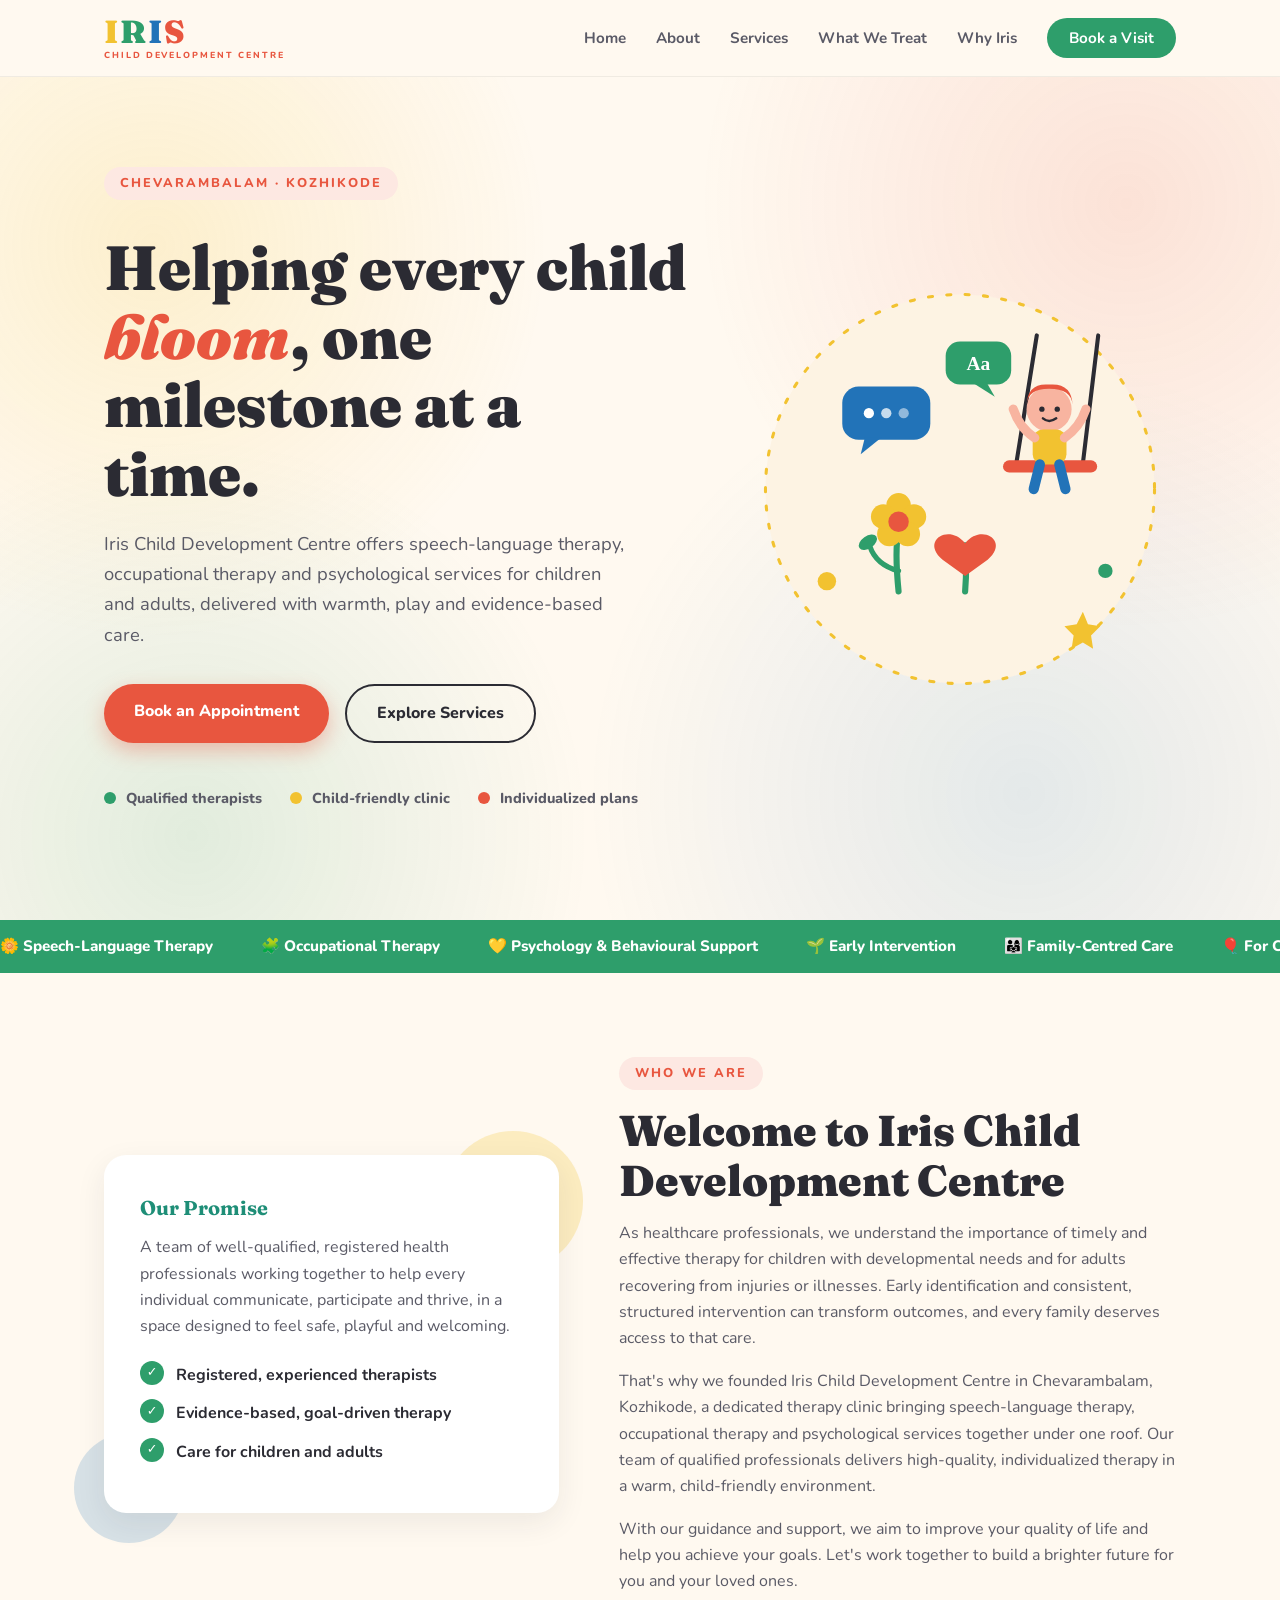
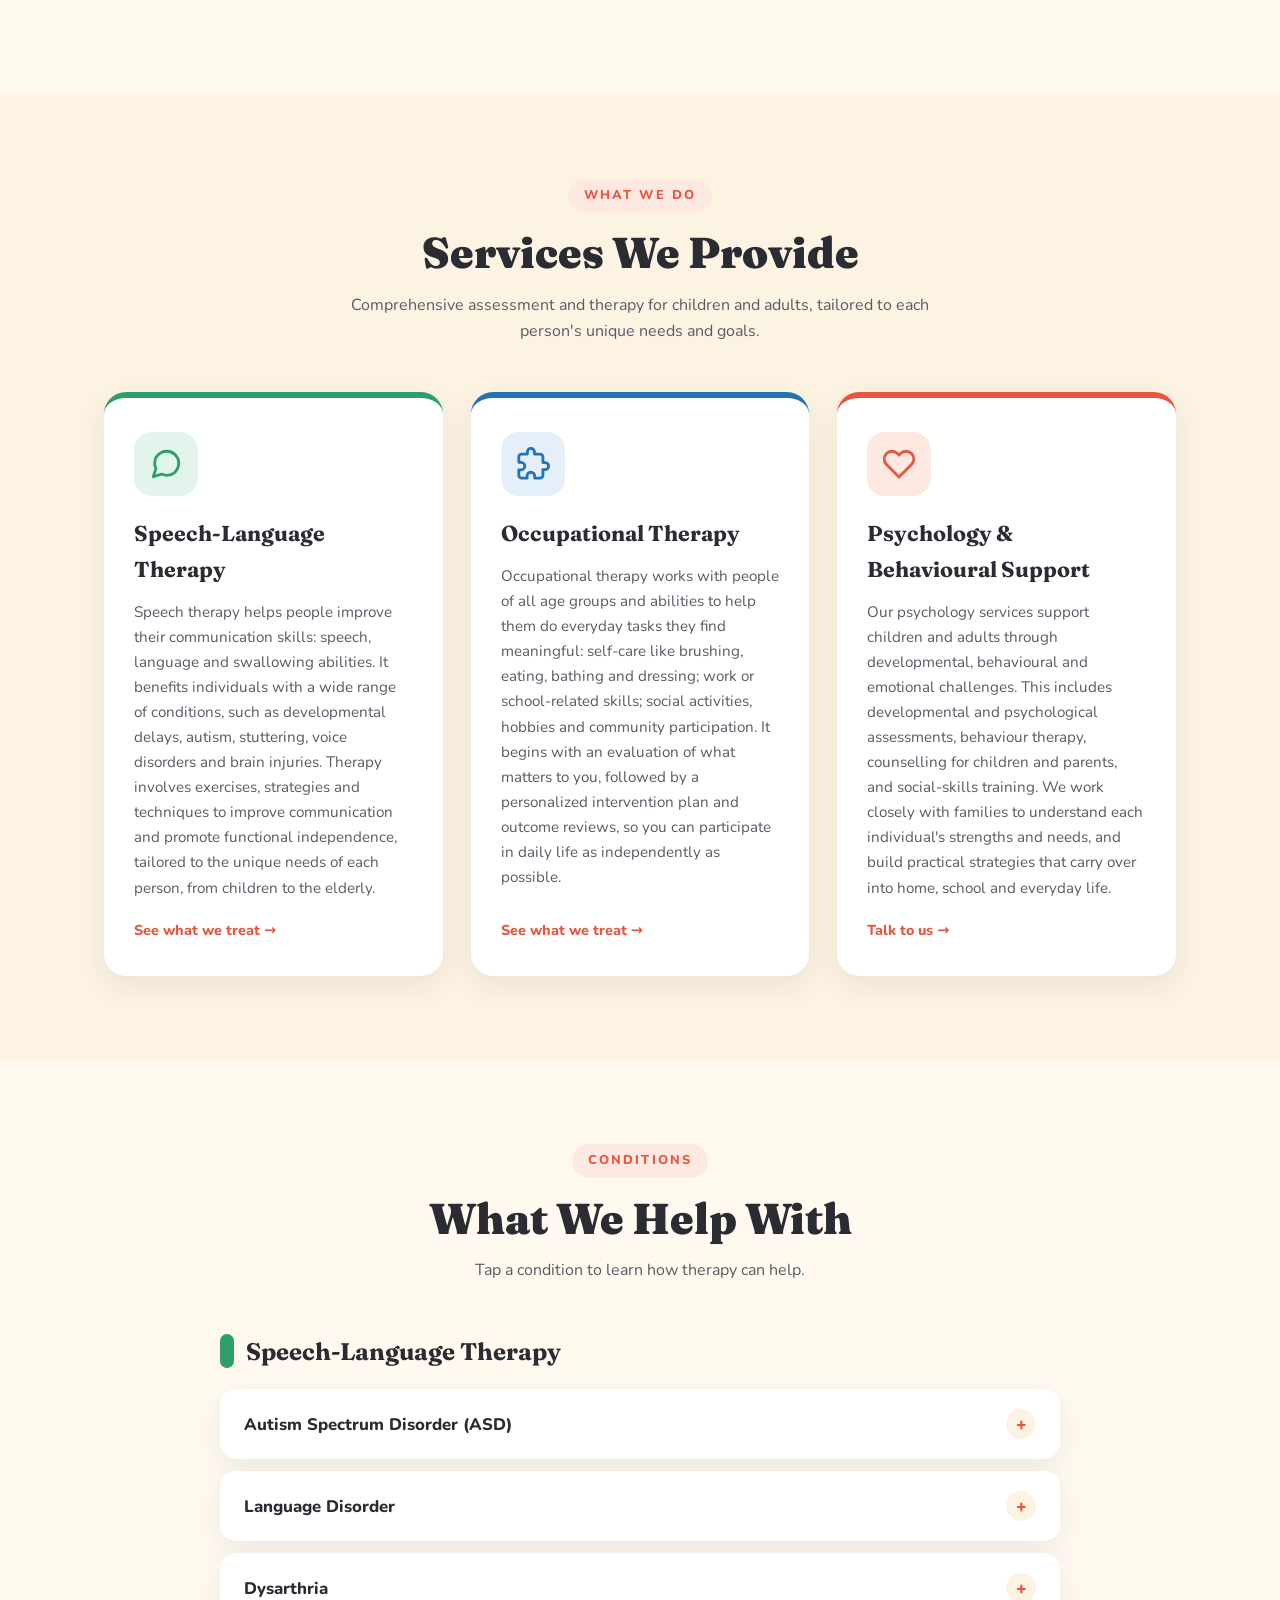
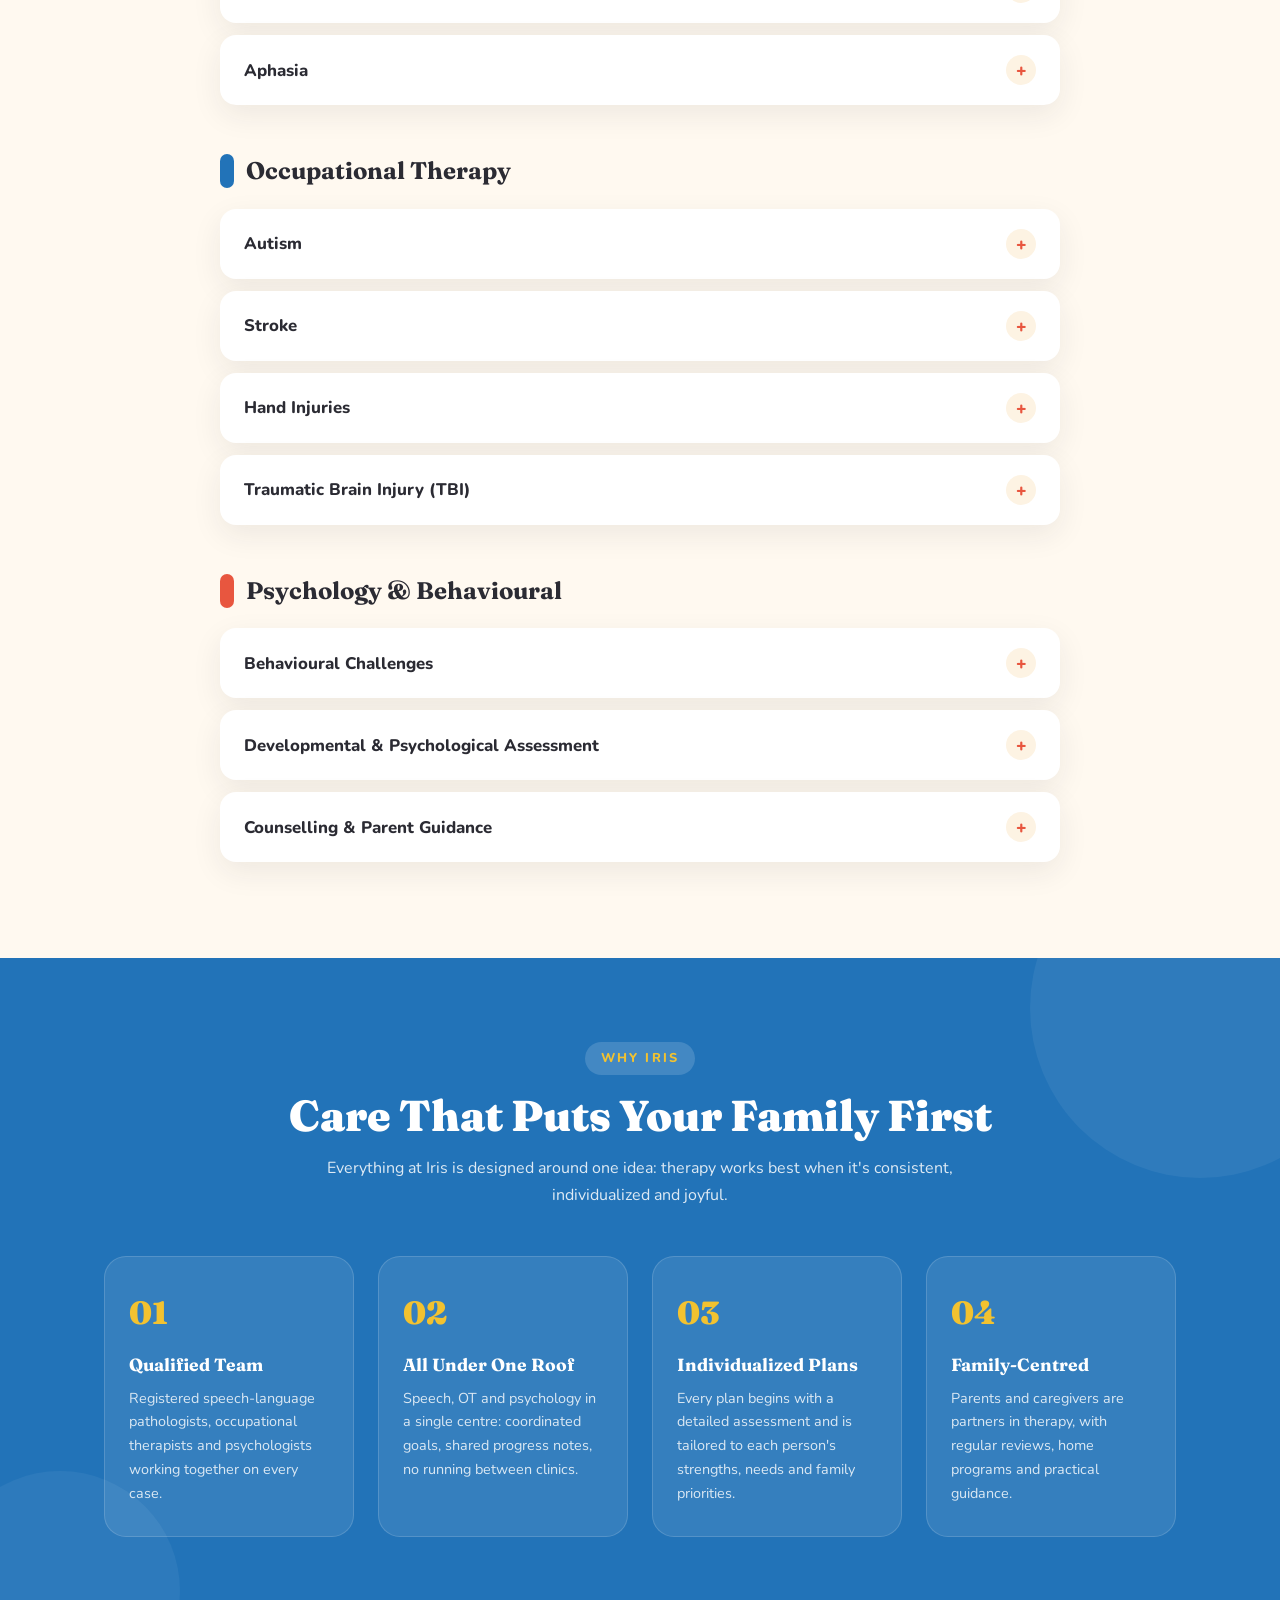
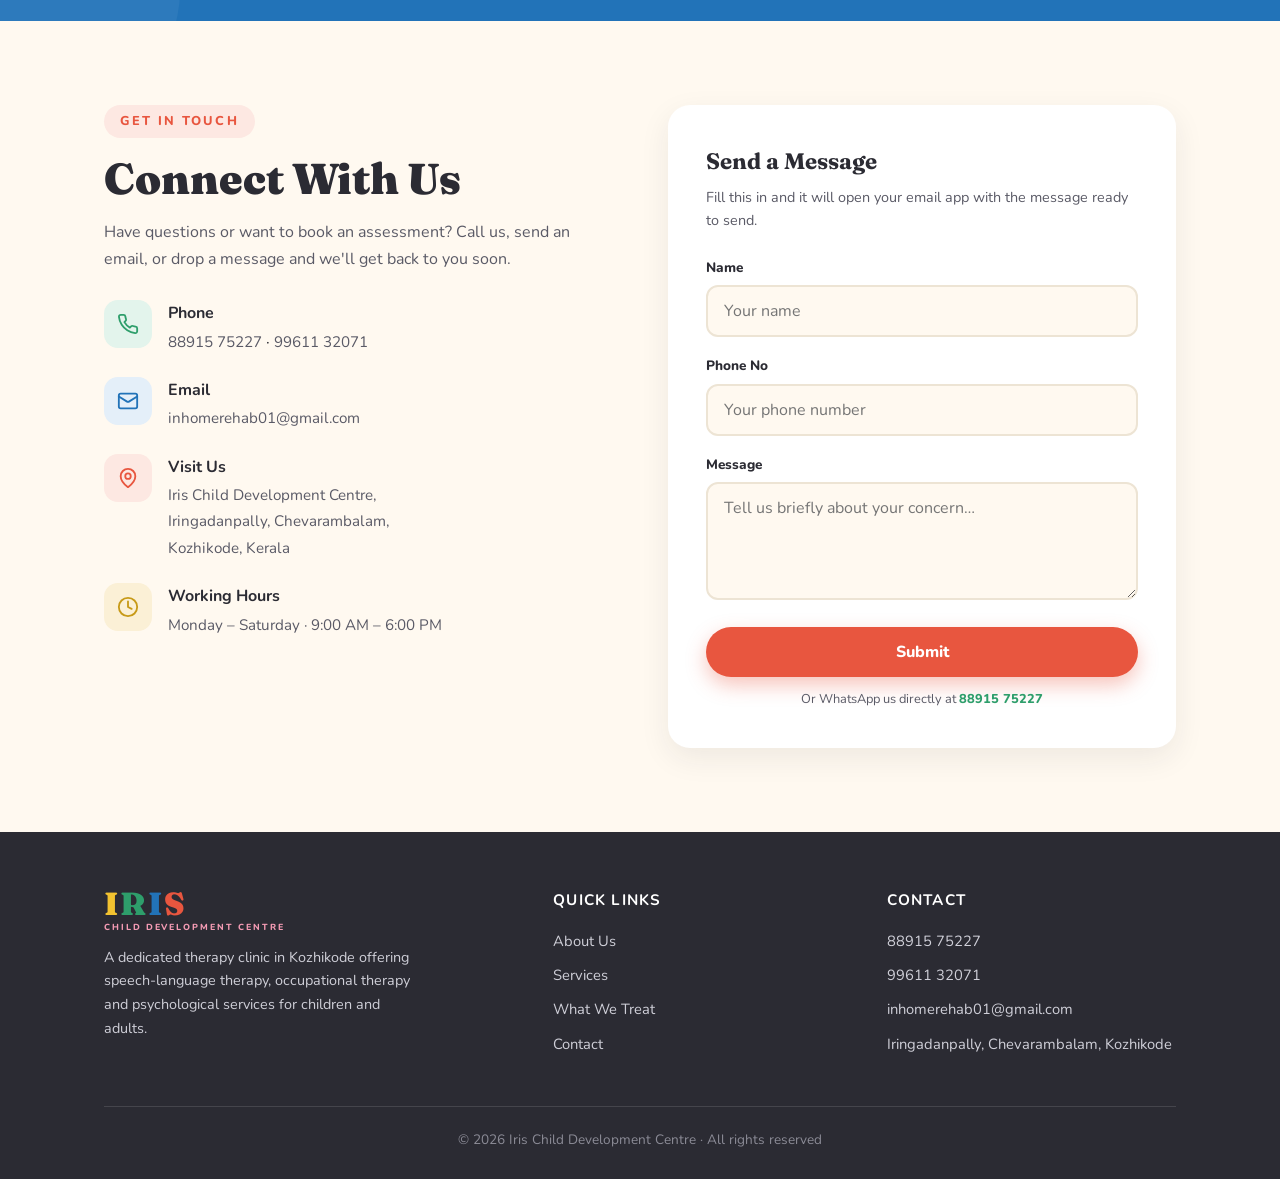
==== commit cac92292: "update" ====
--- a/index.html
+++ b/index.html
@@ -1,392 +1,557 @@
 <!DOCTYPE html>
-<html >
-<head><meta charset="utf-8">
-<title>In Home Rehab</title>
-<meta name="viewport" content="width=device-width, initial-scale=1">
-<meta name="description" content="">
-<link href="https://fonts.googleapis.com/css2?family=League+Spartan:wght@400&display=swap" rel="stylesheet">
-<link href="https://fonts.googleapis.com/icon?family=Material+Icons" rel="stylesheet">
-<style id="vuetify-theme-stylesheet">:root {
-      --v-theme-background: 255,255,255;
-      --v-theme-background-overlay-multiplier: 1;
-      --v-theme-surface: 255,255,255;
-      --v-theme-surface-overlay-multiplier: 1;
-      --v-theme-surface-variant: 66,66,66;
-      --v-theme-surface-variant-overlay-multiplier: 2;
-      --v-theme-on-surface-variant: 238,238,238;
-      --v-theme-primary: 137,195,3;
-      --v-theme-primary-overlay-multiplier: 1;
-      --v-theme-primary-darken-1: 55,0,179;
-      --v-theme-primary-darken-1-overlay-multiplier: 2;
-      --v-theme-secondary: 18,89,93;
-      --v-theme-secondary-overlay-multiplier: 2;
-      --v-theme-secondary-darken-1: 1,135,134;
-      --v-theme-secondary-darken-1-overlay-multiplier: 1;
-      --v-theme-error: 176,0,32;
-      --v-theme-error-overlay-multiplier: 2;
-      --v-theme-info: 33,150,243;
-      --v-theme-info-overlay-multiplier: 1;
-      --v-theme-success: 76,175,80;
-      --v-theme-success-overlay-multiplier: 1;
-      --v-theme-warning: 251,140,0;
-      --v-theme-warning-overlay-multiplier: 1;
-      --v-theme-primary-background: 242,244,245;
-      --v-theme-primary-background-overlay-multiplier: 1;
-      --v-theme-on-background: 0,0,0;
-      --v-theme-on-surface: 0,0,0;
-      --v-theme-on-primary: 0,0,0;
-      --v-theme-on-primary-darken-1: 255,255,255;
-      --v-theme-on-secondary: 255,255,255;
-      --v-theme-on-secondary-darken-1: 255,255,255;
-      --v-theme-on-error: 255,255,255;
-      --v-theme-on-info: 255,255,255;
-      --v-theme-on-success: 255,255,255;
-      --v-theme-on-warning: 255,255,255;
-      --v-theme-on-primary-background: 0,0,0;
-      --v-border-color: 0, 0, 0;
-      --v-border-opacity: 0.12;
-      --v-high-emphasis-opacity: 0.87;
-      --v-medium-emphasis-opacity: 0.6;
-      --v-disabled-opacity: 0.38;
-      --v-idle-opacity: 0.04;
-      --v-hover-opacity: 0.04;
-      --v-focus-opacity: 0.12;
-      --v-selected-opacity: 0.08;
-      --v-activated-opacity: 0.12;
-      --v-pressed-opacity: 0.12;
-      --v-dragged-opacity: 0.08;
-      --v-theme-kbd: 33, 37, 41;
-      --v-theme-on-kbd: 255, 255, 255;
-      --v-theme-code: 245, 245, 245;
-      --v-theme-on-code: 0, 0, 0;
-    }
-    .v-theme--light {
-      color-scheme: normal;
-      --v-theme-background: 255,255,255;
-      --v-theme-background-overlay-multiplier: 1;
-      --v-theme-surface: 255,255,255;
-      --v-theme-surface-overlay-multiplier: 1;
-      --v-theme-surface-variant: 66,66,66;
-      --v-theme-surface-variant-overlay-multiplier: 2;
-      --v-theme-on-surface-variant: 238,238,238;
-      --v-theme-primary: 98,0,238;
-      --v-theme-primary-overlay-multiplier: 2;
-      --v-theme-primary-darken-1: 55,0,179;
-      --v-theme-primary-darken-1-overlay-multiplier: 2;
-      --v-theme-secondary: 3,218,198;
-      --v-theme-secondary-overlay-multiplier: 1;
-      --v-theme-secondary-darken-1: 1,135,134;
-      --v-theme-secondary-darken-1-overlay-multiplier: 1;
-      --v-theme-error: 176,0,32;
-      --v-theme-error-overlay-multiplier: 2;
-      --v-theme-info: 33,150,243;
-      --v-theme-info-overlay-multiplier: 1;
-      --v-theme-success: 76,175,80;
-      --v-theme-success-overlay-multiplier: 1;
-      --v-theme-warning: 251,140,0;
-      --v-theme-warning-overlay-multiplier: 1;
-      --v-theme-on-background: 0,0,0;
-      --v-theme-on-surface: 0,0,0;
-      --v-theme-on-primary: 255,255,255;
-      --v-theme-on-primary-darken-1: 255,255,255;
-      --v-theme-on-secondary: 0,0,0;
-      --v-theme-on-secondary-darken-1: 255,255,255;
-      --v-theme-on-error: 255,255,255;
-      --v-theme-on-info: 255,255,255;
-      --v-theme-on-success: 255,255,255;
-      --v-theme-on-warning: 255,255,255;
-      --v-border-color: 0, 0, 0;
-      --v-border-opacity: 0.12;
-      --v-high-emphasis-opacity: 0.87;
-      --v-medium-emphasis-opacity: 0.6;
-      --v-disabled-opacity: 0.38;
-      --v-idle-opacity: 0.04;
-      --v-hover-opacity: 0.04;
-      --v-focus-opacity: 0.12;
-      --v-selected-opacity: 0.08;
-      --v-activated-opacity: 0.12;
-      --v-pressed-opacity: 0.12;
-      --v-dragged-opacity: 0.08;
-      --v-theme-kbd: 33, 37, 41;
-      --v-theme-on-kbd: 255, 255, 255;
-      --v-theme-code: 245, 245, 245;
-      --v-theme-on-code: 0, 0, 0;
-    }
-    .v-theme--dark {
-      color-scheme: dark;
-      --v-theme-background: 18,18,18;
-      --v-theme-background-overlay-multiplier: 1;
-      --v-theme-surface: 33,33,33;
-      --v-theme-surface-overlay-multiplier: 1;
-      --v-theme-surface-variant: 189,189,189;
-      --v-theme-surface-variant-overlay-multiplier: 2;
-      --v-theme-on-surface-variant: 66,66,66;
-      --v-theme-primary: 187,134,252;
-      --v-theme-primary-overlay-multiplier: 2;
-      --v-theme-primary-darken-1: 55,0,179;
-      --v-theme-primary-darken-1-overlay-multiplier: 1;
-      --v-theme-secondary: 3,218,197;
-      --v-theme-secondary-overlay-multiplier: 2;
-      --v-theme-secondary-darken-1: 3,218,197;
-      --v-theme-secondary-darken-1-overlay-multiplier: 2;
-      --v-theme-error: 207,102,121;
-      --v-theme-error-overlay-multiplier: 2;
-      --v-theme-info: 33,150,243;
-      --v-theme-info-overlay-multiplier: 2;
-      --v-theme-success: 76,175,80;
-      --v-theme-success-overlay-multiplier: 2;
-      --v-theme-warning: 251,140,0;
-      --v-theme-warning-overlay-multiplier: 2;
-      --v-theme-on-background: 255,255,255;
-      --v-theme-on-surface: 255,255,255;
-      --v-theme-on-primary: 255,255,255;
-      --v-theme-on-primary-darken-1: 255,255,255;
-      --v-theme-on-secondary: 0,0,0;
-      --v-theme-on-secondary-darken-1: 0,0,0;
-      --v-theme-on-error: 255,255,255;
-      --v-theme-on-info: 255,255,255;
-      --v-theme-on-success: 255,255,255;
-      --v-theme-on-warning: 255,255,255;
-      --v-border-color: 255, 255, 255;
-      --v-border-opacity: 0.12;
-      --v-high-emphasis-opacity: 0.87;
-      --v-medium-emphasis-opacity: 0.6;
-      --v-disabled-opacity: 0.38;
-      --v-idle-opacity: 0.1;
-      --v-hover-opacity: 0.04;
-      --v-focus-opacity: 0.12;
-      --v-selected-opacity: 0.08;
-      --v-activated-opacity: 0.12;
-      --v-pressed-opacity: 0.16;
-      --v-dragged-opacity: 0.08;
-      --v-theme-kbd: 33, 37, 41;
-      --v-theme-on-kbd: 255, 255, 255;
-      --v-theme-code: 52, 52, 52;
-      --v-theme-on-code: 204, 204, 204;
-    }
-    .v-theme--myTheme {
-      color-scheme: normal;
-      --v-theme-background: 255,255,255;
-      --v-theme-background-overlay-multiplier: 1;
-      --v-theme-surface: 255,255,255;
-      --v-theme-surface-overlay-multiplier: 1;
-      --v-theme-surface-variant: 66,66,66;
-      --v-theme-surface-variant-overlay-multiplier: 2;
-      --v-theme-on-surface-variant: 238,238,238;
-      --v-theme-primary: 137,195,3;
-      --v-theme-primary-overlay-multiplier: 1;
-      --v-theme-primary-darken-1: 55,0,179;
-      --v-theme-primary-darken-1-overlay-multiplier: 2;
-      --v-theme-secondary: 18,89,93;
-      --v-theme-secondary-overlay-multiplier: 2;
-      --v-theme-secondary-darken-1: 1,135,134;
-      --v-theme-secondary-darken-1-overlay-multiplier: 1;
-      --v-theme-error: 176,0,32;
-      --v-theme-error-overlay-multiplier: 2;
-      --v-theme-info: 33,150,243;
-      --v-theme-info-overlay-multiplier: 1;
-      --v-theme-success: 76,175,80;
-      --v-theme-success-overlay-multiplier: 1;
-      --v-theme-warning: 251,140,0;
-      --v-theme-warning-overlay-multiplier: 1;
-      --v-theme-primary-background: 242,244,245;
-      --v-theme-primary-background-overlay-multiplier: 1;
-      --v-theme-on-background: 0,0,0;
-      --v-theme-on-surface: 0,0,0;
-      --v-theme-on-primary: 0,0,0;
-      --v-theme-on-primary-darken-1: 255,255,255;
-      --v-theme-on-secondary: 255,255,255;
-      --v-theme-on-secondary-darken-1: 255,255,255;
-      --v-theme-on-error: 255,255,255;
-      --v-theme-on-info: 255,255,255;
-      --v-theme-on-success: 255,255,255;
-      --v-theme-on-warning: 255,255,255;
-      --v-theme-on-primary-background: 0,0,0;
-      --v-border-color: 0, 0, 0;
-      --v-border-opacity: 0.12;
-      --v-high-emphasis-opacity: 0.87;
-      --v-medium-emphasis-opacity: 0.6;
-      --v-disabled-opacity: 0.38;
-      --v-idle-opacity: 0.04;
-      --v-hover-opacity: 0.04;
-      --v-focus-opacity: 0.12;
-      --v-selected-opacity: 0.08;
-      --v-activated-opacity: 0.12;
-      --v-pressed-opacity: 0.12;
-      --v-dragged-opacity: 0.08;
-      --v-theme-kbd: 33, 37, 41;
-      --v-theme-on-kbd: 255, 255, 255;
-      --v-theme-code: 245, 245, 245;
-      --v-theme-on-code: 0, 0, 0;
-    }
-    .bg-background {
-      --v-theme-overlay-multiplier: var(--v-theme-background-overlay-multiplier);
-      background: rgb(var(--v-theme-background)) !important;
-      color: rgb(var(--v-theme-on-background)) !important;
-    }
-    .bg-surface {
-      --v-theme-overlay-multiplier: var(--v-theme-surface-overlay-multiplier);
-      background: rgb(var(--v-theme-surface)) !important;
-      color: rgb(var(--v-theme-on-surface)) !important;
-    }
-    .bg-surface-variant {
-      --v-theme-overlay-multiplier: var(--v-theme-surface-variant-overlay-multiplier);
-      background: rgb(var(--v-theme-surface-variant)) !important;
-      color: rgb(var(--v-theme-on-surface-variant)) !important;
-    }
-    .bg-primary {
-      --v-theme-overlay-multiplier: var(--v-theme-primary-overlay-multiplier);
-      background: rgb(var(--v-theme-primary)) !important;
-      color: rgb(var(--v-theme-on-primary)) !important;
-    }
-    .bg-primary-darken-1 {
-      --v-theme-overlay-multiplier: var(--v-theme-primary-darken-1-overlay-multiplier);
-      background: rgb(var(--v-theme-primary-darken-1)) !important;
-      color: rgb(var(--v-theme-on-primary-darken-1)) !important;
-    }
-    .bg-secondary {
-      --v-theme-overlay-multiplier: var(--v-theme-secondary-overlay-multiplier);
-      background: rgb(var(--v-theme-secondary)) !important;
-      color: rgb(var(--v-theme-on-secondary)) !important;
-    }
-    .bg-secondary-darken-1 {
-      --v-theme-overlay-multiplier: var(--v-theme-secondary-darken-1-overlay-multiplier);
-      background: rgb(var(--v-theme-secondary-darken-1)) !important;
-      color: rgb(var(--v-theme-on-secondary-darken-1)) !important;
-    }
-    .bg-error {
-      --v-theme-overlay-multiplier: var(--v-theme-error-overlay-multiplier);
-      background: rgb(var(--v-theme-error)) !important;
-      color: rgb(var(--v-theme-on-error)) !important;
-    }
-    .bg-info {
-      --v-theme-overlay-multiplier: var(--v-theme-info-overlay-multiplier);
-      background: rgb(var(--v-theme-info)) !important;
-      color: rgb(var(--v-theme-on-info)) !important;
-    }
-    .bg-success {
-      --v-theme-overlay-multiplier: var(--v-theme-success-overlay-multiplier);
-      background: rgb(var(--v-theme-success)) !important;
-      color: rgb(var(--v-theme-on-success)) !important;
-    }
-    .bg-warning {
-      --v-theme-overlay-multiplier: var(--v-theme-warning-overlay-multiplier);
-      background: rgb(var(--v-theme-warning)) !important;
-      color: rgb(var(--v-theme-on-warning)) !important;
-    }
-    .bg-primary-background {
-      --v-theme-overlay-multiplier: var(--v-theme-primary-background-overlay-multiplier);
-      background: rgb(var(--v-theme-primary-background)) !important;
-      color: rgb(var(--v-theme-on-primary-background)) !important;
-    }
-    .text-background {
-      color: rgb(var(--v-theme-background)) !important;
-    }
-    .border-background {
-      --v-border-color: var(--v-theme-background);
-    }
-    .text-surface {
-      color: rgb(var(--v-theme-surface)) !important;
-    }
-    .border-surface {
-      --v-border-color: var(--v-theme-surface);
-    }
-    .text-surface-variant {
-      color: rgb(var(--v-theme-surface-variant)) !important;
-    }
-    .border-surface-variant {
-      --v-border-color: var(--v-theme-surface-variant);
-    }
-    .on-surface-variant {
-      color: rgb(var(--v-theme-on-surface-variant)) !important;
-    }
-    .text-primary {
-      color: rgb(var(--v-theme-primary)) !important;
-    }
-    .border-primary {
-      --v-border-color: var(--v-theme-primary);
-    }
-    .text-primary-darken-1 {
-      color: rgb(var(--v-theme-primary-darken-1)) !important;
-    }
-    .border-primary-darken-1 {
-      --v-border-color: var(--v-theme-primary-darken-1);
-    }
-    .text-secondary {
-      color: rgb(var(--v-theme-secondary)) !important;
-    }
-    .border-secondary {
-      --v-border-color: var(--v-theme-secondary);
-    }
-    .text-secondary-darken-1 {
-      color: rgb(var(--v-theme-secondary-darken-1)) !important;
-    }
-    .border-secondary-darken-1 {
-      --v-border-color: var(--v-theme-secondary-darken-1);
-    }
-    .text-error {
-      color: rgb(var(--v-theme-error)) !important;
-    }
-    .border-error {
-      --v-border-color: var(--v-theme-error);
-    }
-    .text-info {
-      color: rgb(var(--v-theme-info)) !important;
-    }
-    .border-info {
-      --v-border-color: var(--v-theme-info);
-    }
-    .text-success {
-      color: rgb(var(--v-theme-success)) !important;
-    }
-    .border-success {
-      --v-border-color: var(--v-theme-success);
-    }
-    .text-warning {
-      color: rgb(var(--v-theme-warning)) !important;
-    }
-    .border-warning {
-      --v-border-color: var(--v-theme-warning);
-    }
-    .on-background {
-      color: rgb(var(--v-theme-on-background)) !important;
-    }
-    .on-surface {
-      color: rgb(var(--v-theme-on-surface)) !important;
-    }
-    .on-primary {
-      color: rgb(var(--v-theme-on-primary)) !important;
-    }
-    .on-primary-darken-1 {
-      color: rgb(var(--v-theme-on-primary-darken-1)) !important;
-    }
-    .on-secondary {
-      color: rgb(var(--v-theme-on-secondary)) !important;
-    }
-    .on-secondary-darken-1 {
-      color: rgb(var(--v-theme-on-secondary-darken-1)) !important;
-    }
-    .on-error {
-      color: rgb(var(--v-theme-on-error)) !important;
-    }
-    .on-info {
-      color: rgb(var(--v-theme-on-info)) !important;
-    }
-    .on-success {
-      color: rgb(var(--v-theme-on-success)) !important;
-    }
-    .on-warning {
-      color: rgb(var(--v-theme-on-warning)) !important;
-    }
-    .text-primary-background {
-      color: rgb(var(--v-theme-primary-background)) !important;
-    }
-    .border-primary-background {
-      --v-border-color: var(--v-theme-primary-background);
-    }
-    .on-primary-background {
-      color: rgb(var(--v-theme-on-primary-background)) !important;
-    }
-</style><link rel="modulepreload" href="/_payload.js"><link rel="modulepreload" as="script" crossorigin href="/_nuxt/entry.9eba175a.js"><link rel="preload" as="style" href="/_nuxt/entry.f0d45263.css"><link rel="modulepreload" as="script" crossorigin href="/_nuxt/index.bea83f43.js"><link rel="modulepreload" as="script" crossorigin href="/_nuxt/HeaderComponent.049687e4.js"><link rel="modulepreload" as="script" crossorigin href="/_nuxt/Icon.5a89dbdd.js"><link rel="modulepreload" as="script" crossorigin href="/_nuxt/config.1484998d.js"><link rel="modulepreload" as="script" crossorigin href="/_nuxt/CarriersForm.e155253e.js"><link rel="modulepreload" as="script" crossorigin href="/_nuxt/Thankyou.4bfee80b.js"><link rel="modulepreload" as="script" crossorigin href="/_nuxt/logo.f4a21025.js"><link rel="modulepreload" as="script" crossorigin href="/_nuxt/FooterComponent.355ec40e.js"><link rel="modulepreload" as="script" crossorigin href="/_nuxt/Carousel.d4780391.js"><link rel="modulepreload" as="script" crossorigin href="/_nuxt/WelcomeForm.1b7027cf.js"><link rel="modulepreload" as="script" crossorigin href="/_nuxt/Welcome.5285be82.js"><link rel="modulepreload" as="script" crossorigin href="/_nuxt/BreadComponent.95cd7e0c.js"><link rel="modulepreload" as="script" crossorigin href="/_nuxt/ServiceProvided.877854ac.js"><link rel="modulepreload" as="script" crossorigin href="/_nuxt/ServiceCard.6d1c1ba8.js"><link rel="prefetch" as="script" crossorigin href="/_nuxt/error-component.c6486b50.js"><link rel="stylesheet" href="/_nuxt/entry.f0d45263.css"><style>:root{--primary-text-color:#89c303;--secondary-text-color:#12595d;--primary-background:#f2f4f5}html{font-family:League Spartan,sans-serif;scroll-behavior:smooth}.welcome-test{opacity:0}.heading-text{font-size:clamp(2em,4vw,3em);font-weight:900}.heading-text,.paragraph-text{color:var(--secondary-text-color)}.paragraph-text{font-size:clamp(1em,4vw,1.5em);text-align:justify}.welcome-div{background-color:var(--primary-background);padding:10px}.welcome-component{padding:100px 0}</style><style>.drawer-btn{align-items:center;display:flex;flex-direction:column;justify-content:center;margin-top:50px}.drawer-btn .header-btn{width:140px}.app-bar{height:90px!important;justify-content:center;padding:5px!important}.list-item{cursor:pointer}.bar-icon{background-color:#adff2f}.header-icon{font-size:26px}.header-icon,.header-icon-1{color:var(--primary-text-color)}.header-icon-1{cursor:pointer;font-size:23px}.phone-text{color:var(--secondary-text-color);font-size:17px;text-decoration:none}.mail-text{font-size:18px}.carrier-text{color:var(--primary-text-color);cursor:pointer;font-size:22px;text-decoration:underline}.header-btn{text-transform:capitalize}</style><style>.icon[data-v-cf1ec82f]{display:inline-block;vertical-align:middle}</style><style>.form-user-btn{display:flex}.form-title{background-color:var(--primary-background);color:#fff}.icon-close{cursor:pointer;font-size:30px}</style><style>.social-icon{text-decoration:none}.margin-height{margin-top:130px}.social-media{display:flex;gap:40px;list-style:none}.social-media li{color:var(--primary-text-color);cursor:pointer;font-size:1.3em;font-weight:500;letter-spacing:.1rem;line-height:1.333}.social-media li:hover{color:var(--secondary-text-color)}.social-media-small{justify-content:end}.icon-color{color:var(--primary-text-color)}.main-conntent{display:flex;flex-direction:column;height:100%;justify-content:center}.main-carousel{min-height:95vh}.carousel-item{border-radius:20px}.banner-header{color:var(--primary-text-color);font-size:clamp(3.5em,4vw,4.5em);font-weight:900;line-height:1.333;margin-top:0}.banner-subtitle{color:var(--secondary-text-color);font-size:clamp(.5em,4vw,1.5em);font-weight:500;line-height:1.333;text-align:justify}.banner-btn{background-color:var(--secondary-text-color);color:#fff;font-size:1.2em;padding:25px 30px 45px;text-transform:capitalize}</style><style>.welcome-li-div[data-v-6d1e6ece]{display:flex}.welcome-ul[data-v-6d1e6ece]{list-style:none}.welcome-li-div h4[data-v-6d1e6ece]{font-size:clamp(1em,4vw,1.5em);font-weight:900;line-height:1.333}.welcome-li-div h6[data-v-6d1e6ece]{font-size:clamp(.5em,4vw,1em);font-weight:900;line-height:1.333}.welcome-ul li[data-v-6d1e6ece]{margin-bottom:30px}.icon-welcome[data-v-6d1e6ece]{color:var(--primary-text-color);font-size:60px;font-weight:900}.welcome-img[data-v-6d1e6ece]{border-radius:20px;height:100%}.welcome-who[data-v-6d1e6ece]{color:var(--primary-text-color);font-size:clamp(.8em,4vw,1.5em)}</style><style>.form-user-btn{display:flex}.form-title{background-color:var(--primary-background);color:#fff}</style><style>.icon-thankyou{color:var(--primary-text-color);font-size:100px!important;text-align:center}</style><style>.service-btn{color:var(--primary-text-color)}.service-title{color:var(--secondary-text-color)}.service-text{min-height:270px;text-align:justify}</style><style>.footer-main{background-color:var(--secondary-text-color);color:#fff}.date-footer,.footer-icon{color:var(--primary-text-color)}.footer-icon{cursor:pointer;font-size:27px}.footer-icon :hover{color:#fff}.footer-img{background-blend-mode:lighten}hr{background-color:rgba(26,224,238,.466);border:none;height:2px}</style></head>
-<body ><div id="__nuxt"><!--[--><!--[--><!--[--><div><div class="header-content"><div class="v-layout" style="z-index:1000;"><!--[--><!--[--><nav class="v-navigation-drawer v-navigation-drawer--right v-navigation-drawer--temporary v-theme--myTheme" style="right:0;z-index:1004;transform:translateX(110%);position:fixed;transition:none !important;"><!----><!----><div class="v-navigation-drawer__content"><!--[--><div><svg xmlns="http://www.w3.org/2000/svg" xmlns:xlink="http://www.w3.org/1999/xlink" aria-hidden="true" role="img" class="icon icon-close text-primary-text float-right mr-5 mt-5" style="" width="1em" height="1em" viewBox="0 0 24 24" data-v-cf1ec82f><path fill="currentColor" d="M19 6.41L17.59 5L12 10.59L6.41 5L5 6.41L10.59 12L5 17.59L6.41 19L12 13.41L17.59 19L19 17.59L13.41 12z"/></svg></div><h2 class="text-primary ml-5 mt-5">In Home Rehab</h2><div class="mt-5"><!--[--><div class="v-list-item v-theme--myTheme v-list-item--density-default v-list-item--variant-text" style=""><!--[--><!----><span class="v-list-item__underlay"></span><!--]--><!----><div class="v-list-item__content" data-no-activator><!----><!----><!--[--><a href="#in-home-rehab" class="text-primary" style="text-decoration:none;"><div class="v-list-item-title ml-5 list-item"><svg xmlns="http://www.w3.org/2000/svg" xmlns:xlink="http://www.w3.org/1999/xlink" aria-hidden="true" role="img" class="icon mr-2 text-primary" style="" width="1em" height="1em" viewBox="0 0 24 24" data-v-cf1ec82f><path fill="currentColor" d="m5.5 4.14l-1 1.72L15 12L4.5 18.14l1 1.72L19 12z"/></svg>InHome Rehab</div></a><!--]--></div><!----></div><div class="v-list-item v-theme--myTheme v-list-item--density-default v-list-item--variant-text" style=""><!--[--><!----><span class="v-list-item__underlay"></span><!--]--><!----><div class="v-list-item__content" data-no-activator><!----><!----><!--[--><a href="#service-we-provide" class="text-primary" style="text-decoration:none;"><div class="v-list-item-title ml-5 list-item"><svg xmlns="http://www.w3.org/2000/svg" xmlns:xlink="http://www.w3.org/1999/xlink" aria-hidden="true" role="img" class="icon mr-2 text-primary" style="" width="1em" height="1em" viewBox="0 0 24 24" data-v-cf1ec82f><path fill="currentColor" d="m5.5 4.14l-1 1.72L15 12L4.5 18.14l1 1.72L19 12z"/></svg>Service We Provide</div></a><!--]--></div><!----></div><div class="v-list-item v-theme--myTheme v-list-item--density-default v-list-item--variant-text" style=""><!--[--><!----><span class="v-list-item__underlay"></span><!--]--><!----><div class="v-list-item__content" data-no-activator><!----><!----><!--[--><a href="#why-home-therapy" class="text-primary" style="text-decoration:none;"><div class="v-list-item-title ml-5 list-item"><svg xmlns="http://www.w3.org/2000/svg" xmlns:xlink="http://www.w3.org/1999/xlink" aria-hidden="true" role="img" class="icon mr-2 text-primary" style="" width="1em" height="1em" viewBox="0 0 24 24" data-v-cf1ec82f><path fill="currentColor" d="m5.5 4.14l-1 1.72L15 12L4.5 18.14l1 1.72L19 12z"/></svg>Why Home Therapy</div></a><!--]--></div><!----></div><!--]--></div><div class="drawer-btn"><div><a href="#welcom-form-id" style="text-decoration:none;"><button type="button" class="v-btn v-btn--elevated v-theme--myTheme v-btn--density-default v-btn--size-default v-btn--variant-elevated header-btn bg-secondary" style=""><!--[--><span class="v-btn__overlay"></span><span class="v-btn__underlay"></span><!--]--><!----><span class="v-btn__content" data-no-activator><!--[--> Connect with Us<!--]--></span><!----><!----></button></a></div><div class="mt-5"><button type="button" class="v-btn v-btn--elevated v-theme--myTheme v-btn--density-default v-btn--size-default v-btn--variant-elevated header-btn bg-secondary" style=""><!--[--><span class="v-btn__overlay"></span><span class="v-btn__underlay"></span><!--]--><!----><span class="v-btn__content" data-no-activator><!--[--> careers<!--]--></span><!----><!----></button></div></div><!--]--></div><!----></nav><!----><!--]--><header class="v-toolbar v-toolbar--density-default v-theme--myTheme v-app-bar app-bar" style="top:0;z-index:1006;transform:translateY(0%);position:fixed;transition:none !important;" scroll-target="#scrolling-techniques-6"><!----><!--[--><div class="v-toolbar__content" style="height:64px;"><!----><!----><!--[--><div class="v-row px-10 py-5 app-bar-row align-center" style="display:none;"><div class="v-col"><img src="/images/logo.png" class="mt-2" width="160px" alt></div><div class="v-col" justify-center><p class="text-center carrier-text"> Careers </p><!--[--><!----><!----><!--]--></div><div class="v-col"><div><div class="text-end"><svg xmlns="http://www.w3.org/2000/svg" xmlns:xlink="http://www.w3.org/1999/xlink" aria-hidden="true" role="img" class="icon header-icon-1" style="" width="1em" height="1em" viewBox="0 0 24 24" data-v-cf1ec82f><path fill="currentColor" d="M19.44 13c-.22 0-.45-.07-.67-.12a9.4 9.4 0 0 1-1.31-.39a2 2 0 0 0-2.48 1l-.22.45a12.2 12.2 0 0 1-2.66-2a12.2 12.2 0 0 1-2-2.66l.42-.28a2 2 0 0 0 1-2.48a10 10 0 0 1-.39-1.31c-.05-.22-.09-.45-.12-.68a3 3 0 0 0-3-2.49h-3a3 3 0 0 0-3 3.41a19 19 0 0 0 16.52 16.46h.38a3 3 0 0 0 2-.76a3 3 0 0 0 1-2.25v-3a3 3 0 0 0-2.47-2.9m.5 6a1 1 0 0 1-.34.75a1.05 1.05 0 0 1-.82.25A17 17 0 0 1 4.07 5.22a1.1 1.1 0 0 1 .25-.82a1 1 0 0 1 .75-.34h3a1 1 0 0 1 1 .79q.06.41.15.81a11 11 0 0 0 .46 1.55l-1.4.65a1 1 0 0 0-.49 1.33a14.5 14.5 0 0 0 7 7a1 1 0 0 0 .76 0a1 1 0 0 0 .57-.52l.62-1.4a14 14 0 0 0 1.58.46q.4.09.81.15a1 1 0 0 1 .79 1Z"/></svg><span class="ml-2 phone-text">8891575227 / 9961132071</span></div><div class="text-end mt-2"><svg xmlns="http://www.w3.org/2000/svg" xmlns:xlink="http://www.w3.org/1999/xlink" aria-hidden="true" role="img" class="icon header-icon" style="" width="1em" height="1em" viewBox="0 0 24 24" data-v-cf1ec82f><path fill="currentColor" d="m20 8l-8 5l-8-5V6l8 5l8-5m0-2H4c-1.11 0-2 .89-2 2v12a2 2 0 0 0 2 2h16a2 2 0 0 0 2-2V6a2 2 0 0 0-2-2"/></svg><a class="ml-2 mail-text" href="mailto: inhomerehab01@gmail.com">inhomerehab01@gmail.com</a></div></div></div></div><div class="v-row px-10 py-5 app-bar-row align-center"><div class="v-col"><img src="/images/logo.png" class="mt-n2 ml-n7" width="160px" alt></div><div class="v-col"><div class="float-right mt-n5 mr-n10"><!--[--><!--[--><svg xmlns="http://www.w3.org/2000/svg" xmlns:xlink="http://www.w3.org/1999/xlink" aria-hidden="true" role="img" class="icon header-icon-1" aria-haspopup="menu" aria-expanded="false" aria-owns="v-menu-7" style="" width="1em" height="1em" viewBox="0 0 24 24" data-v-cf1ec82f><path fill="currentColor" d="M19.44 13c-.22 0-.45-.07-.67-.12a9.4 9.4 0 0 1-1.31-.39a2 2 0 0 0-2.48 1l-.22.45a12.2 12.2 0 0 1-2.66-2a12.2 12.2 0 0 1-2-2.66l.42-.28a2 2 0 0 0 1-2.48a10 10 0 0 1-.39-1.31c-.05-.22-.09-.45-.12-.68a3 3 0 0 0-3-2.49h-3a3 3 0 0 0-3 3.41a19 19 0 0 0 16.52 16.46h.38a3 3 0 0 0 2-.76a3 3 0 0 0 1-2.25v-3a3 3 0 0 0-2.47-2.9m.5 6a1 1 0 0 1-.34.75a1.05 1.05 0 0 1-.82.25A17 17 0 0 1 4.07 5.22a1.1 1.1 0 0 1 .25-.82a1 1 0 0 1 .75-.34h3a1 1 0 0 1 1 .79q.06.41.15.81a11 11 0 0 0 .46 1.55l-1.4.65a1 1 0 0 0-.49 1.33a14.5 14.5 0 0 0 7 7a1 1 0 0 0 .76 0a1 1 0 0 0 .57-.52l.62-1.4a14 14 0 0 0 1.58.46q.4.09.81.15a1 1 0 0 1 .79 1Z"/></svg><!--]--><!----><!--]--><button type="button" class="v-btn v-btn--icon v-theme--myTheme v-btn--density-default v-btn--size-default v-btn--variant-text v-app-bar-nav-icon ml-4 bar-icon" style=""><!--[--><span class="v-btn__overlay"></span><span class="v-btn__underlay"></span><!--]--><!----><span class="v-btn__content" data-no-activator><i class="v-icon notranslate v-theme--myTheme v-icon--size-default" style="" aria-hidden="true"><svg class="v-icon__svg" xmlns="http://www.w3.org/2000/svg" viewBox="0 0 24 24" role="img" aria-hidden="true"><path d="M3,6H21V8H3V6M3,11H21V13H3V11M3,16H21V18H3V16Z"></path></svg></i></span><!----><!----></button></div></div></div><!--]--><!----></div><!--]--><!--[--><!----><!--]--></header><!--]--></div></div><div class="mt-n10 mt-md-10 px-5 px-md-10"><div id="why-home-therapy"><div class="v-row margin-height"><div class="v-col-md-6 v-col-12"><div class=""><h1 class="heading-text"> Restoring your health, Right where you are </h1></div></div><div class="v-col-md-6 v-col-12"><div class="v-window v-window--show-arrows-on-hover v-theme--myTheme v-carousel v-carousel--hide-delimiter-background carousel" style="height:45vh;"><div class="v-window__container" style=""><!--[--><!--[--><div class="v-window-item v-carousel-item" style="display:none;"><!----></div><div class="v-window-item v-carousel-item" style="display:none;"><!----></div><div class="v-window-item v-carousel-item" style="display:none;"><!----></div><div class="v-window-item v-carousel-item" style="display:none;"><!----></div><div class="v-window-item v-carousel-item" style="display:none;"><!----></div><!--]--><!--]--><div class="v-window__controls"><!--[--><button type="button" class="v-btn v-btn--elevated v-btn--icon v-theme--myTheme v-btn--density-default v-btn--size-default v-btn--variant-elevated v-window__left" style="" arialabel="Previous visual"><!--[--><span class="v-btn__overlay"></span><span class="v-btn__underlay"></span><!--]--><!----><span class="v-btn__content" data-no-activator><i class="v-icon notranslate v-theme--myTheme v-icon--size-default" style="" aria-hidden="true"><svg class="v-icon__svg" xmlns="http://www.w3.org/2000/svg" viewBox="0 0 24 24" role="img" aria-hidden="true"><path d="M15.41,16.58L10.83,12L15.41,7.41L14,6L8,12L14,18L15.41,16.58Z"></path></svg></i></span><!----><!----></button><button type="button" class="v-btn v-btn--elevated v-btn--icon v-theme--myTheme v-btn--density-default v-btn--size-default v-btn--variant-elevated v-window__right" style="" arialabel="Next visual"><!--[--><span class="v-btn__overlay"></span><span class="v-btn__underlay"></span><!--]--><!----><span class="v-btn__content" data-no-activator><i class="v-icon notranslate v-theme--myTheme v-icon--size-default" style="" aria-hidden="true"><svg class="v-icon__svg" xmlns="http://www.w3.org/2000/svg" viewBox="0 0 24 24" role="img" aria-hidden="true"><path d="M8.59,16.58L13.17,12L8.59,7.41L10,6L16,12L10,18L8.59,16.58Z"></path></svg></i></span><!----><!----></button><!--]--></div></div><!--[--><!--[--><div class="v-carousel__controls" style="left:auto;right:auto;"><!----></div><!----><!--]--><!--]--></div><div><ul class="social-media mt-3 social-media-small"><!--[--><li><a class="social-icon text-primary" href="https://www.facebook.com/profile.php?id=100092701407162"><svg xmlns="http://www.w3.org/2000/svg" xmlns:xlink="http://www.w3.org/1999/xlink" aria-hidden="true" role="img" class="icon" style="" width="1em" height="1em" viewBox="0 0 24 24" data-v-cf1ec82f><path fill="currentColor" d="M20.9 2H3.1A1.1 1.1 0 0 0 2 3.1v17.8A1.1 1.1 0 0 0 3.1 22h9.58v-7.75h-2.6v-3h2.6V9a3.64 3.64 0 0 1 3.88-4a20 20 0 0 1 2.33.12v2.7H17.3c-1.26 0-1.5.6-1.5 1.47v1.93h3l-.39 3H15.8V22h5.1a1.1 1.1 0 0 0 1.1-1.1V3.1A1.1 1.1 0 0 0 20.9 2"/></svg></a></li><li><a class="social-icon text-primary" href="https://www.instagram.com/inhomerehab01/"><svg xmlns="http://www.w3.org/2000/svg" xmlns:xlink="http://www.w3.org/1999/xlink" aria-hidden="true" role="img" class="icon" style="" width="1em" height="1em" viewBox="0 0 24 24" data-v-cf1ec82f><path fill="currentColor" d="M17.34 5.46a1.2 1.2 0 1 0 1.2 1.2a1.2 1.2 0 0 0-1.2-1.2m4.6 2.42a7.6 7.6 0 0 0-.46-2.43a4.9 4.9 0 0 0-1.16-1.77a4.7 4.7 0 0 0-1.77-1.15a7.3 7.3 0 0 0-2.43-.47C15.06 2 14.72 2 12 2s-3.06 0-4.12.06a7.3 7.3 0 0 0-2.43.47a4.8 4.8 0 0 0-1.77 1.15a4.7 4.7 0 0 0-1.15 1.77a7.3 7.3 0 0 0-.47 2.43C2 8.94 2 9.28 2 12s0 3.06.06 4.12a7.3 7.3 0 0 0 .47 2.43a4.7 4.7 0 0 0 1.15 1.77a4.8 4.8 0 0 0 1.77 1.15a7.3 7.3 0 0 0 2.43.47C8.94 22 9.28 22 12 22s3.06 0 4.12-.06a7.3 7.3 0 0 0 2.43-.47a4.7 4.7 0 0 0 1.77-1.15a4.85 4.85 0 0 0 1.16-1.77a7.6 7.6 0 0 0 .46-2.43c0-1.06.06-1.4.06-4.12s0-3.06-.06-4.12M20.14 16a5.6 5.6 0 0 1-.34 1.86a3.06 3.06 0 0 1-.75 1.15a3.2 3.2 0 0 1-1.15.75a5.6 5.6 0 0 1-1.86.34c-1 .05-1.37.06-4 .06s-3 0-4-.06a5.7 5.7 0 0 1-1.94-.3a3.3 3.3 0 0 1-1.1-.75a3 3 0 0 1-.74-1.15a5.5 5.5 0 0 1-.4-1.9c0-1-.06-1.37-.06-4s0-3 .06-4a5.5 5.5 0 0 1 .35-1.9A3 3 0 0 1 5 5a3.1 3.1 0 0 1 1.1-.8A5.7 5.7 0 0 1 8 3.86c1 0 1.37-.06 4-.06s3 0 4 .06a5.6 5.6 0 0 1 1.86.34a3.06 3.06 0 0 1 1.19.8a3.1 3.1 0 0 1 .75 1.1a5.6 5.6 0 0 1 .34 1.9c.05 1 .06 1.37.06 4s-.01 3-.06 4M12 6.87A5.13 5.13 0 1 0 17.14 12A5.12 5.12 0 0 0 12 6.87m0 8.46A3.33 3.33 0 1 1 15.33 12A3.33 3.33 0 0 1 12 15.33"/></svg></a></li><li><a class="social-icon text-primary" href="https://www.linkedin.com/company/inhome-rehab/"><svg xmlns="http://www.w3.org/2000/svg" xmlns:xlink="http://www.w3.org/1999/xlink" aria-hidden="true" role="img" class="icon" style="" width="1em" height="1em" viewBox="0 0 24 24" data-v-cf1ec82f><path fill="currentColor" d="M20.47 2H3.53a1.45 1.45 0 0 0-1.47 1.43v17.14A1.45 1.45 0 0 0 3.53 22h16.94a1.45 1.45 0 0 0 1.47-1.43V3.43A1.45 1.45 0 0 0 20.47 2M8.09 18.74h-3v-9h3ZM6.59 8.48a1.56 1.56 0 1 1 0-3.12a1.57 1.57 0 1 1 0 3.12m12.32 10.26h-3v-4.83c0-1.21-.43-2-1.52-2A1.65 1.65 0 0 0 12.85 13a2 2 0 0 0-.1.73v5h-3v-9h3V11a3 3 0 0 1 2.71-1.5c2 0 3.45 1.29 3.45 4.06Z"/></svg></a></li><!--]--></ul></div></div></div><!----></div></div><div class="mt-5"><div class="welcome-div px-10 pb-15"><div class="mt-10 welcome-main" id="in-home-rehab" data-v-6d1e6ece><div class="v-row align-center" data-v-6d1e6ece><div class="v-col-md-12 v-col-12" data-v-6d1e6ece><div class="v-row align-center" data-v-6d1e6ece><div class="v-col-md-7 v-col-12" data-v-6d1e6ece><div data-v-6d1e6ece><h4 class="welcome-who" data-v-6d1e6ece>Who We Are</h4><h2 class="heading-text" data-v-6d1e6ece>Welcome to InHome Rehab</h2><p class="paragraph-text mt-5" data-v-6d1e6ece> As healthcare professionals, we understand the importance of timely and effective rehabilitation for patients recovering from injuries or illnesses. However, we also recognize that attending therapy sessions at hospitals or therapy centers can be challenging for many individuals due to personal or health-related reasons. That&#39;s why we founded InHome Rehab, a service that brings rehabilitation to your doorstep. Our team of qualified professionals is dedicated to delivering high-quality rehab services in the comfort of your own home. With our guidance and support, we aim to improve your quality of life and <span id="welcom-form-id" data-v-6d1e6ece> help you achieve your recovery goals. Let&#39;s work together to build a brighter future for you and your loved ones. </span></p></div></div><div class="v-col-md-5 v-col-12" data-v-6d1e6ece><div class="v-sheet v-theme--myTheme elevation-2 rounded-xl pa-10 bg-primary-background" style="" data-v-6d1e6ece><h2 class="mb-5 text-center text-primary">Connect With Us</h2><form class="v-form" novalidate><!--[--><div class="v-input v-input--horizontal v-input--density-default v-text-field"><!----><div class="v-input__control"><!--[--><div class="v-field v-field--variant-outlined v-theme--myTheme" style="" role="textbox"><div class="v-field__overlay"></div><div class="v-field__loader"><div class="v-progress-linear v-theme--myTheme" style="top:0;height:0;--v-progress-linear-height:2px;left:50%;transform:translateX(-50%);" role="progressbar" aria-hidden="true" aria-valuemin="0" aria-valuemax="100"><!----><div class="v-progress-linear__background" style="width:100%;"></div><div class="v-progress-linear__indeterminate"><!--[--><div class="v-progress-linear__indeterminate long" style=""></div><div class="v-progress-linear__indeterminate short" style=""></div><!--]--></div><!----></div></div><!----><div class="v-field__field" data-no-activator><!----><label class="v-label v-field-label" for="input-16"><!----><!--[-->Name<!--]--></label><!--[--><!--[--><!----><input value name="entry.1686296719" size="1" type="text" id="input-16" aria-describedby="input-16-messages" class="v-field__input"><!----><!--]--><!--]--></div><!----><!----><div class="v-field__outline"><!--[--><div class="v-field__outline__start"></div><div class="v-field__outline__notch"><label class="v-label v-field-label v-field-label--floating" aria-hidden="true" for="input-16"><!----><!--[-->Name<!--]--></label></div><div class="v-field__outline__end"></div><!--]--><!----></div></div><!--]--></div><!----><div class="v-input__details"><div class="v-messages" style="" role="alert" aria-live="polite" id="input-16-messages"></div><!----></div></div><div class="v-input v-input--horizontal v-input--density-default v-text-field"><!----><div class="v-input__control"><!--[--><div class="v-field v-field--variant-outlined v-theme--myTheme" style="" role="textbox"><div class="v-field__overlay"></div><div class="v-field__loader"><div class="v-progress-linear v-theme--myTheme" style="top:0;height:0;--v-progress-linear-height:2px;left:50%;transform:translateX(-50%);" role="progressbar" aria-hidden="true" aria-valuemin="0" aria-valuemax="100"><!----><div class="v-progress-linear__background" style="width:100%;"></div><div class="v-progress-linear__indeterminate"><!--[--><div class="v-progress-linear__indeterminate long" style=""></div><div class="v-progress-linear__indeterminate short" style=""></div><!--]--></div><!----></div></div><!----><div class="v-field__field" data-no-activator><!----><label class="v-label v-field-label" for="input-18"><!----><!--[-->Phone No<!--]--></label><!--[--><!--[--><!----><input value name="entry.1717555786" size="1" type="number" id="input-18" aria-describedby="input-18-messages" class="v-field__input"><!----><!--]--><!--]--></div><!----><!----><div class="v-field__outline"><!--[--><div class="v-field__outline__start"></div><div class="v-field__outline__notch"><label class="v-label v-field-label v-field-label--floating" aria-hidden="true" for="input-18"><!----><!--[-->Phone No<!--]--></label></div><div class="v-field__outline__end"></div><!--]--><!----></div></div><!--]--></div><!----><div class="v-input__details"><div class="v-messages" style="" role="alert" aria-live="polite" id="input-18-messages"></div><!----></div></div><div class="v-input v-input--horizontal v-input--density-default v-textarea v-text-field"><!----><div class="v-input__control"><!--[--><div class="v-field v-field--variant-outlined v-theme--myTheme" style="--v-textarea-control-height:;" role="textbox"><div class="v-field__overlay"></div><div class="v-field__loader"><div class="v-progress-linear v-theme--myTheme" style="top:0;height:0;--v-progress-linear-height:2px;left:50%;transform:translateX(-50%);" role="progressbar" aria-hidden="true" aria-valuemin="0" aria-valuemax="100"><!----><div class="v-progress-linear__background" style="width:100%;"></div><div class="v-progress-linear__indeterminate"><!--[--><div class="v-progress-linear__indeterminate long" style=""></div><div class="v-progress-linear__indeterminate short" style=""></div><!--]--></div><!----></div></div><!----><div class="v-field__field" data-no-activator><!----><label class="v-label v-field-label" for="input-21"><!----><!--[-->description<!--]--></label><!--[--><!--[--><!----><textarea class="v-field__input" rows="3" name="entry.1347844840" id="input-21" aria-describedby="input-21-messages"></textarea><!----><!----><!--]--><!--]--></div><!----><!----><div class="v-field__outline"><!--[--><div class="v-field__outline__start"></div><div class="v-field__outline__notch"><label class="v-label v-field-label v-field-label--floating" aria-hidden="true" for="input-21"><!----><!--[-->description<!--]--></label></div><div class="v-field__outline__end"></div><!--]--><!----></div></div><!--]--></div><!----><div class="v-input__details"><div class="v-messages" style="" role="alert" aria-live="polite" id="input-20-messages"></div><!----></div></div><div class="form-user-btn mt-5"><button type="submit" class="v-btn v-btn--disabled v-theme--myTheme v-btn--density-default v-btn--size-default v-btn--variant-elevated mx-auto" style="" disabled><!--[--><span class="v-btn__overlay"></span><span class="v-btn__underlay"></span><!--]--><!----><span class="v-btn__content" data-no-activator><!--[-->Submit<!--]--></span><!----><!----></button></div><!--]--></form><!--[--><!----><!----><!--]--></div></div></div></div></div></div></div><div class="px-10" id="service-provided"><div class="my-10" id="service-we-provide"><h2 class="heading-text">Services we provide</h2><!--[--><div><div class="mt-8"><h2 class="service-sub text-primary"><svg xmlns="http://www.w3.org/2000/svg" xmlns:xlink="http://www.w3.org/1999/xlink" aria-hidden="true" role="img" class="icon" style="" width="1em" height="1em" viewBox="0 0 24 24" data-v-cf1ec82f><path fill="currentColor" d="m21.71 11.29l-5-5A1 1 0 0 0 16 6H5a3 3 0 0 0-3 3v6a3 3 0 0 0 3 3h11a1 1 0 0 0 .71-.29l5-5a1 1 0 0 0 0-1.42M15.59 16H5a1 1 0 0 1-1-1V9a1 1 0 0 1 1-1h10.59l4 4Z"/></svg> Speech Therapy</h2><p class="mt-3 paragraph-text">Speech therapy is a type of therapy that helps people improve their communication skills, including speech, language, and swallowing abilities. It can benefit individuals with a wide range of conditions, such as developmental delays, stuttering, voice disorders, and brain injuries. The therapy typically involves exercises, strategies, and techniques to improve communication and promote functional independence. Speech therapists work with individuals of all ages, from children to the elderly, and tailor the therapy to meet the unique needs and goals of each person. The ultimate goal of speech therapy is to improve an individual&#39;s ability to communicate effectively and confidently in daily life.</p><div class="mt-3"><div class="v-row"><!--[--><div class="v-col-md-6 v-col-lg-3 v-col-12"><div class="v-card v-theme--myTheme v-card--density-default v-card--variant-elevated" style=""><!----><div class="v-card__loader"><div class="v-progress-linear v-theme--myTheme" style="top:0;height:0;--v-progress-linear-height:2px;left:50%;transform:translateX(-50%);" role="progressbar" aria-hidden="true" aria-valuemin="0" aria-valuemax="100"><!----><div class="v-progress-linear__background" style="width:100%;"></div><div class="v-progress-linear__indeterminate"><!--[--><div class="v-progress-linear__indeterminate long" style=""></div><div class="v-progress-linear__indeterminate short" style=""></div><!--]--></div><!----></div></div><!----><!----><!--[--><div class="v-responsive v-img v-img--booting" style="height:200px;"><div class="v-responsive__sizer" style=""></div><!--[--><!--[--><!----><!----><!----><!----><!----><!--]--><!--]--><!----></div><div class="v-card-title service-title">Autism Spectrum Disorder (ASD)</div><div><hr class="v-divider v-theme--myTheme" style="" aria-orientation="horizontal" role="separator"><div class="v-card-text service-text">Autism Spectrum Disorder (ASD), is a neurodevelopmental disorder caused by differences in the brain. Children with ASD often have problems with social communication and interaction, and restricted or repetitive behaviors or interests. Speech therapy for ASD  addresses language and communication challenges. It helps to improve their verbal, nonverbal and social communication.</div></div><!--]--><!----><!--[--><!----><span class="v-card__underlay"></span><!--]--></div></div><div class="v-col-md-6 v-col-lg-3 v-col-12"><div class="v-card v-theme--myTheme v-card--density-default v-card--variant-elevated" style=""><!----><div class="v-card__loader"><div class="v-progress-linear v-theme--myTheme" style="top:0;height:0;--v-progress-linear-height:2px;left:50%;transform:translateX(-50%);" role="progressbar" aria-hidden="true" aria-valuemin="0" aria-valuemax="100"><!----><div class="v-progress-linear__background" style="width:100%;"></div><div class="v-progress-linear__indeterminate"><!--[--><div class="v-progress-linear__indeterminate long" style=""></div><div class="v-progress-linear__indeterminate short" style=""></div><!--]--></div><!----></div></div><!----><!----><!--[--><div class="v-responsive v-img v-img--booting" style="height:200px;"><div class="v-responsive__sizer" style=""></div><!--[--><!--[--><!----><!----><!----><!----><!----><!--]--><!--]--><!----></div><div class="v-card-title service-title">Language Disorder</div><div><hr class="v-divider v-theme--myTheme" style="" aria-orientation="horizontal" role="separator"><div class="v-card-text service-text">Language Disorder is an impairment in the processing of linguistic information that affects an individual&#39;s ability to receive and/or express language.The disorder involves persistent difficulties in the comprehension or production of spoken, written, sign language, or other forms of language.Speech therapy will often start by identifying your child’s areas of strength and weakness. They will develop a tailored treatment plan to help your child master their language skills and communicate more effectively.</div></div><!--]--><!----><!--[--><!----><span class="v-card__underlay"></span><!--]--></div></div><div class="v-col-md-6 v-col-lg-3 v-col-12"><div class="v-card v-theme--myTheme v-card--density-default v-card--variant-elevated" style=""><!----><div class="v-card__loader"><div class="v-progress-linear v-theme--myTheme" style="top:0;height:0;--v-progress-linear-height:2px;left:50%;transform:translateX(-50%);" role="progressbar" aria-hidden="true" aria-valuemin="0" aria-valuemax="100"><!----><div class="v-progress-linear__background" style="width:100%;"></div><div class="v-progress-linear__indeterminate"><!--[--><div class="v-progress-linear__indeterminate long" style=""></div><div class="v-progress-linear__indeterminate short" style=""></div><!--]--></div><!----></div></div><!----><!----><!--[--><div class="v-responsive v-img v-img--booting" style="height:200px;"><div class="v-responsive__sizer" style=""></div><!--[--><!--[--><!----><!----><!----><!----><!----><!--]--><!--]--><!----></div><div class="v-card-title service-title">Dysarthria</div><div><hr class="v-divider v-theme--myTheme" style="" aria-orientation="horizontal" role="separator"><div class="v-card-text service-text">Dysarthria is a motor speech disorder that results from loss of strength, slowness, or coordination of the muscles that control speech. This results in difficulty understanding the speech and can range from mild slurring to completely unintelligible speech. Speech therapy goals include adjusting speech rate, strengthening muscles, improving breath support, improving articulation, and helping family members communicate with you.</div></div><!--]--><!----><!--[--><!----><span class="v-card__underlay"></span><!--]--></div></div><div class="v-col-md-6 v-col-lg-3 v-col-12"><div class="v-card v-theme--myTheme v-card--density-default v-card--variant-elevated" style=""><!----><div class="v-card__loader"><div class="v-progress-linear v-theme--myTheme" style="top:0;height:0;--v-progress-linear-height:2px;left:50%;transform:translateX(-50%);" role="progressbar" aria-hidden="true" aria-valuemin="0" aria-valuemax="100"><!----><div class="v-progress-linear__background" style="width:100%;"></div><div class="v-progress-linear__indeterminate"><!--[--><div class="v-progress-linear__indeterminate long" style=""></div><div class="v-progress-linear__indeterminate short" style=""></div><!--]--></div><!----></div></div><!----><!----><!--[--><div class="v-responsive v-img v-img--booting" style="height:200px;"><div class="v-responsive__sizer" style=""></div><!--[--><!--[--><!----><!----><!----><!----><!----><!--]--><!--]--><!----></div><div class="v-card-title service-title">Aphasia</div><div><hr class="v-divider v-theme--myTheme" style="" aria-orientation="horizontal" role="separator"><div class="v-card-text service-text">Aphasia is a disorder that results from damage to areas of the brain that are responsible for language.Occurs suddenly following a stroke or head injury or slowly,as a result of tumor or progressive neurological conditions.Speech therapists help with language therapy, teach non-verbal communication skills, and help family members adapt to new forms of communication.</div></div><!--]--><!----><!--[--><!----><span class="v-card__underlay"></span><!--]--></div></div><!--]--></div></div></div></div><div><div class="mt-8"><h2 class="service-sub text-primary"><svg xmlns="http://www.w3.org/2000/svg" xmlns:xlink="http://www.w3.org/1999/xlink" aria-hidden="true" role="img" class="icon" style="" width="1em" height="1em" viewBox="0 0 24 24" data-v-cf1ec82f><path fill="currentColor" d="m21.71 11.29l-5-5A1 1 0 0 0 16 6H5a3 3 0 0 0-3 3v6a3 3 0 0 0 3 3h11a1 1 0 0 0 .71-.29l5-5a1 1 0 0 0 0-1.42M15.59 16H5a1 1 0 0 1-1-1V9a1 1 0 0 1 1-1h10.59l4 4Z"/></svg> Occupational Therapy</h2><p class="mt-3 paragraph-text">Occupational therapy works with people of all age groups and abilities to help them do everyday tasks that they find meaningful. These can include looking after yourself (self-care): brushing, eating, bathing, dressing, etc., work or school-related skills, engaging in social activities, hobbies or interests, and being part of your community. Occupational therapy services typically include an evaluation that tells us what values and activities are important to you, an intervention plan that is unique to you to improve your ability to perform daily activities and reach your goals, and an outcome evaluation to make sure that the goals you set with your occupational therapist are being met. The primary goal of occupational therapy is to enable people to participate in the activities of everyday life as independently as possible</p><div class="mt-3"><div class="v-row"><!--[--><div class="v-col-md-6 v-col-lg-3 v-col-12"><div class="v-card v-theme--myTheme v-card--density-default v-card--variant-elevated" style=""><!----><div class="v-card__loader"><div class="v-progress-linear v-theme--myTheme" style="top:0;height:0;--v-progress-linear-height:2px;left:50%;transform:translateX(-50%);" role="progressbar" aria-hidden="true" aria-valuemin="0" aria-valuemax="100"><!----><div class="v-progress-linear__background" style="width:100%;"></div><div class="v-progress-linear__indeterminate"><!--[--><div class="v-progress-linear__indeterminate long" style=""></div><div class="v-progress-linear__indeterminate short" style=""></div><!--]--></div><!----></div></div><!----><!----><!--[--><div class="v-responsive v-img v-img--booting" style="height:200px;"><div class="v-responsive__sizer" style=""></div><!--[--><!--[--><!----><!----><!----><!----><!----><!--]--><!--]--><!----></div><div class="v-card-title service-title">Autism</div><div><hr class="v-divider v-theme--myTheme" style="" aria-orientation="horizontal" role="separator"><div class="v-card-text service-text">Autism, or autism spectrum disorder (ASD), refers to a broad range of conditions characterized by challenges with social skills, repetitive behaviors, speech and nonverbal communication. For children with autism, Occupational Therapists often focus on fine motor skills, play skills, learning strategies, social skills and self-care. Occupational Therapy strategies can also help to manage sensory issues.</div></div><!--]--><!----><!--[--><!----><span class="v-card__underlay"></span><!--]--></div></div><div class="v-col-md-6 v-col-lg-3 v-col-12"><div class="v-card v-theme--myTheme v-card--density-default v-card--variant-elevated" style=""><!----><div class="v-card__loader"><div class="v-progress-linear v-theme--myTheme" style="top:0;height:0;--v-progress-linear-height:2px;left:50%;transform:translateX(-50%);" role="progressbar" aria-hidden="true" aria-valuemin="0" aria-valuemax="100"><!----><div class="v-progress-linear__background" style="width:100%;"></div><div class="v-progress-linear__indeterminate"><!--[--><div class="v-progress-linear__indeterminate long" style=""></div><div class="v-progress-linear__indeterminate short" style=""></div><!--]--></div><!----></div></div><!----><!----><!--[--><div class="v-responsive v-img v-img--booting" style="height:200px;"><div class="v-responsive__sizer" style=""></div><!--[--><!--[--><!----><!----><!----><!----><!----><!--]--><!--]--><!----></div><div class="v-card-title service-title">Stroke</div><div><hr class="v-divider v-theme--myTheme" style="" aria-orientation="horizontal" role="separator"><div class="v-card-text service-text">Stroke is a medical condition in which there is damage to the brain caused by an interruption in the blood supply to the brain.After stroke, Occupational Therapy can help you return to work, be independent in your own home, and do leisure activities and hobbies. Occupational Therapy can also help in learning strategies to manage the cognitive, perceptual, and behavioral changes associated with Stroke. In addition, an Occupational Therapist can fabricate splints, advise on  equipments and home modifications to make you as safe and independent as possible</div></div><!--]--><!----><!--[--><!----><span class="v-card__underlay"></span><!--]--></div></div><div class="v-col-md-6 v-col-lg-3 v-col-12"><div class="v-card v-theme--myTheme v-card--density-default v-card--variant-elevated" style=""><!----><div class="v-card__loader"><div class="v-progress-linear v-theme--myTheme" style="top:0;height:0;--v-progress-linear-height:2px;left:50%;transform:translateX(-50%);" role="progressbar" aria-hidden="true" aria-valuemin="0" aria-valuemax="100"><!----><div class="v-progress-linear__background" style="width:100%;"></div><div class="v-progress-linear__indeterminate"><!--[--><div class="v-progress-linear__indeterminate long" style=""></div><div class="v-progress-linear__indeterminate short" style=""></div><!--]--></div><!----></div></div><!----><!----><!--[--><div class="v-responsive v-img v-img--booting" style="height:200px;"><div class="v-responsive__sizer" style=""></div><!--[--><!--[--><!----><!----><!----><!----><!----><!--]--><!--]--><!----></div><div class="v-card-title service-title">Hand injuries</div><div><hr class="v-divider v-theme--myTheme" style="" aria-orientation="horizontal" role="separator"><div class="v-card-text service-text">Hand injuries involve injuries to the bone or soft tissue occurring below the wrist joint with exception of tendon injuries outside of this zone. Types of hand injuries depend on tissues involved in the injury as skin, tendon, nerve, vessel, bone or combination of these injuries. Occupational therapy can help in recovery after surgery including scar management, reducing pain, regaining movements, hand function strengthening and custom splinting to facilitate healing and also prevent stiffness</div></div><!--]--><!----><!--[--><!----><span class="v-card__underlay"></span><!--]--></div></div><div class="v-col-md-6 v-col-lg-3 v-col-12"><div class="v-card v-theme--myTheme v-card--density-default v-card--variant-elevated" style=""><!----><div class="v-card__loader"><div class="v-progress-linear v-theme--myTheme" style="top:0;height:0;--v-progress-linear-height:2px;left:50%;transform:translateX(-50%);" role="progressbar" aria-hidden="true" aria-valuemin="0" aria-valuemax="100"><!----><div class="v-progress-linear__background" style="width:100%;"></div><div class="v-progress-linear__indeterminate"><!--[--><div class="v-progress-linear__indeterminate long" style=""></div><div class="v-progress-linear__indeterminate short" style=""></div><!--]--></div><!----></div></div><!----><!----><!--[--><div class="v-responsive v-img v-img--booting" style="height:200px;"><div class="v-responsive__sizer" style=""></div><!--[--><!--[--><!----><!----><!----><!----><!----><!--]--><!--]--><!----></div><div class="v-card-title service-title">Traumatic brain injury</div><div><hr class="v-divider v-theme--myTheme" style="" aria-orientation="horizontal" role="separator"><div class="v-card-text service-text">Traumatic brain injury (TBI) happens when a sudden, external, physical assault damages the brain. It often occurs as a result of a severe sports injury or car accident. A TBI can affect a variety of physical, cognitive, and psychological functions such as memory, emotional regulation, movement, and sensory processing. An occupational therapist will create a personalized rehabilitation regimen to help regain or compensate for these skills. The primary goal of occupational therapy for brain injury rehabilitation is to help individuals regain functional independent living skills.</div></div><!--]--><!----><!--[--><!----><span class="v-card__underlay"></span><!--]--></div></div><!--]--></div></div></div></div><!--]--></div></div></div><div class="v-layout" style="z-index:1000;"><!--[--><footer class="v-footer v-theme--myTheme footer-main text-center d-flex flex-column" style=""><div class="mt-5"><!--[--><span class="mx-5 footer-icon"><a class="social-icon text-primary" href="https://www.facebook.com/profile.php?id=100092701407162"><svg xmlns="http://www.w3.org/2000/svg" xmlns:xlink="http://www.w3.org/1999/xlink" aria-hidden="true" role="img" class="icon" style="" width="1em" height="1em" viewBox="0 0 24 24" data-v-cf1ec82f><path fill="currentColor" d="M20.9 2H3.1A1.1 1.1 0 0 0 2 3.1v17.8A1.1 1.1 0 0 0 3.1 22h9.58v-7.75h-2.6v-3h2.6V9a3.64 3.64 0 0 1 3.88-4a20 20 0 0 1 2.33.12v2.7H17.3c-1.26 0-1.5.6-1.5 1.47v1.93h3l-.39 3H15.8V22h5.1a1.1 1.1 0 0 0 1.1-1.1V3.1A1.1 1.1 0 0 0 20.9 2"/></svg></a></span><span class="mx-5 footer-icon"><a class="social-icon text-primary" href="https://www.instagram.com/inhomerehab01/"><svg xmlns="http://www.w3.org/2000/svg" xmlns:xlink="http://www.w3.org/1999/xlink" aria-hidden="true" role="img" class="icon" style="" width="1em" height="1em" viewBox="0 0 24 24" data-v-cf1ec82f><path fill="currentColor" d="M17.34 5.46a1.2 1.2 0 1 0 1.2 1.2a1.2 1.2 0 0 0-1.2-1.2m4.6 2.42a7.6 7.6 0 0 0-.46-2.43a4.9 4.9 0 0 0-1.16-1.77a4.7 4.7 0 0 0-1.77-1.15a7.3 7.3 0 0 0-2.43-.47C15.06 2 14.72 2 12 2s-3.06 0-4.12.06a7.3 7.3 0 0 0-2.43.47a4.8 4.8 0 0 0-1.77 1.15a4.7 4.7 0 0 0-1.15 1.77a7.3 7.3 0 0 0-.47 2.43C2 8.94 2 9.28 2 12s0 3.06.06 4.12a7.3 7.3 0 0 0 .47 2.43a4.7 4.7 0 0 0 1.15 1.77a4.8 4.8 0 0 0 1.77 1.15a7.3 7.3 0 0 0 2.43.47C8.94 22 9.28 22 12 22s3.06 0 4.12-.06a7.3 7.3 0 0 0 2.43-.47a4.7 4.7 0 0 0 1.77-1.15a4.85 4.85 0 0 0 1.16-1.77a7.6 7.6 0 0 0 .46-2.43c0-1.06.06-1.4.06-4.12s0-3.06-.06-4.12M20.14 16a5.6 5.6 0 0 1-.34 1.86a3.06 3.06 0 0 1-.75 1.15a3.2 3.2 0 0 1-1.15.75a5.6 5.6 0 0 1-1.86.34c-1 .05-1.37.06-4 .06s-3 0-4-.06a5.7 5.7 0 0 1-1.94-.3a3.3 3.3 0 0 1-1.1-.75a3 3 0 0 1-.74-1.15a5.5 5.5 0 0 1-.4-1.9c0-1-.06-1.37-.06-4s0-3 .06-4a5.5 5.5 0 0 1 .35-1.9A3 3 0 0 1 5 5a3.1 3.1 0 0 1 1.1-.8A5.7 5.7 0 0 1 8 3.86c1 0 1.37-.06 4-.06s3 0 4 .06a5.6 5.6 0 0 1 1.86.34a3.06 3.06 0 0 1 1.19.8a3.1 3.1 0 0 1 .75 1.1a5.6 5.6 0 0 1 .34 1.9c.05 1 .06 1.37.06 4s-.01 3-.06 4M12 6.87A5.13 5.13 0 1 0 17.14 12A5.12 5.12 0 0 0 12 6.87m0 8.46A3.33 3.33 0 1 1 15.33 12A3.33 3.33 0 0 1 12 15.33"/></svg></a></span><span class="mx-5 footer-icon"><a class="social-icon text-primary" href="https://www.linkedin.com/company/inhome-rehab/"><svg xmlns="http://www.w3.org/2000/svg" xmlns:xlink="http://www.w3.org/1999/xlink" aria-hidden="true" role="img" class="icon" style="" width="1em" height="1em" viewBox="0 0 24 24" data-v-cf1ec82f><path fill="currentColor" d="M20.47 2H3.53a1.45 1.45 0 0 0-1.47 1.43v17.14A1.45 1.45 0 0 0 3.53 22h16.94a1.45 1.45 0 0 0 1.47-1.43V3.43A1.45 1.45 0 0 0 20.47 2M8.09 18.74h-3v-9h3ZM6.59 8.48a1.56 1.56 0 1 1 0-3.12a1.57 1.57 0 1 1 0 3.12m12.32 10.26h-3v-4.83c0-1.21-.43-2-1.52-2A1.65 1.65 0 0 0 12.85 13a2 2 0 0 0-.1.73v5h-3v-9h3V11a3 3 0 0 1 2.71-1.5c2 0 3.45 1.29 3.45 4.06Z"/></svg></a></span><!--]--></div><div class="v-row"><div class="v-col v-col-12"><div class="mt-5"> InHome Rehab offers home-based therapy programs to improve quality of life for the patients recovering from the injuries or illness, but often face challenges attending therapy sessions at the center. A team of well qualified, registered group of health professionals will help you to restore your health, right where you are. </div></div><div class="v-col v-col-12"><div></div></div></div><hr class="v-divider v-theme--myTheme" style="" aria-orientation="horizontal" role="separator"><div class="my-2 date-footer">2026 — <strong>In Home Rehab</strong></div><div class="bg-white"><img src="/images/logo.png" class="my-2 mt-4 mx-4 footer-img" width="70px" alt></div></footer><!--]--></div></div><!--]--><!--]--><!--]--></div><script type="module">import p from "/_payload.js";window.__NUXT__={...p,...((function(a,b,c){return {state:{$sicons:{"uil:phone":{left:a,top:a,width:b,height:b,rotate:a,vFlip:c,hFlip:c,body:"\u003Cpath fill=\"currentColor\" d=\"M19.44 13c-.22 0-.45-.07-.67-.12a9.4 9.4 0 0 1-1.31-.39a2 2 0 0 0-2.48 1l-.22.45a12.2 12.2 0 0 1-2.66-2a12.2 12.2 0 0 1-2-2.66l.42-.28a2 2 0 0 0 1-2.48a10 10 0 0 1-.39-1.31c-.05-.22-.09-.45-.12-.68a3 3 0 0 0-3-2.49h-3a3 3 0 0 0-3 3.41a19 19 0 0 0 16.52 16.46h.38a3 3 0 0 0 2-.76a3 3 0 0 0 1-2.25v-3a3 3 0 0 0-2.47-2.9m.5 6a1 1 0 0 1-.34.75a1.05 1.05 0 0 1-.82.25A17 17 0 0 1 4.07 5.22a1.1 1.1 0 0 1 .25-.82a1 1 0 0 1 .75-.34h3a1 1 0 0 1 1 .79q.06.41.15.81a11 11 0 0 0 .46 1.55l-1.4.65a1 1 0 0 0-.49 1.33a14.5 14.5 0 0 0 7 7a1 1 0 0 0 .76 0a1 1 0 0 0 .57-.52l.62-1.4a14 14 0 0 0 1.58.46q.4.09.81.15a1 1 0 0 1 .79 1Z\"\u002F\u003E"},"uil:facebook":{left:a,top:a,width:b,height:b,rotate:a,vFlip:c,hFlip:c,body:"\u003Cpath fill=\"currentColor\" d=\"M20.9 2H3.1A1.1 1.1 0 0 0 2 3.1v17.8A1.1 1.1 0 0 0 3.1 22h9.58v-7.75h-2.6v-3h2.6V9a3.64 3.64 0 0 1 3.88-4a20 20 0 0 1 2.33.12v2.7H17.3c-1.26 0-1.5.6-1.5 1.47v1.93h3l-.39 3H15.8V22h5.1a1.1 1.1 0 0 0 1.1-1.1V3.1A1.1 1.1 0 0 0 20.9 2\"\u002F\u003E"},"uil:instagram":{left:a,top:a,width:b,height:b,rotate:a,vFlip:c,hFlip:c,body:"\u003Cpath fill=\"currentColor\" d=\"M17.34 5.46a1.2 1.2 0 1 0 1.2 1.2a1.2 1.2 0 0 0-1.2-1.2m4.6 2.42a7.6 7.6 0 0 0-.46-2.43a4.9 4.9 0 0 0-1.16-1.77a4.7 4.7 0 0 0-1.77-1.15a7.3 7.3 0 0 0-2.43-.47C15.06 2 14.72 2 12 2s-3.06 0-4.12.06a7.3 7.3 0 0 0-2.43.47a4.8 4.8 0 0 0-1.77 1.15a4.7 4.7 0 0 0-1.15 1.77a7.3 7.3 0 0 0-.47 2.43C2 8.94 2 9.28 2 12s0 3.06.06 4.12a7.3 7.3 0 0 0 .47 2.43a4.7 4.7 0 0 0 1.15 1.77a4.8 4.8 0 0 0 1.77 1.15a7.3 7.3 0 0 0 2.43.47C8.94 22 9.28 22 12 22s3.06 0 4.12-.06a7.3 7.3 0 0 0 2.43-.47a4.7 4.7 0 0 0 1.77-1.15a4.85 4.85 0 0 0 1.16-1.77a7.6 7.6 0 0 0 .46-2.43c0-1.06.06-1.4.06-4.12s0-3.06-.06-4.12M20.14 16a5.6 5.6 0 0 1-.34 1.86a3.06 3.06 0 0 1-.75 1.15a3.2 3.2 0 0 1-1.15.75a5.6 5.6 0 0 1-1.86.34c-1 .05-1.37.06-4 .06s-3 0-4-.06a5.7 5.7 0 0 1-1.94-.3a3.3 3.3 0 0 1-1.1-.75a3 3 0 0 1-.74-1.15a5.5 5.5 0 0 1-.4-1.9c0-1-.06-1.37-.06-4s0-3 .06-4a5.5 5.5 0 0 1 .35-1.9A3 3 0 0 1 5 5a3.1 3.1 0 0 1 1.1-.8A5.7 5.7 0 0 1 8 3.86c1 0 1.37-.06 4-.06s3 0 4 .06a5.6 5.6 0 0 1 1.86.34a3.06 3.06 0 0 1 1.19.8a3.1 3.1 0 0 1 .75 1.1a5.6 5.6 0 0 1 .34 1.9c.05 1 .06 1.37.06 4s-.01 3-.06 4M12 6.87A5.13 5.13 0 1 0 17.14 12A5.12 5.12 0 0 0 12 6.87m0 8.46A3.33 3.33 0 1 1 15.33 12A3.33 3.33 0 0 1 12 15.33\"\u002F\u003E"},"uil:linkedin":{left:a,top:a,width:b,height:b,rotate:a,vFlip:c,hFlip:c,body:"\u003Cpath fill=\"currentColor\" d=\"M20.47 2H3.53a1.45 1.45 0 0 0-1.47 1.43v17.14A1.45 1.45 0 0 0 3.53 22h16.94a1.45 1.45 0 0 0 1.47-1.43V3.43A1.45 1.45 0 0 0 20.47 2M8.09 18.74h-3v-9h3ZM6.59 8.48a1.56 1.56 0 1 1 0-3.12a1.57 1.57 0 1 1 0 3.12m12.32 10.26h-3v-4.83c0-1.21-.43-2-1.52-2A1.65 1.65 0 0 0 12.85 13a2 2 0 0 0-.1.73v5h-3v-9h3V11a3 3 0 0 1 2.71-1.5c2 0 3.45 1.29 3.45 4.06Z\"\u002F\u003E"},"uil:label":{left:a,top:a,width:b,height:b,rotate:a,vFlip:c,hFlip:c,body:"\u003Cpath fill=\"currentColor\" d=\"m21.71 11.29l-5-5A1 1 0 0 0 16 6H5a3 3 0 0 0-3 3v6a3 3 0 0 0 3 3h11a1 1 0 0 0 .71-.29l5-5a1 1 0 0 0 0-1.42M15.59 16H5a1 1 0 0 1-1-1V9a1 1 0 0 1 1-1h10.59l4 4Z\"\u002F\u003E"},"mdi-close":{left:a,top:a,width:b,height:b,rotate:a,vFlip:c,hFlip:c,body:"\u003Cpath fill=\"currentColor\" d=\"M19 6.41L17.59 5L12 10.59L6.41 5L5 6.41L10.59 12L5 17.59L6.41 19L12 13.41L17.59 19L19 17.59L13.41 12z\"\u002F\u003E"},"mdi-greater-than":{left:a,top:a,width:b,height:b,rotate:a,vFlip:c,hFlip:c,body:"\u003Cpath fill=\"currentColor\" d=\"m5.5 4.14l-1 1.72L15 12L4.5 18.14l1 1.72L19 12z\"\u002F\u003E"},"mdi-email":{left:a,top:a,width:b,height:b,rotate:a,vFlip:c,hFlip:c,body:"\u003Cpath fill=\"currentColor\" d=\"m20 8l-8 5l-8-5V6l8 5l8-5m0-2H4c-1.11 0-2 .89-2 2v12a2 2 0 0 0 2 2h16a2 2 0 0 0 2-2V6a2 2 0 0 0-2-2\"\u002F\u003E"}}},_errors:{},serverRendered:true,prerenderedAt:1783093741466,config:{public:{},app:{baseURL:"\u002F",buildAssetsDir:"\u002F_nuxt\u002F",cdnURL:""}}}}(0,24,false)))}</script><script type="module" src="/_nuxt/entry.9eba175a.js" crossorigin></script></body>
-</html>+<html lang="en">
+<head>
+<meta charset="UTF-8">
+<meta name="viewport" content="width=device-width, initial-scale=1.0">
+<title>Iris Child Development Centre | Speech, Occupational &amp; Psychological Therapy | Kozhikode</title>
+<meta name="description" content="Iris Child Development Centre, Chevarambalam, Kozhikode: speech-language therapy, occupational therapy and psychological services for children and adults.">
+<link rel="icon" href="favicon.ico" sizes="48x48">
+<link rel="icon" type="image/png" sizes="32x32" href="favicon-32.png">
+<link rel="icon" type="image/png" sizes="16x16" href="favicon-16.png">
+<link rel="apple-touch-icon" href="apple-touch-icon.png">
+<link rel="preconnect" href="https://fonts.googleapis.com">
+<link rel="preconnect" href="https://fonts.gstatic.com" crossorigin>
+<link href="https://fonts.googleapis.com/css2?family=Fraunces:opsz,wght@9..144,400;9..144,600;9..144,700;9..144,900&amp;family=Nunito:wght@400;600;700;800&amp;display=swap" rel="stylesheet">
+<style>
+:root{
+  --yellow:#F2C230;
+  --green:#2E9E6B;
+  --teal:#1E8E77;
+  --blue:#2273B8;
+  --coral:#E8563F;
+  --pink:#F49BB4;
+  --cream:#FFF9F0;
+  --cream-2:#FDF3E3;
+  --ink:#2B2B33;
+  --ink-soft:#5A5A66;
+  --radius:22px;
+  --shadow:0 10px 30px rgba(43,43,51,.08);
+  --serif:"Fraunces",Georgia,serif;
+  --sans:"Nunito",system-ui,sans-serif;
+}
+*{margin:0;padding:0;box-sizing:border-box}
+html{scroll-behavior:smooth}
+body{font-family:var(--sans);color:var(--ink);background:var(--cream);line-height:1.65;overflow-x:hidden}
+img{max-width:100%}
+a{color:inherit;text-decoration:none}
+h1,h2,h3{font-family:var(--serif)}
+.wrap{max-width:1120px;margin:0 auto;padding:0 24px}
+section{padding:84px 0}
+.eyebrow{display:inline-block;font-weight:800;font-size:.8rem;letter-spacing:.16em;text-transform:uppercase;color:var(--coral);background:#FDE8E2;padding:6px 16px;border-radius:999px;margin-bottom:16px}
+.sec-title{font-size:clamp(1.9rem,4vw,2.7rem);font-weight:900;line-height:1.15;margin-bottom:14px}
+.sec-sub{color:var(--ink-soft);max-width:640px;margin:0 auto 48px}
+.center{text-align:center}
+.btn{display:inline-block;font-weight:800;font-family:var(--sans);border-radius:999px;padding:14px 30px;transition:.25s;border:none;cursor:pointer;font-size:1rem}
+.btn-coral{background:var(--coral);color:#fff;box-shadow:0 8px 20px rgba(232,86,63,.35)}
+.btn-coral:hover{background:#d3462f;transform:translateY(-2px)}
+.btn-ghost{border:2px solid var(--ink);color:var(--ink)}
+.btn-ghost:hover{background:var(--ink);color:#fff}
+
+/* ---------- header ---------- */
+header{position:sticky;top:0;z-index:100;background:rgba(255,249,240,.92);backdrop-filter:blur(10px);border-bottom:1px solid rgba(43,43,51,.07)}
+.nav{display:flex;align-items:center;justify-content:space-between;height:76px}
+.logo{display:flex;flex-direction:column;line-height:1}
+.logo .word{font-family:var(--serif);font-weight:900;font-size:2rem;letter-spacing:.04em}
+.logo .word .l1{color:var(--yellow)}
+.logo .word .l2{color:var(--green)}
+.logo .word .l3{color:var(--blue)}
+.logo .word .l4{color:var(--coral)}
+.logo .tag{font-size:.55rem;font-weight:800;letter-spacing:.22em;color:var(--coral);text-transform:uppercase;margin-top:3px}
+nav ul{display:flex;gap:30px;list-style:none;align-items:center}
+nav a{font-weight:700;font-size:.95rem;color:var(--ink-soft);position:relative}
+nav a:hover{color:var(--coral)}
+nav a::after{content:"";position:absolute;left:0;bottom:-6px;width:0;height:3px;border-radius:3px;background:var(--coral);transition:.25s}
+nav a:hover::after{width:100%}
+.nav-cta{background:var(--green);color:#fff!important;padding:10px 22px;border-radius:999px}
+.nav-cta:hover{background:var(--teal)}
+.nav-cta::after{display:none}
+.burger{display:none;background:none;border:none;cursor:pointer;padding:8px}
+.burger span{display:block;width:26px;height:3px;background:var(--ink);margin:5px 0;border-radius:3px;transition:.3s}
+
+/* ---------- hero ---------- */
+.hero{position:relative;padding:90px 0 110px;overflow:hidden;background:
+ radial-gradient(circle at 12% 20%, rgba(242,194,48,.18), transparent 30%),
+ radial-gradient(circle at 88% 15%, rgba(232,86,63,.14), transparent 32%),
+ radial-gradient(circle at 80% 85%, rgba(34,115,184,.12), transparent 35%),
+ radial-gradient(circle at 15% 90%, rgba(46,158,107,.14), transparent 30%),
+ var(--cream)}
+.hero .wrap{display:grid;grid-template-columns:1.15fr .85fr;gap:56px;align-items:center}
+.hero h1{font-size:clamp(2.4rem,5.4vw,3.9rem);font-weight:900;line-height:1.1;margin:18px 0 20px}
+.hero h1 .hl{color:var(--coral);font-style:italic}
+.hero p.lead{font-size:1.15rem;color:var(--ink-soft);max-width:520px;margin-bottom:34px}
+.hero-btns{display:flex;gap:16px;flex-wrap:wrap}
+.hero-art{position:relative;display:flex;justify-content:center}
+.hero-art svg{width:100%;max-width:430px;height:auto}
+.float{animation:float 5s ease-in-out infinite}
+.float.d1{animation-delay:1.2s}.float.d2{animation-delay:2.4s}
+@keyframes float{0%,100%{transform:translateY(0)}50%{transform:translateY(-12px)}}
+.hero-badges{display:flex;gap:28px;margin-top:44px;flex-wrap:wrap}
+.badge{display:flex;align-items:center;gap:10px;font-weight:800;font-size:.9rem;color:var(--ink-soft)}
+.badge .dot{width:12px;height:12px;border-radius:50%}
+
+/* ---------- marquee strip ---------- */
+.strip{background:var(--green);color:#fff;padding:14px 0;overflow:hidden}
+.strip-inner{display:flex;gap:48px;white-space:nowrap;font-weight:800;font-size:.95rem;animation:scroll 28s linear infinite;width:max-content}
+.strip-inner span{display:flex;align-items:center;gap:12px}
+@keyframes scroll{from{transform:translateX(0)}to{transform:translateX(-50%)}}
+
+/* ---------- about ---------- */
+.about .wrap{display:grid;grid-template-columns:.9fr 1.1fr;gap:60px;align-items:center}
+.about-art{position:relative}
+.about-card{background:#fff;border-radius:var(--radius);box-shadow:var(--shadow);padding:36px;position:relative;z-index:2}
+.about-card h3{font-size:1.25rem;margin-bottom:10px;color:var(--teal)}
+.about-blob{position:absolute;inset:-24px -24px auto auto;width:140px;height:140px;border-radius:50%;background:var(--yellow);opacity:.25;z-index:1}
+.about-blob.b2{inset:auto auto -30px -30px;background:var(--blue);width:110px;height:110px;opacity:.18}
+.about p{color:var(--ink-soft);margin-bottom:16px}
+.check-list{list-style:none;margin:22px 0 30px}
+.check-list li{padding-left:36px;position:relative;margin-bottom:12px;font-weight:700}
+.check-list li::before{content:"✓";position:absolute;left:0;top:-1px;width:24px;height:24px;border-radius:50%;background:var(--green);color:#fff;font-size:.8rem;display:flex;align-items:center;justify-content:center;font-weight:900}
+
+/* ---------- services ---------- */
+.services{background:var(--cream-2)}
+.svc-grid{display:grid;grid-template-columns:repeat(3,1fr);gap:28px}
+.svc{background:#fff;border-radius:var(--radius);box-shadow:var(--shadow);padding:34px 30px;display:flex;flex-direction:column;transition:.3s;border-top:6px solid transparent}
+.svc:hover{transform:translateY(-8px)}
+.svc.c-green{border-top-color:var(--green)}
+.svc.c-blue{border-top-color:var(--blue)}
+.svc.c-coral{border-top-color:var(--coral)}
+.svc-icon{width:64px;height:64px;border-radius:18px;display:flex;align-items:center;justify-content:center;margin-bottom:20px}
+.svc.c-green .svc-icon{background:#E3F4EC}
+.svc.c-blue .svc-icon{background:#E4EFF9}
+.svc.c-coral .svc-icon{background:#FDE8E2}
+.svc h3{font-size:1.35rem;margin-bottom:12px}
+.svc p{color:var(--ink-soft);font-size:.95rem;flex:1}
+.svc-more{margin-top:18px;font-weight:800;font-size:.9rem;color:var(--coral)}
+
+/* ---------- conditions accordions ---------- */
+.conditions .acc-group{max-width:840px;margin:0 auto 46px}
+.acc-group h3.group-title{font-size:1.5rem;margin-bottom:18px;display:flex;align-items:center;gap:12px}
+.group-title .pill{width:14px;height:34px;border-radius:8px;display:inline-block}
+.acc{background:#fff;border-radius:16px;box-shadow:var(--shadow);margin-bottom:12px;overflow:hidden}
+.acc-head{width:100%;background:none;border:none;display:flex;justify-content:space-between;align-items:center;padding:20px 24px;cursor:pointer;font-family:var(--sans);font-weight:800;font-size:1.05rem;color:var(--ink);text-align:left}
+.acc-head .plus{width:30px;height:30px;min-width:30px;border-radius:50%;background:var(--cream-2);display:flex;align-items:center;justify-content:center;font-weight:900;color:var(--coral);transition:.3s;font-size:1.1rem}
+.acc.open .plus{transform:rotate(45deg);background:var(--coral);color:#fff}
+.acc-body{max-height:0;overflow:hidden;transition:max-height .4s ease}
+.acc-body p{padding:0 24px 22px;color:var(--ink-soft);font-size:.95rem}
+
+/* ---------- why ---------- */
+.why{background:var(--blue);color:#fff;position:relative;overflow:hidden}
+.why::before{content:"";position:absolute;width:340px;height:340px;border-radius:50%;background:rgba(255,255,255,.06);top:-120px;right:-90px}
+.why::after{content:"";position:absolute;width:240px;height:240px;border-radius:50%;background:rgba(255,255,255,.05);bottom:-90px;left:-60px}
+.why .eyebrow{background:rgba(255,255,255,.15);color:var(--yellow)}
+.why .sec-sub{color:rgba(255,255,255,.85)}
+.why-grid{display:grid;grid-template-columns:repeat(4,1fr);gap:24px;position:relative;z-index:2}
+.why-card{background:rgba(255,255,255,.09);border:1px solid rgba(255,255,255,.15);border-radius:var(--radius);padding:30px 24px;transition:.3s}
+.why-card:hover{background:rgba(255,255,255,.16);transform:translateY(-6px)}
+.why-card .num{font-family:var(--serif);font-weight:900;font-size:2rem;color:var(--yellow);display:block;margin-bottom:10px}
+.why-card h3{font-size:1.1rem;margin-bottom:8px}
+.why-card p{font-size:.9rem;color:rgba(255,255,255,.82)}
+
+/* ---------- contact ---------- */
+.contact .wrap{display:grid;grid-template-columns:1fr 1fr;gap:56px;align-items:start}
+.c-info h2{margin-bottom:16px}
+.c-info p{color:var(--ink-soft);margin-bottom:28px}
+.c-item{display:flex;gap:16px;align-items:flex-start;margin-bottom:22px}
+.c-item .ic{width:48px;height:48px;min-width:48px;border-radius:14px;display:flex;align-items:center;justify-content:center}
+.c-item h4{font-size:1rem;margin-bottom:2px}
+.c-item a,.c-item span.val{color:var(--ink-soft);font-size:.95rem}
+.c-item a:hover{color:var(--coral)}
+.form-card{background:#fff;border-radius:var(--radius);box-shadow:var(--shadow);padding:38px}
+.form-card h3{font-size:1.4rem;margin-bottom:6px}
+.form-card>p{color:var(--ink-soft);font-size:.9rem;margin-bottom:24px}
+.field{margin-bottom:18px}
+.field label{display:block;font-weight:800;font-size:.85rem;margin-bottom:6px}
+.field input,.field textarea{width:100%;border:2px solid #EDE4D4;border-radius:12px;padding:13px 16px;font-family:var(--sans);font-size:1rem;background:var(--cream);transition:.2s;color:var(--ink)}
+.field input:focus,.field textarea:focus{outline:none;border-color:var(--green);background:#fff}
+.form-card .btn{width:100%}
+.form-note{font-size:.8rem;color:var(--ink-soft);margin-top:12px;text-align:center}
+
+/* ---------- footer ---------- */
+footer{background:var(--ink);color:#CFCFD8;padding:56px 0 28px}
+.f-grid{display:grid;grid-template-columns:1.4fr 1fr 1fr;gap:44px;margin-bottom:40px}
+footer .logo .tag{color:var(--pink)}
+footer p{font-size:.9rem;margin-top:14px;max-width:320px}
+footer h4{color:#fff;font-family:var(--sans);font-size:.95rem;margin-bottom:16px;letter-spacing:.08em;text-transform:uppercase}
+footer ul{list-style:none}
+footer li{margin-bottom:10px;font-size:.92rem}
+footer a:hover{color:var(--yellow)}
+.f-bottom{border-top:1px solid rgba(255,255,255,.12);padding-top:22px;text-align:center;font-size:.85rem;color:#8B8B96}
+
+/* ---------- reveal ---------- */
+.reveal{opacity:0;transform:translateY(28px);transition:opacity .7s ease,transform .7s ease}
+.reveal.show{opacity:1;transform:none}
+
+/* ---------- responsive ---------- */
+@media(max-width:920px){
+  .hero .wrap,.about .wrap,.contact .wrap{grid-template-columns:1fr}
+  .hero-art{order:-1}
+  .hero-art svg{max-width:300px}
+  .svc-grid{grid-template-columns:1fr}
+  .why-grid{grid-template-columns:repeat(2,1fr)}
+  .f-grid{grid-template-columns:1fr 1fr}
+  nav ul{position:fixed;inset:76px 0 auto 0;background:var(--cream);flex-direction:column;padding:28px;gap:20px;box-shadow:0 20px 30px rgba(0,0,0,.08);transform:translateY(-140%);transition:.35s;z-index:99}
+  nav ul.open{transform:none}
+  .burger{display:block}
+}
+@media(max-width:560px){
+  section{padding:60px 0}
+  .why-grid,.f-grid{grid-template-columns:1fr}
+  .hero{padding:56px 0 70px}
+}
+</style>
+</head>
+<body>
+
+<header>
+  <div class="wrap nav">
+    <a href="#home" class="logo" aria-label="Iris Child Development Centre">
+      <span class="word"><span class="l1">I</span><span class="l2">R</span><span class="l3">I</span><span class="l4">S</span></span>
+      <span class="tag">Child Development Centre</span>
+    </a>
+    <nav>
+      <ul id="menu">
+        <li><a href="#home">Home</a></li>
+        <li><a href="#about">About</a></li>
+        <li><a href="#services">Services</a></li>
+        <li><a href="#conditions">What We Treat</a></li>
+        <li><a href="#why">Why Iris</a></li>
+        <li><a href="#contact" class="nav-cta">Book a Visit</a></li>
+      </ul>
+    </nav>
+    <button class="burger" id="burger" aria-label="Menu"><span></span><span></span><span></span></button>
+  </div>
+</header>
+
+<!-- HERO -->
+<section class="hero" id="home">
+  <div class="wrap">
+    <div>
+      <span class="eyebrow">Chevarambalam · Kozhikode</span>
+      <h1>Helping every child <span class="hl">bloom</span>, one milestone at a time.</h1>
+      <p class="lead">Iris Child Development Centre offers speech-language therapy, occupational therapy and psychological services for children and adults, delivered with warmth, play and evidence-based care.</p>
+      <div class="hero-btns">
+        <a href="#contact" class="btn btn-coral">Book an Appointment</a>
+        <a href="#services" class="btn btn-ghost">Explore Services</a>
+      </div>
+      <div class="hero-badges">
+        <div class="badge"><span class="dot" style="background:var(--green)"></span>Qualified therapists</div>
+        <div class="badge"><span class="dot" style="background:var(--yellow)"></span>Child-friendly clinic</div>
+        <div class="badge"><span class="dot" style="background:var(--coral)"></span>Individualized plans</div>
+      </div>
+    </div>
+    <div class="hero-art" aria-hidden="true">
+      <svg viewBox="0 0 420 420" xmlns="http://www.w3.org/2000/svg">
+        <circle cx="210" cy="210" r="190" fill="#FDF3E3"/>
+        <circle cx="210" cy="210" r="190" fill="none" stroke="#F2C230" stroke-width="3" stroke-dasharray="4 14" stroke-linecap="round"/>
+        <!-- flower -->
+        <g class="float">
+          <g transform="translate(150,250)">
+            <path d="M0 60 Q-4 20 0 0" stroke="#2E9E6B" stroke-width="6" fill="none" stroke-linecap="round"/>
+            <path d="M0 40 Q-22 34 -28 16" stroke="#2E9E6B" stroke-width="5" fill="none" stroke-linecap="round"/>
+            <ellipse cx="-30" cy="12" rx="10" ry="6" fill="#2E9E6B" transform="rotate(-35 -30 12)"/>
+            <g transform="translate(0,-8)">
+              <circle cx="0" cy="-16" r="12" fill="#F2C230"/><circle cx="15" cy="-5" r="12" fill="#F2C230"/><circle cx="9" cy="12" r="12" fill="#F2C230"/><circle cx="-9" cy="12" r="12" fill="#F2C230"/><circle cx="-15" cy="-5" r="12" fill="#F2C230"/>
+              <circle cx="0" cy="0" r="10" fill="#E8563F"/>
+            </g>
+          </g>
+          <!-- heart flower -->
+          <g transform="translate(215,265)">
+            <path d="M0 45 Q2 18 0 0" stroke="#2E9E6B" stroke-width="6" fill="none" stroke-linecap="round"/>
+            <path d="M0 -2 C-16 -22 -44 -4 -22 14 L0 30 L22 14 C44 -4 16 -22 0 -2 Z" fill="#E8563F"/>
+          </g>
+        </g>
+        <!-- swing -->
+        <g class="float d1">
+          <line x1="285" y1="60" x2="265" y2="185" stroke="#2B2B33" stroke-width="4" stroke-linecap="round"/>
+          <line x1="345" y1="60" x2="330" y2="185" stroke="#2B2B33" stroke-width="4" stroke-linecap="round"/>
+          <rect x="252" y="182" width="92" height="12" rx="6" fill="#E8563F"/>
+          <!-- child -->
+          <circle cx="297" cy="132" r="22" fill="#F8B4A0"/>
+          <path d="M275 128 Q276 106 297 108 Q319 106 320 128 Q319 112 297 112 Q276 112 275 128Z" fill="#E8563F"/>
+          <circle cx="290" cy="132" r="2.6" fill="#2B2B33"/><circle cx="305" cy="132" r="2.6" fill="#2B2B33"/>
+          <path d="M291 141 Q297 146 304 141" stroke="#2B2B33" stroke-width="2.4" fill="none" stroke-linecap="round"/>
+          <rect x="281" y="152" width="33" height="34" rx="10" fill="#F2C230"/>
+          <path d="M283 160 Q268 150 262 132" stroke="#F8B4A0" stroke-width="9" fill="none" stroke-linecap="round"/>
+          <path d="M312 160 Q327 150 333 132" stroke="#F8B4A0" stroke-width="9" fill="none" stroke-linecap="round"/>
+          <path d="M288 186 L282 210" stroke="#2273B8" stroke-width="10" stroke-linecap="round"/>
+          <path d="M307 186 L313 210" stroke="#2273B8" stroke-width="10" stroke-linecap="round"/>
+        </g>
+        <!-- speech bubbles -->
+        <g class="float d2">
+          <g transform="translate(95,110)">
+            <rect x="0" y="0" width="86" height="52" rx="16" fill="#2273B8"/>
+            <path d="M22 50 L18 66 L38 50Z" fill="#2273B8"/>
+            <circle cx="26" cy="26" r="5" fill="#fff"/><circle cx="43" cy="26" r="5" fill="#fff" opacity=".75"/><circle cx="60" cy="26" r="5" fill="#fff" opacity=".5"/>
+          </g>
+          <g transform="translate(196,66)">
+            <rect x="0" y="0" width="64" height="42" rx="14" fill="#2E9E6B"/>
+            <path d="M40 40 L48 54 L26 40Z" fill="#2E9E6B"/>
+            <text x="32" y="28" text-anchor="middle" fill="#fff" font-family="Georgia" font-size="19" font-weight="bold">Aa</text>
+          </g>
+        </g>
+        <!-- puzzle + star -->
+        <circle cx="80" cy="300" r="9" fill="#F2C230"/>
+        <circle cx="352" cy="290" r="7" fill="#2E9E6B"/>
+        <path d="M330 330 l5 12 12 2 -9 9 2 13 -10 -6 -11 6 2 -13 -9 -9 12 -2z" fill="#F2C230"/>
+      </svg>
+    </div>
+  </div>
+</section>
+
+<!-- STRIP -->
+<div class="strip" aria-hidden="true">
+  <div class="strip-inner" id="strip">
+    <span>🌼 Speech-Language Therapy</span><span>🧩 Occupational Therapy</span><span>💛 Psychology &amp; Behavioural Support</span><span>🌱 Early Intervention</span><span>👨‍👩‍👧 Family-Centred Care</span><span>🎈 For Children & Adults</span>
+  </div>
+</div>
+
+<!-- ABOUT -->
+<section class="about" id="about">
+  <div class="wrap">
+    <div class="about-art reveal">
+      <div class="about-blob"></div>
+      <div class="about-blob b2"></div>
+      <div class="about-card">
+        <h3>Our Promise</h3>
+        <p style="color:var(--ink-soft)">A team of well-qualified, registered health professionals working together to help every individual communicate, participate and thrive, in a space designed to feel safe, playful and welcoming.</p>
+        <ul class="check-list" style="margin-bottom:0">
+          <li>Registered, experienced therapists</li>
+          <li>Evidence-based, goal-driven therapy</li>
+          <li>Care for children and adults</li>
+        </ul>
+      </div>
+    </div>
+    <div class="reveal">
+      <span class="eyebrow">Who We Are</span>
+      <h2 class="sec-title">Welcome to Iris Child Development Centre</h2>
+      <p>As healthcare professionals, we understand the importance of timely and effective therapy for children with developmental needs and for adults recovering from injuries or illnesses. Early identification and consistent, structured intervention can transform outcomes, and every family deserves access to that care.</p>
+      <p>That's why we founded Iris Child Development Centre in Chevarambalam, Kozhikode, a dedicated therapy clinic bringing speech-language therapy, occupational therapy and psychological services together under one roof. Our team of qualified professionals delivers high-quality, individualized therapy in a warm, child-friendly environment.</p>
+      <p>With our guidance and support, we aim to improve your quality of life and help you achieve your goals. Let's work together to build a brighter future for you and your loved ones.</p>
+    </div>
+  </div>
+</section>
+
+<!-- SERVICES -->
+<section class="services" id="services">
+  <div class="wrap center">
+    <span class="eyebrow">What We Do</span>
+    <h2 class="sec-title">Services We Provide</h2>
+    <p class="sec-sub">Comprehensive assessment and therapy for children and adults, tailored to each person's unique needs and goals.</p>
+    <div class="svc-grid" style="text-align:left">
+      <div class="svc c-green reveal">
+        <div class="svc-icon">
+          <svg width="34" height="34" viewBox="0 0 24 24" fill="none" stroke="#2E9E6B" stroke-width="2" stroke-linecap="round" stroke-linejoin="round"><path d="M21 11.5a8.38 8.38 0 0 1-.9 3.8 8.5 8.5 0 0 1-7.6 4.7 8.38 8.38 0 0 1-3.8-.9L3 21l1.9-5.7a8.38 8.38 0 0 1-.9-3.8 8.5 8.5 0 0 1 4.7-7.6 8.38 8.38 0 0 1 3.8-.9h.5a8.48 8.48 0 0 1 8 8v.5z"/></svg>
+        </div>
+        <h3>Speech-Language Therapy</h3>
+        <p>Speech therapy helps people improve their communication skills: speech, language and swallowing abilities. It benefits individuals with a wide range of conditions, such as developmental delays, autism, stuttering, voice disorders and brain injuries. Therapy involves exercises, strategies and techniques to improve communication and promote functional independence, tailored to the unique needs of each person, from children to the elderly.</p>
+        <a class="svc-more" href="#conditions">See what we treat →</a>
+      </div>
+      <div class="svc c-blue reveal">
+        <div class="svc-icon">
+          <svg width="34" height="34" viewBox="0 0 24 24" fill="none" stroke="#2273B8" stroke-width="2" stroke-linecap="round" stroke-linejoin="round"><path d="M20.5 11H19V7a2 2 0 0 0-2-2h-4V3.5a2.5 2.5 0 0 0-5 0V5H4a2 2 0 0 0-2 2v3.8h1.5a2.7 2.7 0 0 1 0 5.4H2V20a2 2 0 0 0 2 2h3.8v-1.5a2.7 2.7 0 0 1 5.4 0V22H17a2 2 0 0 0 2-2v-4h1.5a2.5 2.5 0 0 0 0-5z"/></svg>
+        </div>
+        <h3>Occupational Therapy</h3>
+        <p>Occupational therapy works with people of all age groups and abilities to help them do everyday tasks they find meaningful: self-care like brushing, eating, bathing and dressing; work or school-related skills; social activities, hobbies and community participation. It begins with an evaluation of what matters to you, followed by a personalized intervention plan and outcome reviews, so you can participate in daily life as independently as possible.</p>
+        <a class="svc-more" href="#conditions">See what we treat →</a>
+      </div>
+      <div class="svc c-coral reveal">
+        <div class="svc-icon">
+          <svg width="34" height="34" viewBox="0 0 24 24" fill="none" stroke="#E8563F" stroke-width="2" stroke-linecap="round" stroke-linejoin="round"><path d="M20.84 4.61a5.5 5.5 0 0 0-7.78 0L12 5.67l-1.06-1.06a5.5 5.5 0 0 0-7.78 7.78l1.06 1.06L12 21.23l7.78-7.78 1.06-1.06a5.5 5.5 0 0 0 0-7.78z"/></svg>
+        </div>
+        <h3>Psychology &amp; Behavioural Support</h3>
+        <p>Our psychology services support children and adults through developmental, behavioural and emotional challenges. This includes developmental and psychological assessments, behaviour therapy, counselling for children and parents, and social-skills training. We work closely with families to understand each individual's strengths and needs, and build practical strategies that carry over into home, school and everyday life.</p>
+        <a class="svc-more" href="#contact">Talk to us →</a>
+      </div>
+    </div>
+  </div>
+</section>
+
+<!-- CONDITIONS -->
+<section class="conditions" id="conditions">
+  <div class="wrap">
+    <div class="center">
+      <span class="eyebrow">Conditions</span>
+      <h2 class="sec-title">What We Help With</h2>
+      <p class="sec-sub">Tap a condition to learn how therapy can help.</p>
+    </div>
+
+    <div class="acc-group reveal">
+      <h3 class="group-title"><span class="pill" style="background:var(--green)"></span>Speech-Language Therapy</h3>
+      <div class="acc">
+        <button class="acc-head">Autism Spectrum Disorder (ASD)<span class="plus">+</span></button>
+        <div class="acc-body"><p>Autism Spectrum Disorder (ASD) is a neurodevelopmental disorder caused by differences in the brain. Children with ASD often have problems with social communication and interaction, and restricted or repetitive behaviors or interests. Speech therapy for ASD addresses language and communication challenges, helping improve verbal, nonverbal and social communication.</p></div>
+      </div>
+      <div class="acc">
+        <button class="acc-head">Language Disorder<span class="plus">+</span></button>
+        <div class="acc-body"><p>Language Disorder is an impairment in the processing of linguistic information that affects an individual's ability to receive and/or express language. It involves persistent difficulties in the comprehension or production of spoken, written, sign language or other forms of language. Therapy starts by identifying your child's areas of strength and weakness, then follows a tailored treatment plan to help your child master language skills and communicate more effectively.</p></div>
+      </div>
+      <div class="acc">
+        <button class="acc-head">Dysarthria<span class="plus">+</span></button>
+        <div class="acc-body"><p>Dysarthria is a motor speech disorder that results from loss of strength, slowness, or coordination of the muscles that control speech, causing difficulty understanding speech, ranging from mild slurring to completely unintelligible speech. Therapy goals include adjusting speech rate, strengthening muscles, improving breath support and articulation, and helping family members communicate with you.</p></div>
+      </div>
+      <div class="acc">
+        <button class="acc-head">Aphasia<span class="plus">+</span></button>
+        <div class="acc-body"><p>Aphasia is a disorder that results from damage to areas of the brain responsible for language. It can occur suddenly following a stroke or head injury, or slowly as a result of a tumor or progressive neurological conditions. Speech therapists help with language therapy, teach non-verbal communication skills, and help family members adapt to new forms of communication.</p></div>
+      </div>
+    </div>
+
+    <div class="acc-group reveal">
+      <h3 class="group-title"><span class="pill" style="background:var(--blue)"></span>Occupational Therapy</h3>
+      <div class="acc">
+        <button class="acc-head">Autism<span class="plus">+</span></button>
+        <div class="acc-body"><p>Autism, or autism spectrum disorder (ASD), refers to a broad range of conditions characterized by challenges with social skills, repetitive behaviors, speech and nonverbal communication. For children with autism, occupational therapists often focus on fine motor skills, play skills, learning strategies, social skills and self-care. OT strategies can also help manage sensory issues.</p></div>
+      </div>
+      <div class="acc">
+        <button class="acc-head">Stroke<span class="plus">+</span></button>
+        <div class="acc-body"><p>Stroke is a medical condition in which there is damage to the brain caused by an interruption in its blood supply. After a stroke, occupational therapy can help you return to work, be independent at home, and enjoy leisure activities and hobbies. It also helps in learning strategies to manage the cognitive, perceptual and behavioral changes associated with stroke, and your therapist can fabricate splints and advise on equipment and modifications to keep you safe and independent.</p></div>
+      </div>
+      <div class="acc">
+        <button class="acc-head">Hand Injuries<span class="plus">+</span></button>
+        <div class="acc-body"><p>Hand injuries involve injuries to the bone or soft tissue below the wrist joint: skin, tendon, nerve, vessel, bone or a combination. Occupational therapy helps recovery after surgery, including scar management, reducing pain, regaining movement, strengthening hand function, and custom splinting to facilitate healing and prevent stiffness.</p></div>
+      </div>
+      <div class="acc">
+        <button class="acc-head">Traumatic Brain Injury (TBI)<span class="plus">+</span></button>
+        <div class="acc-body"><p>Traumatic brain injury happens when a sudden, external physical assault damages the brain, often from a severe sports injury or car accident. A TBI can affect memory, emotional regulation, movement and sensory processing. An occupational therapist creates a personalized rehabilitation regimen to help regain or compensate for these skills, with the primary goal of restoring functional, independent living.</p></div>
+      </div>
+    </div>
+
+    <div class="acc-group reveal" style="margin-bottom:0">
+      <h3 class="group-title"><span class="pill" style="background:var(--coral)"></span>Psychology &amp; Behavioural</h3>
+      <div class="acc">
+        <button class="acc-head">Behavioural Challenges<span class="plus">+</span></button>
+        <div class="acc-body"><p>Tantrums, aggression, attention difficulties and other challenging behaviours often have identifiable triggers and patterns. Through structured behaviour therapy, we help children build self-regulation and positive behaviours, while equipping parents with consistent, practical strategies for home and school.</p></div>
+      </div>
+      <div class="acc">
+        <button class="acc-head">Developmental &amp; Psychological Assessment<span class="plus">+</span></button>
+        <div class="acc-body"><p>Standardized assessments help understand a child's developmental level, cognitive abilities, attention and social-emotional functioning. A clear assessment guides diagnosis, therapy planning and school support, and gives families a roadmap for the way forward.</p></div>
+      </div>
+      <div class="acc">
+        <button class="acc-head">Counselling &amp; Parent Guidance<span class="plus">+</span></button>
+        <div class="acc-body"><p>We offer supportive counselling for children, adolescents, adults and parents, covering emotional difficulties, anxiety, school-related stress and parenting concerns. Family involvement is central to everything we do, so therapy gains carry over into daily life.</p></div>
+      </div>
+    </div>
+  </div>
+</section>
+
+<!-- WHY -->
+<section class="why" id="why">
+  <div class="wrap center">
+    <span class="eyebrow">Why Iris</span>
+    <h2 class="sec-title">Care That Puts Your Family First</h2>
+    <p class="sec-sub">Everything at Iris is designed around one idea: therapy works best when it's consistent, individualized and joyful.</p>
+    <div class="why-grid" style="text-align:left">
+      <div class="why-card reveal"><span class="num">01</span><h3>Qualified Team</h3><p>Registered speech-language pathologists, occupational therapists and psychologists working together on every case.</p></div>
+      <div class="why-card reveal"><span class="num">02</span><h3>All Under One Roof</h3><p>Speech, OT and psychology in a single centre: coordinated goals, shared progress notes, no running between clinics.</p></div>
+      <div class="why-card reveal"><span class="num">03</span><h3>Individualized Plans</h3><p>Every plan begins with a detailed assessment and is tailored to each person's strengths, needs and family priorities.</p></div>
+      <div class="why-card reveal"><span class="num">04</span><h3>Family-Centred</h3><p>Parents and caregivers are partners in therapy, with regular reviews, home programs and practical guidance.</p></div>
+    </div>
+  </div>
+</section>
+
+<!-- CONTACT -->
+<section class="contact" id="contact">
+  <div class="wrap">
+    <div class="c-info reveal">
+      <span class="eyebrow">Get In Touch</span>
+      <h2 class="sec-title">Connect With Us</h2>
+      <p>Have questions or want to book an assessment? Call us, send an email, or drop a message and we'll get back to you soon.</p>
+      <div class="c-item">
+        <div class="ic" style="background:#E3F4EC"><svg width="22" height="22" viewBox="0 0 24 24" fill="none" stroke="#2E9E6B" stroke-width="2" stroke-linecap="round" stroke-linejoin="round"><path d="M22 16.92v3a2 2 0 0 1-2.18 2 19.79 19.79 0 0 1-8.63-3.07 19.5 19.5 0 0 1-6-6 19.79 19.79 0 0 1-3.07-8.67A2 2 0 0 1 4.11 2h3a2 2 0 0 1 2 1.72c.127.96.361 1.903.7 2.81a2 2 0 0 1-.45 2.11L8.09 9.91a16 16 0 0 0 6 6l1.27-1.27a2 2 0 0 1 2.11-.45c.907.339 1.85.573 2.81.7A2 2 0 0 1 22 16.92z"/></svg></div>
+        <div><h4>Phone</h4><a href="tel:+918891575227">88915 75227</a> · <a href="tel:+919961132071">99611 32071</a></div>
+      </div>
+      <div class="c-item">
+        <div class="ic" style="background:#E4EFF9"><svg width="22" height="22" viewBox="0 0 24 24" fill="none" stroke="#2273B8" stroke-width="2" stroke-linecap="round" stroke-linejoin="round"><rect x="2" y="4" width="20" height="16" rx="2"/><path d="m22 7-8.97 5.7a1.94 1.94 0 0 1-2.06 0L2 7"/></svg></div>
+        <div><h4>Email</h4><a href="mailto:inhomerehab01@gmail.com">inhomerehab01@gmail.com</a></div>
+      </div>
+      <div class="c-item">
+        <div class="ic" style="background:#FDE8E2"><svg width="22" height="22" viewBox="0 0 24 24" fill="none" stroke="#E8563F" stroke-width="2" stroke-linecap="round" stroke-linejoin="round"><path d="M20 10c0 6-8 12-8 12s-8-6-8-12a8 8 0 0 1 16 0z"/><circle cx="12" cy="10" r="3"/></svg></div>
+        <div><h4>Visit Us</h4><span class="val">Iris Child Development Centre,<br>Iringadanpally, Chevarambalam,<br>Kozhikode, Kerala</span></div>
+      </div>
+      <div class="c-item">
+        <div class="ic" style="background:#FBF0D6"><svg width="22" height="22" viewBox="0 0 24 24" fill="none" stroke="#C79A18" stroke-width="2" stroke-linecap="round" stroke-linejoin="round"><circle cx="12" cy="12" r="10"/><polyline points="12 6 12 12 16 14"/></svg></div>
+        <div><h4>Working Hours</h4><span class="val">Monday – Saturday · 9:00 AM – 6:00 PM</span></div>
+      </div>
+    </div>
+    <div class="form-card reveal">
+      <h3>Send a Message</h3>
+      <p>Fill this in and it will open your email app with the message ready to send.</p>
+      <form id="cform">
+        <div class="field"><label for="fname">Name</label><input id="fname" type="text" required placeholder="Your name"></div>
+        <div class="field"><label for="fphone">Phone No</label><input id="fphone" type="tel" required placeholder="Your phone number"></div>
+        <div class="field"><label for="fmsg">Message</label><textarea id="fmsg" rows="4" required placeholder="Tell us briefly about your concern…"></textarea></div>
+        <button type="submit" class="btn btn-coral">Submit</button>
+        <p class="form-note">Or WhatsApp us directly at <a href="https://wa.me/918891575227" style="font-weight:800;color:var(--green)">88915 75227</a></p>
+      </form>
+    </div>
+  </div>
+</section>
+
+<footer>
+  <div class="wrap">
+    <div class="f-grid">
+      <div>
+        <a href="#home" class="logo">
+          <span class="word"><span class="l1">I</span><span class="l2">R</span><span class="l3">I</span><span class="l4">S</span></span>
+          <span class="tag">Child Development Centre</span>
+        </a>
+        <p>A dedicated therapy clinic in Kozhikode offering speech-language therapy, occupational therapy and psychological services for children and adults.</p>
+      </div>
+      <div>
+        <h4>Quick Links</h4>
+        <ul>
+          <li><a href="#about">About Us</a></li>
+          <li><a href="#services">Services</a></li>
+          <li><a href="#conditions">What We Treat</a></li>
+          <li><a href="#contact">Contact</a></li>
+        </ul>
+      </div>
+      <div>
+        <h4>Contact</h4>
+        <ul>
+          <li><a href="tel:+918891575227">88915 75227</a></li>
+          <li><a href="tel:+919961132071">99611 32071</a></li>
+          <li><a href="mailto:inhomerehab01@gmail.com">inhomerehab01@gmail.com</a></li>
+          <li>Iringadanpally, Chevarambalam, Kozhikode</li>
+        </ul>
+      </div>
+    </div>
+    <div class="f-bottom">© 2026 Iris Child Development Centre · All rights reserved</div>
+  </div>
+</footer>
+
+<script>
+// mobile menu
+const burger=document.getElementById('burger'),menu=document.getElementById('menu');
+burger.addEventListener('click',()=>menu.classList.toggle('open'));
+menu.querySelectorAll('a').forEach(a=>a.addEventListener('click',()=>menu.classList.remove('open')));
+
+// marquee duplicate
+const strip=document.getElementById('strip');
+strip.innerHTML+=strip.innerHTML;
+
+// accordions
+document.querySelectorAll('.acc-head').forEach(btn=>{
+  btn.addEventListener('click',()=>{
+    const acc=btn.parentElement,body=acc.querySelector('.acc-body'),open=acc.classList.contains('open');
+    acc.parentElement.querySelectorAll('.acc.open').forEach(o=>{o.classList.remove('open');o.querySelector('.acc-body').style.maxHeight=null;});
+    if(!open){acc.classList.add('open');body.style.maxHeight=body.scrollHeight+'px';}
+  });
+});
+
+// reveal on scroll (with fallback)
+if('IntersectionObserver' in window){
+  const io=new IntersectionObserver(es=>es.forEach(e=>{if(e.isIntersecting){e.target.classList.add('show');io.unobserve(e.target);}}),{threshold:.12});
+  document.querySelectorAll('.reveal').forEach(el=>io.observe(el));
+}else{
+  document.querySelectorAll('.reveal').forEach(el=>el.classList.add('show'));
+}
+
+// contact form -> mailto
+document.getElementById('cform').addEventListener('submit',e=>{
+  e.preventDefault();
+  const n=document.getElementById('fname').value,p=document.getElementById('fphone').value,m=document.getElementById('fmsg').value;
+  location.href='mailto:inhomerehab01@gmail.com?subject='+encodeURIComponent('Website enquiry from '+n)+'&body='+encodeURIComponent('Name: '+n+'\nPhone: '+p+'\n\n'+m);
+});
+</script>
+</body>
+</html>
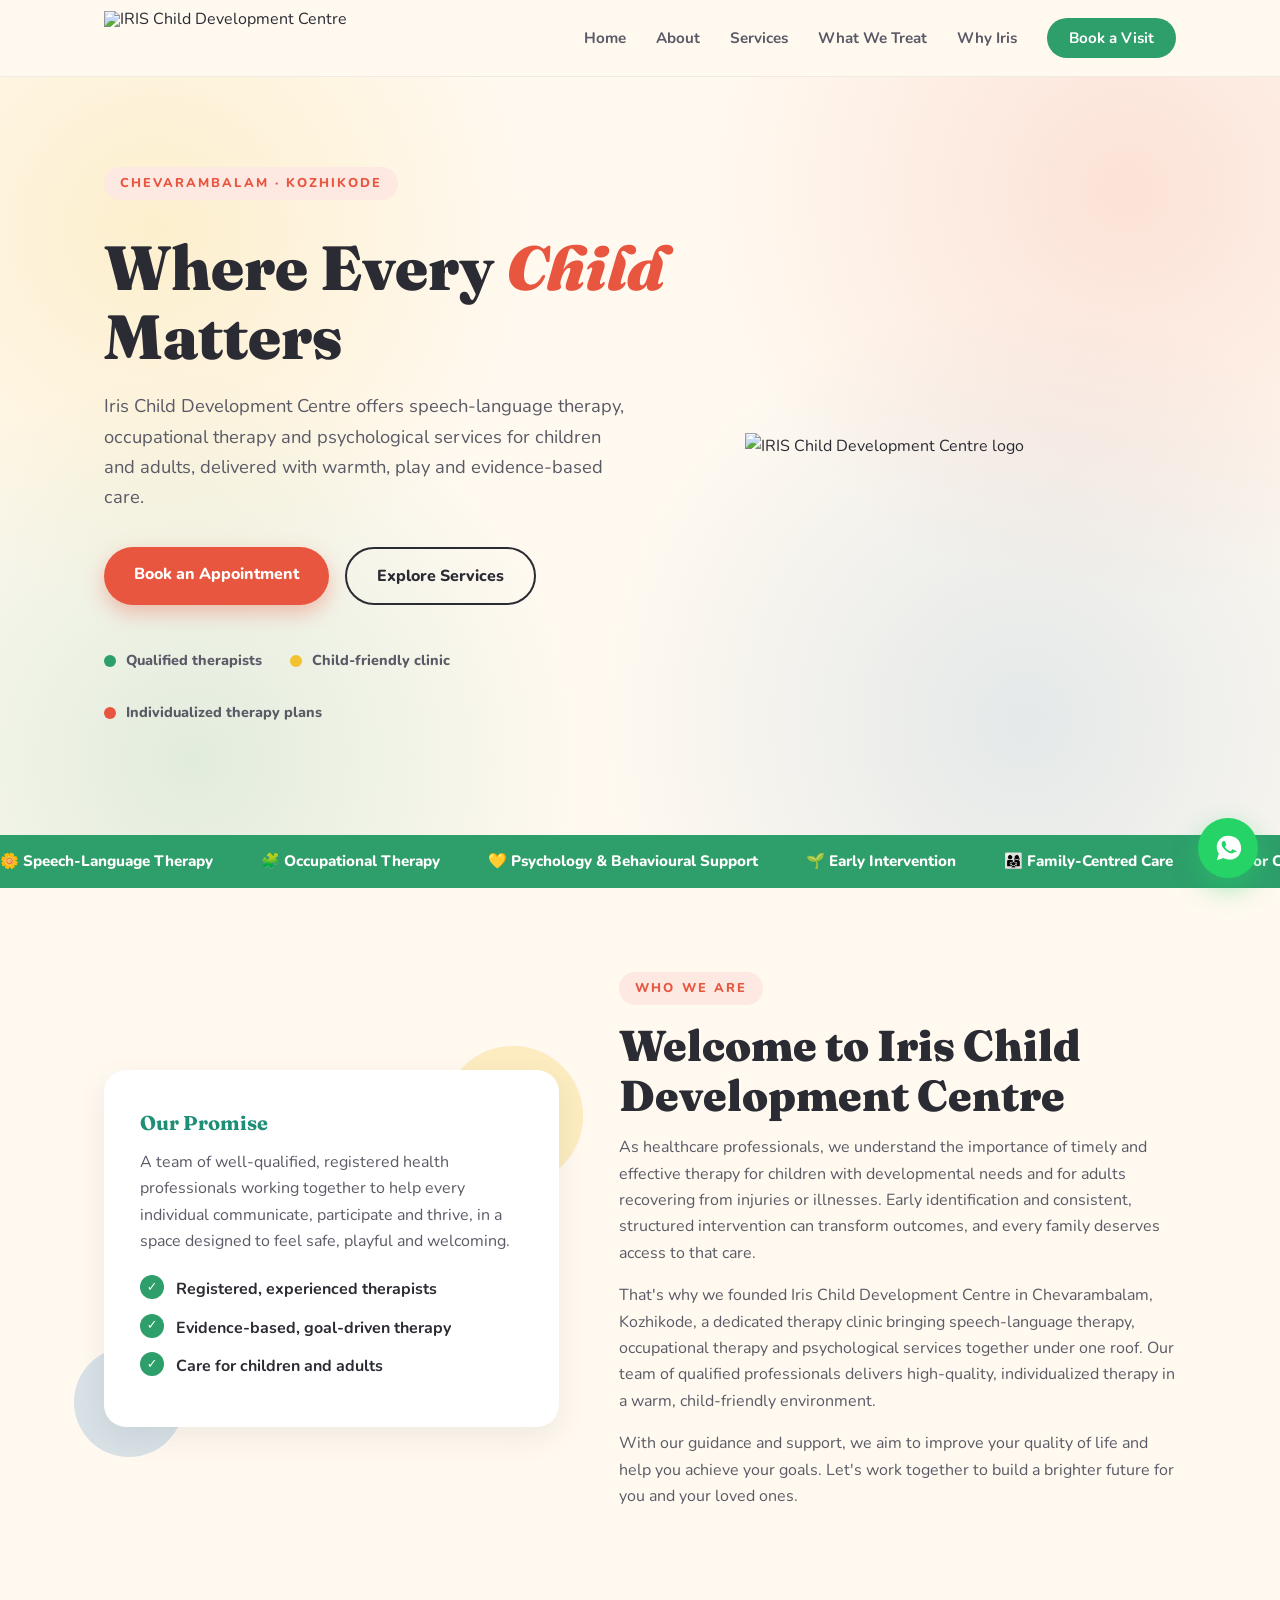
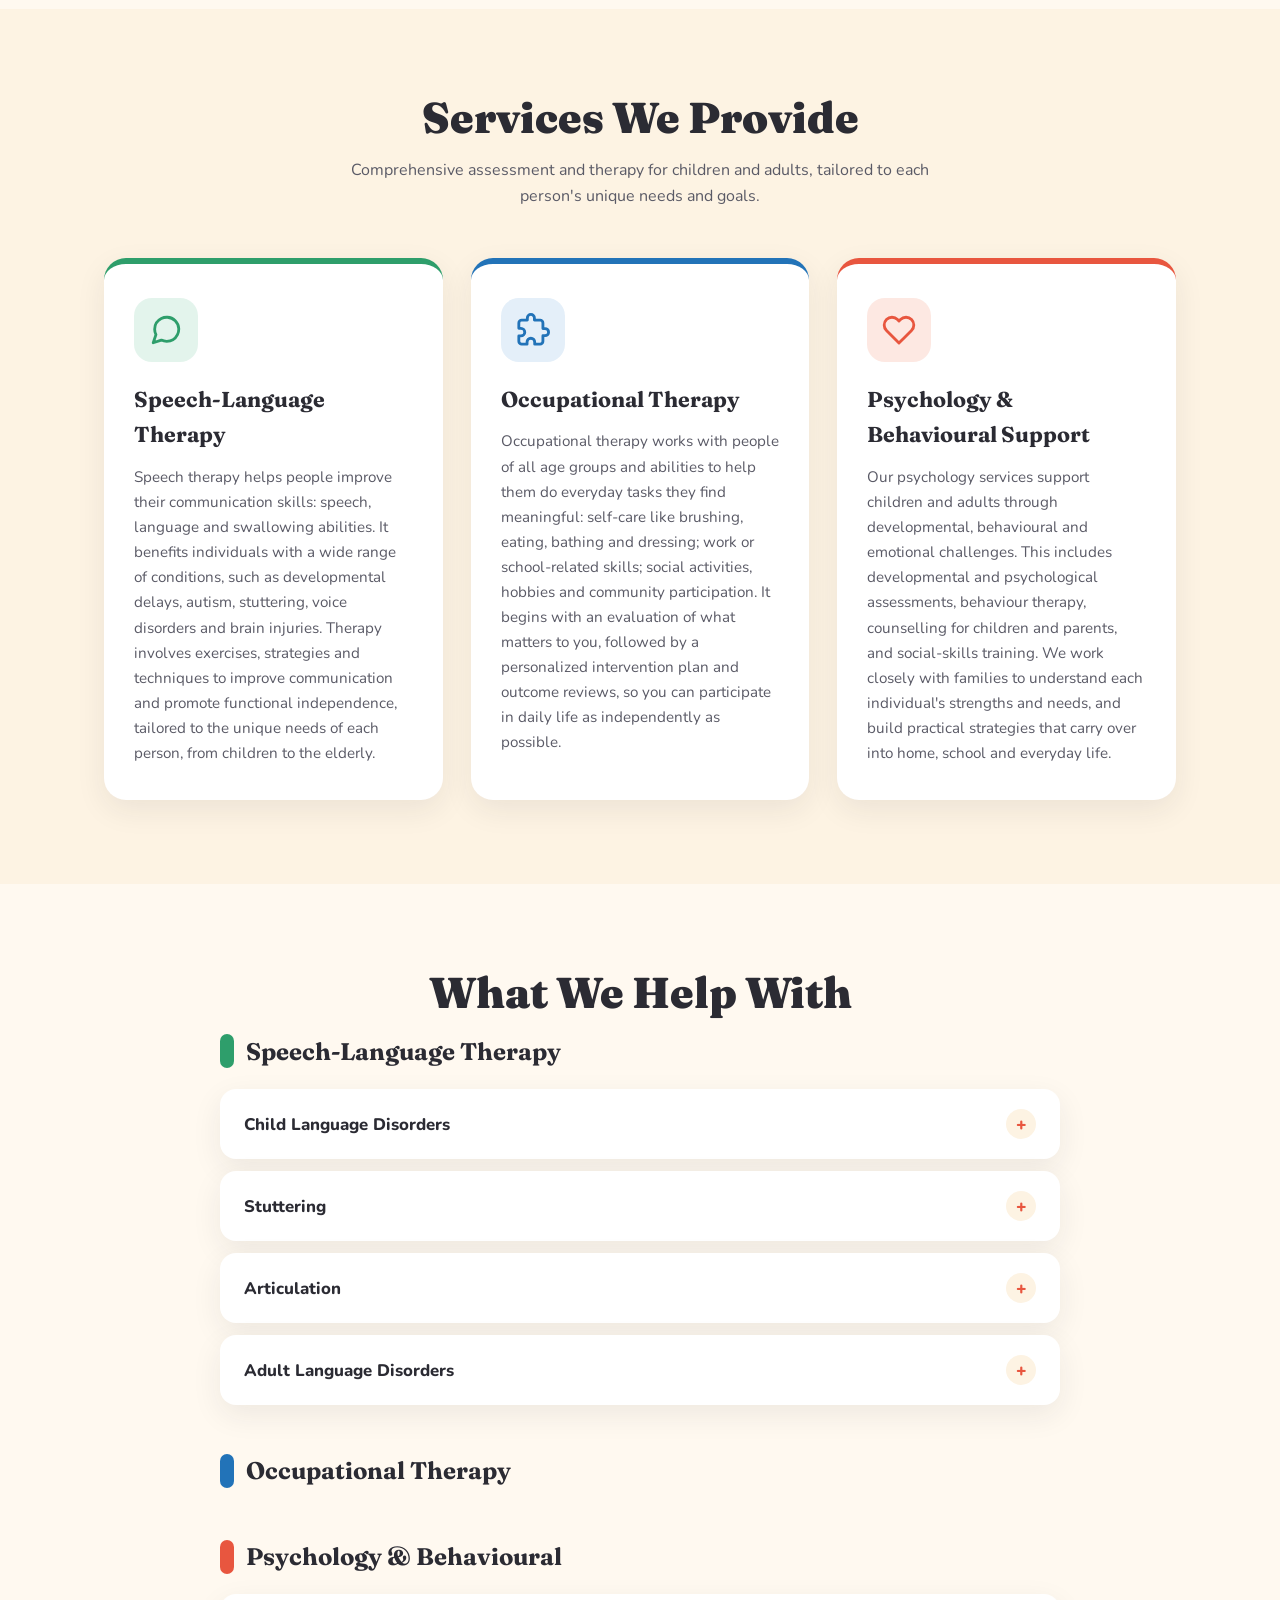
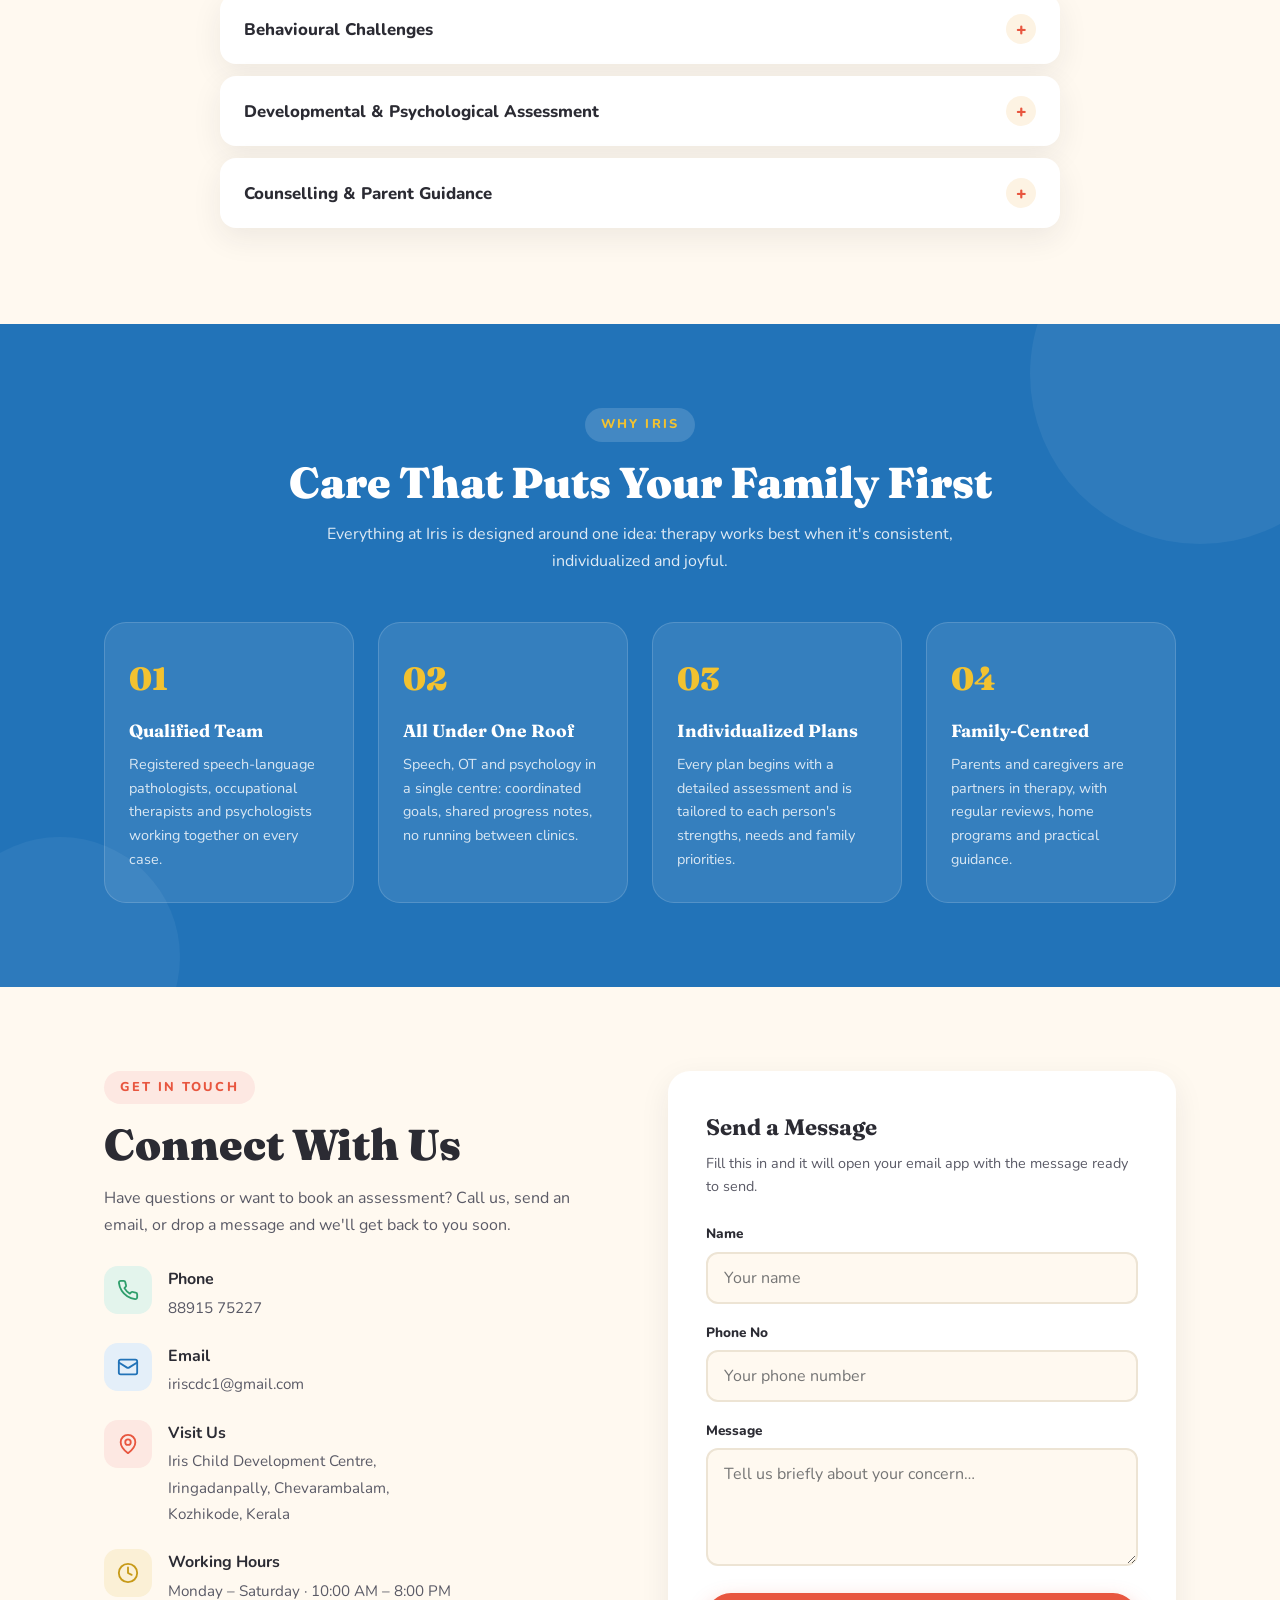
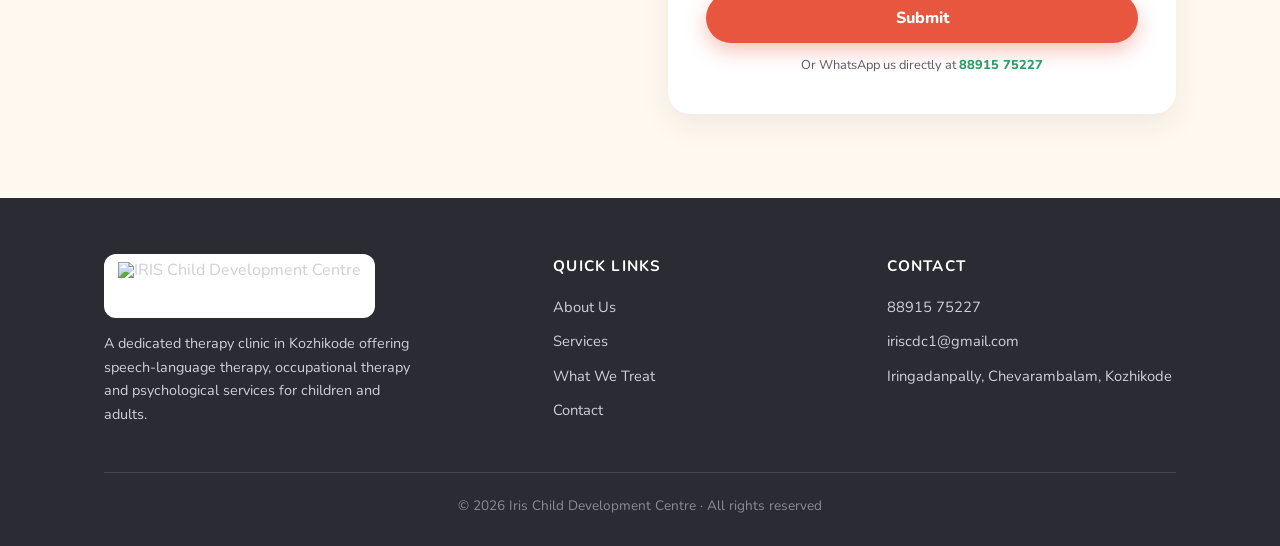
==== commit 64bf164b: "Update index.html" ====
--- a/index.html
+++ b/index.html
@@ -50,13 +50,9 @@
 /* ---------- header ---------- */
 header{position:sticky;top:0;z-index:100;background:rgba(255,249,240,.92);backdrop-filter:blur(10px);border-bottom:1px solid rgba(43,43,51,.07)}
 .nav{display:flex;align-items:center;justify-content:space-between;height:76px}
-.logo{display:flex;flex-direction:column;line-height:1}
-.logo .word{font-family:var(--serif);font-weight:900;font-size:2rem;letter-spacing:.04em}
-.logo .word .l1{color:var(--yellow)}
-.logo .word .l2{color:var(--green)}
-.logo .word .l3{color:var(--blue)}
-.logo .word .l4{color:var(--coral)}
-.logo .tag{font-size:.55rem;font-weight:800;letter-spacing:.22em;color:var(--coral);text-transform:uppercase;margin-top:3px}
+.logo{display:flex;align-items:center;line-height:1}
+.logo-img{height:54px;width:auto;display:block}
+.logo-img-footer{height:64px;background:#fff;border-radius:12px;padding:8px 14px}
 nav ul{display:flex;gap:30px;list-style:none;align-items:center}
 nav a{font-weight:700;font-size:.95rem;color:var(--ink-soft);position:relative}
 nav a:hover{color:var(--coral)}
@@ -81,7 +77,7 @@
 .hero p.lead{font-size:1.15rem;color:var(--ink-soft);max-width:520px;margin-bottom:34px}
 .hero-btns{display:flex;gap:16px;flex-wrap:wrap}
 .hero-art{position:relative;display:flex;justify-content:center}
-.hero-art svg{width:100%;max-width:430px;height:auto}
+.hero-logo{width:100%;max-width:430px;height:auto}
 .float{animation:float 5s ease-in-out infinite}
 .float.d1{animation-delay:1.2s}.float.d2{animation-delay:2.4s}
 @keyframes float{0%,100%{transform:translateY(0)}50%{transform:translateY(-12px)}}
@@ -122,6 +118,24 @@
 .svc h3{font-size:1.35rem;margin-bottom:12px}
 .svc p{color:var(--ink-soft);font-size:.95rem;flex:1}
 .svc-more{margin-top:18px;font-weight:800;font-size:.9rem;color:var(--coral)}
+
+/* ---------- WhatsApp widget ---------- */
+.wa-widget{position:fixed;right:22px;bottom:22px;z-index:200;display:flex;flex-direction:column;align-items:flex-end;gap:14px}
+.wa-fab{width:60px;height:60px;border-radius:50%;background:#25D366;border:none;cursor:pointer;display:flex;align-items:center;justify-content:center;box-shadow:0 10px 26px rgba(37,211,102,.45);transition:.25s}
+.wa-fab:hover{transform:scale(1.08)}
+.wa-panel{display:none;width:320px;max-width:calc(100vw - 44px);background:#fff;border-radius:18px;box-shadow:0 18px 50px rgba(43,43,51,.25);overflow:hidden}
+.wa-panel.open{display:block}
+.wa-head{background:#075E54;color:#fff;padding:14px 16px;display:flex;align-items:center;gap:12px}
+.wa-head .wa-avatar{width:40px;height:40px;border-radius:50%;background:#25D366;display:flex;align-items:center;justify-content:center;font-size:1.2rem}
+.wa-head strong{display:block;font-size:.95rem;line-height:1.2}
+.wa-head span{font-size:.72rem;opacity:.85}
+.wa-close{margin-left:auto;background:none;border:none;color:#fff;font-size:1.5rem;cursor:pointer;line-height:1}
+.wa-body{padding:16px;background:#ECE5DD}
+.wa-bubble{background:#fff;border-radius:0 14px 14px 14px;padding:12px 14px;font-size:.9rem;margin-bottom:12px;box-shadow:0 2px 6px rgba(0,0,0,.08)}
+.wa-body textarea{width:100%;border:none;border-radius:12px;padding:12px;font-family:var(--sans);font-size:.95rem;resize:none;margin-bottom:10px}
+.wa-body textarea:focus{outline:2px solid #25D366}
+.wa-send{width:100%;background:#25D366;color:#fff;box-shadow:none;padding:12px}
+.wa-send:hover{background:#1EBE5A}
 
 /* ---------- conditions accordions ---------- */
 .conditions .acc-group{max-width:840px;margin:0 auto 46px}
@@ -185,7 +199,7 @@
 @media(max-width:920px){
   .hero .wrap,.about .wrap,.contact .wrap{grid-template-columns:1fr}
   .hero-art{order:-1}
-  .hero-art svg{max-width:300px}
+  .hero-logo{max-width:300px}
   .svc-grid{grid-template-columns:1fr}
   .why-grid{grid-template-columns:repeat(2,1fr)}
   .f-grid{grid-template-columns:1fr 1fr}
@@ -205,8 +219,7 @@
 <header>
   <div class="wrap nav">
     <a href="#home" class="logo" aria-label="Iris Child Development Centre">
-      <span class="word"><span class="l1">I</span><span class="l2">R</span><span class="l3">I</span><span class="l4">S</span></span>
-      <span class="tag">Child Development Centre</span>
+      <img src="logo.png" alt="IRIS Child Development Centre" class="logo-img">
     </a>
     <nav>
       <ul id="menu">
@@ -227,7 +240,7 @@
   <div class="wrap">
     <div>
       <span class="eyebrow">Chevarambalam · Kozhikode</span>
-      <h1>Helping every child <span class="hl">bloom</span>, one milestone at a time.</h1>
+      <h1>Where Every <span class="hl">Child</span> Matters</h1>
       <p class="lead">Iris Child Development Centre offers speech-language therapy, occupational therapy and psychological services for children and adults, delivered with warmth, play and evidence-based care.</p>
       <div class="hero-btns">
         <a href="#contact" class="btn btn-coral">Book an Appointment</a>
@@ -236,64 +249,11 @@
       <div class="hero-badges">
         <div class="badge"><span class="dot" style="background:var(--green)"></span>Qualified therapists</div>
         <div class="badge"><span class="dot" style="background:var(--yellow)"></span>Child-friendly clinic</div>
-        <div class="badge"><span class="dot" style="background:var(--coral)"></span>Individualized plans</div>
-      </div>
-    </div>
-    <div class="hero-art" aria-hidden="true">
-      <svg viewBox="0 0 420 420" xmlns="http://www.w3.org/2000/svg">
-        <circle cx="210" cy="210" r="190" fill="#FDF3E3"/>
-        <circle cx="210" cy="210" r="190" fill="none" stroke="#F2C230" stroke-width="3" stroke-dasharray="4 14" stroke-linecap="round"/>
-        <!-- flower -->
-        <g class="float">
-          <g transform="translate(150,250)">
-            <path d="M0 60 Q-4 20 0 0" stroke="#2E9E6B" stroke-width="6" fill="none" stroke-linecap="round"/>
-            <path d="M0 40 Q-22 34 -28 16" stroke="#2E9E6B" stroke-width="5" fill="none" stroke-linecap="round"/>
-            <ellipse cx="-30" cy="12" rx="10" ry="6" fill="#2E9E6B" transform="rotate(-35 -30 12)"/>
-            <g transform="translate(0,-8)">
-              <circle cx="0" cy="-16" r="12" fill="#F2C230"/><circle cx="15" cy="-5" r="12" fill="#F2C230"/><circle cx="9" cy="12" r="12" fill="#F2C230"/><circle cx="-9" cy="12" r="12" fill="#F2C230"/><circle cx="-15" cy="-5" r="12" fill="#F2C230"/>
-              <circle cx="0" cy="0" r="10" fill="#E8563F"/>
-            </g>
-          </g>
-          <!-- heart flower -->
-          <g transform="translate(215,265)">
-            <path d="M0 45 Q2 18 0 0" stroke="#2E9E6B" stroke-width="6" fill="none" stroke-linecap="round"/>
-            <path d="M0 -2 C-16 -22 -44 -4 -22 14 L0 30 L22 14 C44 -4 16 -22 0 -2 Z" fill="#E8563F"/>
-          </g>
-        </g>
-        <!-- swing -->
-        <g class="float d1">
-          <line x1="285" y1="60" x2="265" y2="185" stroke="#2B2B33" stroke-width="4" stroke-linecap="round"/>
-          <line x1="345" y1="60" x2="330" y2="185" stroke="#2B2B33" stroke-width="4" stroke-linecap="round"/>
-          <rect x="252" y="182" width="92" height="12" rx="6" fill="#E8563F"/>
-          <!-- child -->
-          <circle cx="297" cy="132" r="22" fill="#F8B4A0"/>
-          <path d="M275 128 Q276 106 297 108 Q319 106 320 128 Q319 112 297 112 Q276 112 275 128Z" fill="#E8563F"/>
-          <circle cx="290" cy="132" r="2.6" fill="#2B2B33"/><circle cx="305" cy="132" r="2.6" fill="#2B2B33"/>
-          <path d="M291 141 Q297 146 304 141" stroke="#2B2B33" stroke-width="2.4" fill="none" stroke-linecap="round"/>
-          <rect x="281" y="152" width="33" height="34" rx="10" fill="#F2C230"/>
-          <path d="M283 160 Q268 150 262 132" stroke="#F8B4A0" stroke-width="9" fill="none" stroke-linecap="round"/>
-          <path d="M312 160 Q327 150 333 132" stroke="#F8B4A0" stroke-width="9" fill="none" stroke-linecap="round"/>
-          <path d="M288 186 L282 210" stroke="#2273B8" stroke-width="10" stroke-linecap="round"/>
-          <path d="M307 186 L313 210" stroke="#2273B8" stroke-width="10" stroke-linecap="round"/>
-        </g>
-        <!-- speech bubbles -->
-        <g class="float d2">
-          <g transform="translate(95,110)">
-            <rect x="0" y="0" width="86" height="52" rx="16" fill="#2273B8"/>
-            <path d="M22 50 L18 66 L38 50Z" fill="#2273B8"/>
-            <circle cx="26" cy="26" r="5" fill="#fff"/><circle cx="43" cy="26" r="5" fill="#fff" opacity=".75"/><circle cx="60" cy="26" r="5" fill="#fff" opacity=".5"/>
-          </g>
-          <g transform="translate(196,66)">
-            <rect x="0" y="0" width="64" height="42" rx="14" fill="#2E9E6B"/>
-            <path d="M40 40 L48 54 L26 40Z" fill="#2E9E6B"/>
-            <text x="32" y="28" text-anchor="middle" fill="#fff" font-family="Georgia" font-size="19" font-weight="bold">Aa</text>
-          </g>
-        </g>
-        <!-- puzzle + star -->
-        <circle cx="80" cy="300" r="9" fill="#F2C230"/>
-        <circle cx="352" cy="290" r="7" fill="#2E9E6B"/>
-        <path d="M330 330 l5 12 12 2 -9 9 2 13 -10 -6 -11 6 2 -13 -9 -9 12 -2z" fill="#F2C230"/>
-      </svg>
+        <div class="badge"><span class="dot" style="background:var(--coral)"></span>Individualized therapy plans</div>
+      </div>
+    </div>
+    <div class="hero-art">
+      <img src="logo.png" alt="IRIS Child Development Centre logo" class="hero-logo float">
     </div>
   </div>
 </section>
@@ -334,7 +294,6 @@
 <!-- SERVICES -->
 <section class="services" id="services">
   <div class="wrap center">
-    <span class="eyebrow">What We Do</span>
     <h2 class="sec-title">Services We Provide</h2>
     <p class="sec-sub">Comprehensive assessment and therapy for children and adults, tailored to each person's unique needs and goals.</p>
     <div class="svc-grid" style="text-align:left">
@@ -344,7 +303,6 @@
         </div>
         <h3>Speech-Language Therapy</h3>
         <p>Speech therapy helps people improve their communication skills: speech, language and swallowing abilities. It benefits individuals with a wide range of conditions, such as developmental delays, autism, stuttering, voice disorders and brain injuries. Therapy involves exercises, strategies and techniques to improve communication and promote functional independence, tailored to the unique needs of each person, from children to the elderly.</p>
-        <a class="svc-more" href="#conditions">See what we treat →</a>
       </div>
       <div class="svc c-blue reveal">
         <div class="svc-icon">
@@ -352,7 +310,6 @@
         </div>
         <h3>Occupational Therapy</h3>
         <p>Occupational therapy works with people of all age groups and abilities to help them do everyday tasks they find meaningful: self-care like brushing, eating, bathing and dressing; work or school-related skills; social activities, hobbies and community participation. It begins with an evaluation of what matters to you, followed by a personalized intervention plan and outcome reviews, so you can participate in daily life as independently as possible.</p>
-        <a class="svc-more" href="#conditions">See what we treat →</a>
       </div>
       <div class="svc c-coral reveal">
         <div class="svc-icon">
@@ -360,7 +317,6 @@
         </div>
         <h3>Psychology &amp; Behavioural Support</h3>
         <p>Our psychology services support children and adults through developmental, behavioural and emotional challenges. This includes developmental and psychological assessments, behaviour therapy, counselling for children and parents, and social-skills training. We work closely with families to understand each individual's strengths and needs, and build practical strategies that carry over into home, school and everyday life.</p>
-        <a class="svc-more" href="#contact">Talk to us →</a>
       </div>
     </div>
   </div>
@@ -370,49 +326,31 @@
 <section class="conditions" id="conditions">
   <div class="wrap">
     <div class="center">
-      <span class="eyebrow">Conditions</span>
       <h2 class="sec-title">What We Help With</h2>
-      <p class="sec-sub">Tap a condition to learn how therapy can help.</p>
     </div>
 
     <div class="acc-group reveal">
       <h3 class="group-title"><span class="pill" style="background:var(--green)"></span>Speech-Language Therapy</h3>
       <div class="acc">
-        <button class="acc-head">Autism Spectrum Disorder (ASD)<span class="plus">+</span></button>
-        <div class="acc-body"><p>Autism Spectrum Disorder (ASD) is a neurodevelopmental disorder caused by differences in the brain. Children with ASD often have problems with social communication and interaction, and restricted or repetitive behaviors or interests. Speech therapy for ASD addresses language and communication challenges, helping improve verbal, nonverbal and social communication.</p></div>
-      </div>
-      <div class="acc">
-        <button class="acc-head">Language Disorder<span class="plus">+</span></button>
-        <div class="acc-body"><p>Language Disorder is an impairment in the processing of linguistic information that affects an individual's ability to receive and/or express language. It involves persistent difficulties in the comprehension or production of spoken, written, sign language or other forms of language. Therapy starts by identifying your child's areas of strength and weakness, then follows a tailored treatment plan to help your child master language skills and communicate more effectively.</p></div>
-      </div>
-      <div class="acc">
-        <button class="acc-head">Dysarthria<span class="plus">+</span></button>
-        <div class="acc-body"><p>Dysarthria is a motor speech disorder that results from loss of strength, slowness, or coordination of the muscles that control speech, causing difficulty understanding speech, ranging from mild slurring to completely unintelligible speech. Therapy goals include adjusting speech rate, strengthening muscles, improving breath support and articulation, and helping family members communicate with you.</p></div>
-      </div>
-      <div class="acc">
-        <button class="acc-head">Aphasia<span class="plus">+</span></button>
-        <div class="acc-body"><p>Aphasia is a disorder that results from damage to areas of the brain responsible for language. It can occur suddenly following a stroke or head injury, or slowly as a result of a tumor or progressive neurological conditions. Speech therapists help with language therapy, teach non-verbal communication skills, and help family members adapt to new forms of communication.</p></div>
+        <button class="acc-head">Child Language Disorders<span class="plus">+</span></button>
+        <div class="acc-body"><p>Child language disorders affect how a child understands language and expresses themselves — vocabulary, sentence building, following instructions and holding conversations. They can appear as delayed first words, difficulty combining words, or trouble understanding what is said. Therapy begins with a detailed assessment of your child's strengths and needs, followed by a play-based, individualized plan that builds comprehension and expression step by step, with parents involved at every stage.</p></div>
+      </div>
+      <div class="acc">
+        <button class="acc-head">Stuttering<span class="plus">+</span></button>
+        <div class="acc-body"><p>Stuttering is a fluency disorder in which the flow of speech is interrupted by repetitions of sounds or words, prolongations, or blocks where no sound comes out. It often begins in early childhood and can affect confidence in speaking situations. Therapy teaches fluency-shaping and stuttering-modification techniques, builds speaking confidence, and guides parents on how to support smooth, relaxed communication at home and school.</p></div>
+      </div>
+      <div class="acc">
+        <button class="acc-head">Articulation<span class="plus">+</span></button>
+        <div class="acc-body"><p>Articulation difficulties make speech sounds unclear — sounds may be substituted, left out or distorted (for example "wabbit" for "rabbit"), making the child hard to understand. Therapy identifies the specific sound errors, then works through structured, engaging practice from single sounds up to words, sentences and everyday conversation, so speech becomes clearer and easier for everyone to understand.</p></div>
+      </div>
+      <div class="acc">
+        <button class="acc-head">Adult Language Disorders<span class="plus">+</span></button>
+        <div class="acc-body"><p>Adult language disorders such as aphasia and dysarthria usually follow a stroke, head injury or neurological condition. Aphasia affects the ability to understand and express language — speaking, comprehension, reading and writing — while dysarthria is a motor speech disorder in which weak or poorly coordinated speech muscles cause slurred or unclear speech. Therapy focuses on regaining language and speech clarity, teaching alternative communication strategies, and helping family members communicate effectively.</p></div>
       </div>
     </div>
 
     <div class="acc-group reveal">
       <h3 class="group-title"><span class="pill" style="background:var(--blue)"></span>Occupational Therapy</h3>
-      <div class="acc">
-        <button class="acc-head">Autism<span class="plus">+</span></button>
-        <div class="acc-body"><p>Autism, or autism spectrum disorder (ASD), refers to a broad range of conditions characterized by challenges with social skills, repetitive behaviors, speech and nonverbal communication. For children with autism, occupational therapists often focus on fine motor skills, play skills, learning strategies, social skills and self-care. OT strategies can also help manage sensory issues.</p></div>
-      </div>
-      <div class="acc">
-        <button class="acc-head">Stroke<span class="plus">+</span></button>
-        <div class="acc-body"><p>Stroke is a medical condition in which there is damage to the brain caused by an interruption in its blood supply. After a stroke, occupational therapy can help you return to work, be independent at home, and enjoy leisure activities and hobbies. It also helps in learning strategies to manage the cognitive, perceptual and behavioral changes associated with stroke, and your therapist can fabricate splints and advise on equipment and modifications to keep you safe and independent.</p></div>
-      </div>
-      <div class="acc">
-        <button class="acc-head">Hand Injuries<span class="plus">+</span></button>
-        <div class="acc-body"><p>Hand injuries involve injuries to the bone or soft tissue below the wrist joint: skin, tendon, nerve, vessel, bone or a combination. Occupational therapy helps recovery after surgery, including scar management, reducing pain, regaining movement, strengthening hand function, and custom splinting to facilitate healing and prevent stiffness.</p></div>
-      </div>
-      <div class="acc">
-        <button class="acc-head">Traumatic Brain Injury (TBI)<span class="plus">+</span></button>
-        <div class="acc-body"><p>Traumatic brain injury happens when a sudden, external physical assault damages the brain, often from a severe sports injury or car accident. A TBI can affect memory, emotional regulation, movement and sensory processing. An occupational therapist creates a personalized rehabilitation regimen to help regain or compensate for these skills, with the primary goal of restoring functional, independent living.</p></div>
-      </div>
     </div>
 
     <div class="acc-group reveal" style="margin-bottom:0">
@@ -457,11 +395,11 @@
       <p>Have questions or want to book an assessment? Call us, send an email, or drop a message and we'll get back to you soon.</p>
       <div class="c-item">
         <div class="ic" style="background:#E3F4EC"><svg width="22" height="22" viewBox="0 0 24 24" fill="none" stroke="#2E9E6B" stroke-width="2" stroke-linecap="round" stroke-linejoin="round"><path d="M22 16.92v3a2 2 0 0 1-2.18 2 19.79 19.79 0 0 1-8.63-3.07 19.5 19.5 0 0 1-6-6 19.79 19.79 0 0 1-3.07-8.67A2 2 0 0 1 4.11 2h3a2 2 0 0 1 2 1.72c.127.96.361 1.903.7 2.81a2 2 0 0 1-.45 2.11L8.09 9.91a16 16 0 0 0 6 6l1.27-1.27a2 2 0 0 1 2.11-.45c.907.339 1.85.573 2.81.7A2 2 0 0 1 22 16.92z"/></svg></div>
-        <div><h4>Phone</h4><a href="tel:+918891575227">88915 75227</a> · <a href="tel:+919961132071">99611 32071</a></div>
+        <div><h4>Phone</h4><a href="tel:+918891575227">88915 75227</a></div>
       </div>
       <div class="c-item">
         <div class="ic" style="background:#E4EFF9"><svg width="22" height="22" viewBox="0 0 24 24" fill="none" stroke="#2273B8" stroke-width="2" stroke-linecap="round" stroke-linejoin="round"><rect x="2" y="4" width="20" height="16" rx="2"/><path d="m22 7-8.97 5.7a1.94 1.94 0 0 1-2.06 0L2 7"/></svg></div>
-        <div><h4>Email</h4><a href="mailto:inhomerehab01@gmail.com">inhomerehab01@gmail.com</a></div>
+        <div><h4>Email</h4><a href="mailto:iriscdc1@gmail.com">iriscdc1@gmail.com</a></div>
       </div>
       <div class="c-item">
         <div class="ic" style="background:#FDE8E2"><svg width="22" height="22" viewBox="0 0 24 24" fill="none" stroke="#E8563F" stroke-width="2" stroke-linecap="round" stroke-linejoin="round"><path d="M20 10c0 6-8 12-8 12s-8-6-8-12a8 8 0 0 1 16 0z"/><circle cx="12" cy="10" r="3"/></svg></div>
@@ -469,7 +407,7 @@
       </div>
       <div class="c-item">
         <div class="ic" style="background:#FBF0D6"><svg width="22" height="22" viewBox="0 0 24 24" fill="none" stroke="#C79A18" stroke-width="2" stroke-linecap="round" stroke-linejoin="round"><circle cx="12" cy="12" r="10"/><polyline points="12 6 12 12 16 14"/></svg></div>
-        <div><h4>Working Hours</h4><span class="val">Monday – Saturday · 9:00 AM – 6:00 PM</span></div>
+        <div><h4>Working Hours</h4><span class="val">Monday – Saturday · 10:00 AM – 8:00 PM</span></div>
       </div>
     </div>
     <div class="form-card reveal">
@@ -491,8 +429,7 @@
     <div class="f-grid">
       <div>
         <a href="#home" class="logo">
-          <span class="word"><span class="l1">I</span><span class="l2">R</span><span class="l3">I</span><span class="l4">S</span></span>
-          <span class="tag">Child Development Centre</span>
+          <img src="logo.png" alt="IRIS Child Development Centre" class="logo-img logo-img-footer">
         </a>
         <p>A dedicated therapy clinic in Kozhikode offering speech-language therapy, occupational therapy and psychological services for children and adults.</p>
       </div>
@@ -509,8 +446,7 @@
         <h4>Contact</h4>
         <ul>
           <li><a href="tel:+918891575227">88915 75227</a></li>
-          <li><a href="tel:+919961132071">99611 32071</a></li>
-          <li><a href="mailto:inhomerehab01@gmail.com">inhomerehab01@gmail.com</a></li>
+          <li><a href="mailto:iriscdc1@gmail.com">iriscdc1@gmail.com</a></li>
           <li>Iringadanpally, Chevarambalam, Kozhikode</li>
         </ul>
       </div>
@@ -518,6 +454,28 @@
     <div class="f-bottom">© 2026 Iris Child Development Centre · All rights reserved</div>
   </div>
 </footer>
+
+<!-- WhatsApp chat widget -->
+<div class="wa-widget">
+  <div class="wa-panel" id="waPanel" role="dialog" aria-label="Chat with us on WhatsApp">
+    <div class="wa-head">
+      <div class="wa-avatar">💬</div>
+      <div>
+        <strong>Iris Child Development Centre</strong>
+        <span>Typically replies during working hours</span>
+      </div>
+      <button class="wa-close" id="waClose" aria-label="Close chat">×</button>
+    </div>
+    <div class="wa-body">
+      <div class="wa-bubble">Hi! 👋 How can we help you? Type your message below and it will reach us directly on WhatsApp.</div>
+      <textarea id="waMsg" rows="3" placeholder="Type your message…"></textarea>
+      <button class="btn wa-send" id="waSend">Send on WhatsApp</button>
+    </div>
+  </div>
+  <button class="wa-fab" id="waFab" aria-label="Chat on WhatsApp">
+    <svg viewBox="0 0 32 32" width="30" height="30" fill="#fff"><path d="M16 3C9.4 3 4 8.3 4 14.9c0 2.6.8 5 2.3 7L4 29l7.3-2.3c1.9 1 4 1.6 6.2 1.6h.5c6.6 0 12-5.3 12-11.9C30 8.3 24.6 3 16 3h0zm7 16.9c-.3.8-1.5 1.5-2.4 1.7-.6.1-1.4.2-4.1-.9-3.5-1.4-5.7-4.9-5.9-5.2-.2-.2-1.4-1.9-1.4-3.6 0-1.7.9-2.5 1.2-2.9.3-.3.7-.4 1-.4h.7c.2 0 .5-.1.8.6.3.8 1.1 2.6 1.2 2.8.1.2.2.4 0 .7-.1.2-.2.4-.4.6l-.6.7c-.2.2-.4.4-.2.8.2.4 1 1.7 2.2 2.7 1.5 1.3 2.8 1.7 3.2 1.9.4.2.6.2.9-.1.2-.3 1-1.2 1.3-1.6.3-.4.5-.3.9-.2.4.1 2.4 1.1 2.8 1.3.4.2.7.3.8.5.1.2.1 1-.2 1.6z"/></svg>
+  </button>
+</div>
 
 <script>
 // mobile menu
@@ -546,12 +504,22 @@
   document.querySelectorAll('.reveal').forEach(el=>el.classList.add('show'));
 }
 
+// WhatsApp widget
+const waFab=document.getElementById('waFab'),waPanel=document.getElementById('waPanel'),waClose=document.getElementById('waClose'),waSend=document.getElementById('waSend'),waMsg=document.getElementById('waMsg');
+waFab.addEventListener('click',()=>waPanel.classList.toggle('open'));
+waClose.addEventListener('click',()=>waPanel.classList.remove('open'));
+waSend.addEventListener('click',()=>{
+  const t=waMsg.value.trim();
+  window.open('https://wa.me/918891575227'+(t?'?text='+encodeURIComponent(t):''),'_blank');
+});
+
 // contact form -> mailto
 document.getElementById('cform').addEventListener('submit',e=>{
   e.preventDefault();
   const n=document.getElementById('fname').value,p=document.getElementById('fphone').value,m=document.getElementById('fmsg').value;
-  location.href='mailto:inhomerehab01@gmail.com?subject='+encodeURIComponent('Website enquiry from '+n)+'&body='+encodeURIComponent('Name: '+n+'\nPhone: '+p+'\n\n'+m);
+  location.href='mailto:iriscdc1@gmail.com?subject='+encodeURIComponent('Website enquiry from '+n)+'&body='+encodeURIComponent('Name: '+n+'\nPhone: '+p+'\n\n'+m);
 });
 </script>
 </body>
 </html>
+
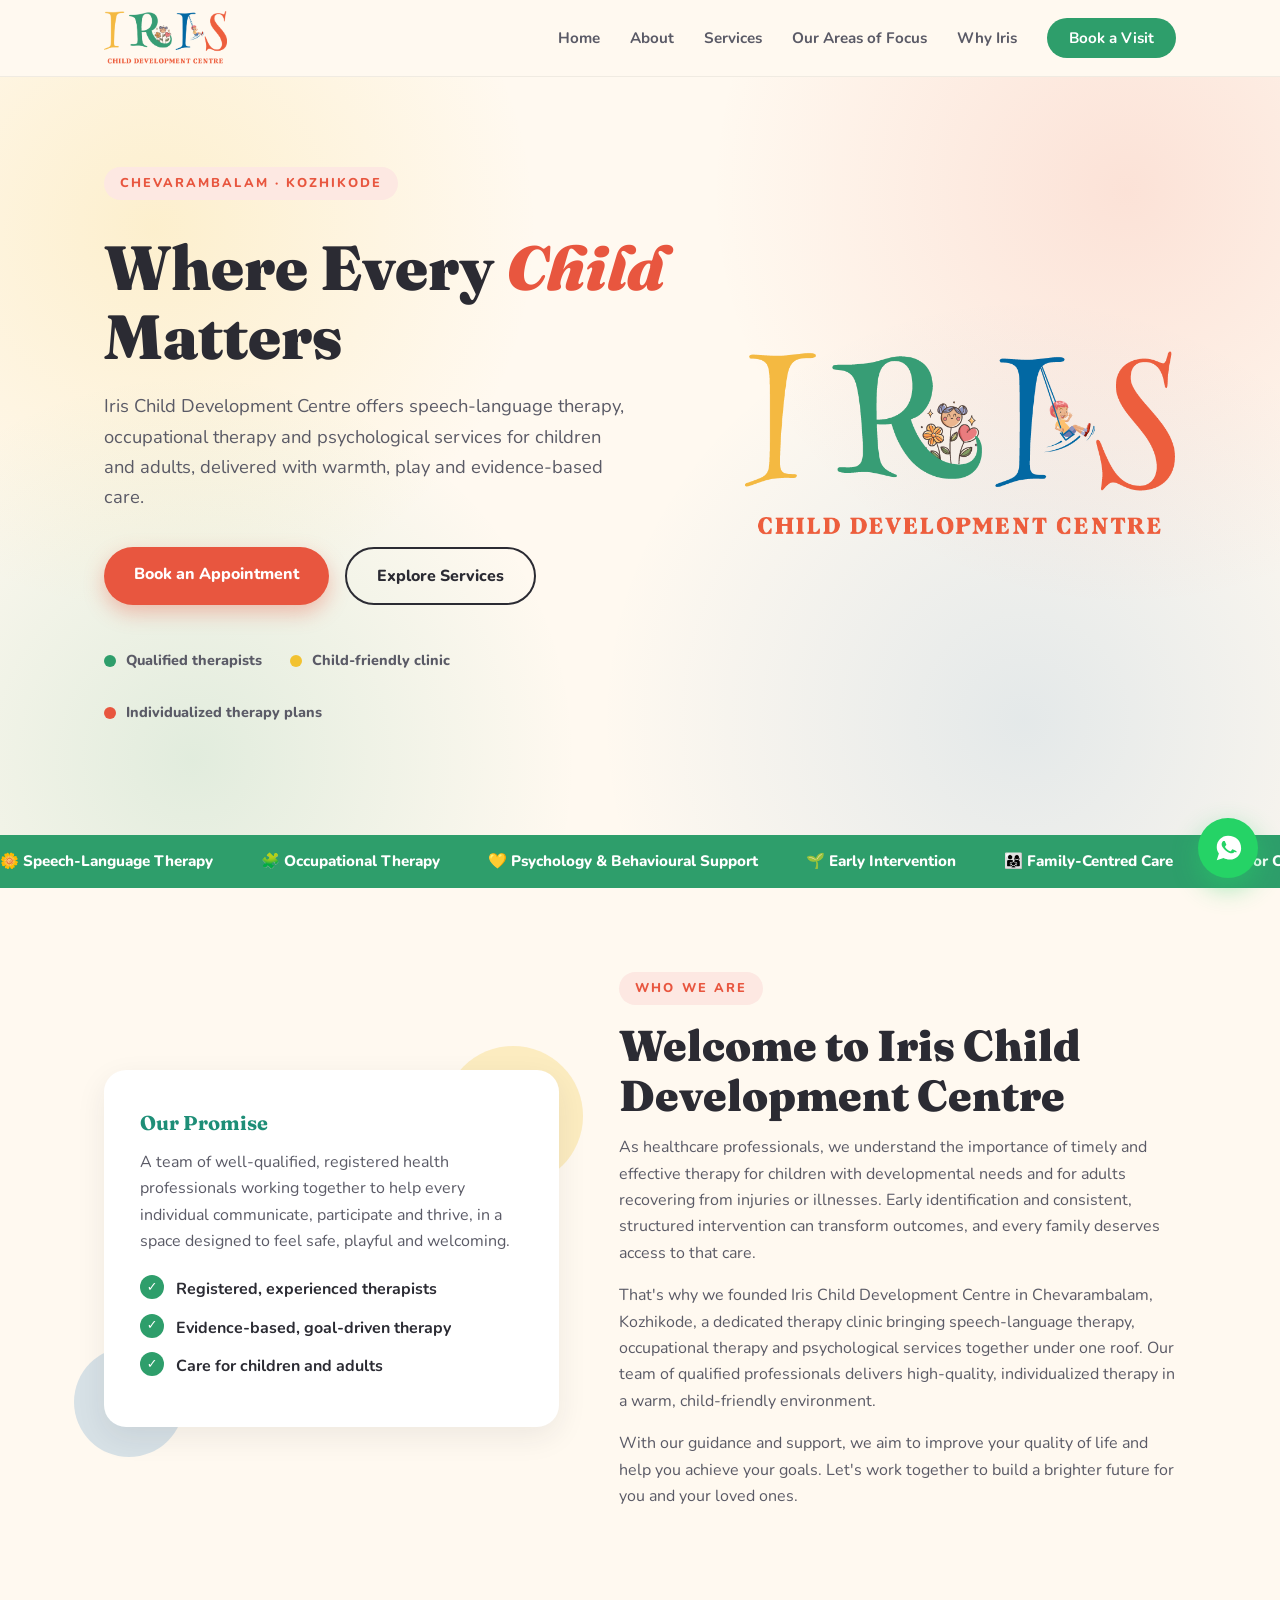
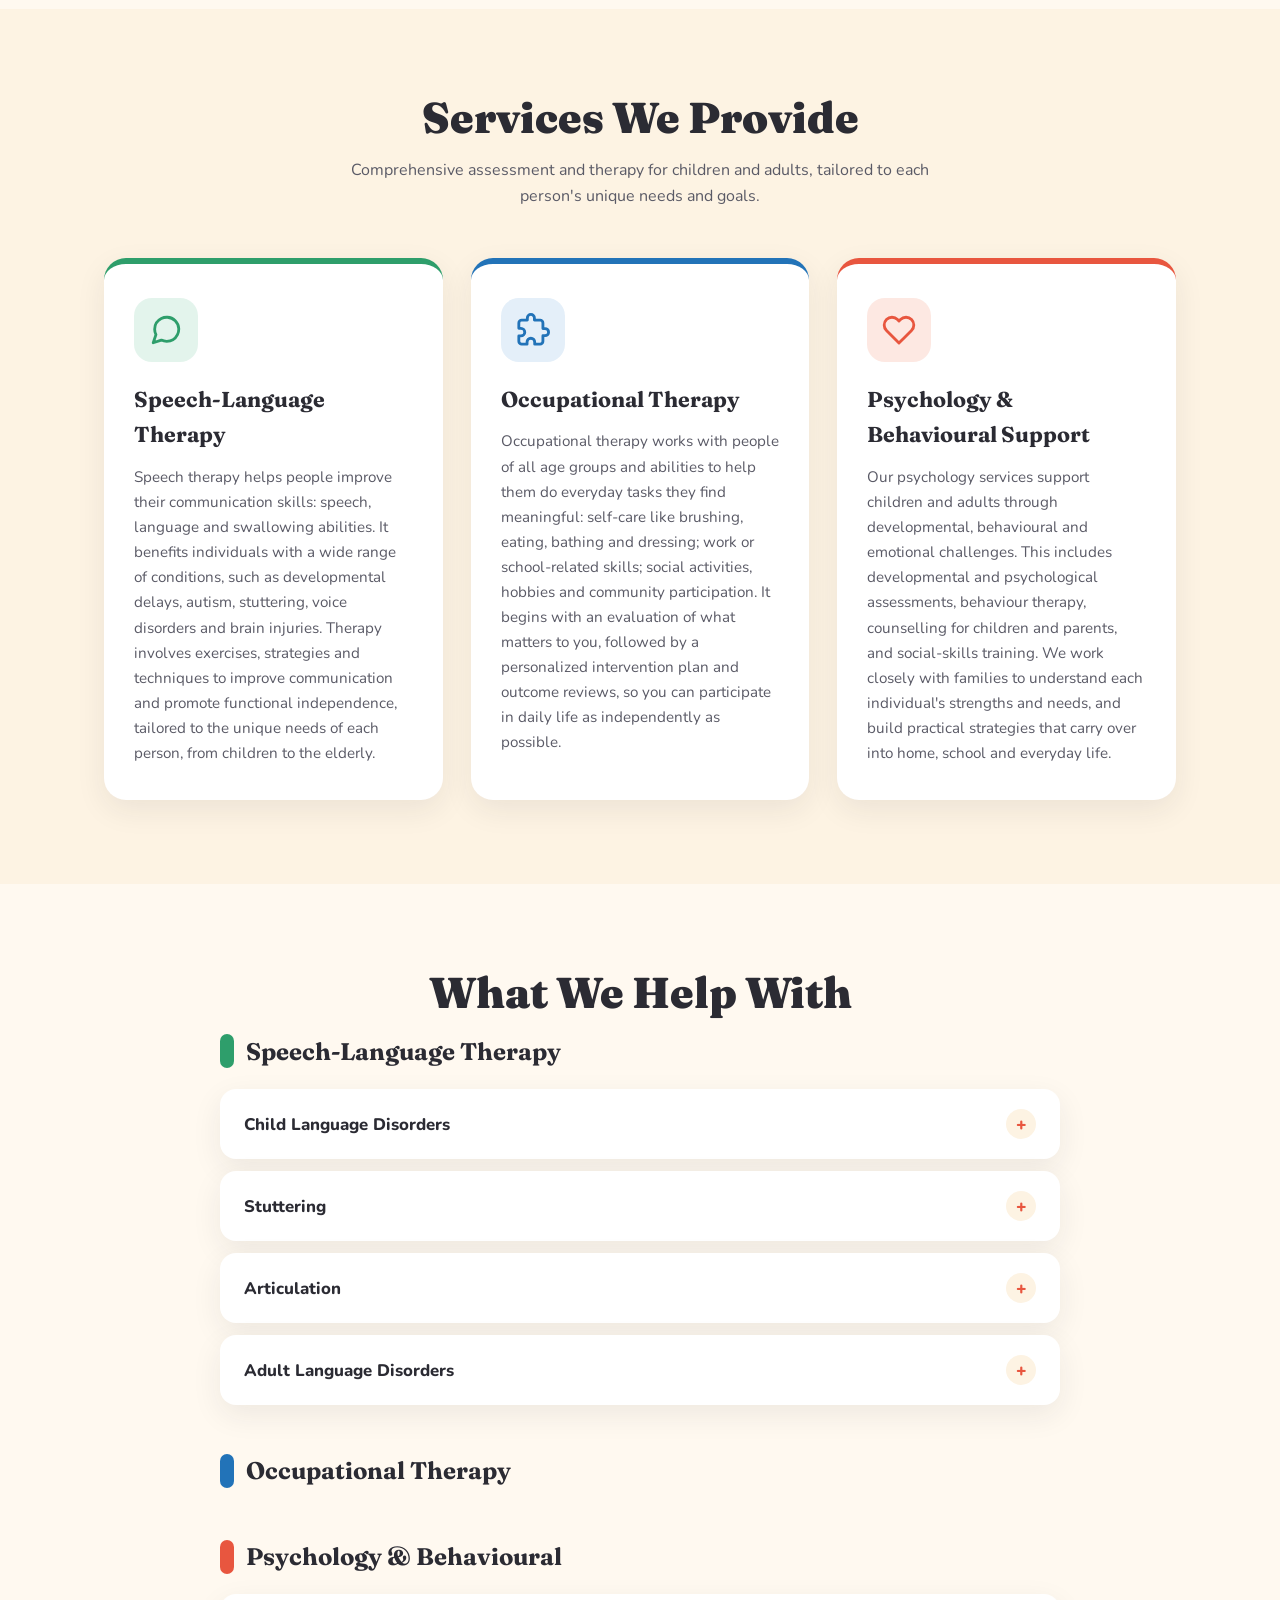
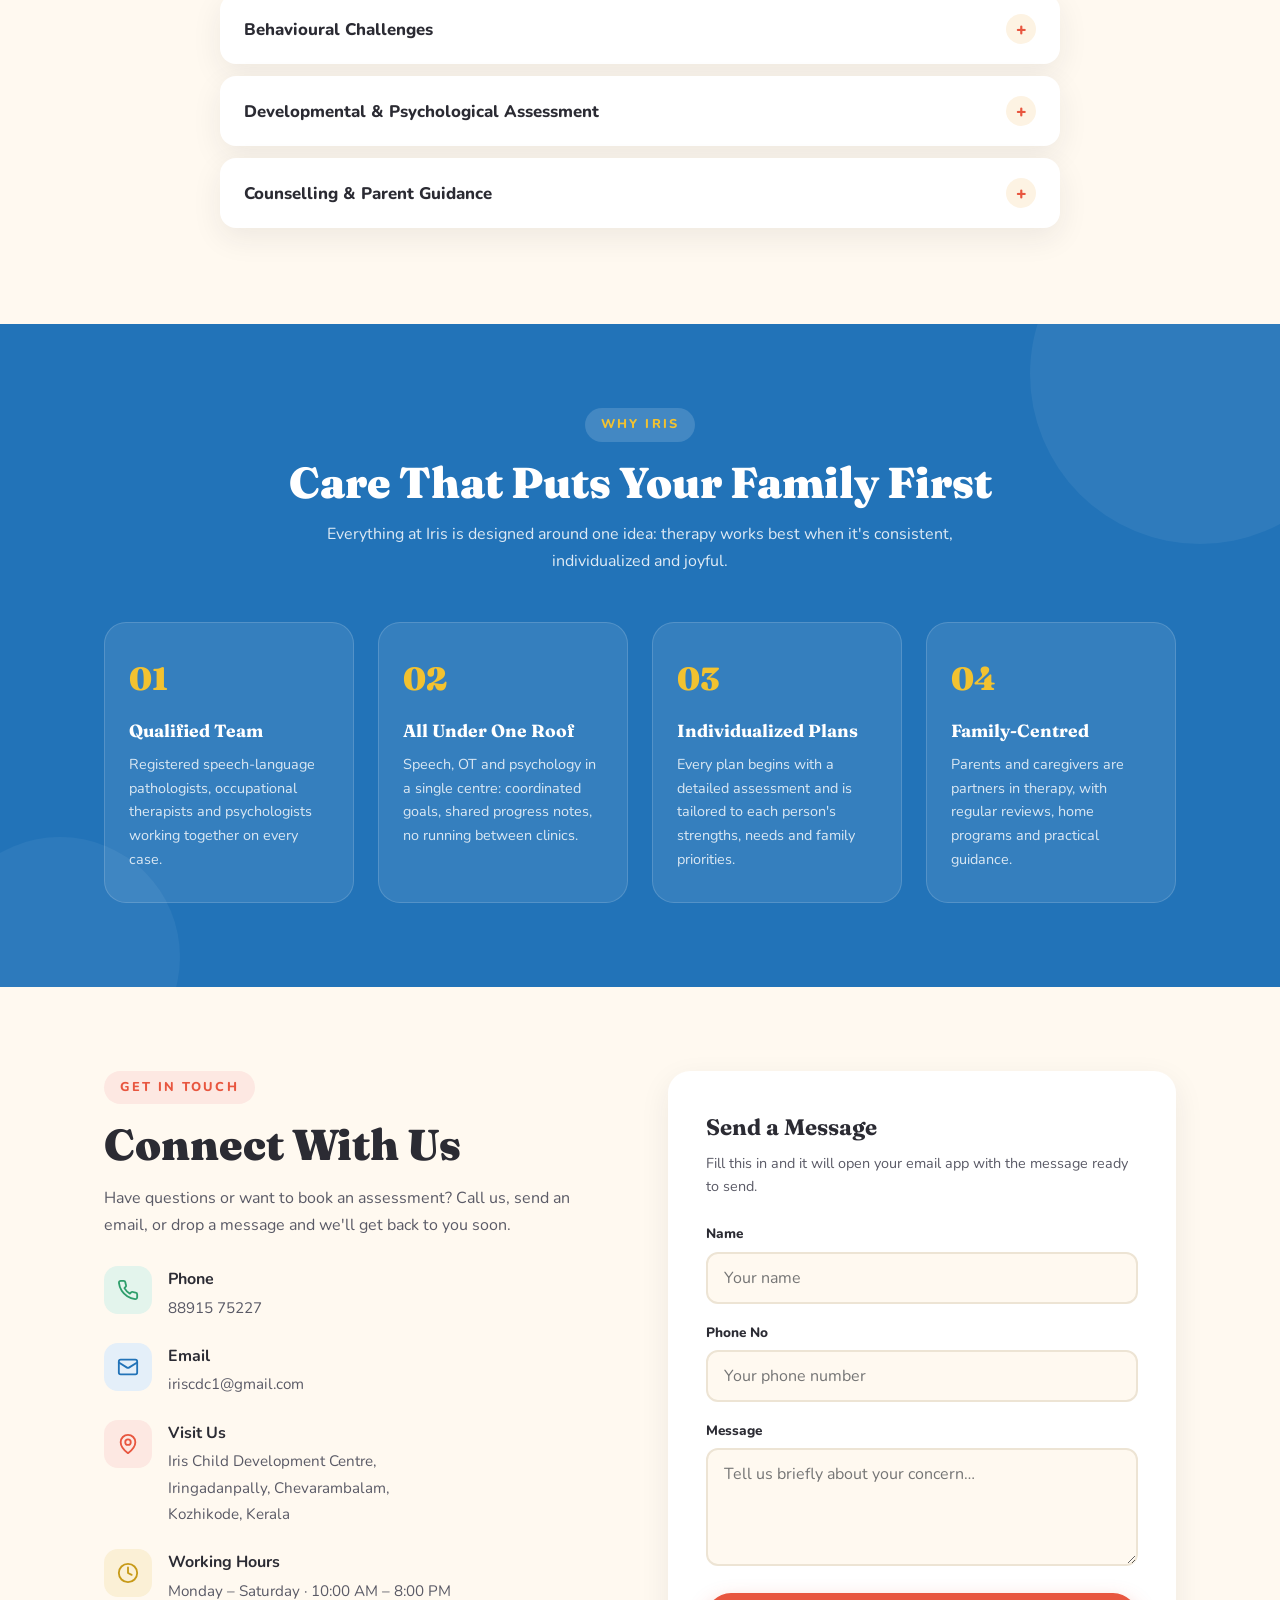
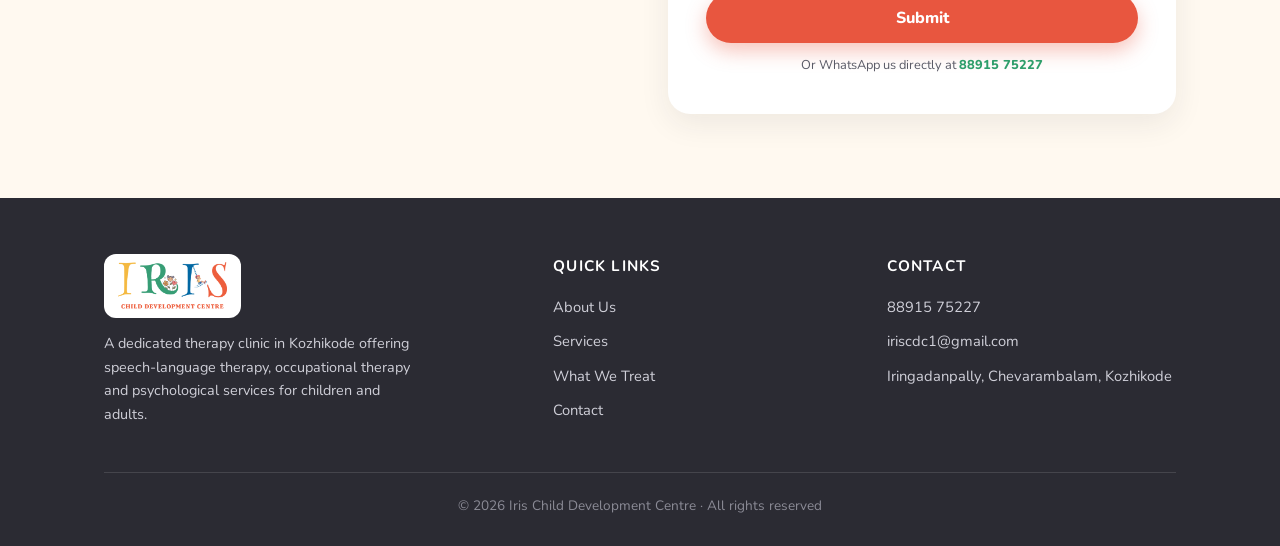
==== commit f4a9521a: "ader nav What We Treat to Our Areas of Focus" ====
--- a/index.html
+++ b/index.html
@@ -226,7 +226,7 @@
         <li><a href="#home">Home</a></li>
         <li><a href="#about">About</a></li>
         <li><a href="#services">Services</a></li>
-        <li><a href="#conditions">What We Treat</a></li>
+        <li><a href="#conditions">Our Areas of Focus</a></li>
         <li><a href="#why">Why Iris</a></li>
         <li><a href="#contact" class="nav-cta">Book a Visit</a></li>
       </ul>
